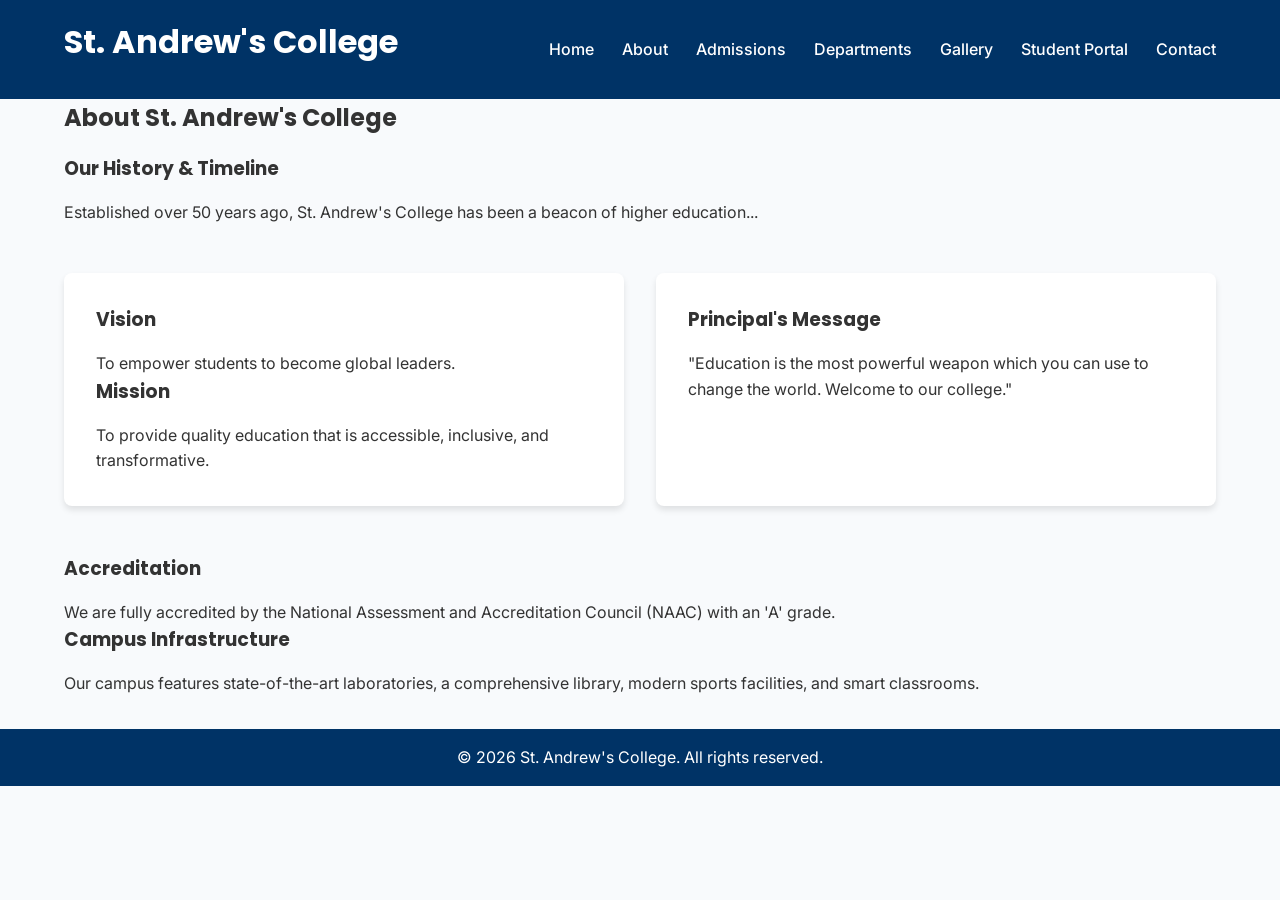
==== about.html @ c209819b "Commit 2: Build about, admissions and departments pages" ====
<!DOCTYPE html>
<html lang="en">
<head>
    <meta charset="UTF-8">
    <meta name="viewport" content="width=device-width, initial-scale=1.0">
    <title>St. Andrew's College | About</title>
    <link rel="stylesheet" href="css/style.css">
    <link href="https://fonts.googleapis.com/css2?family=Poppins:wght@400;600;700&family=Inter:wght@400;500&display=swap" rel="stylesheet">
</head>
<body>
    <header class="navbar">
        <div class="container">
            <h1 class="logo">St. Andrew's College</h1>
            <nav class="nav-links">
                <a href="index.html">Home</a>
                <a href="about.html">About</a>
                <a href="admissions.html">Admissions</a>
                <a href="departments.html">Departments</a>
                <a href="gallery.html">Gallery</a>
                <a href="student-portal.html">Student Portal</a>
                <a href="contact.html">Contact</a>
            </nav>
            <button class="hamburger" aria-label="Menu">☰</button>
        </div>
    </header>

    <main class="container page-content">
        <h2 class="page-title">About St. Andrew's College</h2>
        
        <section class="about-section">
            <h3>Our History & Timeline</h3>
            <p>Established over 50 years ago, St. Andrew's College has been a beacon of higher education...</p>
        </section>

        <section class="about-section split-layout">
            <div class="vision-mission">
                <h3>Vision</h3>
                <p>To empower students to become global leaders.</p>
                
                <h3>Mission</h3>
                <p>To provide quality education that is accessible, inclusive, and transformative.</p>
            </div>
            <div class="principal-message">
                <h3>Principal's Message</h3>
                <p>"Education is the most powerful weapon which you can use to change the world. Welcome to our college."</p>
            </div>
        </section>

        <section class="about-section">
            <h3>Accreditation</h3>
            <p>We are fully accredited by the National Assessment and Accreditation Council (NAAC) with an 'A' grade.</p>
            
            <h3>Campus Infrastructure</h3>
            <p>Our campus features state-of-the-art laboratories, a comprehensive library, modern sports facilities, and smart classrooms.</p>
        </section>
    </main>

    <footer class="footer">
        <div class="container">
            <p>&copy; 2026 St. Andrew's College. All rights reserved.</p>
        </div>
    </footer>
    <script src="js/script.js"></script>
</body>
</html>
---- css/style.css ----
:root {
    --primary: #003366;
    --accent: #FDB913;
    --bg-color: #F8FAFC;
    --card-bg: #FFFFFF;
    --text-main: #333333;
    --font-heading: 'Poppins', sans-serif;
    --font-body: 'Inter', sans-serif;
}

body.dark-mode {
    --bg-color: #111827;
    --card-bg: #1F2937;
    --text-main: #F9FAFB;
}

* {
    margin: 0;
    padding: 0;
    box-sizing: border-box;
}

body {
    font-family: var(--font-body);
    background-color: var(--bg-color);
    color: var(--text-main);
    line-height: 1.6;
}

h1, h2, h3, h4, h5, h6 {
    font-family: var(--font-heading);
    margin-bottom: 1rem;
}

.container {
    width: 90%;
    max-width: 1200px;
    margin: 0 auto;
}

.navbar {
    background-color: var(--primary);
    color: white;
    padding: 1rem 0;
    position: sticky;
    top: 0;
    z-index: 1000;
}

.navbar .container {
    display: flex;
    justify-content: space-between;
    align-items: center;
}

.nav-links a {
    color: white;
    text-decoration: none;
    margin-left: 1.5rem;
    font-weight: 500;
}

.nav-links a:hover {
    color: var(--accent);
}

.hamburger {
    display: none;
    background: none;
    border: none;
    color: white;
    font-size: 1.5rem;
    cursor: pointer;
}

.btn {
    display: inline-block;
    padding: 0.5rem 1.5rem;
    text-decoration: none;
    font-weight: 600;
    border-radius: 4px;
    margin-right: 1rem;
}

.btn-primary {
    background-color: var(--primary);
    color: white;
}

.btn-accent {
    background-color: var(--accent);
    color: var(--primary);
}

.btn-outline {
    background-color: transparent;
    border: 2px solid white;
    color: white;
}

.hero {
    background-color: var(--primary);
    color: white;
    text-align: center;
    padding: 4rem 0;
}

.hero h2 {
    font-size: 2.5rem;
}

.quick-links {
    margin-top: 2rem;
}

.college-stats {
    display: flex;
    justify-content: space-around;
    padding: 3rem 0;
    text-align: center;
}

.stat-card h3 {
    font-size: 2rem;
    color: var(--primary);
}

.split-layout {
    display: flex;
    gap: 2rem;
    padding: 3rem 0;
}

.split-layout > div {
    flex: 1;
    background: var(--card-bg);
    padding: 2rem;
    border-radius: 8px;
    box-shadow: 0 4px 6px rgba(0,0,0,0.1);
}

.notices ul, .events ul {
    list-style: none;
}

.notices li, .events li {
    padding: 0.5rem 0;
    border-bottom: 1px solid #ddd;
}

.testimonials {
    padding: 3rem 0;
    text-align: center;
}

.testimonial-grid {
    display: flex;
    gap: 2rem;
    justify-content: center;
}

.card {
    background: var(--card-bg);
    padding: 2rem;
    border-radius: 8px;
    box-shadow: 0 4px 6px rgba(0,0,0,0.1);
    flex: 1;
}

.footer {
    background-color: var(--primary);
    color: white;
    text-align: center;
    padding: 1rem 0;
    margin-top: 2rem;
}

@media (max-width: 768px) {
    .nav-links {
        display: none;
    }
    .hamburger {
        display: block;
    }
    .split-layout, .testimonial-grid, .college-stats {
        flex-direction: column;
    }
}
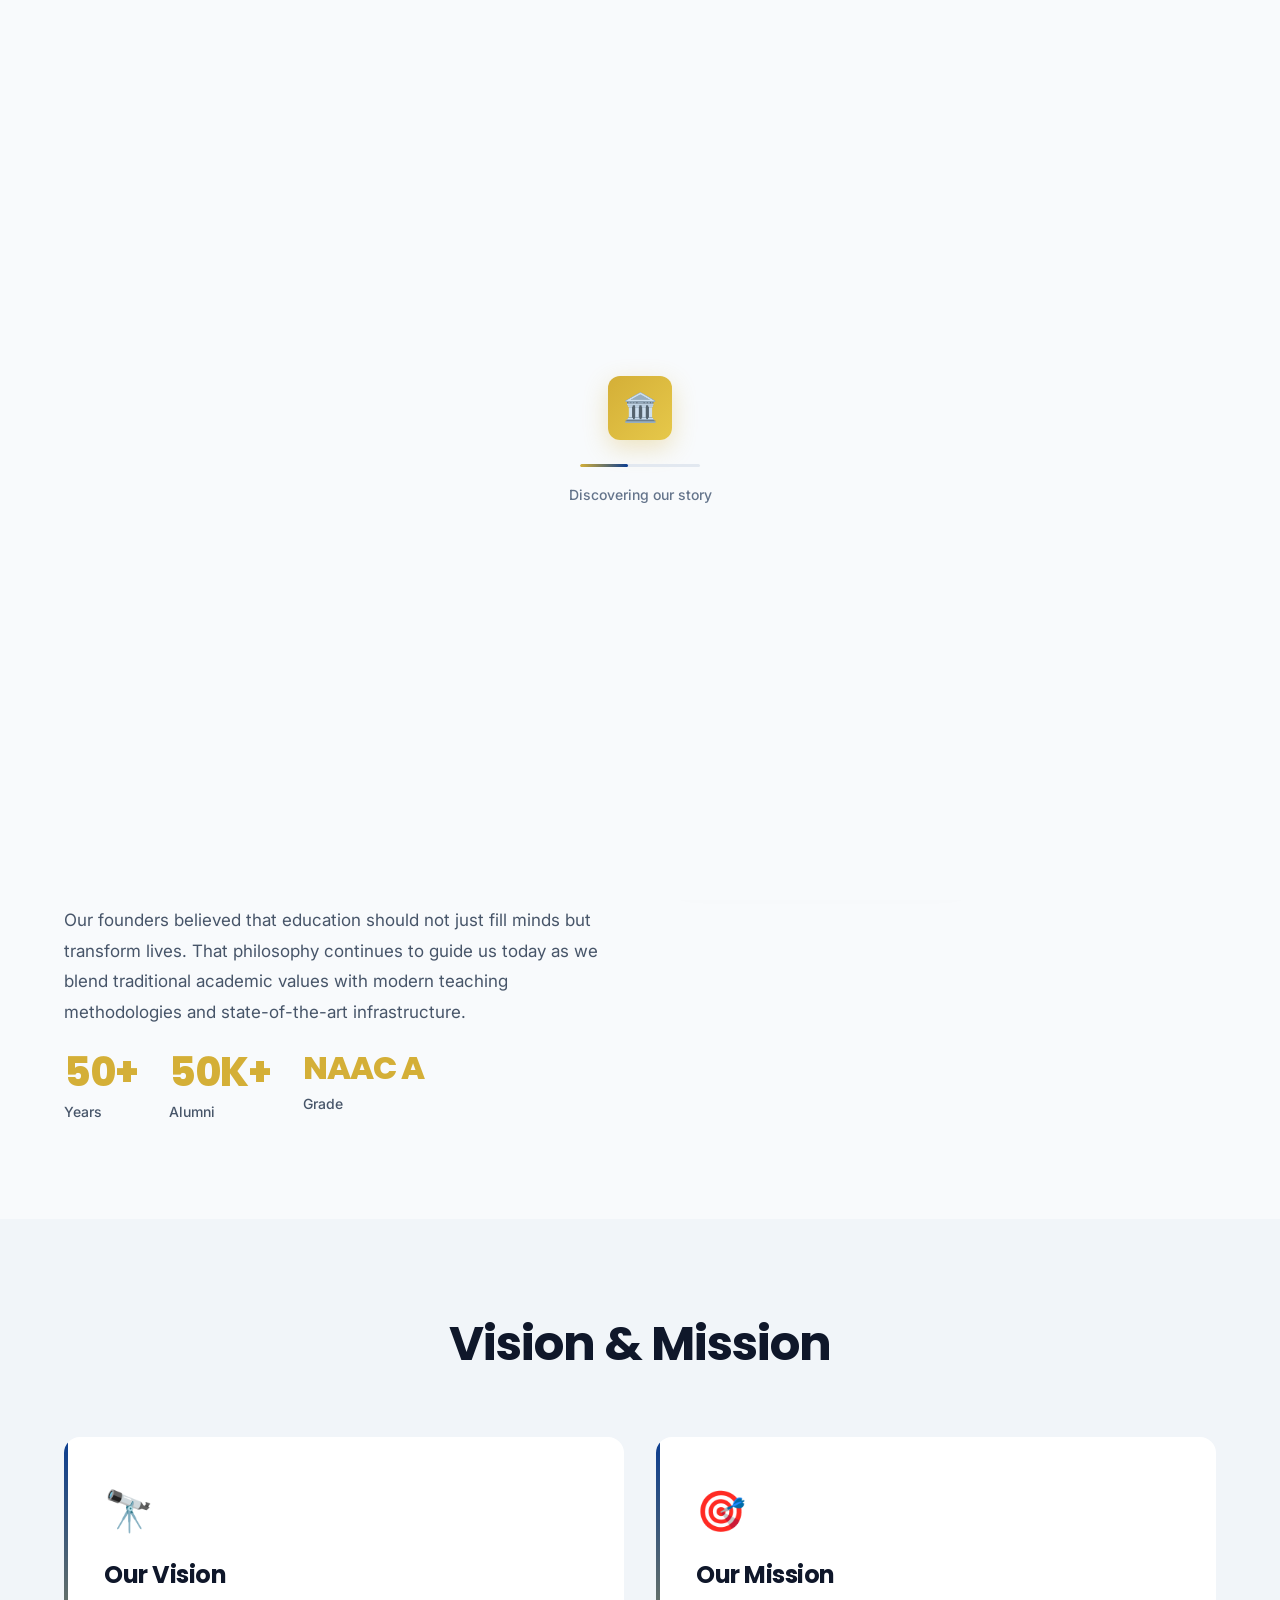
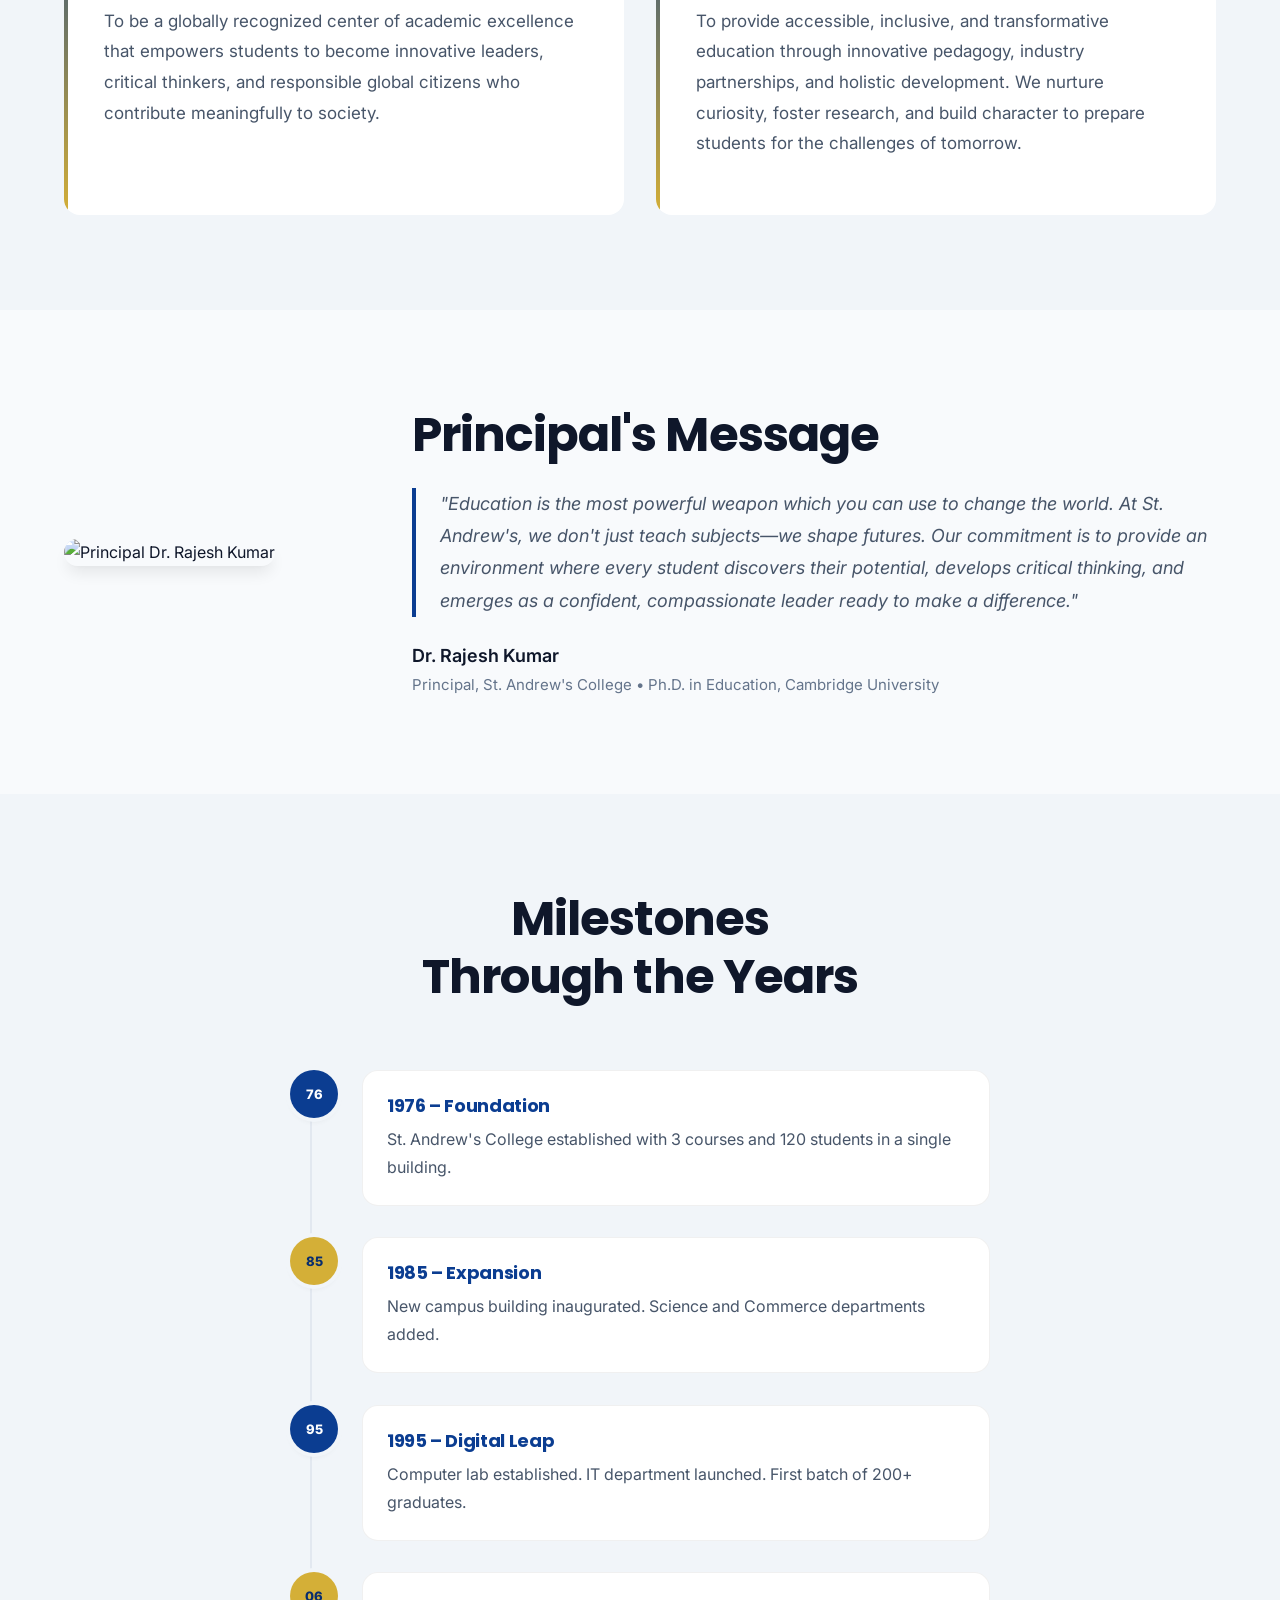
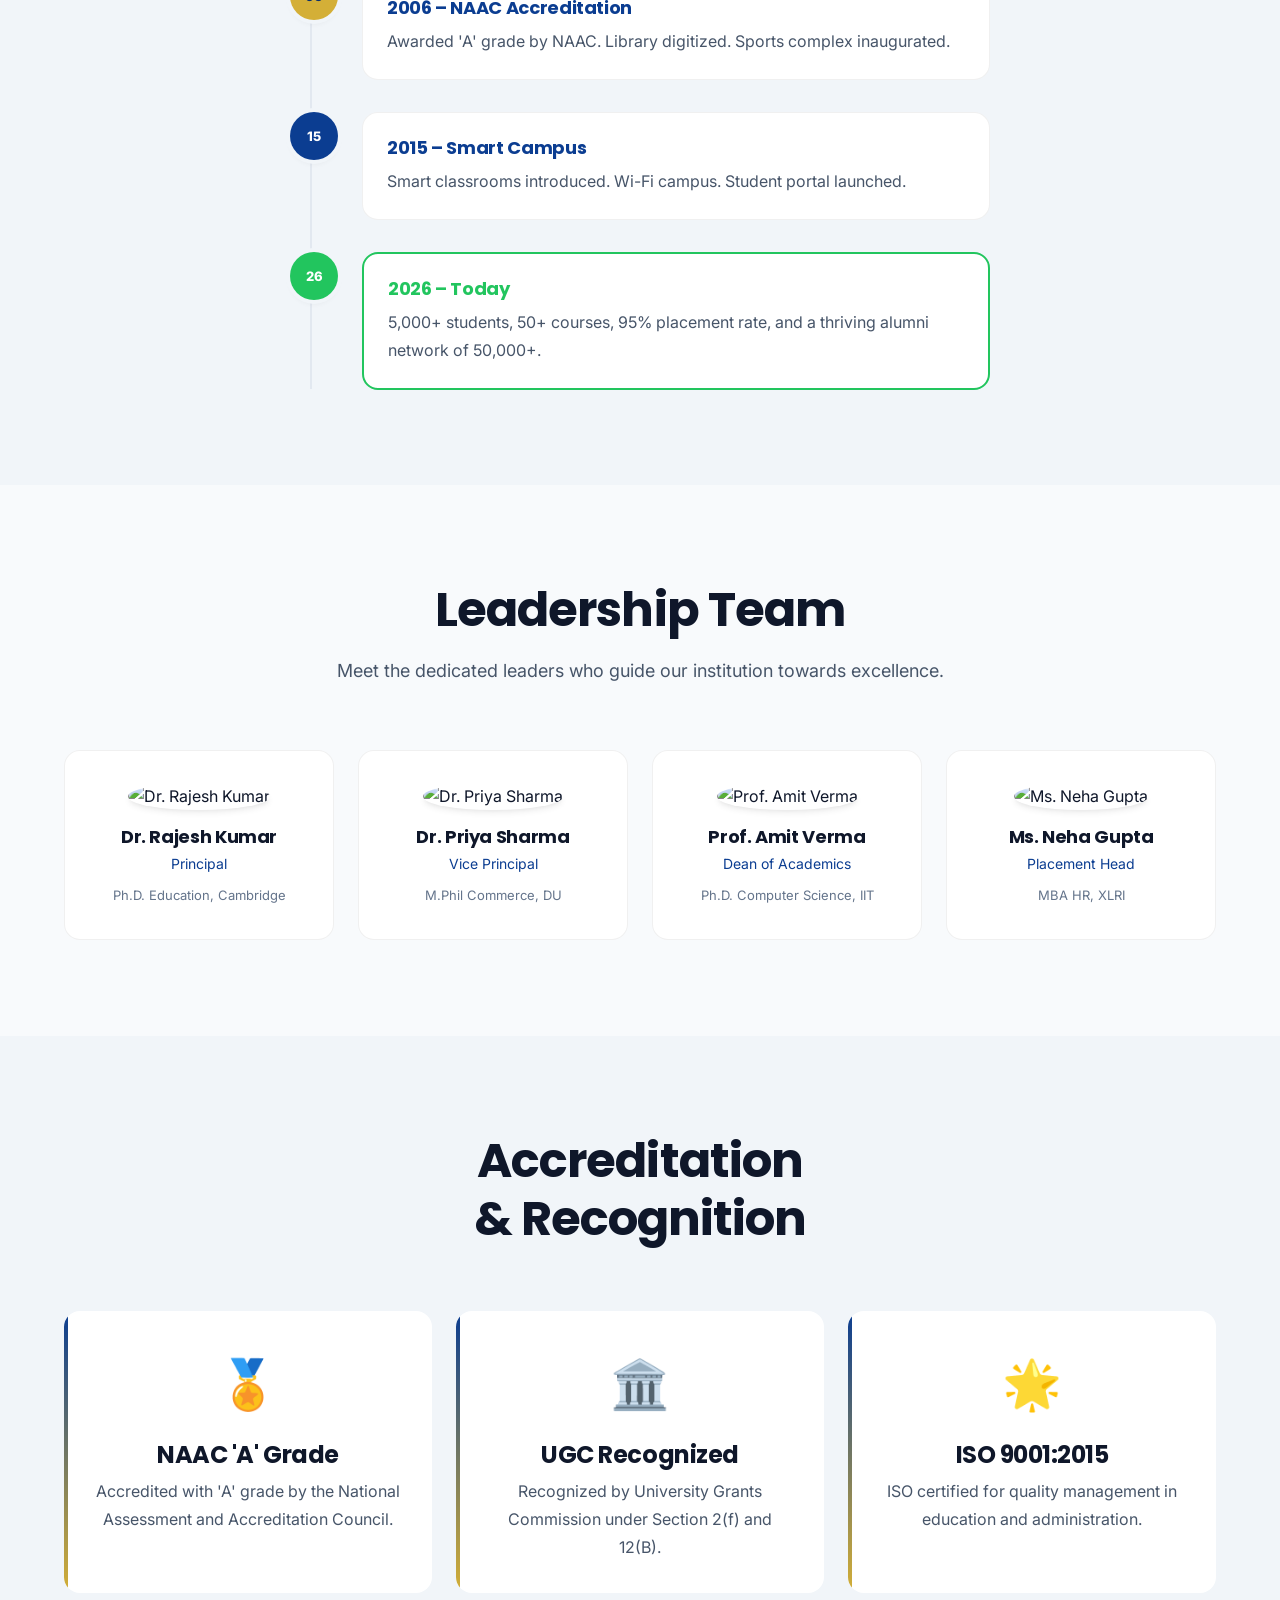
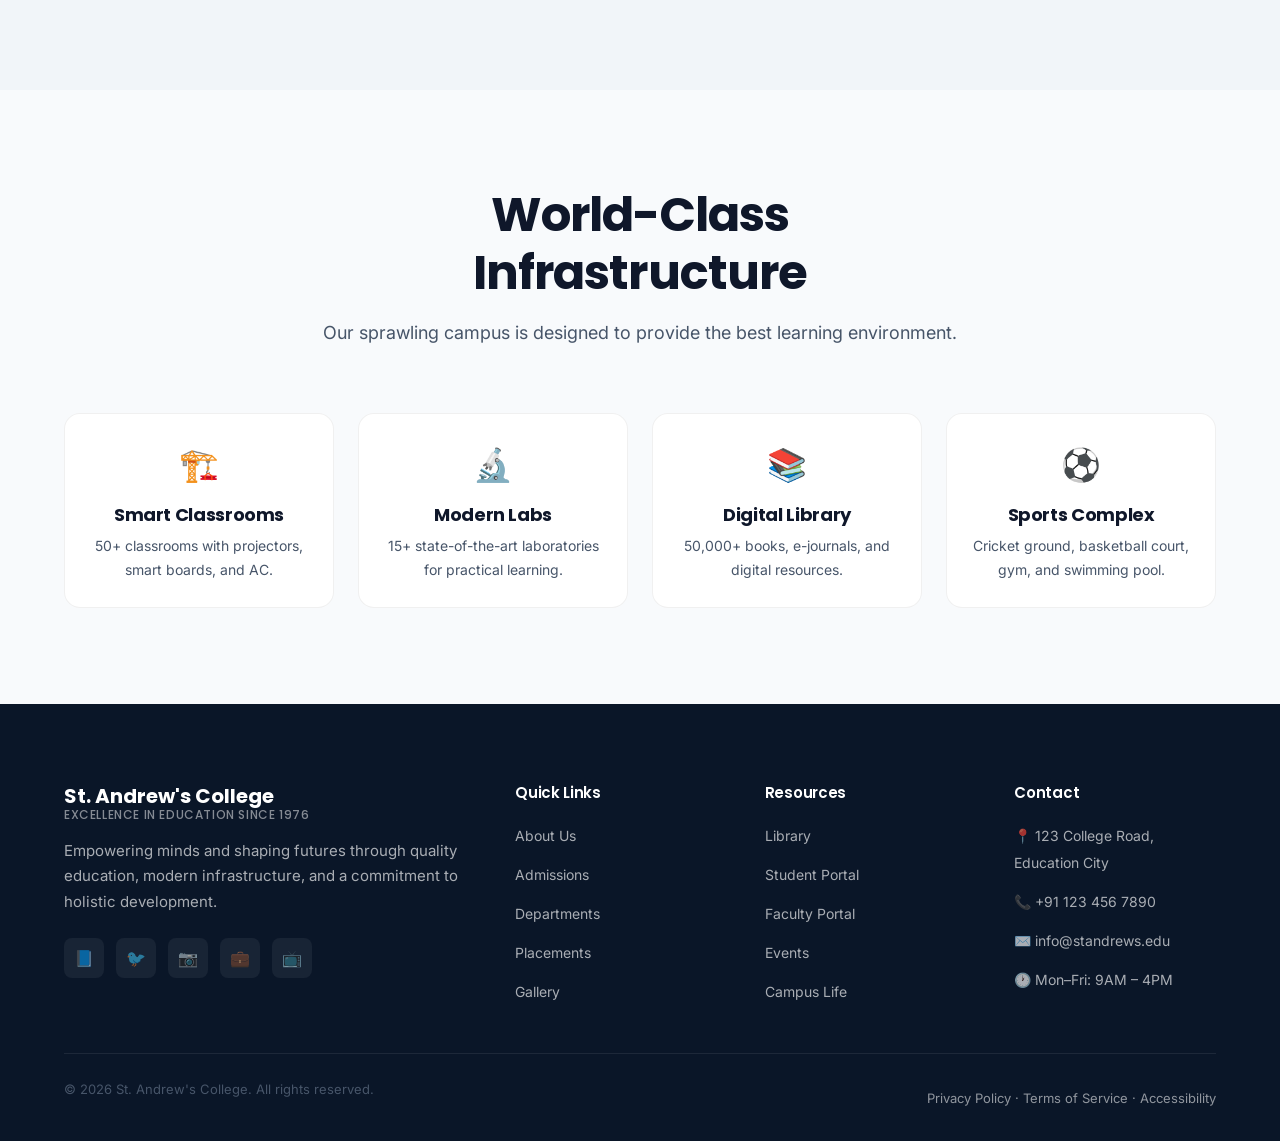
==== commit eca86583: "feat: premium UI redesign with bolder treatments and loading screens Design Improvements: - Impeccab" ====
--- a/about.html
+++ b/about.html
@@ -3,63 +3,374 @@
 <head>
     <meta charset="UTF-8">
     <meta name="viewport" content="width=device-width, initial-scale=1.0">
-    <title>St. Andrew's College | About</title>
+    <meta name="description" content="Learn about St. Andrew's College – our 50-year legacy of academic excellence, vision, mission, and world-class campus.">
+    <title>About Us | St. Andrew's College</title>
+    <link rel="preconnect" href="https://fonts.googleapis.com">
+    <link rel="preconnect" href="https://fonts.gstatic.com" crossorigin>
+    <link href="https://fonts.googleapis.com/css2?family=Poppins:wght@400;500;600;700;800&family=Inter:wght@400;500;600&display=swap" rel="stylesheet">
     <link rel="stylesheet" href="css/style.css">
-    <link href="https://fonts.googleapis.com/css2?family=Poppins:wght@400;600;700&family=Inter:wght@400;500&display=swap" rel="stylesheet">
+    <link rel="stylesheet" href="css/responsive.css">
+    <link rel="stylesheet" href="css/animations.css">
+    <link rel="stylesheet" href="css/darkmode.css">
 </head>
 <body>
-    <header class="navbar">
+    <!-- Page Loading Screen -->
+    <div class="page-loader" id="pageLoader">
+        <div class="loader-logo"><span class="loader-logo-text">SA</span></div>
+        <div class="loader-bar"><div class="loader-bar-inner"></div></div>
+        <p class="loader-text">Loading...</p>
+    </div>
+    <div class="page-transition" id="pageTransition"></div>
+    <a href="#main-content" class="skip-nav">Skip to main content</a>
+
+    <!-- Navigation -->
+    <header class="navbar scrolled" role="banner">
         <div class="container">
-            <h1 class="logo">St. Andrew's College</h1>
-            <nav class="nav-links">
+            <a href="index.html" class="logo" aria-label="St. Andrew's College Home">
+                <div class="logo-icon">SA</div>
+                <div class="logo-text">
+                    St. Andrew's College
+                    <small>Excellence in Education</small>
+                </div>
+            </a>
+            <nav class="nav-links" role="navigation" aria-label="Main navigation">
                 <a href="index.html">Home</a>
-                <a href="about.html">About</a>
+                <a href="about.html" class="active">About</a>
                 <a href="admissions.html">Admissions</a>
                 <a href="departments.html">Departments</a>
+                <a href="events.html">Events</a>
+                <a href="placements.html">Placements</a>
+                <a href="campus-life.html">Campus Life</a>
                 <a href="gallery.html">Gallery</a>
-                <a href="student-portal.html">Student Portal</a>
+                <a href="library.html">Library</a>
                 <a href="contact.html">Contact</a>
             </nav>
-            <button class="hamburger" aria-label="Menu">☰</button>
+            <div class="nav-actions">
+                <button class="nav-btn dark-mode-toggle" aria-label="Toggle dark mode"><span class="icon-moon">🌙</span><span class="icon-sun">☀️</span></button>
+                <a href="student-portal.html" class="nav-cta">Student Portal</a>
+                <button class="hamburger" aria-label="Open menu" aria-controls="mobile-nav" aria-expanded="false"><span></span><span></span><span></span></button>
+            </div>
         </div>
     </header>
-
-    <main class="container page-content">
-        <h2 class="page-title">About St. Andrew's College</h2>
-        
-        <section class="about-section">
-            <h3>Our History & Timeline</h3>
-            <p>Established over 50 years ago, St. Andrew's College has been a beacon of higher education...</p>
-        </section>
-
-        <section class="about-section split-layout">
-            <div class="vision-mission">
-                <h3>Vision</h3>
-                <p>To empower students to become global leaders.</p>
-                
-                <h3>Mission</h3>
-                <p>To provide quality education that is accessible, inclusive, and transformative.</p>
-            </div>
-            <div class="principal-message">
-                <h3>Principal's Message</h3>
-                <p>"Education is the most powerful weapon which you can use to change the world. Welcome to our college."</p>
-            </div>
-        </section>
-
-        <section class="about-section">
-            <h3>Accreditation</h3>
-            <p>We are fully accredited by the National Assessment and Accreditation Council (NAAC) with an 'A' grade.</p>
-            
-            <h3>Campus Infrastructure</h3>
-            <p>Our campus features state-of-the-art laboratories, a comprehensive library, modern sports facilities, and smart classrooms.</p>
+    <div class="mobile-nav" id="mobile-nav">
+        <ul class="mobile-nav-links">
+            <li><a href="index.html"><span class="nav-icon">🏠</span> Home</a></li>
+            <li><a href="about.html" class="active"><span class="nav-icon">ℹ️</span> About</a></li>
+            <li><a href="admissions.html"><span class="nav-icon">📝</span> Admissions</a></li>
+            <li><a href="departments.html"><span class="nav-icon">📚</span> Departments</a></li>
+            <li><a href="events.html"><span class="nav-icon">🎉</span> Events</a></li>
+            <li><a href="placements.html"><span class="nav-icon">💼</span> Placements</a></li>
+            <li><a href="campus-life.html"><span class="nav-icon">🏫</span> Campus Life</a></li>
+            <li><a href="gallery.html"><span class="nav-icon">📷</span> Gallery</a></li>
+            <li><a href="library.html"><span class="nav-icon">📖</span> Library</a></li>
+            <li><a href="contact.html"><span class="nav-icon">📞</span> Contact</a></li>
+        </ul>
+        <div class="mobile-nav-divider"></div>
+        <a href="student-portal.html" class="mobile-nav-cta">🎓 Student Portal</a>
+    </div>
+
+    <main id="main-content">
+        <!-- Page Hero -->
+        <section class="page-hero">
+            <div class="container">
+                <nav class="breadcrumb" aria-label="Breadcrumb">
+                    <a href="index.html">Home</a>
+                    <span class="separator" aria-hidden="true">›</span>
+                    <span aria-current="page">About Us</span>
+                </nav>
+                <h1>About St. Andrew's College</h1>
+                <p>Five decades of academic excellence, innovation, and community building. Discover our journey from a small institution to a premier educational establishment.</p>
+            </div>
+        </section>
+
+        <!-- History -->
+        <section class="section" aria-labelledby="history-heading">
+            <div class="container">
+                <div style="display: grid; grid-template-columns: 1fr 1fr; gap: var(--space-16); align-items: center;">
+                    <div class="animate-slide-left">
+                        <h2 id="history-heading" style="margin-bottom: var(--space-6);">A Legacy of Excellence Since 1976</h2>
+                        <p style="font-size: 1.0625rem; line-height: 1.8; margin-bottom: var(--space-6);">
+                            Founded in 1976, St. Andrew's College began with a vision to provide quality education that is accessible to all. What started as a small institution with just 3 courses and 120 students has grown into a premier educational establishment offering 50+ courses to over 5,000 students.
+                        </p>
+                        <p style="font-size: 1.0625rem; line-height: 1.8; margin-bottom: var(--space-6);">
+                            Our founders believed that education should not just fill minds but transform lives. That philosophy continues to guide us today as we blend traditional academic values with modern teaching methodologies and state-of-the-art infrastructure.
+                        </p>
+                        <div style="display: flex; gap: var(--space-8);">
+                            <div>
+                                <div class="stat-number" style="color: var(--secondary); font-size: 2.5rem; letter-spacing: -0.03em;">50+</div>
+                                <div class="stat-label">Years</div>
+                            </div>
+                            <div>
+                                <div class="stat-number" style="color: var(--secondary); font-size: 2.5rem; letter-spacing: -0.03em;">50K+</div>
+                                <div class="stat-label">Alumni</div>
+                            </div>
+                            <div>
+                                <div class="stat-number" style="color: var(--secondary); font-size: 2rem; letter-spacing: -0.03em;">NAAC A</div>
+                                <div class="stat-label">Grade</div>
+                            </div>
+                        </div>
+                    </div>
+                    <div class="animate-slide-right">
+                        <img src="https://images.unsplash.com/photo-1541339907198-e08756dedf3f?w=600&h=500&fit=crop" alt="Historic St. Andrew's College building" style="width: 100%; border-radius: var(--radius-2xl); box-shadow: var(--shadow-xl);" loading="lazy">
+                    </div>
+                </div>
+            </div>
+        </section>
+
+        <!-- Vision & Mission -->
+        <section class="section" style="background: var(--bg-subtle);" aria-labelledby="vm-heading">
+            <div class="container">
+                <div class="section-header animate-on-scroll">
+                    
+                    <h2 id="vm-heading">Vision & Mission</h2>
+                </div>
+                <div style="display: grid; grid-template-columns: 1fr 1fr; gap: var(--space-8);">
+                    <div class="card-feature animate-slide-left" style="padding: var(--space-10);">
+                        <div style="font-size: 2.5rem; margin-bottom: var(--space-4);">🔭</div>
+                        <h3 style="margin-bottom: var(--space-4);">Our Vision</h3>
+                        <p style="font-size: 1.0625rem; line-height: 1.8;">
+                            To be a globally recognized center of academic excellence that empowers students to become innovative leaders, critical thinkers, and responsible global citizens who contribute meaningfully to society.
+                        </p>
+                    </div>
+                    <div class="card-feature animate-slide-right" style="padding: var(--space-10);">
+                        <div style="font-size: 2.5rem; margin-bottom: var(--space-4);">🎯</div>
+                        <h3 style="margin-bottom: var(--space-4);">Our Mission</h3>
+                        <p style="font-size: 1.0625rem; line-height: 1.8;">
+                            To provide accessible, inclusive, and transformative education through innovative pedagogy, industry partnerships, and holistic development. We nurture curiosity, foster research, and build character to prepare students for the challenges of tomorrow.
+                        </p>
+                    </div>
+                </div>
+            </div>
+        </section>
+
+        <!-- Principal's Message -->
+        <section class="section" aria-labelledby="principal-heading">
+            <div class="container">
+                <div style="display: grid; grid-template-columns: 300px 1fr; gap: var(--space-12); align-items: center;">
+                    <div class="animate-slide-left">
+                        <img src="https://images.unsplash.com/photo-1560250097-0b93528c311a?w=300&h=350&fit=crop" alt="Principal Dr. Rajesh Kumar" style="width: 100%; border-radius: var(--radius-2xl); box-shadow: var(--shadow-lg);" loading="lazy">
+                    </div>
+                    <div class="animate-slide-right">
+                        <h2 id="principal-heading" style="margin-bottom: var(--space-6);">Principal's Message</h2>
+                        <blockquote style="font-size: 1.125rem; line-height: 1.8; color: var(--text-secondary); font-style: italic; border-left: 4px solid var(--primary); padding-left: var(--space-6); margin-bottom: var(--space-6);">
+                            "Education is the most powerful weapon which you can use to change the world. At St. Andrew's, we don't just teach subjects—we shape futures. Our commitment is to provide an environment where every student discovers their potential, develops critical thinking, and emerges as a confident, compassionate leader ready to make a difference."
+                        </blockquote>
+                        <div>
+                            <strong style="font-size: 1.125rem;">Dr. Rajesh Kumar</strong>
+                            <p style="margin: 0; color: var(--text-muted); font-size: 0.9375rem;">Principal, St. Andrew's College • Ph.D. in Education, Cambridge University</p>
+                        </div>
+                    </div>
+                </div>
+            </div>
+        </section>
+
+        <!-- Timeline -->
+        <section class="section" style="background: var(--bg-subtle);" aria-labelledby="timeline-heading">
+            <div class="container">
+                <div class="section-header animate-on-scroll">
+                    
+                    <h2 id="timeline-heading">Milestones Through the Years</h2>
+                </div>
+                <div style="position: relative; max-width: 700px; margin: 0 auto;">
+                    <div style="position: absolute; left: 20px; top: 0; bottom: 0; width: 2px; background: var(--border);"></div>
+                    <div class="animate-on-scroll" style="display: flex; gap: var(--space-6); margin-bottom: var(--space-8); position: relative;">
+                        <div class="timeline-marker primary">76</div>
+                        <div class="card" style="flex: 1; padding: var(--space-6);">
+                            <h4 style="color: var(--primary); margin-bottom: var(--space-2);">1976 – Foundation</h4>
+                            <p style="margin: 0;">St. Andrew's College established with 3 courses and 120 students in a single building.</p>
+                        </div>
+                    </div>
+                    <div class="animate-on-scroll" style="display: flex; gap: var(--space-6); margin-bottom: var(--space-8); position: relative;">
+                        <div class="timeline-marker secondary">85</div>
+                        <div class="card" style="flex: 1; padding: var(--space-6);">
+                            <h4 style="color: var(--primary); margin-bottom: var(--space-2);">1985 – Expansion</h4>
+                            <p style="margin: 0;">New campus building inaugurated. Science and Commerce departments added.</p>
+                        </div>
+                    </div>
+                    <div class="animate-on-scroll" style="display: flex; gap: var(--space-6); margin-bottom: var(--space-8); position: relative;">
+                        <div class="timeline-marker primary">95</div>
+                        <div class="card" style="flex: 1; padding: var(--space-6);">
+                            <h4 style="color: var(--primary); margin-bottom: var(--space-2);">1995 – Digital Leap</h4>
+                            <p style="margin: 0;">Computer lab established. IT department launched. First batch of 200+ graduates.</p>
+                        </div>
+                    </div>
+                    <div class="animate-on-scroll" style="display: flex; gap: var(--space-6); margin-bottom: var(--space-8); position: relative;">
+                        <div class="timeline-marker secondary">06</div>
+                        <div class="card" style="flex: 1; padding: var(--space-6);">
+                            <h4 style="color: var(--primary); margin-bottom: var(--space-2);">2006 – NAAC Accreditation</h4>
+                            <p style="margin: 0;">Awarded 'A' grade by NAAC. Library digitized. Sports complex inaugurated.</p>
+                        </div>
+                    </div>
+                    <div class="animate-on-scroll" style="display: flex; gap: var(--space-6); margin-bottom: var(--space-8); position: relative;">
+                        <div class="timeline-marker primary">15</div>
+                        <div class="card" style="flex: 1; padding: var(--space-6);">
+                            <h4 style="color: var(--primary); margin-bottom: var(--space-2);">2015 – Smart Campus</h4>
+                            <p style="margin: 0;">Smart classrooms introduced. Wi-Fi campus. Student portal launched.</p>
+                        </div>
+                    </div>
+                    <div class="animate-on-scroll" style="display: flex; gap: var(--space-6); position: relative;">
+                        <div class="timeline-marker success">26</div>
+                        <div class="card" style="flex: 1; padding: var(--space-6); border: 2px solid var(--success);">
+                            <h4 style="color: var(--success); margin-bottom: var(--space-2);">2026 – Today</h4>
+                            <p style="margin: 0;">5,000+ students, 50+ courses, 95% placement rate, and a thriving alumni network of 50,000+.</p>
+                        </div>
+                    </div>
+                </div>
+            </div>
+        </section>
+
+        <!-- Leadership Team -->
+        <section class="section" aria-labelledby="leadership-heading">
+            <div class="container">
+                <div class="section-header animate-on-scroll">
+                    
+                    <h2 id="leadership-heading">Leadership Team</h2>
+                    <p>Meet the dedicated leaders who guide our institution towards excellence.</p>
+                </div>
+                <div style="display: grid; grid-template-columns: repeat(4, 1fr); gap: var(--space-6);">                        <div class="card leadership-card animate-on-scroll" style="text-align: center; padding: var(--space-8);">
+                        <img src="https://images.unsplash.com/photo-1560250097-0b93528c311a?w=200&h=200&fit=crop&crop=face" alt="Dr. Rajesh Kumar" style="width: 100px; height: 100px; border-radius: 50%; object-fit: cover; margin: 0 auto var(--space-4); box-shadow: var(--shadow-md);" loading="lazy">
+                        <h4 style="margin-bottom: var(--space-1);">Dr. Rajesh Kumar</h4>
+                        <p style="color: var(--primary); font-size: 0.875rem; margin-bottom: var(--space-2);">Principal</p>
+                        <p style="font-size: 0.8125rem; color: var(--text-muted); margin: 0;">Ph.D. Education, Cambridge</p>
+                    </div>                        <div class="card leadership-card animate-on-scroll" style="text-align: center; padding: var(--space-8);">
+                        <img src="https://images.unsplash.com/photo-1573496359142-b8d87734a5a2?w=200&h=200&fit=crop&crop=face" alt="Dr. Priya Sharma" style="width: 100px; height: 100px; border-radius: 50%; object-fit: cover; margin: 0 auto var(--space-4); box-shadow: var(--shadow-md);" loading="lazy">
+                        <h4 style="margin-bottom: var(--space-1);">Dr. Priya Sharma</h4>
+                        <p style="color: var(--primary); font-size: 0.875rem; margin-bottom: var(--space-2);">Vice Principal</p>
+                        <p style="font-size: 0.8125rem; color: var(--text-muted); margin: 0;">M.Phil Commerce, DU</p>
+                    </div>                        <div class="card leadership-card animate-on-scroll" style="text-align: center; padding: var(--space-8);">
+                        <img src="https://images.unsplash.com/photo-1472099645785-5658abf4ff4e?w=200&h=200&fit=crop&crop=face" alt="Prof. Amit Verma" style="width: 100px; height: 100px; border-radius: 50%; object-fit: cover; margin: 0 auto var(--space-4); box-shadow: var(--shadow-md);" loading="lazy">
+                        <h4 style="margin-bottom: var(--space-1);">Prof. Amit Verma</h4>
+                        <p style="color: var(--primary); font-size: 0.875rem; margin-bottom: var(--space-2);">Dean of Academics</p>
+                        <p style="font-size: 0.8125rem; color: var(--text-muted); margin: 0;">Ph.D. Computer Science, IIT</p>
+                    </div>                        <div class="card leadership-card animate-on-scroll" style="text-align: center; padding: var(--space-8);">
+                        <img src="https://images.unsplash.com/photo-1580489944761-15a19d654956?w=200&h=200&fit=crop&crop=face" alt="Ms. Neha Gupta" style="width: 100px; height: 100px; border-radius: 50%; object-fit: cover; margin: 0 auto var(--space-4); box-shadow: var(--shadow-md);" loading="lazy">
+                        <h4 style="margin-bottom: var(--space-1);">Ms. Neha Gupta</h4>
+                        <p style="color: var(--primary); font-size: 0.875rem; margin-bottom: var(--space-2);">Placement Head</p>
+                        <p style="font-size: 0.8125rem; color: var(--text-muted); margin: 0;">MBA HR, XLRI</p>
+                    </div>
+                </div>
+            </div>
+        </section>
+
+        <!-- Accreditation -->
+        <section class="section" style="background: var(--bg-subtle);" aria-labelledby="accreditation-heading">
+            <div class="container">
+                <div class="section-header animate-on-scroll">
+                    
+                    <h2 id="accreditation-heading">Accreditation & Recognition</h2>
+                </div>
+                <div style="display: grid; grid-template-columns: repeat(3, 1fr); gap: var(--space-6);">
+                    <div class="card-feature animate-on-scroll" style="text-align: center; padding: var(--space-8);">
+                        <div style="font-size: 3rem; margin-bottom: var(--space-4);">🏅</div>
+                        <h3 style="margin-bottom: var(--space-2);">NAAC 'A' Grade</h3>
+                        <p style="margin: 0;">Accredited with 'A' grade by the National Assessment and Accreditation Council.</p>
+                    </div>
+                    <div class="card-feature animate-on-scroll" style="text-align: center; padding: var(--space-8);">
+                        <div style="font-size: 3rem; margin-bottom: var(--space-4);">🏛️</div>
+                        <h3 style="margin-bottom: var(--space-2);">UGC Recognized</h3>
+                        <p style="margin: 0;">Recognized by University Grants Commission under Section 2(f) and 12(B).</p>
+                    </div>
+                    <div class="card-feature animate-on-scroll" style="text-align: center; padding: var(--space-8);">
+                        <div style="font-size: 3rem; margin-bottom: var(--space-4);">🌟</div>
+                        <h3 style="margin-bottom: var(--space-2);">ISO 9001:2015</h3>
+                        <p style="margin: 0;">ISO certified for quality management in education and administration.</p>
+                    </div>
+                </div>
+            </div>
+        </section>
+
+        <!-- Campus Infrastructure -->
+        <section class="section" aria-labelledby="campus-heading">
+            <div class="container">
+                <div class="section-header animate-on-scroll">
+                    
+                    <h2 id="campus-heading">World-Class Infrastructure</h2>
+                    <p>Our sprawling campus is designed to provide the best learning environment.</p>
+                </div>
+                <div style="display: grid; grid-template-columns: repeat(4, 1fr); gap: var(--space-6);">
+                    <div class="card animate-on-scroll" style="text-align: center; padding: var(--space-6);">
+                        <div style="font-size: 2rem; margin-bottom: var(--space-3);">🏗️</div>
+                        <h4 style="margin-bottom: var(--space-2);">Smart Classrooms</h4>
+                        <p style="font-size: 0.875rem; margin: 0;">50+ classrooms with projectors, smart boards, and AC.</p>
+                    </div>
+                    <div class="card animate-on-scroll" style="text-align: center; padding: var(--space-6);">
+                        <div style="font-size: 2rem; margin-bottom: var(--space-3);">🔬</div>
+                        <h4 style="margin-bottom: var(--space-2);">Modern Labs</h4>
+                        <p style="font-size: 0.875rem; margin: 0;">15+ state-of-the-art laboratories for practical learning.</p>
+                    </div>
+                    <div class="card animate-on-scroll" style="text-align: center; padding: var(--space-6);">
+                        <div style="font-size: 2rem; margin-bottom: var(--space-3);">📚</div>
+                        <h4 style="margin-bottom: var(--space-2);">Digital Library</h4>
+                        <p style="font-size: 0.875rem; margin: 0;">50,000+ books, e-journals, and digital resources.</p>
+                    </div>
+                    <div class="card animate-on-scroll" style="text-align: center; padding: var(--space-6);">
+                        <div style="font-size: 2rem; margin-bottom: var(--space-3);">⚽</div>
+                        <h4 style="margin-bottom: var(--space-2);">Sports Complex</h4>
+                        <p style="font-size: 0.875rem; margin: 0;">Cricket ground, basketball court, gym, and swimming pool.</p>
+                    </div>
+                </div>
+            </div>
         </section>
     </main>
 
-    <footer class="footer">
+    <!-- Footer -->
+    <footer class="footer" role="contentinfo">
         <div class="container">
-            <p>&copy; 2026 St. Andrew's College. All rights reserved.</p>
+            <div class="footer-grid">
+                <div class="footer-brand">
+                    <div class="logo-text" style="font-size: 1.25rem; margin-bottom: var(--space-4); color: white;">
+                        St. Andrew's College
+                        <small style="display: block; font-size: 0.75rem; color: rgba(255,255,255,0.5); font-weight: 500;">Excellence in Education Since 1976</small>
+                    </div>
+                    <p>Empowering minds and shaping futures through quality education, modern infrastructure, and a commitment to holistic development.</p>
+                    <div class="footer-social">
+                        <a href="#" aria-label="Facebook"><span aria-hidden="true">📘</a>
+                        <a href="#" aria-label="Twitter"><span aria-hidden="true">🐦</a>
+                        <a href="#" aria-label="Instagram"><span aria-hidden="true">📷</a>
+                        <a href="#" aria-label="LinkedIn"><span aria-hidden="true">💼</a>
+                        <a href="#" aria-label="YouTube">📺</a>
+                    </div>
+                </div>
+                <div class="footer-column">
+                    <h4>Quick Links</h4>
+                    <ul class="footer-links">
+                        <li><a href="about.html">About Us</a></li>
+                        <li><a href="admissions.html">Admissions</a></li>
+                        <li><a href="departments.html">Departments</a></li>
+                        <li><a href="placements.html">Placements</a></li>
+                        <li><a href="gallery.html">Gallery</a></li>
+                    </ul>
+                </div>
+                <div class="footer-column">
+                    <h4>Resources</h4>
+                    <ul class="footer-links">
+                        <li><a href="library.html">Library</a></li>
+                        <li><a href="student-portal.html">Student Portal</a></li>
+                        <li><a href="faculty-portal.html">Faculty Portal</a></li>
+                        <li><a href="events.html">Events</a></li>
+                        <li><a href="campus-life.html">Campus Life</a></li>
+                    </ul>
+                </div>
+                <div class="footer-column">
+                    <h4>Contact</h4>
+                    <ul class="footer-links">
+                        <li><a href="contact.html">📍 123 College Road, Education City</a></li>
+                        <li><a href="tel:+911234567890">📞 +91 123 456 7890</a></li>
+                        <li><a href="mailto:info@standrews.edu">✉️ info@standrews.edu</a></li>
+                        <li><a href="#">🕐 Mon–Fri: 9AM – 4PM</a></li>
+                    </ul>
+                </div>
+            </div>
+            <div class="footer-bottom">
+                <p>&copy; 2026 St. Andrew's College. All rights reserved.</p>
+                <div>
+                    <a href="#">Privacy Policy</a> · <a href="#">Terms of Service</a> · <a href="#">Accessibility</a>
+                </div>
+            </div>
         </div>
     </footer>
     <script src="js/script.js"></script>
+    <script src="js/darkmode.js"></script>
+    <script src="js/scroll.js"></script>
 </body>
 </html>
--- a/css/style.css
+++ b/css/style.css
@@ -1,188 +1,1960 @@
+/* ============================================================
+   St. Andrew's College – Premium Design System
+   Apple-inspired · Minimal · Elegant · Student-focused
+   ============================================================ */
+
+/* ---- CSS Custom Properties ---- */
 :root {
-    --primary: #003366;
-    --accent: #FDB913;
-    --bg-color: #F8FAFC;
-    --card-bg: #FFFFFF;
-    --text-main: #333333;
-    --font-heading: 'Poppins', sans-serif;
-    --font-body: 'Inter', sans-serif;
-}
-
+    /* Colors */
+    --primary: #0B3D91;
+    --primary-light: #1a5bc4;
+    --primary-dark: #082d6e;
+    --secondary: #D4AF37;
+    --secondary-light: #e6c84a;
+    --secondary-dark: #b8962e;
+
+    --bg: #F8FAFC;
+    --bg-elevated: #FFFFFF;
+    --bg-subtle: #F1F5F9;
+
+    --card: #FFFFFF;
+    --card-hover: #F8FAFC;
+    --card-border: rgba(0,0,0,0.06);
+
+    --text: #0F172A;
+    --text-secondary: #475569;
+    --text-muted: #64748B;
+    --text-inverse: #FFFFFF;
+
+    --success: #22C55E;
+    --success-bg: #F0FDF4;
+    --warning: #F59E0B;
+    --warning-bg: #FFFBEB;
+    --error: #EF4444;
+    --error-bg: #FEF2F2;
+    --info: #3B82F6;
+    --info-bg: #EFF6FF;
+
+    --border: #E2E8F0;
+    --border-light: #F1F5F9;
+
+    --shadow-xs: 0 1px 2px rgba(0,0,0,0.04);
+    --shadow-sm: 0 1px 3px rgba(0,0,0,0.06), 0 1px 2px rgba(0,0,0,0.04);
+    --shadow-md: 0 4px 6px -1px rgba(0,0,0,0.07), 0 2px 4px -2px rgba(0,0,0,0.05);
+    --shadow-lg: 0 10px 15px -3px rgba(0,0,0,0.08), 0 4px 6px -4px rgba(0,0,0,0.04);
+    --shadow-xl: 0 20px 25px -5px rgba(0,0,0,0.08), 0 8px 10px -6px rgba(0,0,0,0.04);
+    --shadow-2xl: 0 25px 50px -12px rgba(0,0,0,0.15);
+    --shadow-card: 0 1px 3px rgba(0,0,0,0.04), 0 1px 2px rgba(0,0,0,0.06);
+    --shadow-card-hover: 0 10px 40px rgba(11,61,145,0.1), 0 2px 8px rgba(0,0,0,0.06);
+
+    /* Typography */
+    --font-heading: 'Poppins', -apple-system, BlinkMacSystemFont, sans-serif;
+    --font-body: 'Inter', -apple-system, BlinkMacSystemFont, sans-serif;
+    --font-mono: 'JetBrains Mono', 'Fira Code', monospace;
+
+    /* Spacing Scale (4px base) */
+    --space-1: 0.25rem;
+    --space-2: 0.5rem;
+    --space-3: 0.75rem;
+    --space-4: 1rem;
+    --space-5: 1.25rem;
+    --space-6: 1.5rem;
+    --space-8: 2rem;
+    --space-10: 2.5rem;
+    --space-12: 3rem;
+    --space-16: 4rem;
+    --space-20: 5rem;
+    --space-24: 6rem;
+    --space-32: 8rem;
+
+    /* Border Radius */
+    --radius-sm: 6px;
+    --radius-md: 8px;
+    --radius-lg: 12px;
+    --radius-xl: 16px;
+    --radius-2xl: 20px;
+    --radius-full: 9999px;
+
+    /* Transitions */
+    --ease-out: cubic-bezier(0.33, 1, 0.68, 1);
+    --ease-in-out: cubic-bezier(0.65, 0, 0.35, 1);
+    --ease-spring: cubic-bezier(0.34, 1.56, 0.64, 1);
+    --duration-fast: 150ms;
+    --duration-normal: 250ms;
+    --duration-slow: 400ms;
+
+    /* Z-Index Scale */
+    --z-dropdown: 100;
+    --z-sticky: 200;
+    --z-navbar: 500;
+    --z-overlay: 600;
+    --z-modal: 700;
+    --z-toast: 800;
+    --z-tooltip: 900;
+
+    /* Container */
+    --container-max: 1200px;
+    --container-wide: 1400px;
+    --container-narrow: 800px;
+
+    /* Navbar */
+    --navbar-height: 72px;
+}
+
+/* ---- Dark Mode ---- */
 body.dark-mode {
-    --bg-color: #111827;
-    --card-bg: #1F2937;
-    --text-main: #F9FAFB;
-}
-
-* {
+    --bg: #111827;
+    --bg-elevated: #1F2937;
+    --bg-subtle: #1a2332;
+    --card: #1F2937;
+    --card-hover: #263044;
+    --card-border: rgba(255,255,255,0.06);
+    --text: #F9FAFB;
+    --text-secondary: #D1D5DB;
+    --text-muted: #6B7280;
+    --border: #374151;
+    --border-light: #1F2937;
+    --shadow-xs: 0 1px 2px rgba(0,0,0,0.2);
+    --shadow-sm: 0 1px 3px rgba(0,0,0,0.3);
+    --shadow-md: 0 4px 6px rgba(0,0,0,0.3);
+    --shadow-lg: 0 10px 15px rgba(0,0,0,0.3);
+    --shadow-xl: 0 20px 25px rgba(0,0,0,0.4);
+    --shadow-card: 0 1px 3px rgba(0,0,0,0.2);
+    --shadow-card-hover: 0 10px 40px rgba(0,0,0,0.3);
+}
+
+/* ---- Reset & Base ---- */
+*, *::before, *::after {
     margin: 0;
     padding: 0;
     box-sizing: border-box;
 }
 
+html {
+    scroll-behavior: smooth;
+    -webkit-text-size-adjust: 100%;
+    scroll-padding-top: var(--navbar-height);
+}
+
 body {
     font-family: var(--font-body);
-    background-color: var(--bg-color);
-    color: var(--text-main);
-    line-height: 1.6;
-}
-
+    font-size: 16px;
+    line-height: 1.7;
+    color: var(--text);
+    background-color: var(--bg);
+    -webkit-font-smoothing: antialiased;
+    -moz-osx-font-smoothing: grayscale;
+    overflow-x: hidden;
+}
+
+/* ---- Typography ---- */
 h1, h2, h3, h4, h5, h6 {
     font-family: var(--font-heading);
-    margin-bottom: 1rem;
-}
-
+    font-weight: 700;
+    line-height: 1.2;
+    color: var(--text);
+    letter-spacing: -0.02em;
+}
+
+h1 { font-size: clamp(2.5rem, 6vw, 4.5rem); text-wrap: balance; font-weight: 800; letter-spacing: -0.03em; }
+h2 { font-size: clamp(2rem, 4vw, 3rem); text-wrap: balance; font-weight: 700; letter-spacing: -0.02em; }
+h3 { font-size: clamp(1.25rem, 2.5vw, 1.5rem); text-wrap: balance; }
+h4 { font-size: 1.125rem; }
+
+p {
+    color: var(--text-secondary);
+    line-height: 1.75;
+    margin-bottom: var(--space-4);
+}
+
+a {
+    color: var(--primary);
+    text-decoration: none;
+    transition: color var(--duration-fast) var(--ease-out);
+}
+
+a:hover { color: var(--primary-light); }
+
+strong { font-weight: 600; color: var(--text); }
+
+/* ---- Layout ---- */
 .container {
     width: 90%;
-    max-width: 1200px;
+    max-width: var(--container-max);
     margin: 0 auto;
-}
-
+    padding: 0;
+}
+
+.container-wide {
+    width: 90%;
+    max-width: var(--container-wide);
+    margin: 0 auto;
+}
+
+.container-narrow {
+    width: 90%;
+    max-width: var(--container-narrow);
+    margin: 0 auto;
+}
+
+.section {
+    padding: var(--space-24) 0;
+}
+
+.section-sm {
+    padding: var(--space-16) 0;
+}
+
+.section-header {
+    text-align: center;
+    max-width: 640px;
+    margin: 0 auto var(--space-16);
+}
+
+.section-label {
+    display: block;
+    font-size: 0.8125rem;
+    font-weight: 600;
+    color: var(--primary);
+    margin-bottom: var(--space-3);
+    letter-spacing: 0.02em;
+}
+
+.section-header h2 {
+    margin-bottom: var(--space-4);
+}
+
+.section-header p {
+    font-size: 1.125rem;
+    color: var(--text-secondary);
+}
+
+/* ---- Navigation ---- */
 .navbar {
-    background-color: var(--primary);
-    color: white;
-    padding: 1rem 0;
-    position: sticky;
+    position: fixed;
     top: 0;
-    z-index: 1000;
+    left: 0;
+    right: 0;
+    height: var(--navbar-height);
+    z-index: var(--z-navbar);
+    transition: all var(--duration-normal) var(--ease-out);
+    background: transparent;
+}
+
+.navbar.scrolled {
+    background: rgba(255,255,255,0.85);
+    backdrop-filter: blur(20px) saturate(180%);
+    -webkit-backdrop-filter: blur(20px) saturate(180%);
+    border-bottom: 1px solid var(--card-border);
+    box-shadow: var(--shadow-sm);
+}
+
+body.dark-mode .navbar.scrolled {
+    background: rgba(17,24,39,0.85);
 }
 
 .navbar .container {
     display: flex;
+    align-items: center;
     justify-content: space-between;
-    align-items: center;
+    height: 100%;
+}
+
+.logo {
+    display: flex;
+    align-items: center;
+    gap: var(--space-3);
+    text-decoration: none;
+    flex-shrink: 0;
+}
+
+.logo-icon {
+    width: 40px;
+    height: 40px;
+    background: linear-gradient(135deg, var(--primary), var(--primary-light));
+    border-radius: var(--radius-md);
+    display: flex;
+    align-items: center;
+    justify-content: center;
+    color: white;
+    font-weight: 700;
+    font-size: 1.125rem;
+    font-family: var(--font-heading);
+    box-shadow: 0 2px 8px rgba(11,61,145,0.3);
+}
+
+.logo-text {
+    font-family: var(--font-heading);
+    font-weight: 700;
+    font-size: 1.125rem;
+    color: var(--text);
+    line-height: 1.2;
+}
+
+.logo-text small {
+    display: block;
+    font-size: 0.6875rem;
+    font-weight: 500;
+    color: var(--text-muted);
+    letter-spacing: 0.05em;
+    text-transform: uppercase;
+}
+
+.navbar:not(.scrolled) .logo-text { color: white; }
+.navbar:not(.scrolled) .logo-text small { color: rgba(255,255,255,0.7); }
+.navbar:not(.scrolled) .logo-icon {
+    background: rgba(255,255,255,0.15);
+    backdrop-filter: blur(10px);
+}
+
+/* Nav Links */
+.nav-links {
+    display: flex;
+    align-items: center;
+    gap: var(--space-1);
+    list-style: none;
 }
 
 .nav-links a {
-    color: white;
+    display: flex;
+    align-items: center;
+    padding: var(--space-2) var(--space-3);
+    font-size: 0.9375rem;
+    font-weight: 500;
+    color: var(--text-secondary);
     text-decoration: none;
-    margin-left: 1.5rem;
-    font-weight: 500;
+    border-radius: var(--radius-md);
+    transition: all var(--duration-fast) var(--ease-out);
+    position: relative;
+    white-space: nowrap;
+}
+
+.navbar:not(.scrolled) .nav-links a {
+    color: rgba(255,255,255,0.85);
+}
+
+.navbar:not(.scrolled) .nav-links a:hover {
+    color: white;
+    background: rgba(255,255,255,0.1);
 }
 
 .nav-links a:hover {
-    color: var(--accent);
-}
-
+    color: var(--primary);
+    background: rgba(11,61,145,0.05);
+}
+
+.nav-links a.active {
+    color: var(--primary);
+    background: rgba(11,61,145,0.08);
+    font-weight: 600;
+}
+
+.navbar:not(.scrolled) .nav-links a.active {
+    color: white;
+    background: rgba(255,255,255,0.15);
+}
+
+/* Nav Actions */
+.nav-actions {
+    display: flex;
+    align-items: center;
+    gap: var(--space-2);
+}
+
+.nav-btn {
+    display: flex;
+    align-items: center;
+    justify-content: center;
+    width: 40px;
+    height: 40px;
+    border: none;
+    background: transparent;
+    border-radius: var(--radius-md);
+    cursor: pointer;
+    color: var(--text-secondary);
+    transition: all var(--duration-fast) var(--ease-out);
+    font-size: 1.125rem;
+}
+
+.navbar:not(.scrolled) .nav-btn {
+    color: rgba(255,255,255,0.85);
+}
+
+.nav-btn:hover {
+    background: rgba(11,61,145,0.08);
+    color: var(--primary);
+}
+
+.navbar:not(.scrolled) .nav-btn:hover {
+    background: rgba(255,255,255,0.15);
+    color: white;
+}
+
+.nav-cta {
+    display: inline-flex;
+    align-items: center;
+    gap: var(--space-2);
+    padding: var(--space-2) var(--space-5);
+    background: var(--primary);
+    color: white !important;
+    font-size: 0.875rem;
+    font-weight: 600;
+    border-radius: var(--radius-full);
+    text-decoration: none;
+    transition: all var(--duration-fast) var(--ease-out);
+    box-shadow: 0 2px 8px rgba(11,61,145,0.3);
+    white-space: nowrap;
+}
+
+.nav-cta:hover {
+    background: var(--primary-light);
+    transform: translateY(-1px);
+    box-shadow: 0 4px 12px rgba(11,61,145,0.4);
+    color: white !important;
+}
+
+/* Hamburger */
 .hamburger {
     display: none;
+    flex-direction: column;
+    justify-content: center;
+    gap: 5px;
+    width: 40px;
+    height: 40px;
+    padding: 8px;
     background: none;
     border: none;
-    color: white;
+    cursor: pointer;
+    border-radius: var(--radius-md);
+    transition: background var(--duration-fast);
+}
+
+.hamburger:hover {
+    background: rgba(11,61,145,0.08);
+}
+
+.navbar:not(.scrolled) .hamburger:hover {
+    background: rgba(255,255,255,0.15);
+}
+
+.hamburger span {
+    display: block;
+    width: 100%;
+    height: 2px;
+    background: var(--text);
+    border-radius: 2px;
+    transition: all var(--duration-normal) var(--ease-out);
+    transform-origin: center;
+}
+
+.navbar:not(.scrolled) .hamburger span {
+    background: white;
+}
+
+.hamburger.active span:nth-child(1) {
+    transform: rotate(45deg) translate(5px, 5px);
+}
+.hamburger.active span:nth-child(2) {
+    opacity: 0;
+    transform: scaleX(0);
+}
+.hamburger.active span:nth-child(3) {
+    transform: rotate(-45deg) translate(5px, -5px);
+}
+
+/* Mobile Navigation */
+.mobile-nav {
+    display: none;
+    position: fixed;
+    top: var(--navbar-height);
+    left: 0;
+    right: 0;
+    bottom: 0;
+    background: var(--bg-elevated);
+    z-index: var(--z-overlay);
+    padding: var(--space-6);
+    overflow-y: auto;
+    transform: translateX(100%);
+    transition: transform var(--duration-slow) var(--ease-out);
+}
+
+.mobile-nav.active {
+    transform: translateX(0);
+}
+
+.mobile-nav-links {
+    list-style: none;
+    display: flex;
+    flex-direction: column;
+    gap: var(--space-1);
+}
+
+.mobile-nav-links a {
+    display: flex;
+    align-items: center;
+    gap: var(--space-3);
+    padding: var(--space-4) var(--space-4);
+    font-size: 1.0625rem;
+    font-weight: 500;
+    color: var(--text);
+    text-decoration: none;
+    border-radius: var(--radius-lg);
+    transition: all var(--duration-fast);
+}
+
+.mobile-nav-links a:hover,
+.mobile-nav-links a.active {
+    background: rgba(11,61,145,0.06);
+    color: var(--primary);
+}
+
+.mobile-nav-links a .nav-icon {
+    width: 20px;
+    text-align: center;
+    opacity: 0.7;
+}
+
+.mobile-nav-divider {
+    height: 1px;
+    background: var(--border);
+    margin: var(--space-4) 0;
+}
+
+.mobile-nav-cta {
+    display: block;
+    text-align: center;
+    padding: var(--space-4);
+    background: var(--primary);
+    color: white !important;
+    font-weight: 600;
+    border-radius: var(--radius-lg);
+    margin-top: var(--space-4);
+}
+
+/* ---- Buttons ---- */
+.btn {
+    display: inline-flex;
+    align-items: center;
+    justify-content: center;
+    gap: var(--space-2);
+    padding: var(--space-3) var(--space-6);
+    font-family: var(--font-body);
+    font-size: 0.9375rem;
+    font-weight: 600;
+    line-height: 1.5;
+    text-decoration: none;
+    border: none;
+    border-radius: var(--radius-lg);
+    cursor: pointer;
+    transition: all var(--duration-fast) var(--ease-out);
+    white-space: nowrap;
+    position: relative;
+    overflow: hidden;
+}
+
+.btn:active {
+    transform: scale(0.98);
+}
+
+.btn-primary {
+    background: var(--primary);
+    color: white;
+    box-shadow: 0 2px 8px rgba(11,61,145,0.3);
+}
+
+.btn-primary:hover {
+    background: var(--primary-light);
+    color: white;
+    transform: translateY(-2px);
+    box-shadow: 0 6px 20px rgba(11,61,145,0.35);
+}
+
+.btn-secondary {
+    background: var(--secondary);
+    color: var(--primary-dark);
+    box-shadow: 0 2px 8px rgba(212,175,55,0.3);
+}
+
+.btn-secondary:hover {
+    background: var(--secondary-light);
+    transform: translateY(-2px);
+    box-shadow: 0 6px 20px rgba(212,175,55,0.35);
+}
+
+.btn-outline {
+    background: transparent;
+    color: var(--primary);
+    border: 2px solid var(--primary);
+}
+
+.btn-outline:hover {
+    background: var(--primary);
+    color: white;
+    transform: translateY(-2px);
+}
+
+.btn-ghost {
+    background: transparent;
+    color: var(--text-secondary);
+    border: 1px solid var(--border);
+}
+
+.btn-ghost:hover {
+    background: var(--bg-subtle);
+    color: var(--text);
+    border-color: var(--text-muted);
+}
+
+.btn-white {
+    background: white;
+    color: var(--primary);
+    box-shadow: var(--shadow-md);
+}
+
+.btn-white:hover {
+    transform: translateY(-2px);
+    box-shadow: var(--shadow-xl);
+    color: var(--primary);
+}
+
+.btn-lg {
+    padding: var(--space-4) var(--space-8);
+    font-size: 1rem;
+    border-radius: var(--radius-xl);
+}
+
+.btn-sm {
+    padding: var(--space-2) var(--space-4);
+    font-size: 0.8125rem;
+    border-radius: var(--radius-md);
+}
+
+.btn-icon {
+    width: 44px;
+    height: 44px;
+    padding: 0;
+    border-radius: var(--radius-md);
+}
+
+/* ---- Cards ---- */
+.card {
+    background: var(--card);
+    border-radius: var(--radius-xl);
+    border: 1px solid var(--card-border);
+    padding: var(--space-8);
+    transition: all var(--duration-normal) var(--ease-out);
+    position: relative;
+}
+
+.card-accent {
+    background: var(--card);
+    border-radius: var(--radius-xl);
+    border: none;
+    padding: var(--space-8);
+    transition: all var(--duration-normal) var(--ease-out);
+    position: relative;
+    overflow: hidden;
+}
+
+.card-accent::before {
+    content: '';
+    position: absolute;
+    top: 0;
+    left: 0;
+    width: 4px;
+    height: 100%;
+    background: linear-gradient(180deg, var(--primary), var(--secondary));
+}
+
+.card:hover {
+    box-shadow: var(--shadow-card-hover);
+    border-color: transparent;
+    transform: translateY(-4px);
+}
+
+.card-flat {
+    background: var(--card);
+    border-radius: var(--radius-xl);
+    border: 1px solid var(--card-border);
+    padding: var(--space-8);
+}
+
+/* ---- Hero Section ---- */
+.hero {
+    position: relative;
+    min-height: 100vh;
+    display: flex;
+    align-items: center;
+    background: linear-gradient(135deg, #0B3D91 0%, #0a2d6e 50%, #061d4a 100%);
+    color: white;
+    overflow: hidden;
+    padding-top: var(--navbar-height);
+}
+
+.hero::before {
+    content: '';
+    position: absolute;
+    inset: 0;
+    background:
+        radial-gradient(circle at 20% 50%, rgba(212,175,55,0.08) 0%, transparent 50%),
+        radial-gradient(circle at 80% 20%, rgba(59,130,246,0.1) 0%, transparent 50%),
+        radial-gradient(circle at 50% 80%, rgba(212,175,55,0.05) 0%, transparent 50%);
+    pointer-events: none;
+}
+
+.hero-grid-pattern {
+    position: absolute;
+    inset: 0;
+    background-image:
+        linear-gradient(rgba(255,255,255,0.03) 1px, transparent 1px),
+        linear-gradient(90deg, rgba(255,255,255,0.03) 1px, transparent 1px);
+    background-size: 60px 60px;
+    pointer-events: none;
+}
+
+.hero .container {
+    position: relative;
+    z-index: 1;
+    display: grid;
+    grid-template-columns: 1fr 1fr;
+    gap: var(--space-16);
+    align-items: center;
+    padding-top: var(--space-16);
+    padding-bottom: var(--space-16);
+}
+
+.hero-content {
+    max-width: 600px;
+}
+
+.hero-badge {
+    display: inline-flex;
+    align-items: center;
+    gap: var(--space-2);
+    padding: var(--space-2) var(--space-4);
+    background: rgba(255,255,255,0.1);
+    backdrop-filter: blur(10px);
+    border: 1px solid rgba(255,255,255,0.15);
+    border-radius: var(--radius-full);
+    font-size: 0.8125rem;
+    font-weight: 500;
+    color: rgba(255,255,255,0.9);
+    margin-bottom: var(--space-8);
+}
+
+.hero-badge .badge-dot {
+    width: 8px;
+    height: 8px;
+    background: var(--success);
+    border-radius: 50%;
+    animation: pulse-dot 2s ease-in-out infinite;
+}
+
+@keyframes pulse-dot {
+    0%, 100% { opacity: 1; }
+    50% { opacity: 0.4; }
+}
+
+.hero h1 {
+    font-size: clamp(3rem, 7vw, 5.5rem);
+    font-weight: 800;
+    line-height: 1.05;
+    margin-bottom: var(--space-6);
+    letter-spacing: -0.04em;
+}
+
+.hero h1 .highlight {
+    color: var(--secondary);
+    display: block;
+}
+
+.hero-description {
+    font-size: 1.1875rem;
+    color: rgba(255,255,255,0.85);
+    line-height: 1.7;
+    margin-bottom: var(--space-10);
+    max-width: 480px;
+}
+
+.hero-actions {
+    display: flex;
+    gap: var(--space-4);
+    flex-wrap: wrap;
+    margin-bottom: var(--space-12);
+}
+
+.hero-stats {
+    display: flex;
+    gap: var(--space-10);
+}
+
+.hero-stat {
+    text-align: left;
+}
+
+.hero-stat-number {
+    display: block;
+    font-family: var(--font-heading);
+    font-size: 2.5rem;
+    font-weight: 800;
+    color: var(--secondary);
+    line-height: 1;
+}
+
+.hero-stat-label {
+    font-size: 0.8125rem;
+    color: rgba(255,255,255,0.6);
+    margin-top: var(--space-1);
+}
+
+.hero-visual {
+    position: relative;
+    display: flex;
+    justify-content: center;
+    align-items: center;
+}
+
+.hero-image-wrapper {
+    position: relative;
+    width: 100%;
+    max-width: 520px;
+    aspect-ratio: 4/3;
+    border-radius: var(--radius-2xl);
+    overflow: hidden;
+    box-shadow: 0 25px 60px rgba(0,0,0,0.3);
+}
+
+.hero-image-wrapper img {
+    width: 100%;
+    height: 100%;
+    object-fit: cover;
+}
+
+.hero-floating-card {
+    position: absolute;
+    background: rgba(255,255,255,0.95);
+    backdrop-filter: blur(20px);
+    border-radius: var(--radius-xl);
+    padding: var(--space-4) var(--space-5);
+    box-shadow: var(--shadow-xl);
+    color: var(--text);
+    display: flex;
+    align-items: center;
+    gap: var(--space-3);
+    animation: float 6s ease-in-out infinite;
+    z-index: 2;
+}
+
+.hero-floating-card.card-1 {
+    top: 15%;
+    right: -10%;
+    animation-delay: 0s;
+}
+
+.hero-floating-card.card-2 {
+    bottom: 15%;
+    left: -5%;
+    animation-delay: 2s;
+}
+
+.hero-floating-card .card-icon {
+    width: 44px;
+    height: 44px;
+    border-radius: var(--radius-md);
+    display: flex;
+    align-items: center;
+    justify-content: center;
+    font-size: 1.25rem;
+    flex-shrink: 0;
+}
+
+.hero-floating-card .card-icon.gold {
+    background: rgba(212,175,55,0.1);
+}
+
+.hero-floating-card .card-icon.blue {
+    background: rgba(11,61,145,0.1);
+}
+
+.hero-floating-card .card-text strong {
+    display: block;
+    font-size: 0.875rem;
+    color: var(--text);
+}
+
+.hero-floating-card .card-text span {
+    font-size: 0.75rem;
+    color: var(--text-muted);
+}
+
+/* ---- Buttons on dark hero ---- */
+.hero .btn-outline {
+    border-color: rgba(255,255,255,0.3);
+    color: white;
+}
+
+.hero .btn-outline:hover {
+    background: rgba(255,255,255,0.1);
+    border-color: rgba(255,255,255,0.5);
+    color: white;
+}
+
+/* ---- Stats Bar ---- */
+.stats-bar {
+    position: relative;
+    margin-top: -60px;
+    z-index: 10;
+}
+
+.stats-grid {
+    display: grid;
+    grid-template-columns: repeat(4, 1fr);
+    gap: var(--space-6);
+    background: var(--card);
+    border-radius: var(--radius-2xl);
+    padding: var(--space-10) var(--space-8);
+    box-shadow: var(--shadow-xl);
+    border: 1px solid var(--card-border);
+}
+
+.stat-item {
+    text-align: center;
+    padding: var(--space-4);
+    position: relative;
+}
+
+.stat-item:not(:last-child)::after {
+    content: '';
+    position: absolute;
+    right: 0;
+    top: 20%;
+    height: 60%;
+    width: 1px;
+    background: var(--border);
+}
+
+.stat-number {
+    font-family: var(--font-heading);
+    font-size: 3rem;
+    font-weight: 800;
+    color: var(--primary);
+    line-height: 1;
+    margin-bottom: var(--space-2);
+    letter-spacing: -0.02em;
+}
+
+.stat-label {
+    font-size: 0.875rem;
+    color: var(--text-secondary);
+    font-weight: 500;
+}
+
+/* ---- Featured Courses ---- */
+.courses-grid {
+    display: grid;
+    grid-template-columns: repeat(3, 1fr);
+    gap: var(--space-6);
+}
+
+.course-card {
+    background: var(--card);
+    border: 1px solid var(--card-border);
+    border-radius: var(--radius-xl);
+    overflow: hidden;
+    transition: all var(--duration-normal) var(--ease-out);
+    position: relative;
+}
+
+.course-card::after {
+    content: '';
+    position: absolute;
+    bottom: 0;
+    left: 0;
+    right: 0;
+    height: 3px;
+    background: linear-gradient(90deg, var(--primary), var(--secondary));
+    opacity: 0;
+    transition: opacity var(--duration-normal);
+}
+
+.course-card:hover::after {
+    opacity: 1;
+}
+
+.course-card:hover {
+    transform: translateY(-6px);
+    box-shadow: var(--shadow-card-hover);
+    border-color: transparent;
+}
+
+.course-card-image {
+    position: relative;
+    height: 200px;
+    overflow: hidden;
+}
+
+.course-card-image img {
+    width: 100%;
+    height: 100%;
+    object-fit: cover;
+    transition: transform var(--duration-slow) var(--ease-out);
+}
+
+.course-card:hover .course-card-image img {
+    transform: scale(1.05);
+}
+
+.course-card-badge {
+    position: absolute;
+    top: var(--space-4);
+    left: var(--space-4);
+    padding: var(--space-1) var(--space-3);
+    background: var(--primary);
+    color: white;
+    font-size: 0.75rem;
+    font-weight: 600;
+    border-radius: var(--radius-full);
+}
+
+.course-card-body {
+    padding: var(--space-6);
+}
+
+.course-card-body h3 {
+    font-size: 1.25rem;
+    margin-bottom: var(--space-2);
+}
+
+.course-card-body p {
+    font-size: 0.9375rem;
+    color: var(--text-secondary);
+    margin-bottom: var(--space-4);
+}
+
+.course-card-meta {
+    display: flex;
+    gap: var(--space-4);
+    font-size: 0.8125rem;
+    color: var(--text-muted);
+}
+
+.course-card-meta span {
+    display: flex;
+    align-items: center;
+    gap: var(--space-1);
+}
+
+/* ---- Notices & Events ---- */
+.notices-events-grid {
+    display: grid;
+    grid-template-columns: 1fr 1fr;
+    gap: var(--space-8);
+}
+
+.notice-list, .event-list {
+    list-style: none;
+    display: flex;
+    flex-direction: column;
+    gap: var(--space-3);
+}
+
+.notice-item, .event-item {
+    display: flex;
+    align-items: flex-start;
+    gap: var(--space-4);
+    padding: var(--space-4) var(--space-5);
+    background: var(--bg-subtle);
+    border-radius: var(--radius-lg);
+    transition: all var(--duration-fast);
+}
+
+.notice-item:hover, .event-item:hover {
+    background: var(--card);
+    box-shadow: var(--shadow-sm);
+}
+
+.notice-icon, .event-icon {
+    width: 40px;
+    height: 40px;
+    border-radius: var(--radius-md);
+    display: flex;
+    align-items: center;
+    justify-content: center;
+    font-size: 1rem;
+    flex-shrink: 0;
+}
+
+.notice-icon { background: rgba(59,130,246,0.1); color: var(--info); }
+.event-icon { background: rgba(212,175,55,0.1); color: var(--secondary-dark); }
+
+.notice-item p, .event-item p {
+    margin: 0;
+    font-size: 0.9375rem;
+    color: var(--text);
+    font-weight: 500;
+}
+
+.notice-item small, .event-item small {
+    display: block;
+    font-size: 0.75rem;
+    color: var(--text-muted);
+    margin-top: var(--space-1);
+}
+
+/* ---- Testimonials ---- */
+.testimonials-grid {
+    display: grid;
+    grid-template-columns: repeat(3, 1fr);
+    gap: var(--space-6);
+}
+
+.testimonial-card {
+    background: var(--card);
+    border: 1px solid var(--card-border);
+    border-radius: var(--radius-xl);
+    padding: var(--space-8);
+    transition: all var(--duration-normal) var(--ease-out);
+    position: relative;
+}
+
+.testimonial-card::before {
+    content: '\201C';
+    position: absolute;
+    top: var(--space-4);
+    right: var(--space-6);
+    font-size: 4rem;
+    font-family: Georgia, serif;
+    color: var(--primary);
+    opacity: 0.1;
+    line-height: 1;
+}
+
+.testimonial-card:hover {
+    transform: translateY(-4px);
+    box-shadow: var(--shadow-card-hover);
+}
+
+.testimonial-stars {
+    display: flex;
+    gap: 2px;
+    margin-bottom: var(--space-4);
+    color: var(--secondary);
+    font-size: 1rem;
+}
+
+.testimonial-card blockquote {
+    font-size: 1rem;
+    line-height: 1.75;
+    color: var(--text-secondary);
+    font-style: italic;
+    margin-bottom: var(--space-6);
+}
+
+.testimonial-author {
+    display: flex;
+    align-items: center;
+    gap: var(--space-3);
+}
+
+.testimonial-avatar {
+    width: 48px;
+    height: 48px;
+    border-radius: 50%;
+    background: linear-gradient(135deg, var(--primary), var(--primary-light));
+    display: flex;
+    align-items: center;
+    justify-content: center;
+    color: white;
+    font-weight: 700;
+    font-size: 1rem;
+    flex-shrink: 0;
+}
+
+.testimonial-info strong {
+    display: block;
+    font-size: 0.9375rem;
+    color: var(--text);
+}
+
+.testimonial-info span {
+    font-size: 0.8125rem;
+    color: var(--text-muted);
+}
+
+/* ---- FAQ ---- */
+.faq-list {
+    max-width: 720px;
+    margin: 0 auto;
+    display: flex;
+    flex-direction: column;
+    gap: var(--space-3);
+}
+
+.faq-item.active {
+    background: linear-gradient(135deg, rgba(11,61,145,0.02) 0%, rgba(212,175,55,0.02) 100%);
+}
+
+.faq-item {
+    background: var(--card);
+    border: 1px solid var(--card-border);
+    border-radius: var(--radius-lg);
+    overflow: hidden;
+    transition: all var(--duration-fast);
+}
+
+.faq-item.active {
+    border-color: var(--primary);
+    box-shadow: 0 0 0 3px rgba(11,61,145,0.08);
+}
+
+.faq-question {
+    display: flex;
+    align-items: center;
+    justify-content: space-between;
+    width: 100%;
+    padding: var(--space-5) var(--space-6);
+    background: none;
+    border: none;
+    cursor: pointer;
+    font-family: var(--font-heading);
+    font-size: 1rem;
+    font-weight: 600;
+    color: var(--text);
+    text-align: left;
+    transition: color var(--duration-fast);
+}
+
+.faq-question:hover {
+    color: var(--primary);
+}
+
+.faq-chevron {
+    width: 24px;
+    height: 24px;
+    display: flex;
+    align-items: center;
+    justify-content: center;
+    transition: transform var(--duration-normal) var(--ease-out);
+    color: var(--text-muted);
+    flex-shrink: 0;
+}
+
+.faq-item.active .faq-chevron {
+    transform: rotate(180deg);
+    color: var(--primary);
+}
+
+.faq-answer {
+    max-height: 0;
+    overflow: hidden;
+    transition: max-height var(--duration-normal) var(--ease-out);
+}
+
+.faq-answer-inner {
+    padding: 0 var(--space-6) var(--space-6);
+    color: var(--text-secondary);
+    line-height: 1.75;
+}
+
+/* ---- Newsletter ---- */
+.newsletter-section {
+    background: linear-gradient(135deg, var(--primary-dark) 0%, var(--primary) 50%, #0d4a9e 100%);
+    border-radius: var(--radius-2xl);
+    padding: var(--space-20) var(--space-12);
+    text-align: center;
+    color: white;
+    position: relative;
+    overflow: hidden;
+}
+
+.newsletter-section::after {
+    content: '';
+    position: absolute;
+    top: -50%;
+    right: -20%;
+    width: 500px;
+    height: 500px;
+    background: radial-gradient(circle, rgba(212,175,55,0.15) 0%, transparent 70%);
+    pointer-events: none;
+}
+
+.newsletter-section::before {
+    content: '';
+    position: absolute;
+    inset: 0;
+    background:
+        radial-gradient(circle at 20% 50%, rgba(212,175,55,0.1) 0%, transparent 50%),
+        radial-gradient(circle at 80% 50%, rgba(255,255,255,0.05) 0%, transparent 50%);
+    pointer-events: none;
+}
+
+.newsletter-section h2 {
+    color: white;
+    position: relative;
+    margin-bottom: var(--space-4);
+}
+
+.newsletter-section p {
+    color: rgba(255,255,255,0.75);
+    font-size: 1.125rem;
+    position: relative;
+    margin-bottom: var(--space-8);
+}
+
+.newsletter-form {
+    display: flex;
+    gap: var(--space-3);
+    max-width: 480px;
+    margin: 0 auto;
+    position: relative;
+}
+
+.newsletter-form input {
+    flex: 1;
+    padding: var(--space-4) var(--space-5);
+    border: 2px solid rgba(255,255,255,0.2);
+    border-radius: var(--radius-lg);
+    background: rgba(255,255,255,0.1);
+    color: white;
+    font-family: var(--font-body);
+    font-size: 0.9375rem;
+    backdrop-filter: blur(10px);
+    transition: border-color var(--duration-fast);
+}
+
+.newsletter-form input::placeholder {
+    color: rgba(255,255,255,0.5);
+}
+
+.newsletter-form input:focus {
+    outline: none;
+    border-color: var(--secondary);
+}
+
+.newsletter-form button {
+    padding: var(--space-4) var(--space-6);
+    background: var(--secondary);
+    color: var(--primary-dark);
+    border: none;
+    border-radius: var(--radius-lg);
+    font-family: var(--font-body);
+    font-weight: 700;
+    font-size: 0.9375rem;
+    cursor: pointer;
+    transition: all var(--duration-fast);
+    white-space: nowrap;
+}
+
+.newsletter-form button:hover {
+    background: var(--secondary-light);
+    transform: translateY(-2px);
+}
+
+/* ---- Footer ---- */
+.footer {
+    background: #0a1628;
+    color: rgba(255,255,255,0.7);
+    padding-top: var(--space-20);
+}
+
+.footer-grid {
+    display: grid;
+    grid-template-columns: 2fr 1fr 1fr 1fr;
+    gap: var(--space-12);
+    padding-bottom: var(--space-12);
+    border-bottom: 1px solid rgba(255,255,255,0.08);
+}
+
+.footer-brand .logo-text {
+    color: white;
+    font-size: 1.25rem;
+    margin-bottom: var(--space-4);
+}
+
+.footer-brand .logo-text small {
+    color: rgba(255,255,255,0.5);
+}
+
+.footer-brand p {
+    color: rgba(255,255,255,0.65);
+    font-size: 0.9375rem;
+    line-height: 1.7;
+    margin-bottom: var(--space-6);
+}
+
+.footer-social {
+    display: flex;
+    gap: var(--space-3);
+}
+
+.footer-social a {
+    width: 40px;
+    height: 40px;
+    border-radius: var(--radius-md);
+    background: rgba(255,255,255,0.06);
+    display: flex;
+    align-items: center;
+    justify-content: center;
+    color: rgba(255,255,255,0.6);
+    text-decoration: none;
+    transition: all var(--duration-fast);
+    font-size: 1rem;
+}
+
+.footer-social a:hover {
+    background: var(--primary);
+    color: white;
+    transform: translateY(-2px);
+}
+
+.footer-column h4 {
+    color: white;
+    font-size: 0.9375rem;
+    font-weight: 600;
+    margin-bottom: var(--space-5);
+}
+
+.footer-links {
+    list-style: none;
+    display: flex;
+    flex-direction: column;
+    gap: var(--space-3);
+}
+
+.footer-links a {
+    color: rgba(255,255,255,0.65);
+    font-size: 0.875rem;
+    text-decoration: none;
+    transition: color var(--duration-fast);
+}
+
+.footer-links a:hover {
+    color: var(--secondary);
+}
+
+.footer-bottom {
+    display: flex;
+    align-items: center;
+    justify-content: space-between;
+    padding: var(--space-6) 0;
+    font-size: 0.8125rem;
+    color: rgba(255,255,255,0.55);
+}
+
+.footer-bottom a {
+    color: rgba(255,255,255,0.55);
+}
+
+.footer-bottom a:hover {
+    color: var(--secondary);
+}
+
+/* ---- Inner Page Bolder Treatments ---- */
+
+/* Stat numbers - gold accent for inner pages */
+.inner-stat .stat-number,
+.placement-stat .stat-number {
+    color: var(--secondary);
+    font-size: 3.5rem;
+    letter-spacing: -0.03em;
+}
+
+/* Card with gradient accent border */
+.card-feature {
+    background: var(--card);
+    border-radius: var(--radius-xl);
+    border: none;
+    padding: var(--space-8);
+    position: relative;
+    overflow: hidden;
+    transition: all var(--duration-normal) var(--ease-out);
+}
+
+.card-feature::before {
+    content: '';
+    position: absolute;
+    top: 0;
+    left: 0;
+    width: 4px;
+    height: 100%;
+    background: linear-gradient(180deg, var(--primary), var(--secondary));
+}
+
+.card-feature:hover {
+    transform: translateY(-6px) scale(1.01);
+    box-shadow: var(--shadow-card-hover);
+}
+
+/* Section with gold accent underline */
+.section-accent {
+    position: relative;
+}
+
+.section-accent::after {
+    content: '';
+    display: block;
+    width: 60px;
+    height: 3px;
+    background: linear-gradient(90deg, var(--secondary), var(--primary));
+    margin: var(--space-4) auto 0;
+    border-radius: 2px;
+}
+
+/* Timeline year markers - bolder */
+.timeline-marker {
+    width: 48px;
+    height: 48px;
+    border-radius: 50%;
+    display: flex;
+    align-items: center;
+    justify-content: center;
+    font-weight: 800;
+    font-size: 0.8125rem;
+    flex-shrink: 0;
+    z-index: 1;
+    box-shadow: 0 0 0 4px var(--bg-subtle), var(--shadow-md);
+}
+
+.timeline-marker.primary {
+    background: var(--primary);
+    color: white;
+}
+
+.timeline-marker.secondary {
+    background: var(--secondary);
+    color: var(--primary-dark);
+}
+
+.timeline-marker.success {
+    background: var(--success);
+    color: white;
+}
+
+/* Process step numbers - bolder */
+.process-step {
+    width: 56px;
+    height: 56px;
+    background: linear-gradient(135deg, var(--primary), var(--primary-light));
+    color: white;
+    border-radius: 50%;
+    display: flex;
+    align-items: center;
+    justify-content: center;
+    font-weight: 800;
     font-size: 1.5rem;
-    cursor: pointer;
-}
-
-.btn {
-    display: inline-block;
-    padding: 0.5rem 1.5rem;
+    margin: 0 auto var(--space-5);
+    box-shadow: 0 4px 12px rgba(11,61,145,0.3);
+}
+
+.process-step.success {
+    background: linear-gradient(135deg, var(--success), #34d399);
+}
+
+/* Gold glow on important stat sections */
+.stat-glow {
+    position: relative;
+}
+
+.stat-glow::before {
+    content: '';
+    position: absolute;
+    top: 50%;
+    left: 50%;
+    transform: translate(-50%, -50%);
+    width: 300px;
+    height: 300px;
+    background: radial-gradient(circle, rgba(212,175,55,0.08) 0%, transparent 70%);
+    pointer-events: none;
+    z-index: 0;
+}
+
+/* Featured event card - bolder */
+.event-featured {
+    background: linear-gradient(135deg, var(--primary) 0%, var(--primary-dark) 100%);
+    color: white;
+    position: relative;
+    overflow: hidden;
+}
+
+.event-featured::before {
+    content: '';
+    position: absolute;
+    inset: 0;
+    background:
+        radial-gradient(circle at 20% 50%, rgba(212,175,55,0.12) 0%, transparent 50%),
+        radial-gradient(circle at 80% 80%, rgba(255,255,255,0.05) 0%, transparent 50%);
+    pointer-events: none;
+}
+
+/* Countdown numbers - bolder */
+.countdown-number {
+    font-family: var(--font-heading);
+    font-size: 3rem;
+    font-weight: 800;
+    color: var(--secondary);
+    line-height: 1;
+    text-shadow: 0 0 20px rgba(212,175,55,0.3);
+}
+
+/* Leadership card hover */
+.leadership-card {
+    transition: all var(--duration-normal) var(--ease-out);
+}
+
+.leadership-card:hover {
+    transform: translateY(-8px);
+    box-shadow: var(--shadow-card-hover);
+}
+
+.leadership-card:hover img {
+    transform: scale(1.05);
+}
+
+.leadership-card img {
+    transition: transform var(--duration-normal) var(--ease-out);
+}
+
+/* Achievement card - left accent */
+.achievement-card {
+    position: relative;
+    padding-left: var(--space-8) !important;
+}
+
+.achievement-card::before {
+    content: '';
+    position: absolute;
+    left: 0;
+    top: 0;
+    bottom: 0;
+    width: 4px;
+    border-radius: 2px;
+}
+
+.achievement-card.gold::before { background: var(--secondary); }
+.achievement-card.blue::before { background: var(--primary); }
+.achievement-card.green::before { background: var(--success); }
+
+/* ---- Page Hero (Inner Pages) ---- */
+.page-hero {
+    background: linear-gradient(135deg, var(--primary-dark) 0%, var(--primary) 50%, #0d4a9e 100%);
+    padding: calc(var(--navbar-height) + var(--space-20)) 0 var(--space-20);
+    color: white;
+    position: relative;
+    overflow: hidden;
+}
+
+.page-hero::after {
+    content: '';
+    position: absolute;
+    bottom: 0;
+    left: 0;
+    right: 0;
+    height: 4px;
+    background: linear-gradient(90deg, var(--secondary), var(--primary), var(--secondary));
+}
+
+.page-hero::before {
+    content: '';
+    position: absolute;
+    inset: 0;
+    background:
+        radial-gradient(circle at 20% 50%, rgba(212,175,55,0.08) 0%, transparent 50%),
+        radial-gradient(circle at 80% 80%, rgba(255,255,255,0.03) 0%, transparent 50%);
+    pointer-events: none;
+}
+
+.page-hero .container {
+    position: relative;
+    z-index: 1;
+}
+
+.breadcrumb {
+    display: flex;
+    align-items: center;
+    gap: var(--space-2);
+    font-size: 0.875rem;
+    color: rgba(255,255,255,0.6);
+    margin-bottom: var(--space-6);
+}
+
+.breadcrumb a {
+    color: rgba(255,255,255,0.6);
     text-decoration: none;
+    transition: color var(--duration-fast);
+}
+
+.breadcrumb a:hover {
+    color: white;
+}
+
+.breadcrumb .separator {
+    font-size: 0.75rem;
+    opacity: 0.5;
+}
+
+.page-hero h1 {
+    color: white;
+    margin-bottom: var(--space-4);
+}
+
+.page-hero p {
+    color: rgba(255,255,255,0.75);
+    font-size: 1.125rem;
+    max-width: 600px;
+}
+
+/* ---- Scroll Progress ---- */
+#scroll-progress {
+    position: fixed;
+    top: 0;
+    left: 0;
+    height: 3px;
+    background: linear-gradient(90deg, var(--primary), var(--secondary));
+    width: 0%;
+    z-index: calc(var(--z-tooltip) + 1);
+    transition: width 50ms linear;
+}
+
+/* ---- Animations ---- */
+@keyframes float {
+    0%, 100% { transform: translateY(0); }
+    50% { transform: translateY(-12px); }
+}
+
+@keyframes fadeInUp {
+    from { opacity: 0; transform: translateY(30px); }
+    to { opacity: 1; transform: translateY(0); }
+}
+
+@keyframes fadeIn {
+    from { opacity: 0; }
+    to { opacity: 1; }
+}
+
+@keyframes slideInLeft {
+    from { opacity: 0; transform: translateX(-40px); }
+    to { opacity: 1; transform: translateX(0); }
+}
+
+@keyframes slideInRight {
+    from { opacity: 0; transform: translateX(40px); }
+    to { opacity: 1; transform: translateX(0); }
+}
+
+@keyframes scaleIn {
+    from { opacity: 0; transform: scale(0.95); }
+    to { opacity: 1; transform: scale(1); }
+}
+
+.animate-on-scroll {
+    opacity: 0;
+    transform: translateY(30px);
+    transition: opacity 0.6s var(--ease-out), transform 0.6s var(--ease-out);
+}
+
+.animate-on-scroll.visible {
+    opacity: 1;
+    transform: translateY(0);
+}
+
+.animate-slide-left {
+    opacity: 0;
+    transform: translateX(-40px);
+    transition: opacity 0.6s var(--ease-out), transform 0.6s var(--ease-out);
+}
+
+.animate-slide-left.visible {
+    opacity: 1;
+    transform: translateX(0);
+}
+
+.animate-slide-right {
+    opacity: 0;
+    transform: translateX(40px);
+    transition: opacity 0.6s var(--ease-out), transform 0.6s var(--ease-out);
+}
+
+.animate-slide-right.visible {
+    opacity: 1;
+    transform: translateX(0);
+}
+
+.animate-scale {
+    opacity: 0;
+    transform: scale(0.95);
+    transition: opacity 0.6s var(--ease-out), transform 0.6s var(--ease-out);
+}
+
+.animate-scale.visible {
+    opacity: 1;
+    transform: scale(1);
+}
+
+/* Stagger animation delays */
+.stagger-1 { transition-delay: 0.1s; }
+.stagger-2 { transition-delay: 0.2s; }
+.stagger-3 { transition-delay: 0.3s; }
+.stagger-4 { transition-delay: 0.4s; }
+.stagger-5 { transition-delay: 0.5s; }
+
+/* ---- Utilities ---- */
+.text-center { text-align: center; }
+.text-left { text-align: left; }
+.text-right { text-align: right; }
+.text-primary { color: var(--primary); }
+.text-secondary-color { color: var(--secondary); }
+.text-muted { color: var(--text-muted); }
+.font-heading { font-family: var(--font-heading); }
+.font-bold { font-weight: 700; }
+.mt-0 { margin-top: 0; }
+.mb-0 { margin-bottom: 0; }
+.mb-4 { margin-bottom: var(--space-4); }
+.mb-8 { margin-bottom: var(--space-8); }
+.mb-12 { margin-bottom: var(--space-12); }
+.mt-8 { margin-top: var(--space-8); }
+.mt-16 { margin-top: var(--space-16); }
+.gap-4 { gap: var(--space-4); }
+.gap-6 { gap: var(--space-6); }
+.gap-8 { gap: var(--space-8); }
+.flex { display: flex; }
+.flex-col { flex-direction: column; }
+.items-center { align-items: center; }
+.justify-center { justify-content: center; }
+.justify-between { justify-content: space-between; }
+.flex-wrap { flex-wrap: wrap; }
+.grid { display: grid; }
+
+/* ---- Forms ---- */
+.form-group {
+    margin-bottom: var(--space-5);
+}
+
+.form-label {
+    display: block;
+    font-size: 0.875rem;
     font-weight: 600;
-    border-radius: 4px;
-    margin-right: 1rem;
-}
-
-.btn-primary {
-    background-color: var(--primary);
-    color: white;
-}
-
-.btn-accent {
-    background-color: var(--accent);
+    color: var(--text);
+    margin-bottom: var(--space-2);
+}
+
+.form-input,
+.form-textarea,
+.form-select {
+    width: 100%;
+    padding: var(--space-3) var(--space-4);
+    font-family: var(--font-body);
+    font-size: 0.9375rem;
+    color: var(--text);
+    background: var(--bg);
+    border: 1.5px solid var(--border);
+    border-radius: var(--radius-lg);
+    transition: all var(--duration-fast);
+    outline: none;
+}
+
+.form-input:focus,
+.form-textarea:focus,
+.form-select:focus {
+    border-color: var(--primary);
+    box-shadow: 0 0 0 3px rgba(11,61,145,0.1);
+}
+
+.form-input::placeholder,
+.form-textarea::placeholder {
+    color: var(--text-muted);
+}
+
+.form-textarea {
+    resize: vertical;
+    min-height: 120px;
+}
+
+.form-error {
+    font-size: 0.8125rem;
+    color: var(--error);
+    margin-top: var(--space-1);
+    display: none;
+}
+
+.form-error.visible {
+    display: block;
+}
+
+/* ---- Tags / Badges ---- */
+.badge {
+    display: inline-flex;
+    align-items: center;
+    padding: var(--space-1) var(--space-3);
+    font-size: 0.75rem;
+    font-weight: 600;
+    border-radius: var(--radius-full);
+    line-height: 1.5;
+}
+
+.badge-primary {
+    background: rgba(11,61,145,0.08);
     color: var(--primary);
 }
 
-.btn-outline {
-    background-color: transparent;
-    border: 2px solid white;
-    color: white;
-}
-
-.hero {
-    background-color: var(--primary);
-    color: white;
-    text-align: center;
-    padding: 4rem 0;
-}
-
-.hero h2 {
-    font-size: 2.5rem;
-}
-
-.quick-links {
-    margin-top: 2rem;
-}
-
-.college-stats {
-    display: flex;
-    justify-content: space-around;
-    padding: 3rem 0;
-    text-align: center;
-}
-
-.stat-card h3 {
-    font-size: 2rem;
-    color: var(--primary);
-}
-
-.split-layout {
-    display: flex;
-    gap: 2rem;
-    padding: 3rem 0;
-}
-
-.split-layout > div {
-    flex: 1;
-    background: var(--card-bg);
-    padding: 2rem;
-    border-radius: 8px;
-    box-shadow: 0 4px 6px rgba(0,0,0,0.1);
-}
-
-.notices ul, .events ul {
-    list-style: none;
-}
-
-.notices li, .events li {
-    padding: 0.5rem 0;
-    border-bottom: 1px solid #ddd;
-}
-
-.testimonials {
-    padding: 3rem 0;
-    text-align: center;
-}
-
-.testimonial-grid {
-    display: flex;
-    gap: 2rem;
-    justify-content: center;
-}
-
-.card {
-    background: var(--card-bg);
-    padding: 2rem;
-    border-radius: 8px;
-    box-shadow: 0 4px 6px rgba(0,0,0,0.1);
-    flex: 1;
-}
-
-.footer {
-    background-color: var(--primary);
-    color: white;
-    text-align: center;
-    padding: 1rem 0;
-    margin-top: 2rem;
-}
-
-@media (max-width: 768px) {
-    .nav-links {
-        display: none;
-    }
-    .hamburger {
-        display: block;
-    }
-    .split-layout, .testimonial-grid, .college-stats {
-        flex-direction: column;
-    }
-}
+.badge-secondary {
+    background: rgba(212,175,55,0.12);
+    color: var(--secondary-dark);
+}
+
+.badge-success {
+    background: var(--success-bg);
+    color: #16a34a;
+}
+
+.badge-warning {
+    background: var(--warning-bg);
+    color: #d97706;
+}
+
+.badge-error {
+    background: var(--error-bg);
+    color: #dc2626;
+}
+
+/* ---- Skip Nav (Accessibility) ---- */
+.skip-nav {
+    position: absolute;
+    top: -100%;
+    left: var(--space-4);
+    padding: var(--space-3) var(--space-6);
+    background: var(--primary);
+    color: white;
+    border-radius: var(--radius-md);
+    font-weight: 600;
+    z-index: calc(var(--z-tooltip) + 10);
+    transition: top var(--duration-fast);
+}
+
+.skip-nav:focus {
+    top: var(--space-4);
+    color: white;
+}
+
+/* ---- Focus States ---- */
+:focus-visible {
+    outline: 2px solid var(--primary);
+    outline-offset: 2px;
+}
+
+button:focus-visible,
+a:focus-visible {
+    outline: 2px solid var(--primary);
+    outline-offset: 2px;
+}
+
+/* ---- Selection ---- */
+::selection {
+    background: rgba(11,61,145,0.15);
+    color: var(--text);
+}
+
+/* ---- Print ---- */
+@media print {
+    .navbar, .footer, .hamburger, .mobile-nav, #scroll-progress { display: none !important; }
+    body { background: white; color: black; }
+}
--- a/css/responsive.css
+++ b/css/responsive.css
@@ -0,0 +1,126 @@
+/* ============================================================
+   Responsive Breakpoints
+   Desktop First → Mobile
+   ============================================================ */
+
+/* Large Desktop (1400px+) */
+@media (min-width: 1400px) {
+    .container { max-width: 1320px; }
+}
+
+/* Desktop (1200px and below) */
+@media (max-width: 1200px) {
+    .hero .container { gap: var(--space-10); }
+    .hero h1 { font-size: clamp(2.25rem, 4.5vw, 3.25rem); }
+    .hero-floating-card.card-1 { right: -5%; }
+    .hero-floating-card.card-2 { left: -3%; }
+    .footer-grid { gap: var(--space-8); }
+}
+
+/* Tablet Landscape (1024px and below) */
+@media (max-width: 1024px) {
+    .hero .container {
+        grid-template-columns: 1fr;
+        text-align: center;
+        padding-top: var(--space-12);
+    }
+
+    .hero-content { max-width: 100%; }
+    .hero-description { max-width: 100%; margin-left: auto; margin-right: auto; }
+    .hero-actions { justify-content: center; }
+    .hero-stats { justify-content: center; }
+
+    .hero-visual { display: none; }
+
+    .stats-grid { grid-template-columns: repeat(2, 1fr); }
+    .stat-item:nth-child(2)::after { display: none; }
+
+    .courses-grid { grid-template-columns: repeat(2, 1fr); }
+    .testimonials-grid { grid-template-columns: repeat(2, 1fr); }
+
+    .notices-events-grid { grid-template-columns: 1fr; }
+
+    .footer-grid { grid-template-columns: 1fr 1fr; gap: var(--space-8); }
+}
+
+/* Tablet Portrait (768px and below) */
+@media (max-width: 768px) {
+    :root {
+        --navbar-height: 64px;
+    }
+
+    .section { padding: var(--space-16) 0; }
+    .section-sm { padding: var(--space-10) 0; }
+    .section-header { margin-bottom: var(--space-10); }
+
+    /* Hide desktop nav, show hamburger */
+    .nav-links, .nav-actions { display: none; }
+    .hamburger { display: flex; }
+    .mobile-nav { display: block; }
+
+    /* Hero */
+    .hero { min-height: auto; padding: calc(var(--navbar-height) + var(--space-12)) 0 var(--space-12); }
+    .hero h1 { font-size: clamp(2rem, 6vw, 2.75rem); }
+    .hero-description { font-size: 1.0625rem; }
+    .hero-actions { flex-direction: column; align-items: center; }
+    .hero-actions .btn { width: 100%; max-width: 300px; }
+    .hero-stats { flex-direction: column; gap: var(--space-4); align-items: center; }
+    .hero-stat { text-align: center; }
+
+    /* Stats */
+    .stats-grid { grid-template-columns: repeat(2, 1fr); padding: var(--space-6); gap: var(--space-4); }
+    .stat-number { font-size: 2rem; }
+    .stat-item::after { display: none !important; }
+
+    /* Grids */
+    .courses-grid { grid-template-columns: 1fr; }
+    .testimonials-grid { grid-template-columns: 1fr; }
+
+    /* Newsletter */
+    .newsletter-section { padding: var(--space-10) var(--space-6); }
+    .newsletter-form { flex-direction: column; }
+
+    /* Footer */
+    .footer-grid { grid-template-columns: 1fr; gap: var(--space-8); }
+    .footer-bottom { flex-direction: column; gap: var(--space-3); text-align: center; }
+
+    /* Page hero */
+    .page-hero { padding: calc(var(--navbar-height) + var(--space-10)) 0 var(--space-10); }
+}
+
+/* Mobile (480px and below) */
+@media (max-width: 480px) {
+    .container { width: 92%; }
+
+    h1 { font-size: 1.75rem; }
+    h2 { font-size: 1.5rem; }
+
+    .hero { padding: calc(var(--navbar-height) + var(--space-8)) 0 var(--space-8); }
+    .hero h1 { font-size: 1.75rem; }
+
+    .stats-grid { grid-template-columns: 1fr 1fr; padding: var(--space-5); }
+    .stat-number { font-size: 1.5rem; }
+    .stat-label { font-size: 0.75rem; }
+
+    .btn-lg { padding: var(--space-3) var(--space-6); font-size: 0.9375rem; }
+
+    .section { padding: var(--space-12) 0; }
+
+    .card { padding: var(--space-6); }
+
+    /* Hero floating cards */
+    .hero-floating-card { display: none; }
+}
+
+/* ---- Print ---- */
+@media print {
+    .navbar, .footer, .hamburger, .mobile-nav,
+    #scroll-progress, .hero-floating-card,
+    .newsletter-section { display: none !important; }
+
+    body { background: white; color: black; }
+    .hero { min-height: auto; background: none; color: black; padding: 1rem 0; }
+    .hero h1 { color: black; font-size: 2rem; }
+    .hero-description { color: #333; }
+    .section { padding: 1rem 0; }
+}
--- a/css/animations.css
+++ b/css/animations.css
@@ -0,0 +1,682 @@
+/* ============================================================
+   Animations & Transitions
+   60fps optimized with GPU-accelerated properties
+   ============================================================ */
+
+/* ---- Page Loading Screen ---- */
+.page-loader {
+    position: fixed;
+    inset: 0;
+    background: var(--bg);
+    z-index: 9999;
+    display: flex;
+    flex-direction: column;
+    align-items: center;
+    justify-content: center;
+    opacity: 0;
+    visibility: hidden;
+    transition: opacity 0.3s var(--ease-out), visibility 0.3s;
+}
+
+.page-loader.active {
+    opacity: 1;
+    visibility: visible;
+}
+
+.page-loader.fade-out {
+    opacity: 0;
+    transition: opacity 0.4s var(--ease-out);
+}
+
+.loader-logo {
+    width: 64px;
+    height: 64px;
+    background: linear-gradient(135deg, var(--primary), var(--primary-light));
+    border-radius: var(--radius-lg);
+    display: flex;
+    align-items: center;
+    justify-content: center;
+    color: white;
+    font-weight: 700;
+    font-size: 1.5rem;
+    font-family: var(--font-heading);
+    margin-bottom: var(--space-6);
+    animation: loaderPulse 1.5s ease-in-out infinite;
+    box-shadow: 0 8px 24px rgba(11,61,145,0.3);
+}
+
+@keyframes loaderPulse {
+    0%, 100% { transform: scale(1); box-shadow: 0 8px 24px rgba(11,61,145,0.3); }
+    50% { transform: scale(1.05); box-shadow: 0 12px 32px rgba(11,61,145,0.4); }
+}
+
+/* ---- Logo Animation Styles ---- */
+
+/* Spin - Continuous rotation */
+.anim-spin {
+    animation: loaderSpin 1.2s linear infinite !important;
+}
+
+@keyframes loaderSpin {
+    0% { transform: rotate(0deg); }
+    100% { transform: rotate(360deg); }
+}
+
+/* Bounce - Up and down bounce */
+.anim-bounce {
+    animation: loaderBounce 0.8s ease-in-out infinite !important;
+}
+
+@keyframes loaderBounce {
+    0%, 100% { transform: translateY(0); }
+    50% { transform: translateY(-12px); }
+}
+
+/* Shake - Side to side shake */
+.anim-shake {
+    animation: loaderShake 0.5s ease-in-out infinite !important;
+}
+
+@keyframes loaderShake {
+    0%, 100% { transform: translateX(0); }
+    25% { transform: translateX(-8px); }
+    75% { transform: translateX(8px); }
+}
+
+/* Rubber Band - Stretch and squish */
+.anim-rubber-band {
+    animation: loaderRubberBand 1s ease-in-out infinite !important;
+}
+
+@keyframes loaderRubberBand {
+    0%, 100% { transform: scale(1, 1); }
+    30% { transform: scale(1.15, 0.85); }
+    40% { transform: scale(0.85, 1.15); }
+    50% { transform: scale(1.05, 0.95); }
+    65% { transform: scale(0.95, 1.05); }
+    75% { transform: scale(1.02, 0.98); }
+}
+
+/* Jello - Wobble effect */
+.anim-jello {
+    animation: loaderJello 1s ease-in-out infinite !important;
+}
+
+@keyframes loaderJello {
+    0%, 100% { transform: skewX(0deg) skewY(0deg); }
+    30% { transform: skewX(-12deg) skewY(-12deg); }
+    40% { transform: skewX(8deg) skewY(8deg); }
+    50% { transform: skewX(-5deg) skewY(-5deg); }
+    65% { transform: skewX(3deg) skewY(3deg); }
+    75% { transform: skewX(-2deg) skewY(-2deg); }
+}
+
+/* Flip - Horizontal flip */
+.anim-flip {
+    animation: loaderFlip 1.2s ease-in-out infinite !important;
+}
+
+@keyframes loaderFlip {
+    0% { transform: perspective(400px) rotateY(0deg); }
+    100% { transform: perspective(400px) rotateY(360deg); }
+}
+
+/* None - No animation */
+.anim-none {
+    animation: none !important;
+}
+
+/* ---- Bar Animation Styles ---- */
+
+/* Fill - Bar fills from left to right */
+.bar-fill .loader-bar-inner {
+    animation: loaderFill 1.5s ease-in-out infinite !important;
+}
+
+@keyframes loaderFill {
+    0% { width: 0%; transform: translateX(0); }
+    50% { width: 100%; transform: translateX(0); }
+    100% { width: 0%; transform: translateX(0); }
+}
+
+/* Pulse - Bar pulses opacity */
+.bar-pulse .loader-bar-inner {
+    animation: loaderBarPulse 1s ease-in-out infinite !important;
+    width: 100% !important;
+}
+
+@keyframes loaderBarPulse {
+    0%, 100% { opacity: 1; }
+    50% { opacity: 0.3; }
+}
+
+/* Grow - Bar grows from center */
+.bar-grow .loader-bar-inner {
+    animation: loaderGrow 1.2s ease-in-out infinite !important;
+    margin: 0 auto;
+}
+
+@keyframes loaderGrow {
+    0%, 100% { width: 20%; transform: translateX(0); }
+    50% { width: 100%; transform: translateX(0); }
+}
+
+/* None - No bar animation */
+.bar-none .loader-bar-inner {
+    animation: none !important;
+    width: 100% !important;
+}
+
+.loader-bar {
+    width: 120px;
+    height: 3px;
+    background: var(--border);
+    border-radius: 2px;
+    overflow: hidden;
+    margin-bottom: var(--space-4);
+}
+
+.loader-bar-inner {
+    width: 40%;
+    height: 100%;
+    background: linear-gradient(90deg, var(--primary), var(--secondary));
+    border-radius: 2px;
+    animation: loaderSlide 1.2s ease-in-out infinite;
+}
+
+@keyframes loaderSlide {
+    0% { transform: translateX(-100%); }
+    100% { transform: translateX(350%); }
+}
+
+.loader-text {
+    font-size: 0.875rem;
+    color: var(--text-muted);
+    font-weight: 500;
+}
+
+/* Page transition overlay */
+.page-transition {
+    position: fixed;
+    inset: 0;
+    background: var(--primary);
+    z-index: 9998;
+    transform: scaleX(0);
+    transform-origin: left;
+    pointer-events: none;
+}
+
+.page-transition.transitioning {
+    animation: pageTransitionIn 0.5s var(--ease-out) forwards;
+}
+
+.page-transition.transitioning-out {
+    animation: pageTransitionOut 0.5s var(--ease-out) forwards;
+}
+
+@keyframes pageTransitionIn {
+    0% { transform: scaleX(0); transform-origin: left; }
+    50% { transform: scaleX(1); transform-origin: left; }
+    50.01% { transform-origin: right; }
+    100% { transform: scaleX(0); transform-origin: right; }
+}
+
+@keyframes pageTransitionOut {
+    0% { transform: scaleX(1); transform-origin: right; }
+    100% { transform: scaleX(0); transform-origin: right; }
+}
+
+/* Body transition states */
+body.page-entering {
+    overflow: hidden;
+}
+
+body.page-entering main {
+    animation: pageEnter 0.6s var(--ease-out) 0.3s both;
+}
+
+@keyframes pageEnter {
+    from { opacity: 0; transform: translateY(20px); }
+    to { opacity: 1; transform: translateY(0); }
+}
+
+/* ---- Page-Specific Loader Variations ---- */
+
+/* Home Page - Default Navy */
+.page-loader[data-page="home"] .loader-logo {
+    background: linear-gradient(135deg, var(--primary), var(--primary-light));
+}
+
+/* About Page - Gold Accent */
+.page-loader[data-page="about"] .loader-logo {
+    background: linear-gradient(135deg, var(--secondary), var(--secondary-light));
+    animation: loaderPulseGold 1.5s ease-in-out infinite;
+}
+
+@keyframes loaderPulseGold {
+    0%, 100% { transform: scale(1); box-shadow: 0 8px 24px rgba(212,175,55,0.3); }
+    50% { transform: scale(1.05); box-shadow: 0 12px 32px rgba(212,175,55,0.4); }
+}
+
+/* Admissions Page - Success Green */
+.page-loader[data-page="admissions"] .loader-logo {
+    background: linear-gradient(135deg, var(--success), #34d399);
+    animation: loaderPulseGreen 1.5s ease-in-out infinite;
+}
+
+@keyframes loaderPulseGreen {
+    0%, 100% { transform: scale(1); box-shadow: 0 8px 24px rgba(34,197,94,0.3); }
+    50% { transform: scale(1.05); box-shadow: 0 12px 32px rgba(34,197,94,0.4); }
+}
+
+/* Departments Page - Primary Light */
+.page-loader[data-page="departments"] .loader-logo {
+    background: linear-gradient(135deg, #3B82F6, #60A5FA);
+    animation: loaderPulseBlue 1.5s ease-in-out infinite;
+}
+
+@keyframes loaderPulseBlue {
+    0%, 100% { transform: scale(1); box-shadow: 0 8px 24px rgba(59,130,246,0.3); }
+    50% { transform: scale(1.05); box-shadow: 0 12px 32px rgba(59,130,246,0.4); }
+}
+
+/* Events Page - Warning Orange */
+.page-loader[data-page="events"] .loader-logo {
+    background: linear-gradient(135deg, var(--warning), #FBBF24);
+    animation: loaderPulseOrange 1.5s ease-in-out infinite;
+}
+
+@keyframes loaderPulseOrange {
+    0%, 100% { transform: scale(1); box-shadow: 0 8px 24px rgba(245,158,11,0.3); }
+    50% { transform: scale(1.05); box-shadow: 0 12px 32px rgba(245,158,11,0.4); }
+}
+
+/* Placements Page - Primary Dark */
+.page-loader[data-page="placements"] .loader-logo {
+    background: linear-gradient(135deg, var(--primary-dark), var(--primary));
+    animation: loaderPulseDark 1.5s ease-in-out infinite;
+}
+
+@keyframes loaderPulseDark {
+    0%, 100% { transform: scale(1); box-shadow: 0 8px 24px rgba(8,45,110,0.4); }
+    50% { transform: scale(1.05); box-shadow: 0 12px 32px rgba(8,45,110,0.5); }
+}
+
+/* Campus Life - Rose Pink */
+.page-loader[data-page="campus-life"] .loader-logo {
+    background: linear-gradient(135deg, #F43F5E, #FB7185);
+    animation: loaderPulseRose 1.5s ease-in-out infinite;
+}
+
+@keyframes loaderPulseRose {
+    0%, 100% { transform: scale(1); box-shadow: 0 8px 24px rgba(244,63,94,0.3); }
+    50% { transform: scale(1.05); box-shadow: 0 12px 32px rgba(244,63,94,0.4); }
+}
+
+/* Gallery Page - Purple */
+.page-loader[data-page="gallery"] .loader-logo {
+    background: linear-gradient(135deg, #8B5CF6, #A78BFA);
+    animation: loaderPulsePurple 1.5s ease-in-out infinite;
+}
+
+@keyframes loaderPulsePurple {
+    0%, 100% { transform: scale(1); box-shadow: 0 8px 24px rgba(139,92,246,0.3); }
+    50% { transform: scale(1.05); box-shadow: 0 12px 32px rgba(139,92,246,0.4); }
+}
+
+/* Library Page - Teal */
+.page-loader[data-page="library"] .loader-logo {
+    background: linear-gradient(135deg, #14B8A6, #2DD4BF);
+    animation: loaderPulseTeal 1.5s ease-in-out infinite;
+}
+
+@keyframes loaderPulseTeal {
+    0%, 100% { transform: scale(1); box-shadow: 0 8px 24px rgba(20,184,166,0.3); }
+    50% { transform: scale(1.05); box-shadow: 0 12px 32px rgba(20,184,166,0.4); }
+}
+
+/* Contact Page - Indigo */
+.page-loader[data-page="contact"] .loader-logo {
+    background: linear-gradient(135deg, #6366F1, #818CF8);
+    animation: loaderPulseIndigo 1.5s ease-in-out infinite;
+}
+
+@keyframes loaderPulseIndigo {
+    0%, 100% { transform: scale(1); box-shadow: 0 8px 24px rgba(99,102,241,0.3); }
+    50% { transform: scale(1.05); box-shadow: 0 12px 32px rgba(99,102,241,0.4); }
+}
+
+/* Student Portal - Navy Gradient */
+.page-loader[data-page="student-portal"] .loader-logo {
+    background: linear-gradient(135deg, var(--primary), var(--secondary));
+    animation: loaderPulsePortal 1.5s ease-in-out infinite;
+}
+
+@keyframes loaderPulsePortal {
+    0%, 100% { transform: scale(1); box-shadow: 0 8px 24px rgba(11,61,145,0.4); }
+    50% { transform: scale(1.08); box-shadow: 0 16px 40px rgba(11,61,145,0.5); }
+}
+
+/* Faculty Portal - Slate */
+.page-loader[data-page="faculty-portal"] .loader-logo {
+    background: linear-gradient(135deg, #475569, #64748B);
+    animation: loaderPulseSlate 1.5s ease-in-out infinite;
+}
+
+@keyframes loaderPulseSlate {
+    0%, 100% { transform: scale(1); box-shadow: 0 8px 24px rgba(71,85,105,0.3); }
+    50% { transform: scale(1.05); box-shadow: 0 12px 32px rgba(71,85,105,0.4); }
+}
+
+/* Page-specific loader icons */
+.page-loader[data-page="home"] .loader-logo::after { content: '🏠'; }
+.page-loader[data-page="about"] .loader-logo::after { content: '🏛️'; }
+.page-loader[data-page="admissions"] .loader-logo::after { content: '📝'; }
+.page-loader[data-page="departments"] .loader-logo::after { content: '📚'; }
+.page-loader[data-page="events"] .loader-logo::after { content: '🎉'; }
+.page-loader[data-page="placements"] .loader-logo::after { content: '💼'; }
+.page-loader[data-page="campus-life"] .loader-logo::after { content: '🏫'; }
+.page-loader[data-page="gallery"] .loader-logo::after { content: '📷'; }
+.page-loader[data-page="library"] .loader-logo::after { content: '📖'; }
+.page-loader[data-page="contact"] .loader-logo::after { content: '📞'; }
+.page-loader[data-page="student-portal"] .loader-logo::after { content: '🎓'; }
+.page-loader[data-page="faculty-portal"] .loader-logo::after { content: '👨‍🏫'; }
+
+/* Hide text when icon is shown */
+.page-loader[data-page] .loader-logo-text {
+    display: none;
+}
+
+.page-loader[data-page] .loader-logo::after {
+    font-size: 1.75rem;
+    line-height: 1;
+}
+
+/* Page-specific loader text */
+.page-loader[data-page="home"] .loader-text::after { content: 'Welcome to St. Andrew\'s'; }
+.page-loader[data-page="about"] .loader-text::after { content: 'Discovering our story'; }
+.page-loader[data-page="admissions"] .loader-text::after { content: 'Starting your journey'; }
+.page-loader[data-page="departments"] .loader-text::after { content: 'Exploring programs'; }
+.page-loader[data-page="events"] .loader-text::after { content: 'Finding events'; }
+.page-loader[data-page="placements"] .loader-text::after { content: 'Loading opportunities'; }
+.page-loader[data-page="campus-life"] .loader-text::after { content: 'Exploring campus'; }
+.page-loader[data-page="gallery"] .loader-text::after { content: 'Loading gallery'; }
+.page-loader[data-page="library"] .loader-text::after { content: 'Accessing library'; }
+.page-loader[data-page="contact"] .loader-text::after { content: 'Connecting you'; }
+.page-loader[data-page="student-portal"] .loader-text::after { content: 'Loading dashboard'; }
+.page-loader[data-page="faculty-portal"] .loader-text::after { content: 'Loading portal'; }
+
+/* Hide default text when page-specific text is shown */
+.page-loader[data-page] .loader-text {
+    font-size: 0;
+}
+
+.page-loader[data-page] .loader-text::after {
+    font-size: 0.875rem;
+    color: var(--text-muted);
+    font-weight: 500;
+}
+
+/* Page-specific bar colors */
+.page-loader[data-page="about"] .loader-bar-inner { background: linear-gradient(90deg, var(--secondary), var(--primary)); }
+.page-loader[data-page="admissions"] .loader-bar-inner { background: linear-gradient(90deg, var(--success), #34d399); }
+.page-loader[data-page="departments"] .loader-bar-inner { background: linear-gradient(90deg, #3B82F6, #60A5FA); }
+.page-loader[data-page="events"] .loader-bar-inner { background: linear-gradient(90deg, var(--warning), #FBBF24); }
+.page-loader[data-page="placements"] .loader-bar-inner { background: linear-gradient(90deg, var(--primary-dark), var(--primary)); }
+.page-loader[data-page="campus-life"] .loader-bar-inner { background: linear-gradient(90deg, #F43F5E, #FB7185); }
+.page-loader[data-page="gallery"] .loader-bar-inner { background: linear-gradient(90deg, #8B5CF6, #A78BFA); }
+.page-loader[data-page="library"] .loader-bar-inner { background: linear-gradient(90deg, #14B8A6, #2DD4BF); }
+.page-loader[data-page="contact"] .loader-bar-inner { background: linear-gradient(90deg, #6366F1, #818CF8); }
+.page-loader[data-page="student-portal"] .loader-bar-inner { background: linear-gradient(90deg, var(--primary), var(--secondary)); }
+.page-loader[data-page="faculty-portal"] .loader-bar-inner { background: linear-gradient(90deg, #475569, #64748B); }
+
+/* Reduced motion for loader */
+@media (prefers-reduced-motion: reduce) {
+    .page-loader {
+        transition: none;
+    }
+    .page-loader.active {
+        opacity: 1;
+    }
+    .loader-logo {
+        animation: none;
+    }
+    .loader-bar-inner {
+        animation: none;
+        width: 100%;
+    }
+    .page-transition {
+        display: none;
+    }
+    body.page-entering main {
+        animation: none;
+    }
+}
+
+/* Force GPU compositing */
+.animate-on-scroll,
+.animate-slide-left,
+.animate-slide-right,
+.animate-scale {
+    -webkit-backface-visibility: hidden;
+    backface-visibility: hidden;
+    will-change: transform, opacity;
+}
+
+/* Hero entrance animations */
+.hero-content {
+    animation: fadeInUp 0.8s var(--ease-out) both;
+}
+
+.hero-visual {
+    animation: fadeInUp 0.8s var(--ease-out) 0.2s both;
+}
+
+.hero-badge {
+    animation: fadeInUp 0.6s var(--ease-out) 0.1s both;
+}
+
+/* Counter animation */
+@keyframes countUp {
+    from { opacity: 0; transform: translateY(10px); }
+    to { opacity: 1; transform: translateY(0); }
+}
+
+.counter-animated {
+    animation: countUp 0.5s var(--ease-out) both;
+}
+
+/* Card hover micro-interactions */
+.card,
+.course-card,
+.testimonial-card,
+.faq-item {
+    transition: transform var(--duration-normal) var(--ease-out),
+                box-shadow var(--duration-normal) var(--ease-out),
+                border-color var(--duration-normal) var(--ease-out);
+}
+
+/* Button ripple effect */
+.btn {
+    position: relative;
+    overflow: hidden;
+}
+
+.btn::after {
+    content: '';
+    position: absolute;
+    inset: 0;
+    background: radial-gradient(circle, rgba(255,255,255,0.3) 0%, transparent 70%);
+    transform: scale(0);
+    opacity: 0;
+    transition: transform 0.5s, opacity 0.5s;
+    pointer-events: none;
+}
+
+.btn:active::after {
+    transform: scale(2.5);
+    opacity: 1;
+    transition: 0s;
+}
+
+/* Image hover zoom */
+.course-card-image img,
+.gallery-item img {
+    transition: transform var(--duration-slow) var(--ease-out);
+}
+
+/* Smooth page transitions */
+.page-content {
+    animation: fadeIn 0.4s var(--ease-out);
+}
+
+/* Skeleton loading */
+@keyframes shimmer {
+    0% { background-position: -200% 0; }
+    100% { background-position: 200% 0; }
+}
+
+.skeleton {
+    background: linear-gradient(90deg,
+        var(--bg-subtle) 25%,
+        var(--border-light) 50%,
+        var(--bg-subtle) 75%
+    );
+    background-size: 200% 100%;
+    animation: shimmer 1.5s infinite;
+    border-radius: var(--radius-md);
+}
+
+/* Toast notification slide */
+@keyframes slideInFromRight {
+    from { transform: translateX(100%); opacity: 0; }
+    to { transform: translateX(0); opacity: 1; }
+}
+
+@keyframes slideOutToRight {
+    from { transform: translateX(0); opacity: 1; }
+    to { transform: translateX(100%); opacity: 0;
+}
+
+.toast-enter {
+    animation: slideInFromRight 0.4s var(--ease-spring) both;
+}
+
+.toast-exit {
+    animation: slideOutToRight 0.3s var(--ease-out) both;
+}
+
+/* Parallax subtle effect */
+@media (prefers-reduced-motion: no-preference) {
+    .parallax-slow {
+        transition: transform 0.1s linear;
+    }
+}
+
+/* Reduced motion */
+@media (prefers-reduced-motion: reduce) {
+    *, *::before, *::after {
+        animation-duration: 0.01ms !important;
+        animation-iteration-count: 1 !important;
+        transition-duration: 0.01ms !important;
+        scroll-behavior: auto !important;
+    }
+
+    .animate-on-scroll,
+    .animate-slide-left,
+    .animate-slide-right,
+    .animate-scale {
+        opacity: 1;
+        transform: none;
+    }
+
+    .hero-floating-card {
+        animation: none;
+    }
+
+    .stagger-children > * {
+        opacity: 1;
+        transform: none;
+    }
+
+    .course-card:hover,
+    .card:hover,
+    .testimonial-card:hover {
+        transform: none;
+    }
+
+    .btn:hover {
+        transform: none;
+    }
+}
+
+/* Scroll-triggered stagger children */
+.stagger-children > * {
+    opacity: 0;
+    transform: translateY(20px);
+    transition: opacity 0.5s var(--ease-out), transform 0.5s var(--ease-out);
+}
+
+.stagger-children.visible > *:nth-child(1) { transition-delay: 0.05s; }
+.stagger-children.visible > *:nth-child(2) { transition-delay: 0.1s; }
+.stagger-children.visible > *:nth-child(3) { transition-delay: 0.15s; }
+.stagger-children.visible > *:nth-child(4) { transition-delay: 0.2s; }
+.stagger-children.visible > *:nth-child(5) { transition-delay: 0.25s; }
+.stagger-children.visible > *:nth-child(6) { transition-delay: 0.3s; }
+
+.stagger-children.visible > * {
+    opacity: 1;
+    transform: translateY(0);
+}
+
+/* ---- Distinctive Hover Effects ---- */
+.card:hover {
+    transform: translateY(-6px) scale(1.01);
+}
+
+.course-card:hover {
+    transform: translateY(-8px);
+}
+
+.btn-primary:hover {
+    transform: translateY(-3px) scale(1.02);
+}
+
+.btn-secondary:hover {
+    transform: translateY(-3px) scale(1.02);
+}
+
+/* Gold accent glow on hover */
+.hero-stat:hover .hero-stat-number {
+    text-shadow: 0 0 20px rgba(212,175,55,0.5);
+}
+
+/* Smooth scale on focus */
+.btn:focus-visible {
+    transform: scale(1.05);
+    outline: 3px solid var(--secondary);
+    outline-offset: 2px;
+}
+
+/* Nav link underline effect */
+.nav-links a::after {
+    content: '';
+    position: absolute;
+    bottom: 0;
+    left: 50%;
+    width: 0;
+    height: 2px;
+    background: var(--secondary);
+    transition: width var(--duration-normal) var(--ease-out), left var(--duration-normal) var(--ease-out);
+}
+
+.nav-links a:hover::after,
+.nav-links a.active::after {
+    width: 60%;
+    left: 20%;
+}
+
+/* Footer social icon lift */
+.footer-social a:hover {
+    transform: translateY(-3px) scale(1.1);
+}
--- a/css/darkmode.css
+++ b/css/darkmode.css
@@ -0,0 +1,105 @@
+/* ============================================================
+   Dark Mode Styles
+   ============================================================ */
+
+/* Dark mode toggle button */
+.dark-mode-toggle {
+    display: flex;
+    align-items: center;
+    justify-content: center;
+    width: 40px;
+    height: 40px;
+    background: transparent;
+    border: none;
+    border-radius: var(--radius-md);
+    cursor: pointer;
+    color: var(--text-secondary);
+    font-size: 1.125rem;
+    transition: all var(--duration-fast);
+    position: relative;
+}
+
+.dark-mode-toggle:hover {
+    background: rgba(11,61,145,0.08);
+    color: var(--primary);
+}
+
+.navbar:not(.scrolled) .dark-mode-toggle {
+    color: rgba(255,255,255,0.85);
+}
+
+.navbar:not(.scrolled) .dark-mode-toggle:hover {
+    background: rgba(255,255,255,0.15);
+    color: white;
+}
+
+/* Sun/Moon icon transitions */
+.dark-mode-toggle .icon-sun,
+.dark-mode-toggle .icon-moon {
+    transition: all var(--duration-normal) var(--ease-out);
+    position: absolute;
+}
+
+.dark-mode-toggle .icon-sun {
+    opacity: 0;
+    transform: rotate(-90deg) scale(0.5);
+}
+
+.dark-mode-toggle .icon-moon {
+    opacity: 1;
+    transform: rotate(0deg) scale(1);
+}
+
+body.dark-mode .dark-mode-toggle .icon-sun {
+    opacity: 1;
+    transform: rotate(0deg) scale(1);
+}
+
+body.dark-mode .dark-mode-toggle .icon-moon {
+    opacity: 0;
+    transform: rotate(90deg) scale(0.5);
+}
+
+/* Dark mode specific overrides */
+body.dark-mode .course-card { background: var(--card); }
+body.dark-mode .testimonial-card { background: var(--card); }
+body.dark-mode .faq-item { background: var(--card); }
+body.dark-mode .notice-item,
+body.dark-mode .event-item { background: var(--bg-subtle); }
+
+body.dark-mode .hero-floating-card {
+    background: rgba(31,41,55,0.95);
+    color: var(--text);
+}
+
+body.dark-mode .hero-floating-card .card-text strong { color: var(--text); }
+body.dark-mode .hero-floating-card .card-text span { color: var(--text-muted); }
+
+body.dark-mode .newsletter-form input {
+    background: rgba(255,255,255,0.05);
+    border-color: rgba(255,255,255,0.1);
+}
+
+body.dark-mode .form-input,
+body.dark-mode .form-textarea,
+body.dark-mode .form-select {
+    background: var(--bg-subtle);
+    border-color: var(--border);
+    color: var(--text);
+}
+
+body.dark-mode ::selection {
+    background: rgba(212,175,55,0.2);
+}
+
+/* Smooth transition for dark mode */
+body,
+body.dark-mode .navbar.scrolled,
+body.dark-mode .card,
+body.dark-mode .faq-item,
+body.dark-mode .notice-item,
+body.dark-mode .event-item {
+    transition: background-color var(--duration-normal) var(--ease-out),
+                color var(--duration-normal) var(--ease-out),
+                border-color var(--duration-normal) var(--ease-out);
+}
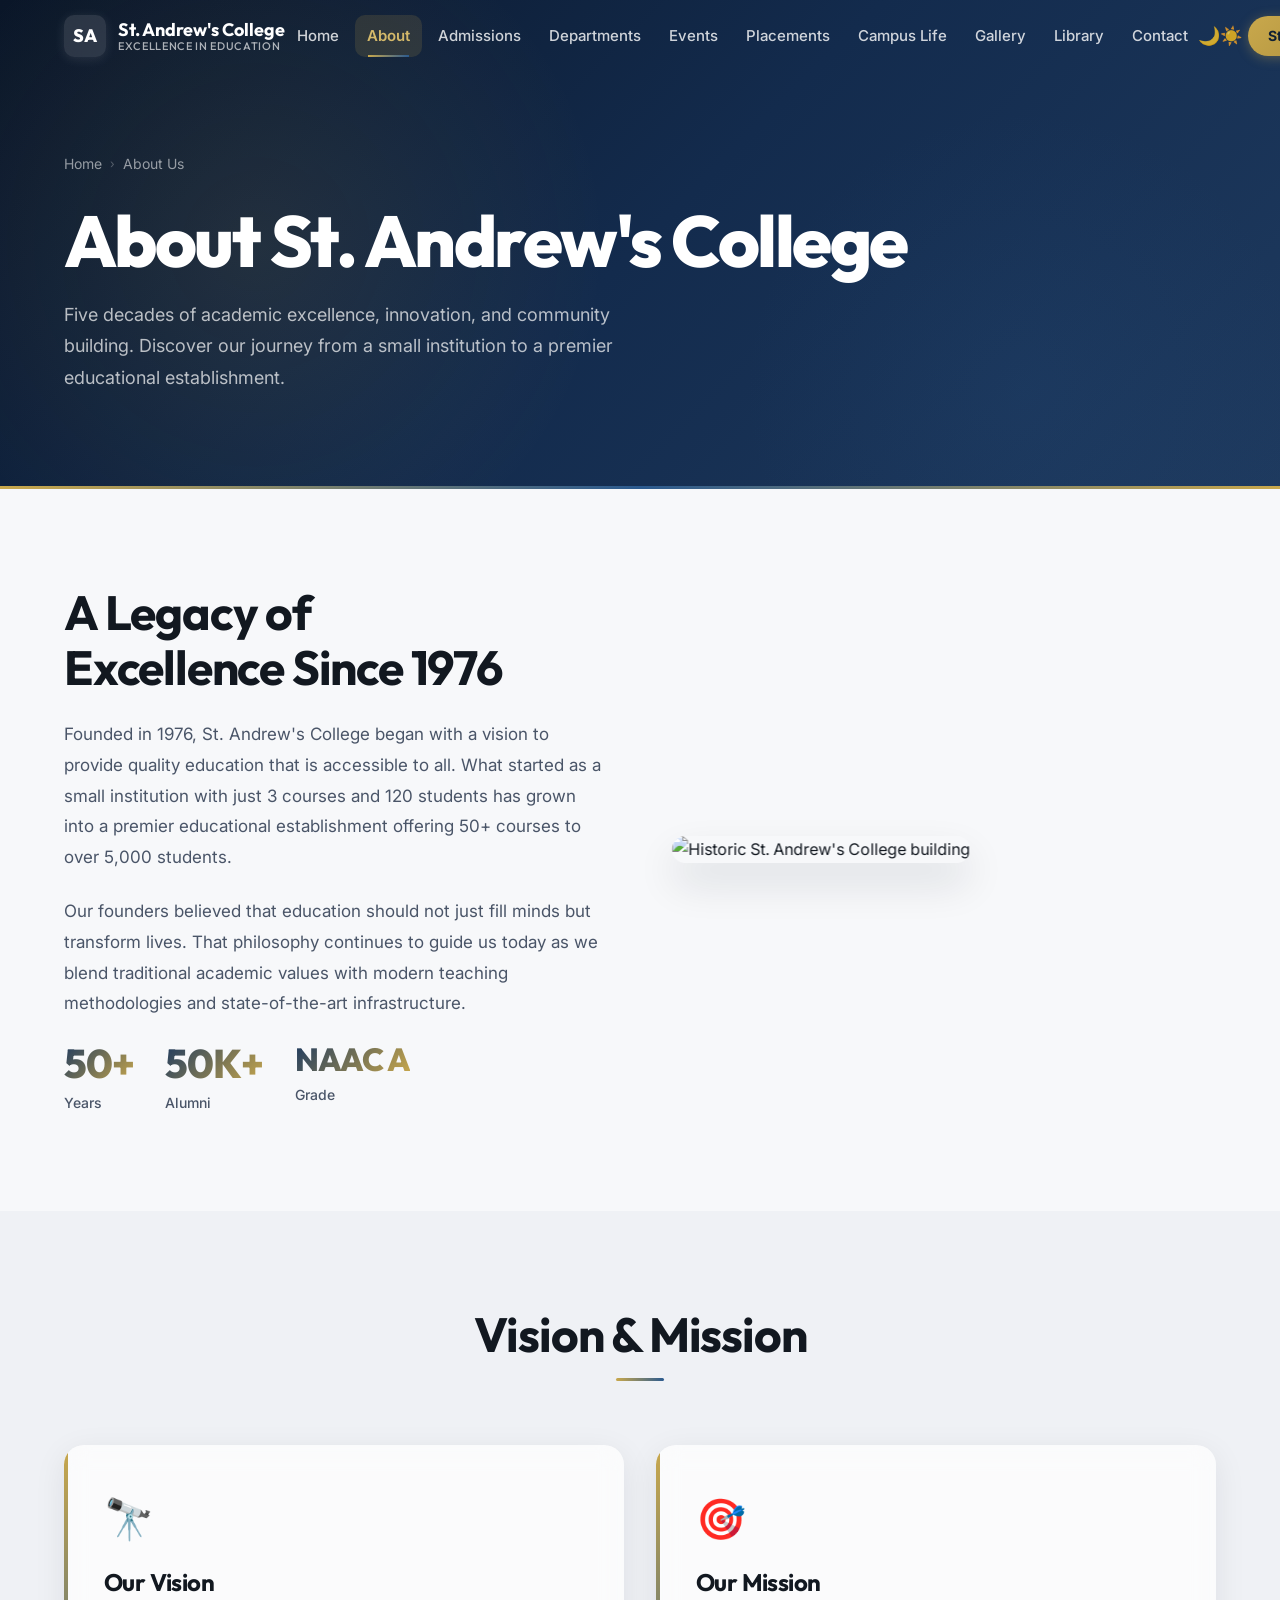
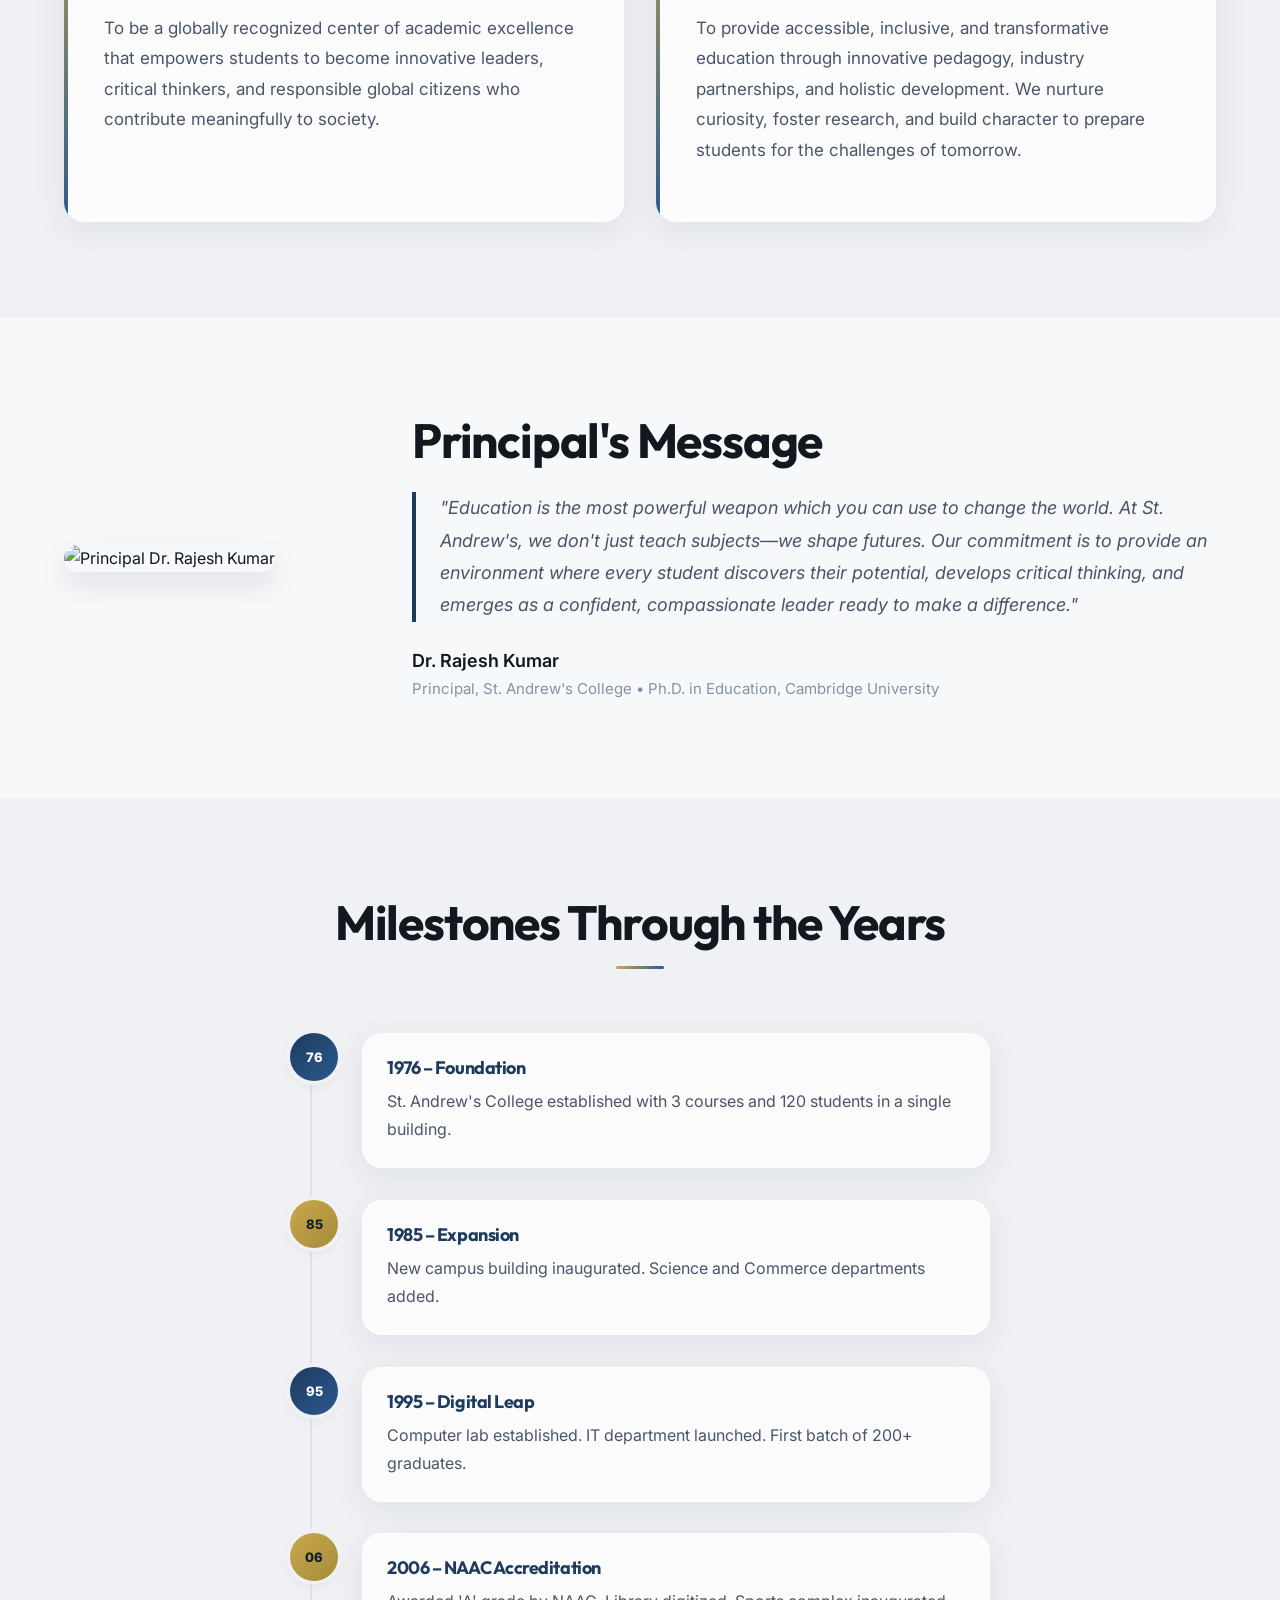
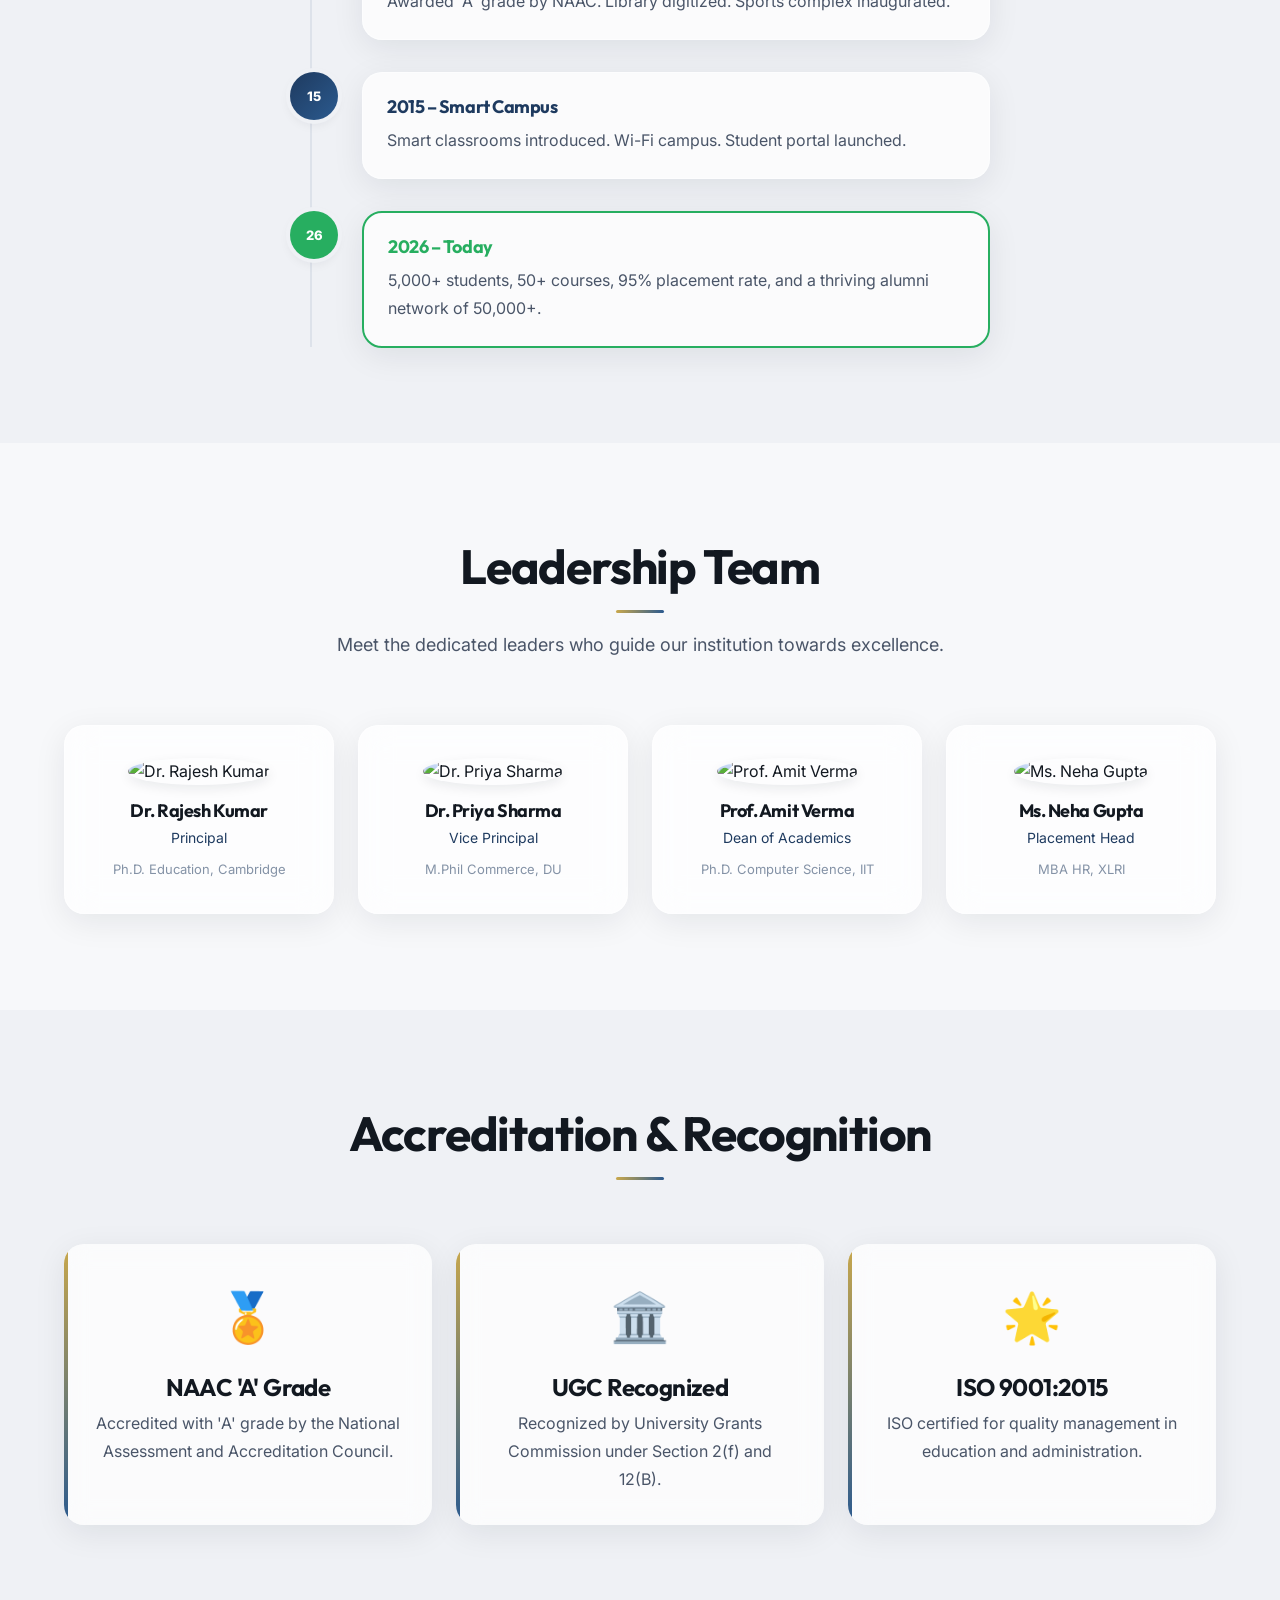
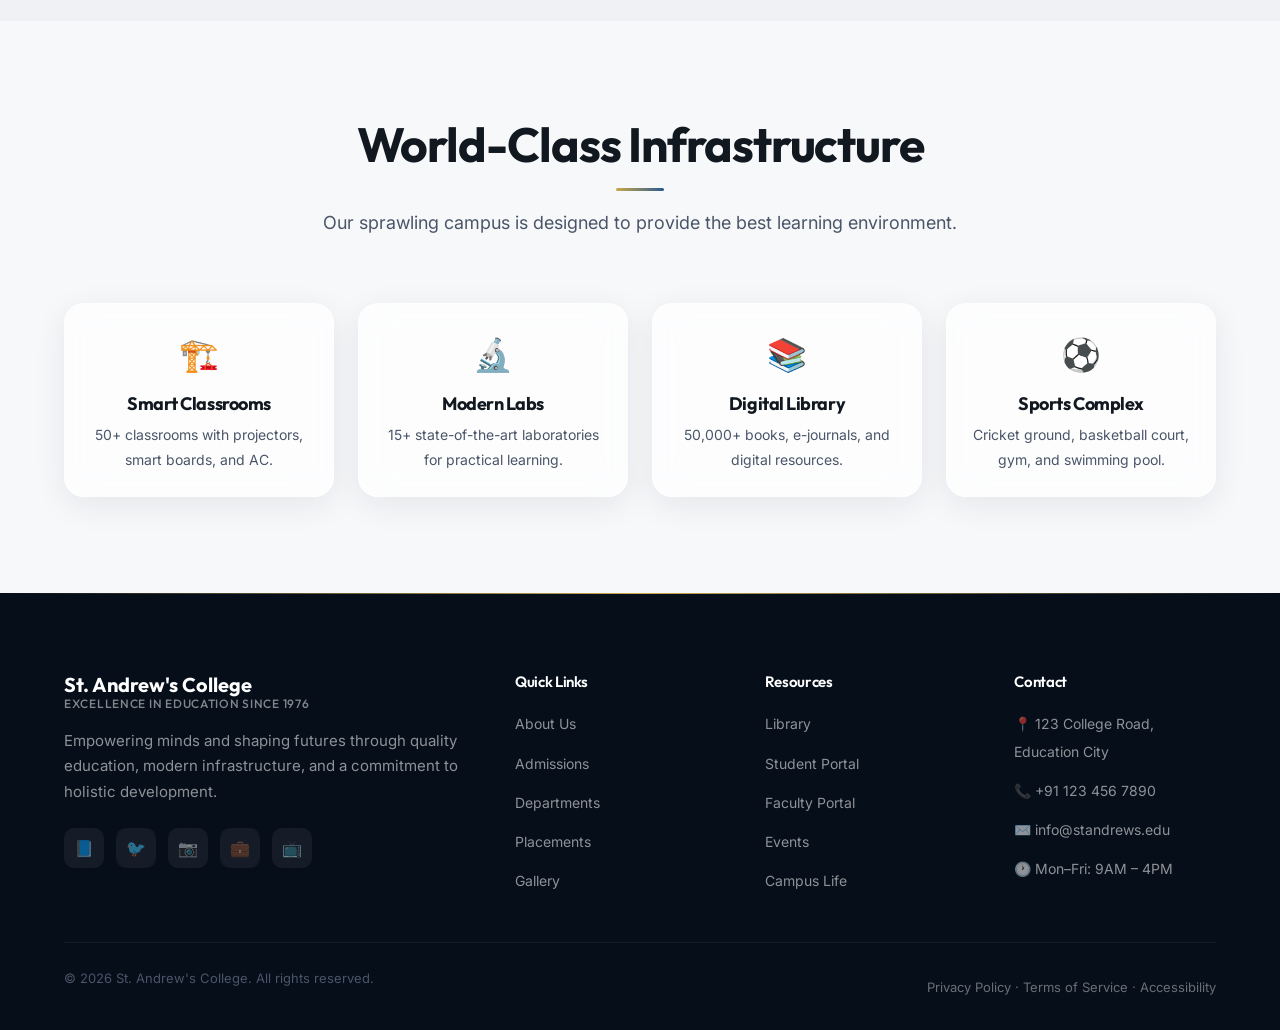
==== commit b393ae49: "feat: complete website redesign with premium dark luxe theme and instant CSS loader" ====
--- a/about.html
+++ b/about.html
@@ -7,20 +7,21 @@
     <title>About Us | St. Andrew's College</title>
     <link rel="preconnect" href="https://fonts.googleapis.com">
     <link rel="preconnect" href="https://fonts.gstatic.com" crossorigin>
-    <link href="https://fonts.googleapis.com/css2?family=Poppins:wght@400;500;600;700;800&family=Inter:wght@400;500;600&display=swap" rel="stylesheet">
+    <link href="https://fonts.googleapis.com/css2?family=Outfit:wght@400;600;700;800&family=Inter:wght@400;500;600&display=swap" rel="stylesheet">
     <link rel="stylesheet" href="css/style.css">
     <link rel="stylesheet" href="css/responsive.css">
     <link rel="stylesheet" href="css/animations.css">
     <link rel="stylesheet" href="css/darkmode.css">
 </head>
 <body>
-    <!-- Page Loading Screen -->
-    <div class="page-loader" id="pageLoader">
-        <div class="loader-logo"><span class="loader-logo-text">SA</span></div>
-        <div class="loader-bar"><div class="loader-bar-inner"></div></div>
-        <p class="loader-text">Loading...</p>
+    <!-- Fast Page Loader -->
+    <div class="page-loader" id="page-loader">
+        <div class="loader-logo">SA</div>
+        <div class="loader-dots">
+            <span></span><span></span><span></span>
+        </div>
+        <div class="loader-text">Loading</div>
     </div>
-    <div class="page-transition" id="pageTransition"></div>
     <a href="#main-content" class="skip-nav">Skip to main content</a>
 
     <!-- Navigation -->
--- a/css/style.css
+++ b/css/style.css
@@ -1,58 +1,65 @@
 /* ============================================================
-   St. Andrew's College – Premium Design System
-   Apple-inspired · Minimal · Elegant · Student-focused
+   St. Andrew's College – Dark Luxe Academic Design System
+   Glassmorphism · Gradient Mesh · Premium Typography
    ============================================================ */
 
 /* ---- CSS Custom Properties ---- */
 :root {
-    /* Colors */
-    --primary: #0B3D91;
-    --primary-light: #1a5bc4;
-    --primary-dark: #082d6e;
-    --secondary: #D4AF37;
-    --secondary-light: #e6c84a;
-    --secondary-dark: #b8962e;
-
-    --bg: #F8FAFC;
+    /* Core Palette */
+    --primary: #1E3A5F;
+    --primary-light: #2B5A8F;
+    --primary-dark: #0F1F33;
+    --accent: #C9A84C;
+    --accent-light: #D4B96A;
+    --accent-dark: #A68B3A;
+
+    /* Backgrounds */
+    --bg: #F7F8FA;
     --bg-elevated: #FFFFFF;
-    --bg-subtle: #F1F5F9;
-
-    --card: #FFFFFF;
-    --card-hover: #F8FAFC;
-    --card-border: rgba(0,0,0,0.06);
-
-    --text: #0F172A;
-    --text-secondary: #475569;
-    --text-muted: #64748B;
-    --text-inverse: #FFFFFF;
-
-    --success: #22C55E;
-    --success-bg: #F0FDF4;
-    --warning: #F59E0B;
-    --warning-bg: #FFFBEB;
-    --error: #EF4444;
-    --error-bg: #FEF2F2;
-    --info: #3B82F6;
-    --info-bg: #EFF6FF;
-
-    --border: #E2E8F0;
-    --border-light: #F1F5F9;
-
+    --bg-subtle: #EFF1F5;
+    --bg-dark: #0A1628;
+
+    /* Cards – glassmorphism base */
+    --card: rgba(255, 255, 255, 0.72);
+    --card-hover: rgba(255, 255, 255, 0.88);
+    --card-border: rgba(255, 255, 255, 0.45);
+    --card-shadow: 0 8px 32px rgba(10, 22, 40, 0.08);
+    --card-shadow-hover: 0 16px 48px rgba(30, 58, 95, 0.14);
+
+    /* Text */
+    --text: #121820;
+    --text-secondary: #4A5568;
+    --text-muted: #8492A6;
+    --text-inverse: #F7F8FA;
+
+    /* Status */
+    --success: #27AE60;
+    --success-bg: #EAFAF1;
+    --warning: #E2A300;
+    --warning-bg: #FFF9E6;
+    --error: #E74C3C;
+    --error-bg: #FDEDEC;
+    --info: #3498DB;
+    --info-bg: #EBF5FB;
+
+    /* Borders */
+    --border: #DDE2EA;
+    --border-light: #EEF0F4;
+
+    /* Shadows */
     --shadow-xs: 0 1px 2px rgba(0,0,0,0.04);
-    --shadow-sm: 0 1px 3px rgba(0,0,0,0.06), 0 1px 2px rgba(0,0,0,0.04);
-    --shadow-md: 0 4px 6px -1px rgba(0,0,0,0.07), 0 2px 4px -2px rgba(0,0,0,0.05);
-    --shadow-lg: 0 10px 15px -3px rgba(0,0,0,0.08), 0 4px 6px -4px rgba(0,0,0,0.04);
-    --shadow-xl: 0 20px 25px -5px rgba(0,0,0,0.08), 0 8px 10px -6px rgba(0,0,0,0.04);
-    --shadow-2xl: 0 25px 50px -12px rgba(0,0,0,0.15);
-    --shadow-card: 0 1px 3px rgba(0,0,0,0.04), 0 1px 2px rgba(0,0,0,0.06);
-    --shadow-card-hover: 0 10px 40px rgba(11,61,145,0.1), 0 2px 8px rgba(0,0,0,0.06);
+    --shadow-sm: 0 2px 6px rgba(0,0,0,0.05);
+    --shadow-md: 0 4px 12px rgba(10,22,40,0.08);
+    --shadow-lg: 0 12px 28px rgba(10,22,40,0.10);
+    --shadow-xl: 0 20px 40px rgba(10,22,40,0.12);
+    --shadow-2xl: 0 32px 64px rgba(10,22,40,0.16);
+    --shadow-glow: 0 0 24px rgba(201,168,76,0.20);
 
     /* Typography */
-    --font-heading: 'Poppins', -apple-system, BlinkMacSystemFont, sans-serif;
+    --font-heading: 'Outfit', -apple-system, BlinkMacSystemFont, sans-serif;
     --font-body: 'Inter', -apple-system, BlinkMacSystemFont, sans-serif;
-    --font-mono: 'JetBrains Mono', 'Fira Code', monospace;
-
-    /* Spacing Scale (4px base) */
+
+    /* Spacing Scale */
     --space-1: 0.25rem;
     --space-2: 0.5rem;
     --space-3: 0.75rem;
@@ -67,12 +74,12 @@
     --space-24: 6rem;
     --space-32: 8rem;
 
-    /* Border Radius */
+    /* Radii */
     --radius-sm: 6px;
-    --radius-md: 8px;
-    --radius-lg: 12px;
-    --radius-xl: 16px;
-    --radius-2xl: 20px;
+    --radius-md: 10px;
+    --radius-lg: 14px;
+    --radius-xl: 20px;
+    --radius-2xl: 28px;
     --radius-full: 9999px;
 
     /* Transitions */
@@ -83,7 +90,7 @@
     --duration-normal: 250ms;
     --duration-slow: 400ms;
 
-    /* Z-Index Scale */
+    /* Z-Index */
     --z-dropdown: 100;
     --z-sticky: 200;
     --z-navbar: 500;
@@ -99,28 +106,6 @@
 
     /* Navbar */
     --navbar-height: 72px;
-}
-
-/* ---- Dark Mode ---- */
-body.dark-mode {
-    --bg: #111827;
-    --bg-elevated: #1F2937;
-    --bg-subtle: #1a2332;
-    --card: #1F2937;
-    --card-hover: #263044;
-    --card-border: rgba(255,255,255,0.06);
-    --text: #F9FAFB;
-    --text-secondary: #D1D5DB;
-    --text-muted: #6B7280;
-    --border: #374151;
-    --border-light: #1F2937;
-    --shadow-xs: 0 1px 2px rgba(0,0,0,0.2);
-    --shadow-sm: 0 1px 3px rgba(0,0,0,0.3);
-    --shadow-md: 0 4px 6px rgba(0,0,0,0.3);
-    --shadow-lg: 0 10px 15px rgba(0,0,0,0.3);
-    --shadow-xl: 0 20px 25px rgba(0,0,0,0.4);
-    --shadow-card: 0 1px 3px rgba(0,0,0,0.2);
-    --shadow-card-hover: 0 10px 40px rgba(0,0,0,0.3);
 }
 
 /* ---- Reset & Base ---- */
@@ -151,13 +136,13 @@
 h1, h2, h3, h4, h5, h6 {
     font-family: var(--font-heading);
     font-weight: 700;
-    line-height: 1.2;
+    line-height: 1.15;
     color: var(--text);
-    letter-spacing: -0.02em;
-}
-
-h1 { font-size: clamp(2.5rem, 6vw, 4.5rem); text-wrap: balance; font-weight: 800; letter-spacing: -0.03em; }
-h2 { font-size: clamp(2rem, 4vw, 3rem); text-wrap: balance; font-weight: 700; letter-spacing: -0.02em; }
+    letter-spacing: -0.025em;
+}
+
+h1 { font-size: clamp(2.5rem, 6vw, 4.5rem); text-wrap: balance; font-weight: 800; letter-spacing: -0.035em; }
+h2 { font-size: clamp(2rem, 4vw, 3rem); text-wrap: balance; font-weight: 700; }
 h3 { font-size: clamp(1.25rem, 2.5vw, 1.5rem); text-wrap: balance; }
 h4 { font-size: 1.125rem; }
 
@@ -174,7 +159,6 @@
 }
 
 a:hover { color: var(--primary-light); }
-
 strong { font-weight: 600; color: var(--text); }
 
 /* ---- Layout ---- */
@@ -212,16 +196,27 @@
 }
 
 .section-label {
-    display: block;
+    display: inline-block;
     font-size: 0.8125rem;
     font-weight: 600;
-    color: var(--primary);
+    color: var(--accent);
     margin-bottom: var(--space-3);
-    letter-spacing: 0.02em;
+    letter-spacing: 0.08em;
+    text-transform: uppercase;
 }
 
 .section-header h2 {
     margin-bottom: var(--space-4);
+}
+
+.section-header h2::after {
+    content: '';
+    display: block;
+    width: 48px;
+    height: 3px;
+    background: linear-gradient(90deg, var(--accent), var(--primary-light));
+    margin: var(--space-4) auto 0;
+    border-radius: 2px;
 }
 
 .section-header p {
@@ -242,15 +237,16 @@
 }
 
 .navbar.scrolled {
-    background: rgba(255,255,255,0.85);
+    background: rgba(247, 248, 250, 0.80);
     backdrop-filter: blur(20px) saturate(180%);
     -webkit-backdrop-filter: blur(20px) saturate(180%);
-    border-bottom: 1px solid var(--card-border);
-    box-shadow: var(--shadow-sm);
+    border-bottom: 1px solid rgba(0,0,0,0.06);
+    box-shadow: 0 1px 12px rgba(0,0,0,0.06);
 }
 
 body.dark-mode .navbar.scrolled {
-    background: rgba(17,24,39,0.85);
+    background: rgba(10, 22, 40, 0.80);
+    border-bottom: 1px solid rgba(255,255,255,0.06);
 }
 
 .navbar .container {
@@ -260,6 +256,7 @@
     height: 100%;
 }
 
+/* Logo */
 .logo {
     display: flex;
     align-items: center;
@@ -269,18 +266,23 @@
 }
 
 .logo-icon {
-    width: 40px;
-    height: 40px;
-    background: linear-gradient(135deg, var(--primary), var(--primary-light));
+    width: 42px;
+    height: 42px;
+    background: linear-gradient(135deg, var(--accent), var(--accent-dark));
     border-radius: var(--radius-md);
     display: flex;
     align-items: center;
     justify-content: center;
-    color: white;
-    font-weight: 700;
+    color: var(--primary-dark);
+    font-weight: 800;
     font-size: 1.125rem;
     font-family: var(--font-heading);
-    box-shadow: 0 2px 8px rgba(11,61,145,0.3);
+    box-shadow: 0 2px 12px rgba(201,168,76,0.35);
+    transition: transform var(--duration-fast) var(--ease-spring);
+}
+
+.logo:hover .logo-icon {
+    transform: scale(1.05);
 }
 
 .logo-text {
@@ -296,15 +298,17 @@
     font-size: 0.6875rem;
     font-weight: 500;
     color: var(--text-muted);
-    letter-spacing: 0.05em;
+    letter-spacing: 0.06em;
     text-transform: uppercase;
 }
 
 .navbar:not(.scrolled) .logo-text { color: white; }
-.navbar:not(.scrolled) .logo-text small { color: rgba(255,255,255,0.7); }
+.navbar:not(.scrolled) .logo-text small { color: rgba(255,255,255,0.65); }
 .navbar:not(.scrolled) .logo-icon {
-    background: rgba(255,255,255,0.15);
+    background: rgba(255,255,255,0.12);
     backdrop-filter: blur(10px);
+    color: white;
+    box-shadow: 0 2px 12px rgba(255,255,255,0.1);
 }
 
 /* Nav Links */
@@ -330,28 +334,28 @@
 }
 
 .navbar:not(.scrolled) .nav-links a {
-    color: rgba(255,255,255,0.85);
+    color: rgba(255,255,255,0.80);
 }
 
 .navbar:not(.scrolled) .nav-links a:hover {
     color: white;
-    background: rgba(255,255,255,0.1);
+    background: rgba(255,255,255,0.10);
 }
 
 .nav-links a:hover {
     color: var(--primary);
-    background: rgba(11,61,145,0.05);
+    background: rgba(30,58,95,0.06);
 }
 
 .nav-links a.active {
-    color: var(--primary);
-    background: rgba(11,61,145,0.08);
+    color: var(--accent-dark);
+    background: rgba(201,168,76,0.10);
     font-weight: 600;
 }
 
 .navbar:not(.scrolled) .nav-links a.active {
-    color: white;
-    background: rgba(255,255,255,0.15);
+    color: var(--accent-light);
+    background: rgba(201,168,76,0.15);
 }
 
 /* Nav Actions */
@@ -377,16 +381,16 @@
 }
 
 .navbar:not(.scrolled) .nav-btn {
-    color: rgba(255,255,255,0.85);
+    color: rgba(255,255,255,0.80);
 }
 
 .nav-btn:hover {
-    background: rgba(11,61,145,0.08);
+    background: rgba(30,58,95,0.08);
     color: var(--primary);
 }
 
 .navbar:not(.scrolled) .nav-btn:hover {
-    background: rgba(255,255,255,0.15);
+    background: rgba(255,255,255,0.12);
     color: white;
 }
 
@@ -395,22 +399,22 @@
     align-items: center;
     gap: var(--space-2);
     padding: var(--space-2) var(--space-5);
-    background: var(--primary);
-    color: white !important;
+    background: linear-gradient(135deg, var(--accent), var(--accent-dark));
+    color: var(--primary-dark) !important;
     font-size: 0.875rem;
-    font-weight: 600;
+    font-weight: 700;
     border-radius: var(--radius-full);
     text-decoration: none;
     transition: all var(--duration-fast) var(--ease-out);
-    box-shadow: 0 2px 8px rgba(11,61,145,0.3);
+    box-shadow: 0 2px 12px rgba(201,168,76,0.35);
     white-space: nowrap;
 }
 
 .nav-cta:hover {
-    background: var(--primary-light);
+    background: linear-gradient(135deg, var(--accent-light), var(--accent));
     transform: translateY(-1px);
-    box-shadow: 0 4px 12px rgba(11,61,145,0.4);
-    color: white !important;
+    box-shadow: 0 6px 20px rgba(201,168,76,0.45);
+    color: var(--primary-dark) !important;
 }
 
 /* Hamburger */
@@ -430,11 +434,11 @@
 }
 
 .hamburger:hover {
-    background: rgba(11,61,145,0.08);
+    background: rgba(30,58,95,0.08);
 }
 
 .navbar:not(.scrolled) .hamburger:hover {
-    background: rgba(255,255,255,0.15);
+    background: rgba(255,255,255,0.12);
 }
 
 .hamburger span {
@@ -504,8 +508,8 @@
 
 .mobile-nav-links a:hover,
 .mobile-nav-links a.active {
-    background: rgba(11,61,145,0.06);
-    color: var(--primary);
+    background: rgba(201,168,76,0.08);
+    color: var(--accent-dark);
 }
 
 .mobile-nav-links a .nav-icon {
@@ -524,9 +528,9 @@
     display: block;
     text-align: center;
     padding: var(--space-4);
-    background: var(--primary);
-    color: white !important;
-    font-weight: 600;
+    background: linear-gradient(135deg, var(--accent), var(--accent-dark));
+    color: var(--primary-dark) !important;
+    font-weight: 700;
     border-radius: var(--radius-lg);
     margin-top: var(--space-4);
 }
@@ -544,7 +548,7 @@
     line-height: 1.5;
     text-decoration: none;
     border: none;
-    border-radius: var(--radius-lg);
+    border-radius: var(--radius-full);
     cursor: pointer;
     transition: all var(--duration-fast) var(--ease-out);
     white-space: nowrap;
@@ -553,32 +557,32 @@
 }
 
 .btn:active {
-    transform: scale(0.98);
+    transform: scale(0.97);
 }
 
 .btn-primary {
-    background: var(--primary);
-    color: white;
-    box-shadow: 0 2px 8px rgba(11,61,145,0.3);
+    background: linear-gradient(135deg, var(--primary), var(--primary-light));
+    color: white;
+    box-shadow: 0 4px 16px rgba(30,58,95,0.30);
 }
 
 .btn-primary:hover {
-    background: var(--primary-light);
+    background: linear-gradient(135deg, var(--primary-light), var(--primary));
     color: white;
     transform: translateY(-2px);
-    box-shadow: 0 6px 20px rgba(11,61,145,0.35);
+    box-shadow: 0 8px 24px rgba(30,58,95,0.35);
 }
 
 .btn-secondary {
-    background: var(--secondary);
+    background: linear-gradient(135deg, var(--accent), var(--accent-dark));
     color: var(--primary-dark);
-    box-shadow: 0 2px 8px rgba(212,175,55,0.3);
+    box-shadow: 0 4px 16px rgba(201,168,76,0.30);
 }
 
 .btn-secondary:hover {
-    background: var(--secondary-light);
+    background: linear-gradient(135deg, var(--accent-light), var(--accent));
     transform: translateY(-2px);
-    box-shadow: 0 6px 20px rgba(212,175,55,0.35);
+    box-shadow: 0 8px 24px rgba(201,168,76,0.40);
 }
 
 .btn-outline {
@@ -591,6 +595,7 @@
     background: var(--primary);
     color: white;
     transform: translateY(-2px);
+    box-shadow: 0 8px 24px rgba(30,58,95,0.25);
 }
 
 .btn-ghost {
@@ -618,15 +623,14 @@
 }
 
 .btn-lg {
-    padding: var(--space-4) var(--space-8);
+    padding: var(--space-4) var(--space-10);
     font-size: 1rem;
-    border-radius: var(--radius-xl);
+    border-radius: var(--radius-full);
 }
 
 .btn-sm {
     padding: var(--space-2) var(--space-4);
     font-size: 0.8125rem;
-    border-radius: var(--radius-md);
 }
 
 .btn-icon {
@@ -636,18 +640,28 @@
     border-radius: var(--radius-md);
 }
 
-/* ---- Cards ---- */
+/* ---- Cards (Glassmorphism) ---- */
 .card {
     background: var(--card);
+    backdrop-filter: blur(16px) saturate(180%);
+    -webkit-backdrop-filter: blur(16px) saturate(180%);
     border-radius: var(--radius-xl);
     border: 1px solid var(--card-border);
     padding: var(--space-8);
     transition: all var(--duration-normal) var(--ease-out);
     position: relative;
+    box-shadow: var(--card-shadow);
+}
+
+.card:hover {
+    box-shadow: var(--card-shadow-hover);
+    border-color: rgba(201,168,76,0.20);
+    transform: translateY(-4px);
 }
 
 .card-accent {
     background: var(--card);
+    backdrop-filter: blur(16px);
     border-radius: var(--radius-xl);
     border: none;
     padding: var(--space-8);
@@ -663,13 +677,7 @@
     left: 0;
     width: 4px;
     height: 100%;
-    background: linear-gradient(180deg, var(--primary), var(--secondary));
-}
-
-.card:hover {
-    box-shadow: var(--shadow-card-hover);
-    border-color: transparent;
-    transform: translateY(-4px);
+    background: linear-gradient(180deg, var(--accent), var(--primary-light));
 }
 
 .card-flat {
@@ -685,20 +693,22 @@
     min-height: 100vh;
     display: flex;
     align-items: center;
-    background: linear-gradient(135deg, #0B3D91 0%, #0a2d6e 50%, #061d4a 100%);
+    background: linear-gradient(135deg, #0A1628 0%, #132B4D 40%, #1E3A5F 70%, #0F2440 100%);
     color: white;
     overflow: hidden;
     padding-top: var(--navbar-height);
 }
 
+/* Gradient mesh orbs */
 .hero::before {
     content: '';
     position: absolute;
     inset: 0;
     background:
-        radial-gradient(circle at 20% 50%, rgba(212,175,55,0.08) 0%, transparent 50%),
-        radial-gradient(circle at 80% 20%, rgba(59,130,246,0.1) 0%, transparent 50%),
-        radial-gradient(circle at 50% 80%, rgba(212,175,55,0.05) 0%, transparent 50%);
+        radial-gradient(ellipse 600px 600px at 15% 50%, rgba(201,168,76,0.12) 0%, transparent 70%),
+        radial-gradient(ellipse 500px 500px at 75% 20%, rgba(43,90,143,0.20) 0%, transparent 70%),
+        radial-gradient(ellipse 400px 400px at 60% 85%, rgba(201,168,76,0.08) 0%, transparent 70%),
+        radial-gradient(ellipse 300px 300px at 90% 60%, rgba(52,152,219,0.10) 0%, transparent 70%);
     pointer-events: none;
 }
 
@@ -706,10 +716,12 @@
     position: absolute;
     inset: 0;
     background-image:
-        linear-gradient(rgba(255,255,255,0.03) 1px, transparent 1px),
-        linear-gradient(90deg, rgba(255,255,255,0.03) 1px, transparent 1px);
-    background-size: 60px 60px;
+        linear-gradient(rgba(255,255,255,0.025) 1px, transparent 1px),
+        linear-gradient(90deg, rgba(255,255,255,0.025) 1px, transparent 1px);
+    background-size: 72px 72px;
     pointer-events: none;
+    mask-image: radial-gradient(ellipse 80% 80% at 50% 50%, black 20%, transparent 70%);
+    -webkit-mask-image: radial-gradient(ellipse 80% 80% at 50% 50%, black 20%, transparent 70%);
 }
 
 .hero .container {
@@ -732,13 +744,13 @@
     align-items: center;
     gap: var(--space-2);
     padding: var(--space-2) var(--space-4);
-    background: rgba(255,255,255,0.1);
-    backdrop-filter: blur(10px);
-    border: 1px solid rgba(255,255,255,0.15);
+    background: rgba(201,168,76,0.12);
+    backdrop-filter: blur(12px);
+    border: 1px solid rgba(201,168,76,0.25);
     border-radius: var(--radius-full);
     font-size: 0.8125rem;
-    font-weight: 500;
-    color: rgba(255,255,255,0.9);
+    font-weight: 600;
+    color: var(--accent-light);
     margin-bottom: var(--space-8);
 }
 
@@ -752,7 +764,7 @@
 
 @keyframes pulse-dot {
     0%, 100% { opacity: 1; }
-    50% { opacity: 0.4; }
+    50% { opacity: 0.3; }
 }
 
 .hero h1 {
@@ -764,14 +776,17 @@
 }
 
 .hero h1 .highlight {
-    color: var(--secondary);
+    background: linear-gradient(135deg, var(--accent-light), var(--accent));
+    -webkit-background-clip: text;
+    -webkit-text-fill-color: transparent;
+    background-clip: text;
     display: block;
 }
 
 .hero-description {
-    font-size: 1.1875rem;
-    color: rgba(255,255,255,0.85);
-    line-height: 1.7;
+    font-size: 1.125rem;
+    color: rgba(255,255,255,0.75);
+    line-height: 1.75;
     margin-bottom: var(--space-10);
     max-width: 480px;
 }
@@ -797,14 +812,18 @@
     font-family: var(--font-heading);
     font-size: 2.5rem;
     font-weight: 800;
-    color: var(--secondary);
+    background: linear-gradient(135deg, var(--accent-light), var(--accent));
+    -webkit-background-clip: text;
+    -webkit-text-fill-color: transparent;
+    background-clip: text;
     line-height: 1;
 }
 
 .hero-stat-label {
     font-size: 0.8125rem;
-    color: rgba(255,255,255,0.6);
+    color: rgba(255,255,255,0.55);
     margin-top: var(--space-1);
+    font-weight: 500;
 }
 
 .hero-visual {
@@ -821,7 +840,8 @@
     aspect-ratio: 4/3;
     border-radius: var(--radius-2xl);
     overflow: hidden;
-    box-shadow: 0 25px 60px rgba(0,0,0,0.3);
+    box-shadow: 0 32px 64px rgba(0,0,0,0.35);
+    border: 1px solid rgba(255,255,255,0.08);
 }
 
 .hero-image-wrapper img {
@@ -832,12 +852,14 @@
 
 .hero-floating-card {
     position: absolute;
-    background: rgba(255,255,255,0.95);
-    backdrop-filter: blur(20px);
+    background: rgba(255,255,255,0.10);
+    backdrop-filter: blur(20px) saturate(180%);
+    -webkit-backdrop-filter: blur(20px) saturate(180%);
     border-radius: var(--radius-xl);
     padding: var(--space-4) var(--space-5);
-    box-shadow: var(--shadow-xl);
-    color: var(--text);
+    box-shadow: 0 8px 32px rgba(0,0,0,0.20);
+    border: 1px solid rgba(255,255,255,0.12);
+    color: white;
     display: flex;
     align-items: center;
     gap: var(--space-3);
@@ -869,34 +891,35 @@
 }
 
 .hero-floating-card .card-icon.gold {
-    background: rgba(212,175,55,0.1);
+    background: rgba(201,168,76,0.20);
 }
 
 .hero-floating-card .card-icon.blue {
-    background: rgba(11,61,145,0.1);
+    background: rgba(43,90,143,0.20);
 }
 
 .hero-floating-card .card-text strong {
     display: block;
     font-size: 0.875rem;
-    color: var(--text);
+    color: white;
 }
 
 .hero-floating-card .card-text span {
     font-size: 0.75rem;
-    color: var(--text-muted);
-}
-
-/* ---- Buttons on dark hero ---- */
+    color: rgba(255,255,255,0.60);
+}
+
+/* Hero Buttons */
 .hero .btn-outline {
-    border-color: rgba(255,255,255,0.3);
+    border-color: rgba(255,255,255,0.25);
     color: white;
 }
 
 .hero .btn-outline:hover {
-    background: rgba(255,255,255,0.1);
-    border-color: rgba(255,255,255,0.5);
-    color: white;
+    background: rgba(255,255,255,0.10);
+    border-color: rgba(255,255,255,0.45);
+    color: white;
+    box-shadow: 0 4px 16px rgba(255,255,255,0.08);
 }
 
 /* ---- Stats Bar ---- */
@@ -911,6 +934,8 @@
     grid-template-columns: repeat(4, 1fr);
     gap: var(--space-6);
     background: var(--card);
+    backdrop-filter: blur(16px);
+    -webkit-backdrop-filter: blur(16px);
     border-radius: var(--radius-2xl);
     padding: var(--space-10) var(--space-8);
     box-shadow: var(--shadow-xl);
@@ -937,10 +962,12 @@
     font-family: var(--font-heading);
     font-size: 3rem;
     font-weight: 800;
-    color: var(--primary);
+    background: linear-gradient(135deg, var(--primary), var(--accent));
+    -webkit-background-clip: text;
+    -webkit-text-fill-color: transparent;
+    background-clip: text;
     line-height: 1;
     margin-bottom: var(--space-2);
-    letter-spacing: -0.02em;
 }
 
 .stat-label {
@@ -958,11 +985,14 @@
 
 .course-card {
     background: var(--card);
+    backdrop-filter: blur(12px);
+    -webkit-backdrop-filter: blur(12px);
     border: 1px solid var(--card-border);
     border-radius: var(--radius-xl);
     overflow: hidden;
     transition: all var(--duration-normal) var(--ease-out);
     position: relative;
+    box-shadow: var(--card-shadow);
 }
 
 .course-card::after {
@@ -972,7 +1002,7 @@
     left: 0;
     right: 0;
     height: 3px;
-    background: linear-gradient(90deg, var(--primary), var(--secondary));
+    background: linear-gradient(90deg, var(--accent), var(--primary-light));
     opacity: 0;
     transition: opacity var(--duration-normal);
 }
@@ -983,8 +1013,8 @@
 
 .course-card:hover {
     transform: translateY(-6px);
-    box-shadow: var(--shadow-card-hover);
-    border-color: transparent;
+    box-shadow: var(--card-shadow-hover);
+    border-color: rgba(201,168,76,0.15);
 }
 
 .course-card-image {
@@ -1001,7 +1031,7 @@
 }
 
 .course-card:hover .course-card-image img {
-    transform: scale(1.05);
+    transform: scale(1.06);
 }
 
 .course-card-badge {
@@ -1009,11 +1039,12 @@
     top: var(--space-4);
     left: var(--space-4);
     padding: var(--space-1) var(--space-3);
-    background: var(--primary);
-    color: white;
+    background: linear-gradient(135deg, var(--accent), var(--accent-dark));
+    color: var(--primary-dark);
     font-size: 0.75rem;
-    font-weight: 600;
+    font-weight: 700;
     border-radius: var(--radius-full);
+    box-shadow: 0 2px 8px rgba(201,168,76,0.30);
 }
 
 .course-card-body {
@@ -1063,14 +1094,17 @@
     align-items: flex-start;
     gap: var(--space-4);
     padding: var(--space-4) var(--space-5);
-    background: var(--bg-subtle);
+    background: rgba(255,255,255,0.50);
+    backdrop-filter: blur(8px);
+    border: 1px solid rgba(255,255,255,0.40);
     border-radius: var(--radius-lg);
     transition: all var(--duration-fast);
 }
 
 .notice-item:hover, .event-item:hover {
-    background: var(--card);
+    background: rgba(255,255,255,0.75);
     box-shadow: var(--shadow-sm);
+    transform: translateX(4px);
 }
 
 .notice-icon, .event-icon {
@@ -1084,8 +1118,8 @@
     flex-shrink: 0;
 }
 
-.notice-icon { background: rgba(59,130,246,0.1); color: var(--info); }
-.event-icon { background: rgba(212,175,55,0.1); color: var(--secondary-dark); }
+.notice-icon { background: rgba(52,152,219,0.10); color: var(--info); }
+.event-icon { background: rgba(201,168,76,0.12); color: var(--accent-dark); }
 
 .notice-item p, .event-item p {
     margin: 0;
@@ -1110,11 +1144,14 @@
 
 .testimonial-card {
     background: var(--card);
+    backdrop-filter: blur(12px);
+    -webkit-backdrop-filter: blur(12px);
     border: 1px solid var(--card-border);
     border-radius: var(--radius-xl);
     padding: var(--space-8);
     transition: all var(--duration-normal) var(--ease-out);
     position: relative;
+    box-shadow: var(--card-shadow);
 }
 
 .testimonial-card::before {
@@ -1122,23 +1159,27 @@
     position: absolute;
     top: var(--space-4);
     right: var(--space-6);
-    font-size: 4rem;
+    font-size: 5rem;
     font-family: Georgia, serif;
-    color: var(--primary);
-    opacity: 0.1;
+    background: linear-gradient(135deg, var(--accent), var(--primary-light));
+    -webkit-background-clip: text;
+    -webkit-text-fill-color: transparent;
+    background-clip: text;
+    opacity: 0.15;
     line-height: 1;
 }
 
 .testimonial-card:hover {
     transform: translateY(-4px);
-    box-shadow: var(--shadow-card-hover);
+    box-shadow: var(--card-shadow-hover);
+    border-color: rgba(201,168,76,0.15);
 }
 
 .testimonial-stars {
     display: flex;
     gap: 2px;
     margin-bottom: var(--space-4);
-    color: var(--secondary);
+    color: var(--accent);
     font-size: 1rem;
 }
 
@@ -1160,7 +1201,7 @@
     width: 48px;
     height: 48px;
     border-radius: 50%;
-    background: linear-gradient(135deg, var(--primary), var(--primary-light));
+    background: linear-gradient(135deg, var(--accent), var(--primary-light));
     display: flex;
     align-items: center;
     justify-content: center;
@@ -1168,6 +1209,7 @@
     font-weight: 700;
     font-size: 1rem;
     flex-shrink: 0;
+    box-shadow: 0 0 0 3px rgba(201,168,76,0.20);
 }
 
 .testimonial-info strong {
@@ -1190,21 +1232,20 @@
     gap: var(--space-3);
 }
 
-.faq-item.active {
-    background: linear-gradient(135deg, rgba(11,61,145,0.02) 0%, rgba(212,175,55,0.02) 100%);
-}
-
 .faq-item {
     background: var(--card);
+    backdrop-filter: blur(12px);
     border: 1px solid var(--card-border);
     border-radius: var(--radius-lg);
     overflow: hidden;
     transition: all var(--duration-fast);
+    box-shadow: var(--shadow-xs);
 }
 
 .faq-item.active {
-    border-color: var(--primary);
-    box-shadow: 0 0 0 3px rgba(11,61,145,0.08);
+    background: rgba(201,168,76,0.04);
+    border-color: var(--accent);
+    box-shadow: 0 0 0 3px rgba(201,168,76,0.10);
 }
 
 .faq-question {
@@ -1225,7 +1266,7 @@
 }
 
 .faq-question:hover {
-    color: var(--primary);
+    color: var(--accent-dark);
 }
 
 .faq-chevron {
@@ -1241,7 +1282,7 @@
 
 .faq-item.active .faq-chevron {
     transform: rotate(180deg);
-    color: var(--primary);
+    color: var(--accent);
 }
 
 .faq-answer {
@@ -1258,7 +1299,7 @@
 
 /* ---- Newsletter ---- */
 .newsletter-section {
-    background: linear-gradient(135deg, var(--primary-dark) 0%, var(--primary) 50%, #0d4a9e 100%);
+    background: linear-gradient(135deg, #0A1628 0%, #132B4D 50%, #1E3A5F 100%);
     border-radius: var(--radius-2xl);
     padding: var(--space-20) var(--space-12);
     text-align: center;
@@ -1270,21 +1311,22 @@
 .newsletter-section::after {
     content: '';
     position: absolute;
-    top: -50%;
-    right: -20%;
-    width: 500px;
-    height: 500px;
-    background: radial-gradient(circle, rgba(212,175,55,0.15) 0%, transparent 70%);
+    top: -30%;
+    right: -15%;
+    width: 400px;
+    height: 400px;
+    background: radial-gradient(circle, rgba(201,168,76,0.18) 0%, transparent 70%);
     pointer-events: none;
 }
 
 .newsletter-section::before {
     content: '';
     position: absolute;
-    inset: 0;
-    background:
-        radial-gradient(circle at 20% 50%, rgba(212,175,55,0.1) 0%, transparent 50%),
-        radial-gradient(circle at 80% 50%, rgba(255,255,255,0.05) 0%, transparent 50%);
+    bottom: -20%;
+    left: -10%;
+    width: 350px;
+    height: 350px;
+    background: radial-gradient(circle, rgba(43,90,143,0.15) 0%, transparent 70%);
     pointer-events: none;
 }
 
@@ -1294,8 +1336,12 @@
     margin-bottom: var(--space-4);
 }
 
+.newsletter-section h2::after {
+    background: linear-gradient(90deg, var(--accent-light), var(--accent));
+}
+
 .newsletter-section p {
-    color: rgba(255,255,255,0.75);
+    color: rgba(255,255,255,0.70);
     font-size: 1.125rem;
     position: relative;
     margin-bottom: var(--space-8);
@@ -1312,9 +1358,9 @@
 .newsletter-form input {
     flex: 1;
     padding: var(--space-4) var(--space-5);
-    border: 2px solid rgba(255,255,255,0.2);
-    border-radius: var(--radius-lg);
-    background: rgba(255,255,255,0.1);
+    border: 1px solid rgba(255,255,255,0.15);
+    border-radius: var(--radius-full);
+    background: rgba(255,255,255,0.08);
     color: white;
     font-family: var(--font-body);
     font-size: 0.9375rem;
@@ -1323,20 +1369,21 @@
 }
 
 .newsletter-form input::placeholder {
-    color: rgba(255,255,255,0.5);
+    color: rgba(255,255,255,0.45);
 }
 
 .newsletter-form input:focus {
     outline: none;
-    border-color: var(--secondary);
+    border-color: var(--accent);
+    box-shadow: 0 0 0 3px rgba(201,168,76,0.15);
 }
 
 .newsletter-form button {
-    padding: var(--space-4) var(--space-6);
-    background: var(--secondary);
+    padding: var(--space-4) var(--space-8);
+    background: linear-gradient(135deg, var(--accent), var(--accent-dark));
     color: var(--primary-dark);
     border: none;
-    border-radius: var(--radius-lg);
+    border-radius: var(--radius-full);
     font-family: var(--font-body);
     font-weight: 700;
     font-size: 0.9375rem;
@@ -1346,15 +1393,27 @@
 }
 
 .newsletter-form button:hover {
-    background: var(--secondary-light);
+    background: linear-gradient(135deg, var(--accent-light), var(--accent));
     transform: translateY(-2px);
+    box-shadow: 0 4px 16px rgba(201,168,76,0.35);
 }
 
 /* ---- Footer ---- */
 .footer {
-    background: #0a1628;
-    color: rgba(255,255,255,0.7);
+    background: #060E1A;
+    color: rgba(255,255,255,0.65);
     padding-top: var(--space-20);
+    position: relative;
+}
+
+.footer::before {
+    content: '';
+    position: absolute;
+    top: 0;
+    left: 0;
+    right: 0;
+    height: 1px;
+    background: linear-gradient(90deg, transparent, var(--accent), transparent);
 }
 
 .footer-grid {
@@ -1362,7 +1421,7 @@
     grid-template-columns: 2fr 1fr 1fr 1fr;
     gap: var(--space-12);
     padding-bottom: var(--space-12);
-    border-bottom: 1px solid rgba(255,255,255,0.08);
+    border-bottom: 1px solid rgba(255,255,255,0.06);
 }
 
 .footer-brand .logo-text {
@@ -1372,11 +1431,11 @@
 }
 
 .footer-brand .logo-text small {
-    color: rgba(255,255,255,0.5);
+    color: rgba(255,255,255,0.45);
 }
 
 .footer-brand p {
-    color: rgba(255,255,255,0.65);
+    color: rgba(255,255,255,0.55);
     font-size: 0.9375rem;
     line-height: 1.7;
     margin-bottom: var(--space-6);
@@ -1395,16 +1454,17 @@
     display: flex;
     align-items: center;
     justify-content: center;
-    color: rgba(255,255,255,0.6);
+    color: rgba(255,255,255,0.55);
     text-decoration: none;
     transition: all var(--duration-fast);
     font-size: 1rem;
 }
 
 .footer-social a:hover {
-    background: var(--primary);
-    color: white;
+    background: var(--accent);
+    color: var(--primary-dark);
     transform: translateY(-2px);
+    box-shadow: 0 4px 12px rgba(201,168,76,0.30);
 }
 
 .footer-column h4 {
@@ -1422,14 +1482,15 @@
 }
 
 .footer-links a {
-    color: rgba(255,255,255,0.65);
+    color: rgba(255,255,255,0.55);
     font-size: 0.875rem;
     text-decoration: none;
-    transition: color var(--duration-fast);
+    transition: all var(--duration-fast);
 }
 
 .footer-links a:hover {
-    color: var(--secondary);
+    color: var(--accent);
+    padding-left: 4px;
 }
 
 .footer-bottom {
@@ -1438,36 +1499,103 @@
     justify-content: space-between;
     padding: var(--space-6) 0;
     font-size: 0.8125rem;
+    color: rgba(255,255,255,0.40);
+}
+
+.footer-bottom a {
+    color: rgba(255,255,255,0.40);
+}
+
+.footer-bottom a:hover {
+    color: var(--accent);
+}
+
+/* ---- Inner Page Hero ---- */
+.page-hero {
+    background: linear-gradient(135deg, #0A1628 0%, #132B4D 50%, #1E3A5F 100%);
+    padding: calc(var(--navbar-height) + var(--space-20)) 0 var(--space-20);
+    color: white;
+    position: relative;
+    overflow: hidden;
+}
+
+.page-hero::after {
+    content: '';
+    position: absolute;
+    bottom: 0;
+    left: 0;
+    right: 0;
+    height: 3px;
+    background: linear-gradient(90deg, var(--accent), var(--primary-light), var(--accent));
+}
+
+.page-hero::before {
+    content: '';
+    position: absolute;
+    inset: 0;
+    background:
+        radial-gradient(ellipse 500px 500px at 20% 50%, rgba(201,168,76,0.10) 0%, transparent 70%),
+        radial-gradient(ellipse 400px 400px at 80% 80%, rgba(43,90,143,0.12) 0%, transparent 70%);
+    pointer-events: none;
+}
+
+.page-hero .container {
+    position: relative;
+    z-index: 1;
+}
+
+.breadcrumb {
+    display: flex;
+    align-items: center;
+    gap: var(--space-2);
+    font-size: 0.875rem;
     color: rgba(255,255,255,0.55);
-}
-
-.footer-bottom a {
+    margin-bottom: var(--space-6);
+}
+
+.breadcrumb a {
     color: rgba(255,255,255,0.55);
-}
-
-.footer-bottom a:hover {
-    color: var(--secondary);
-}
-
-/* ---- Inner Page Bolder Treatments ---- */
-
-/* Stat numbers - gold accent for inner pages */
+    text-decoration: none;
+    transition: color var(--duration-fast);
+}
+
+.breadcrumb a:hover {
+    color: var(--accent-light);
+}
+
+.breadcrumb .separator {
+    font-size: 0.75rem;
+    opacity: 0.5;
+}
+
+.page-hero h1 {
+    color: white;
+    margin-bottom: var(--space-4);
+}
+
+.page-hero p {
+    color: rgba(255,255,255,0.70);
+    font-size: 1.125rem;
+    max-width: 600px;
+}
+
+/* ---- Inner Page Components ---- */
 .inner-stat .stat-number,
 .placement-stat .stat-number {
-    color: var(--secondary);
     font-size: 3.5rem;
     letter-spacing: -0.03em;
 }
 
-/* Card with gradient accent border */
 .card-feature {
     background: var(--card);
+    backdrop-filter: blur(12px);
     border-radius: var(--radius-xl);
     border: none;
     padding: var(--space-8);
     position: relative;
     overflow: hidden;
     transition: all var(--duration-normal) var(--ease-out);
+    box-shadow: var(--card-shadow);
 }
 
 .card-feature::before {
@@ -1477,15 +1605,14 @@
     left: 0;
     width: 4px;
     height: 100%;
-    background: linear-gradient(180deg, var(--primary), var(--secondary));
+    background: linear-gradient(180deg, var(--accent), var(--primary-light));
 }
 
 .card-feature:hover {
     transform: translateY(-6px) scale(1.01);
-    box-shadow: var(--shadow-card-hover);
-}
-
-/* Section with gold accent underline */
+    box-shadow: var(--card-shadow-hover);
+}
+
 .section-accent {
     position: relative;
 }
@@ -1495,12 +1622,11 @@
     display: block;
     width: 60px;
     height: 3px;
-    background: linear-gradient(90deg, var(--secondary), var(--primary));
+    background: linear-gradient(90deg, var(--accent), var(--primary-light));
     margin: var(--space-4) auto 0;
     border-radius: 2px;
 }
 
-/* Timeline year markers - bolder */
 .timeline-marker {
     width: 48px;
     height: 48px;
@@ -1516,12 +1642,12 @@
 }
 
 .timeline-marker.primary {
-    background: var(--primary);
+    background: linear-gradient(135deg, var(--primary), var(--primary-light));
     color: white;
 }
 
 .timeline-marker.secondary {
-    background: var(--secondary);
+    background: linear-gradient(135deg, var(--accent), var(--accent-dark));
     color: var(--primary-dark);
 }
 
@@ -1530,7 +1656,6 @@
     color: white;
 }
 
-/* Process step numbers - bolder */
 .process-step {
     width: 56px;
     height: 56px;
@@ -1543,14 +1668,13 @@
     font-weight: 800;
     font-size: 1.5rem;
     margin: 0 auto var(--space-5);
-    box-shadow: 0 4px 12px rgba(11,61,145,0.3);
+    box-shadow: 0 4px 16px rgba(30,58,95,0.30);
 }
 
 .process-step.success {
-    background: linear-gradient(135deg, var(--success), #34d399);
-}
-
-/* Gold glow on important stat sections */
+    background: linear-gradient(135deg, var(--success), #2ecc71);
+}
+
 .stat-glow {
     position: relative;
 }
@@ -1563,12 +1687,11 @@
     transform: translate(-50%, -50%);
     width: 300px;
     height: 300px;
-    background: radial-gradient(circle, rgba(212,175,55,0.08) 0%, transparent 70%);
+    background: radial-gradient(circle, rgba(201,168,76,0.06) 0%, transparent 70%);
     pointer-events: none;
     z-index: 0;
 }
 
-/* Featured event card - bolder */
 .event-featured {
     background: linear-gradient(135deg, var(--primary) 0%, var(--primary-dark) 100%);
     color: white;
@@ -1581,29 +1704,29 @@
     position: absolute;
     inset: 0;
     background:
-        radial-gradient(circle at 20% 50%, rgba(212,175,55,0.12) 0%, transparent 50%),
-        radial-gradient(circle at 80% 80%, rgba(255,255,255,0.05) 0%, transparent 50%);
+        radial-gradient(circle at 20% 50%, rgba(201,168,76,0.12) 0%, transparent 50%),
+        radial-gradient(circle at 80% 80%, rgba(255,255,255,0.04) 0%, transparent 50%);
     pointer-events: none;
 }
 
-/* Countdown numbers - bolder */
 .countdown-number {
     font-family: var(--font-heading);
     font-size: 3rem;
     font-weight: 800;
-    color: var(--secondary);
+    background: linear-gradient(135deg, var(--accent-light), var(--accent));
+    -webkit-background-clip: text;
+    -webkit-text-fill-color: transparent;
+    background-clip: text;
     line-height: 1;
-    text-shadow: 0 0 20px rgba(212,175,55,0.3);
-}
-
-/* Leadership card hover */
+}
+
 .leadership-card {
     transition: all var(--duration-normal) var(--ease-out);
 }
 
 .leadership-card:hover {
     transform: translateY(-8px);
-    box-shadow: var(--shadow-card-hover);
+    box-shadow: var(--card-shadow-hover);
 }
 
 .leadership-card:hover img {
@@ -1614,7 +1737,6 @@
     transition: transform var(--duration-normal) var(--ease-out);
 }
 
-/* Achievement card - left accent */
 .achievement-card {
     position: relative;
     padding-left: var(--space-8) !important;
@@ -1630,78 +1752,9 @@
     border-radius: 2px;
 }
 
-.achievement-card.gold::before { background: var(--secondary); }
+.achievement-card.gold::before { background: var(--accent); }
 .achievement-card.blue::before { background: var(--primary); }
 .achievement-card.green::before { background: var(--success); }
-
-/* ---- Page Hero (Inner Pages) ---- */
-.page-hero {
-    background: linear-gradient(135deg, var(--primary-dark) 0%, var(--primary) 50%, #0d4a9e 100%);
-    padding: calc(var(--navbar-height) + var(--space-20)) 0 var(--space-20);
-    color: white;
-    position: relative;
-    overflow: hidden;
-}
-
-.page-hero::after {
-    content: '';
-    position: absolute;
-    bottom: 0;
-    left: 0;
-    right: 0;
-    height: 4px;
-    background: linear-gradient(90deg, var(--secondary), var(--primary), var(--secondary));
-}
-
-.page-hero::before {
-    content: '';
-    position: absolute;
-    inset: 0;
-    background:
-        radial-gradient(circle at 20% 50%, rgba(212,175,55,0.08) 0%, transparent 50%),
-        radial-gradient(circle at 80% 80%, rgba(255,255,255,0.03) 0%, transparent 50%);
-    pointer-events: none;
-}
-
-.page-hero .container {
-    position: relative;
-    z-index: 1;
-}
-
-.breadcrumb {
-    display: flex;
-    align-items: center;
-    gap: var(--space-2);
-    font-size: 0.875rem;
-    color: rgba(255,255,255,0.6);
-    margin-bottom: var(--space-6);
-}
-
-.breadcrumb a {
-    color: rgba(255,255,255,0.6);
-    text-decoration: none;
-    transition: color var(--duration-fast);
-}
-
-.breadcrumb a:hover {
-    color: white;
-}
-
-.breadcrumb .separator {
-    font-size: 0.75rem;
-    opacity: 0.5;
-}
-
-.page-hero h1 {
-    color: white;
-    margin-bottom: var(--space-4);
-}
-
-.page-hero p {
-    color: rgba(255,255,255,0.75);
-    font-size: 1.125rem;
-    max-width: 600px;
-}
 
 /* ---- Scroll Progress ---- */
 #scroll-progress {
@@ -1709,7 +1762,7 @@
     top: 0;
     left: 0;
     height: 3px;
-    background: linear-gradient(90deg, var(--primary), var(--secondary));
+    background: linear-gradient(90deg, var(--accent), var(--primary-light));
     width: 0%;
     z-index: calc(var(--z-tooltip) + 1);
     transition: width 50ms linear;
@@ -1790,7 +1843,6 @@
     transform: scale(1);
 }
 
-/* Stagger animation delays */
 .stagger-1 { transition-delay: 0.1s; }
 .stagger-2 { transition-delay: 0.2s; }
 .stagger-3 { transition-delay: 0.3s; }
@@ -1802,7 +1854,7 @@
 .text-left { text-align: left; }
 .text-right { text-align: right; }
 .text-primary { color: var(--primary); }
-.text-secondary-color { color: var(--secondary); }
+.text-secondary-color { color: var(--accent); }
 .text-muted { color: var(--text-muted); }
 .font-heading { font-family: var(--font-heading); }
 .font-bold { font-weight: 700; }
@@ -1855,8 +1907,8 @@
 .form-input:focus,
 .form-textarea:focus,
 .form-select:focus {
-    border-color: var(--primary);
-    box-shadow: 0 0 0 3px rgba(11,61,145,0.1);
+    border-color: var(--accent);
+    box-shadow: 0 0 0 3px rgba(201,168,76,0.12);
 }
 
 .form-input::placeholder,
@@ -1880,7 +1932,7 @@
     display: block;
 }
 
-/* ---- Tags / Badges ---- */
+/* ---- Badges ---- */
 .badge {
     display: inline-flex;
     align-items: center;
@@ -1892,68 +1944,68 @@
 }
 
 .badge-primary {
-    background: rgba(11,61,145,0.08);
+    background: rgba(30,58,95,0.08);
     color: var(--primary);
 }
 
 .badge-secondary {
-    background: rgba(212,175,55,0.12);
-    color: var(--secondary-dark);
+    background: rgba(201,168,76,0.12);
+    color: var(--accent-dark);
 }
 
 .badge-success {
     background: var(--success-bg);
-    color: #16a34a;
+    color: #1e8449;
 }
 
 .badge-warning {
     background: var(--warning-bg);
-    color: #d97706;
+    color: #b7950b;
 }
 
 .badge-error {
     background: var(--error-bg);
-    color: #dc2626;
-}
-
-/* ---- Skip Nav (Accessibility) ---- */
+    color: #c0392b;
+}
+
+/* ---- Accessibility ---- */
 .skip-nav {
     position: absolute;
     top: -100%;
     left: var(--space-4);
     padding: var(--space-3) var(--space-6);
-    background: var(--primary);
-    color: white;
+    background: var(--accent);
+    color: var(--primary-dark);
     border-radius: var(--radius-md);
-    font-weight: 600;
+    font-weight: 700;
     z-index: calc(var(--z-tooltip) + 10);
     transition: top var(--duration-fast);
 }
 
 .skip-nav:focus {
     top: var(--space-4);
-    color: white;
-}
-
-/* ---- Focus States ---- */
+    color: var(--primary-dark);
+}
+
+/* Focus States */
 :focus-visible {
-    outline: 2px solid var(--primary);
+    outline: 2px solid var(--accent);
     outline-offset: 2px;
 }
 
 button:focus-visible,
 a:focus-visible {
-    outline: 2px solid var(--primary);
+    outline: 2px solid var(--accent);
     outline-offset: 2px;
 }
 
-/* ---- Selection ---- */
+/* Selection */
 ::selection {
-    background: rgba(11,61,145,0.15);
+    background: rgba(201,168,76,0.20);
     color: var(--text);
 }
 
-/* ---- Print ---- */
+/* Print */
 @media print {
     .navbar, .footer, .hamburger, .mobile-nav, #scroll-progress { display: none !important; }
     body { background: white; color: black; }
--- a/css/responsive.css
+++ b/css/responsive.css
@@ -11,10 +11,11 @@
 /* Desktop (1200px and below) */
 @media (max-width: 1200px) {
     .hero .container { gap: var(--space-10); }
-    .hero h1 { font-size: clamp(2.25rem, 4.5vw, 3.25rem); }
+    .hero h1 { font-size: clamp(2.5rem, 5vw, 3.75rem); }
     .hero-floating-card.card-1 { right: -5%; }
     .hero-floating-card.card-2 { left: -3%; }
     .footer-grid { gap: var(--space-8); }
+    .courses-grid, .testimonials-grid { gap: var(--space-4); }
 }
 
 /* Tablet Landscape (1024px and below) */
@@ -22,25 +23,44 @@
     .hero .container {
         grid-template-columns: 1fr;
         text-align: center;
-        padding-top: var(--space-12);
+        padding-top: var(--space-20);
     }
 
-    .hero-content { max-width: 100%; }
-    .hero-description { max-width: 100%; margin-left: auto; margin-right: auto; }
+    .hero-content { 
+        max-width: 800px;
+        margin: 0 auto;
+    }
+
+    .hero-description { margin-left: auto; margin-right: auto; }
     .hero-actions { justify-content: center; }
-    .hero-stats { justify-content: center; }
+    .hero-stats { justify-content: center; margin-bottom: var(--space-12); }
+    .hero-badge { margin: 0 auto var(--space-8); }
 
-    .hero-visual { display: none; }
+    .hero-visual {
+        max-width: 700px;
+        margin: 0 auto;
+    }
+    
+    .hero-floating-card.card-1 { top: -20px; right: 10%; }
+    .hero-floating-card.card-2 { bottom: -20px; left: 10%; }
 
-    .stats-grid { grid-template-columns: repeat(2, 1fr); }
+    .stats-bar {
+        margin-top: -30px;
+        padding: 0 var(--space-4);
+    }
+    
+    .stats-grid { 
+        grid-template-columns: repeat(2, 1fr); 
+        gap: var(--space-6) var(--space-4);
+    }
     .stat-item:nth-child(2)::after { display: none; }
 
     .courses-grid { grid-template-columns: repeat(2, 1fr); }
     .testimonials-grid { grid-template-columns: repeat(2, 1fr); }
-
     .notices-events-grid { grid-template-columns: 1fr; }
 
-    .footer-grid { grid-template-columns: 1fr 1fr; gap: var(--space-8); }
+    .footer-grid { grid-template-columns: 1fr 1fr; gap: var(--space-10); }
+    .newsletter-section { padding: var(--space-16) var(--space-8); }
 }
 
 /* Tablet Portrait (768px and below) */
@@ -54,22 +74,31 @@
     .section-header { margin-bottom: var(--space-10); }
 
     /* Hide desktop nav, show hamburger */
-    .nav-links, .nav-actions { display: none; }
+    .nav-links, .nav-actions:not(.hamburger-wrapper) { display: none; }
+    
+    .nav-actions {
+        /* Keep theme toggle visible on mobile if it exists inside .nav-actions */
+    }
+    
+    .nav-actions .btn:not(#theme-toggle) { display: none; }
+    
     .hamburger { display: flex; }
     .mobile-nav { display: block; }
 
     /* Hero */
-    .hero { min-height: auto; padding: calc(var(--navbar-height) + var(--space-12)) 0 var(--space-12); }
-    .hero h1 { font-size: clamp(2rem, 6vw, 2.75rem); }
-    .hero-description { font-size: 1.0625rem; }
-    .hero-actions { flex-direction: column; align-items: center; }
-    .hero-actions .btn { width: 100%; max-width: 300px; }
-    .hero-stats { flex-direction: column; gap: var(--space-4); align-items: center; }
-    .hero-stat { text-align: center; }
-
-    /* Stats */
-    .stats-grid { grid-template-columns: repeat(2, 1fr); padding: var(--space-6); gap: var(--space-4); }
-    .stat-number { font-size: 2rem; }
+    .hero { min-height: auto; padding: calc(var(--navbar-height) + var(--space-10)) 0 var(--space-16); }
+    .hero-floating-card { display: none; } /* Hide floating cards on mobile to reduce clutter */
+    .hero-actions { flex-direction: column; align-items: stretch; max-width: 320px; margin-left: auto; margin-right: auto; }
+    .hero-stats { flex-direction: column; gap: var(--space-6); align-items: center; }
+    
+    /* Stats Bar */
+    .stats-bar { margin-top: 0; padding: 0; }
+    .stats-grid { 
+        border-radius: 0; 
+        border-left: none; 
+        border-right: none;
+        padding: var(--space-8) var(--space-4); 
+    }
     .stat-item::after { display: none !important; }
 
     /* Grids */
@@ -77,12 +106,14 @@
     .testimonials-grid { grid-template-columns: 1fr; }
 
     /* Newsletter */
-    .newsletter-section { padding: var(--space-10) var(--space-6); }
+    .newsletter-section { padding: var(--space-12) var(--space-6); }
     .newsletter-form { flex-direction: column; }
+    .newsletter-form button { width: 100%; }
 
     /* Footer */
     .footer-grid { grid-template-columns: 1fr; gap: var(--space-8); }
-    .footer-bottom { flex-direction: column; gap: var(--space-3); text-align: center; }
+    .footer-bottom { flex-direction: column; gap: var(--space-4); text-align: center; }
+    .footer-links { align-items: flex-start; }
 
     /* Page hero */
     .page-hero { padding: calc(var(--navbar-height) + var(--space-10)) 0 var(--space-10); }
@@ -92,35 +123,36 @@
 @media (max-width: 480px) {
     .container { width: 92%; }
 
-    h1 { font-size: 1.75rem; }
-    h2 { font-size: 1.5rem; }
-
-    .hero { padding: calc(var(--navbar-height) + var(--space-8)) 0 var(--space-8); }
-    .hero h1 { font-size: 1.75rem; }
-
-    .stats-grid { grid-template-columns: 1fr 1fr; padding: var(--space-5); }
-    .stat-number { font-size: 1.5rem; }
-    .stat-label { font-size: 0.75rem; }
-
-    .btn-lg { padding: var(--space-3) var(--space-6); font-size: 0.9375rem; }
+    .hero { padding: calc(var(--navbar-height) + var(--space-8)) 0 var(--space-12); }
+    
+    .stats-grid { grid-template-columns: 1fr; gap: var(--space-8); }
+    .stat-number { font-size: 2.5rem; }
 
     .section { padding: var(--space-12) 0; }
+    .card, .course-card-body, .testimonial-card { padding: var(--space-6); }
 
-    .card { padding: var(--space-6); }
-
-    /* Hero floating cards */
-    .hero-floating-card { display: none; }
+    .newsletter-section::before, 
+    .newsletter-section::after { 
+        display: none; 
+    }
 }
 
 /* ---- Print ---- */
 @media print {
     .navbar, .footer, .hamburger, .mobile-nav,
     #scroll-progress, .hero-floating-card,
-    .newsletter-section { display: none !important; }
+    .newsletter-section, .page-loader { display: none !important; }
 
     body { background: white; color: black; }
-    .hero { min-height: auto; background: none; color: black; padding: 1rem 0; }
-    .hero h1 { color: black; font-size: 2rem; }
-    .hero-description { color: #333; }
+    .hero, .page-hero { min-height: auto; background: none; color: black; padding: 1rem 0; }
+    .hero h1, .page-hero h1 { color: black; font-size: 2rem; }
+    .hero-description, .page-hero p { color: #333; }
     .section { padding: 1rem 0; }
+    
+    .card, .course-card, .testimonial-card {
+        border: 1px solid #ddd;
+        background: white;
+        box-shadow: none;
+        break-inside: avoid;
+    }
 }
--- a/css/animations.css
+++ b/css/animations.css
@@ -1,469 +1,82 @@
 /* ============================================================
    Animations & Transitions
-   60fps optimized with GPU-accelerated properties
+   Simplified loader · GPU-accelerated · 60fps
    ============================================================ */
 
-/* ---- Page Loading Screen ---- */
+/* ---- Page Loading Screen (Pure CSS, no JS config needed) ---- */
 .page-loader {
     position: fixed;
     inset: 0;
-    background: var(--bg);
+    background: linear-gradient(135deg, #0A1628 0%, #132B4D 60%, #1E3A5F 100%);
     z-index: 9999;
     display: flex;
     flex-direction: column;
     align-items: center;
     justify-content: center;
+    gap: var(--space-6);
+    transition: opacity 0.35s var(--ease-out), visibility 0.35s;
+}
+
+.page-loader.hidden {
     opacity: 0;
     visibility: hidden;
-    transition: opacity 0.3s var(--ease-out), visibility 0.3s;
-}
-
-.page-loader.active {
-    opacity: 1;
-    visibility: visible;
-}
-
-.page-loader.fade-out {
-    opacity: 0;
-    transition: opacity 0.4s var(--ease-out);
-}
-
+    pointer-events: none;
+}
+
+/* Logo mark */
 .loader-logo {
     width: 64px;
     height: 64px;
-    background: linear-gradient(135deg, var(--primary), var(--primary-light));
-    border-radius: var(--radius-lg);
+    background: linear-gradient(135deg, var(--accent, #C9A84C), #A68B3A);
+    border-radius: 14px;
     display: flex;
     align-items: center;
     justify-content: center;
-    color: white;
-    font-weight: 700;
+    color: #0A1628;
+    font-weight: 800;
     font-size: 1.5rem;
-    font-family: var(--font-heading);
-    margin-bottom: var(--space-6);
-    animation: loaderPulse 1.5s ease-in-out infinite;
-    box-shadow: 0 8px 24px rgba(11,61,145,0.3);
-}
-
-@keyframes loaderPulse {
-    0%, 100% { transform: scale(1); box-shadow: 0 8px 24px rgba(11,61,145,0.3); }
-    50% { transform: scale(1.05); box-shadow: 0 12px 32px rgba(11,61,145,0.4); }
-}
-
-/* ---- Logo Animation Styles ---- */
-
-/* Spin - Continuous rotation */
-.anim-spin {
-    animation: loaderSpin 1.2s linear infinite !important;
-}
-
-@keyframes loaderSpin {
-    0% { transform: rotate(0deg); }
-    100% { transform: rotate(360deg); }
-}
-
-/* Bounce - Up and down bounce */
-.anim-bounce {
-    animation: loaderBounce 0.8s ease-in-out infinite !important;
-}
-
-@keyframes loaderBounce {
-    0%, 100% { transform: translateY(0); }
-    50% { transform: translateY(-12px); }
-}
-
-/* Shake - Side to side shake */
-.anim-shake {
-    animation: loaderShake 0.5s ease-in-out infinite !important;
-}
-
-@keyframes loaderShake {
-    0%, 100% { transform: translateX(0); }
-    25% { transform: translateX(-8px); }
-    75% { transform: translateX(8px); }
-}
-
-/* Rubber Band - Stretch and squish */
-.anim-rubber-band {
-    animation: loaderRubberBand 1s ease-in-out infinite !important;
-}
-
-@keyframes loaderRubberBand {
-    0%, 100% { transform: scale(1, 1); }
-    30% { transform: scale(1.15, 0.85); }
-    40% { transform: scale(0.85, 1.15); }
-    50% { transform: scale(1.05, 0.95); }
-    65% { transform: scale(0.95, 1.05); }
-    75% { transform: scale(1.02, 0.98); }
-}
-
-/* Jello - Wobble effect */
-.anim-jello {
-    animation: loaderJello 1s ease-in-out infinite !important;
-}
-
-@keyframes loaderJello {
-    0%, 100% { transform: skewX(0deg) skewY(0deg); }
-    30% { transform: skewX(-12deg) skewY(-12deg); }
-    40% { transform: skewX(8deg) skewY(8deg); }
-    50% { transform: skewX(-5deg) skewY(-5deg); }
-    65% { transform: skewX(3deg) skewY(3deg); }
-    75% { transform: skewX(-2deg) skewY(-2deg); }
-}
-
-/* Flip - Horizontal flip */
-.anim-flip {
-    animation: loaderFlip 1.2s ease-in-out infinite !important;
-}
-
-@keyframes loaderFlip {
-    0% { transform: perspective(400px) rotateY(0deg); }
-    100% { transform: perspective(400px) rotateY(360deg); }
-}
-
-/* None - No animation */
-.anim-none {
-    animation: none !important;
-}
-
-/* ---- Bar Animation Styles ---- */
-
-/* Fill - Bar fills from left to right */
-.bar-fill .loader-bar-inner {
-    animation: loaderFill 1.5s ease-in-out infinite !important;
-}
-
-@keyframes loaderFill {
-    0% { width: 0%; transform: translateX(0); }
-    50% { width: 100%; transform: translateX(0); }
-    100% { width: 0%; transform: translateX(0); }
-}
-
-/* Pulse - Bar pulses opacity */
-.bar-pulse .loader-bar-inner {
-    animation: loaderBarPulse 1s ease-in-out infinite !important;
-    width: 100% !important;
-}
-
-@keyframes loaderBarPulse {
-    0%, 100% { opacity: 1; }
-    50% { opacity: 0.3; }
-}
-
-/* Grow - Bar grows from center */
-.bar-grow .loader-bar-inner {
-    animation: loaderGrow 1.2s ease-in-out infinite !important;
-    margin: 0 auto;
-}
-
-@keyframes loaderGrow {
-    0%, 100% { width: 20%; transform: translateX(0); }
-    50% { width: 100%; transform: translateX(0); }
-}
-
-/* None - No bar animation */
-.bar-none .loader-bar-inner {
-    animation: none !important;
-    width: 100% !important;
-}
-
-.loader-bar {
-    width: 120px;
-    height: 3px;
-    background: var(--border);
-    border-radius: 2px;
-    overflow: hidden;
-    margin-bottom: var(--space-4);
-}
-
-.loader-bar-inner {
-    width: 40%;
-    height: 100%;
-    background: linear-gradient(90deg, var(--primary), var(--secondary));
-    border-radius: 2px;
-    animation: loaderSlide 1.2s ease-in-out infinite;
-}
-
-@keyframes loaderSlide {
-    0% { transform: translateX(-100%); }
-    100% { transform: translateX(350%); }
-}
-
+    font-family: 'Outfit', sans-serif;
+    box-shadow: 0 8px 32px rgba(201,168,76,0.35);
+    animation: loaderBreath 1.8s ease-in-out infinite;
+}
+
+@keyframes loaderBreath {
+    0%, 100% { transform: scale(1); box-shadow: 0 8px 32px rgba(201,168,76,0.35); }
+    50% { transform: scale(1.06); box-shadow: 0 12px 40px rgba(201,168,76,0.50); }
+}
+
+/* Three-dot pulse */
+.loader-dots {
+    display: flex;
+    gap: 8px;
+}
+
+.loader-dots span {
+    width: 8px;
+    height: 8px;
+    border-radius: 50%;
+    background: rgba(201,168,76,0.7);
+    animation: dotPulse 1.2s ease-in-out infinite;
+}
+
+.loader-dots span:nth-child(2) { animation-delay: 0.15s; }
+.loader-dots span:nth-child(3) { animation-delay: 0.30s; }
+
+@keyframes dotPulse {
+    0%, 80%, 100% { transform: scale(0.6); opacity: 0.4; }
+    40% { transform: scale(1); opacity: 1; }
+}
+
+/* Loader text */
 .loader-text {
-    font-size: 0.875rem;
-    color: var(--text-muted);
+    font-size: 0.8125rem;
+    color: rgba(255,255,255,0.45);
     font-weight: 500;
-}
-
-/* Page transition overlay */
-.page-transition {
-    position: fixed;
-    inset: 0;
-    background: var(--primary);
-    z-index: 9998;
-    transform: scaleX(0);
-    transform-origin: left;
-    pointer-events: none;
-}
-
-.page-transition.transitioning {
-    animation: pageTransitionIn 0.5s var(--ease-out) forwards;
-}
-
-.page-transition.transitioning-out {
-    animation: pageTransitionOut 0.5s var(--ease-out) forwards;
-}
-
-@keyframes pageTransitionIn {
-    0% { transform: scaleX(0); transform-origin: left; }
-    50% { transform: scaleX(1); transform-origin: left; }
-    50.01% { transform-origin: right; }
-    100% { transform: scaleX(0); transform-origin: right; }
-}
-
-@keyframes pageTransitionOut {
-    0% { transform: scaleX(1); transform-origin: right; }
-    100% { transform: scaleX(0); transform-origin: right; }
-}
-
-/* Body transition states */
-body.page-entering {
-    overflow: hidden;
-}
-
-body.page-entering main {
-    animation: pageEnter 0.6s var(--ease-out) 0.3s both;
-}
-
-@keyframes pageEnter {
-    from { opacity: 0; transform: translateY(20px); }
-    to { opacity: 1; transform: translateY(0); }
-}
-
-/* ---- Page-Specific Loader Variations ---- */
-
-/* Home Page - Default Navy */
-.page-loader[data-page="home"] .loader-logo {
-    background: linear-gradient(135deg, var(--primary), var(--primary-light));
-}
-
-/* About Page - Gold Accent */
-.page-loader[data-page="about"] .loader-logo {
-    background: linear-gradient(135deg, var(--secondary), var(--secondary-light));
-    animation: loaderPulseGold 1.5s ease-in-out infinite;
-}
-
-@keyframes loaderPulseGold {
-    0%, 100% { transform: scale(1); box-shadow: 0 8px 24px rgba(212,175,55,0.3); }
-    50% { transform: scale(1.05); box-shadow: 0 12px 32px rgba(212,175,55,0.4); }
-}
-
-/* Admissions Page - Success Green */
-.page-loader[data-page="admissions"] .loader-logo {
-    background: linear-gradient(135deg, var(--success), #34d399);
-    animation: loaderPulseGreen 1.5s ease-in-out infinite;
-}
-
-@keyframes loaderPulseGreen {
-    0%, 100% { transform: scale(1); box-shadow: 0 8px 24px rgba(34,197,94,0.3); }
-    50% { transform: scale(1.05); box-shadow: 0 12px 32px rgba(34,197,94,0.4); }
-}
-
-/* Departments Page - Primary Light */
-.page-loader[data-page="departments"] .loader-logo {
-    background: linear-gradient(135deg, #3B82F6, #60A5FA);
-    animation: loaderPulseBlue 1.5s ease-in-out infinite;
-}
-
-@keyframes loaderPulseBlue {
-    0%, 100% { transform: scale(1); box-shadow: 0 8px 24px rgba(59,130,246,0.3); }
-    50% { transform: scale(1.05); box-shadow: 0 12px 32px rgba(59,130,246,0.4); }
-}
-
-/* Events Page - Warning Orange */
-.page-loader[data-page="events"] .loader-logo {
-    background: linear-gradient(135deg, var(--warning), #FBBF24);
-    animation: loaderPulseOrange 1.5s ease-in-out infinite;
-}
-
-@keyframes loaderPulseOrange {
-    0%, 100% { transform: scale(1); box-shadow: 0 8px 24px rgba(245,158,11,0.3); }
-    50% { transform: scale(1.05); box-shadow: 0 12px 32px rgba(245,158,11,0.4); }
-}
-
-/* Placements Page - Primary Dark */
-.page-loader[data-page="placements"] .loader-logo {
-    background: linear-gradient(135deg, var(--primary-dark), var(--primary));
-    animation: loaderPulseDark 1.5s ease-in-out infinite;
-}
-
-@keyframes loaderPulseDark {
-    0%, 100% { transform: scale(1); box-shadow: 0 8px 24px rgba(8,45,110,0.4); }
-    50% { transform: scale(1.05); box-shadow: 0 12px 32px rgba(8,45,110,0.5); }
-}
-
-/* Campus Life - Rose Pink */
-.page-loader[data-page="campus-life"] .loader-logo {
-    background: linear-gradient(135deg, #F43F5E, #FB7185);
-    animation: loaderPulseRose 1.5s ease-in-out infinite;
-}
-
-@keyframes loaderPulseRose {
-    0%, 100% { transform: scale(1); box-shadow: 0 8px 24px rgba(244,63,94,0.3); }
-    50% { transform: scale(1.05); box-shadow: 0 12px 32px rgba(244,63,94,0.4); }
-}
-
-/* Gallery Page - Purple */
-.page-loader[data-page="gallery"] .loader-logo {
-    background: linear-gradient(135deg, #8B5CF6, #A78BFA);
-    animation: loaderPulsePurple 1.5s ease-in-out infinite;
-}
-
-@keyframes loaderPulsePurple {
-    0%, 100% { transform: scale(1); box-shadow: 0 8px 24px rgba(139,92,246,0.3); }
-    50% { transform: scale(1.05); box-shadow: 0 12px 32px rgba(139,92,246,0.4); }
-}
-
-/* Library Page - Teal */
-.page-loader[data-page="library"] .loader-logo {
-    background: linear-gradient(135deg, #14B8A6, #2DD4BF);
-    animation: loaderPulseTeal 1.5s ease-in-out infinite;
-}
-
-@keyframes loaderPulseTeal {
-    0%, 100% { transform: scale(1); box-shadow: 0 8px 24px rgba(20,184,166,0.3); }
-    50% { transform: scale(1.05); box-shadow: 0 12px 32px rgba(20,184,166,0.4); }
-}
-
-/* Contact Page - Indigo */
-.page-loader[data-page="contact"] .loader-logo {
-    background: linear-gradient(135deg, #6366F1, #818CF8);
-    animation: loaderPulseIndigo 1.5s ease-in-out infinite;
-}
-
-@keyframes loaderPulseIndigo {
-    0%, 100% { transform: scale(1); box-shadow: 0 8px 24px rgba(99,102,241,0.3); }
-    50% { transform: scale(1.05); box-shadow: 0 12px 32px rgba(99,102,241,0.4); }
-}
-
-/* Student Portal - Navy Gradient */
-.page-loader[data-page="student-portal"] .loader-logo {
-    background: linear-gradient(135deg, var(--primary), var(--secondary));
-    animation: loaderPulsePortal 1.5s ease-in-out infinite;
-}
-
-@keyframes loaderPulsePortal {
-    0%, 100% { transform: scale(1); box-shadow: 0 8px 24px rgba(11,61,145,0.4); }
-    50% { transform: scale(1.08); box-shadow: 0 16px 40px rgba(11,61,145,0.5); }
-}
-
-/* Faculty Portal - Slate */
-.page-loader[data-page="faculty-portal"] .loader-logo {
-    background: linear-gradient(135deg, #475569, #64748B);
-    animation: loaderPulseSlate 1.5s ease-in-out infinite;
-}
-
-@keyframes loaderPulseSlate {
-    0%, 100% { transform: scale(1); box-shadow: 0 8px 24px rgba(71,85,105,0.3); }
-    50% { transform: scale(1.05); box-shadow: 0 12px 32px rgba(71,85,105,0.4); }
-}
-
-/* Page-specific loader icons */
-.page-loader[data-page="home"] .loader-logo::after { content: '🏠'; }
-.page-loader[data-page="about"] .loader-logo::after { content: '🏛️'; }
-.page-loader[data-page="admissions"] .loader-logo::after { content: '📝'; }
-.page-loader[data-page="departments"] .loader-logo::after { content: '📚'; }
-.page-loader[data-page="events"] .loader-logo::after { content: '🎉'; }
-.page-loader[data-page="placements"] .loader-logo::after { content: '💼'; }
-.page-loader[data-page="campus-life"] .loader-logo::after { content: '🏫'; }
-.page-loader[data-page="gallery"] .loader-logo::after { content: '📷'; }
-.page-loader[data-page="library"] .loader-logo::after { content: '📖'; }
-.page-loader[data-page="contact"] .loader-logo::after { content: '📞'; }
-.page-loader[data-page="student-portal"] .loader-logo::after { content: '🎓'; }
-.page-loader[data-page="faculty-portal"] .loader-logo::after { content: '👨‍🏫'; }
-
-/* Hide text when icon is shown */
-.page-loader[data-page] .loader-logo-text {
-    display: none;
-}
-
-.page-loader[data-page] .loader-logo::after {
-    font-size: 1.75rem;
-    line-height: 1;
-}
-
-/* Page-specific loader text */
-.page-loader[data-page="home"] .loader-text::after { content: 'Welcome to St. Andrew\'s'; }
-.page-loader[data-page="about"] .loader-text::after { content: 'Discovering our story'; }
-.page-loader[data-page="admissions"] .loader-text::after { content: 'Starting your journey'; }
-.page-loader[data-page="departments"] .loader-text::after { content: 'Exploring programs'; }
-.page-loader[data-page="events"] .loader-text::after { content: 'Finding events'; }
-.page-loader[data-page="placements"] .loader-text::after { content: 'Loading opportunities'; }
-.page-loader[data-page="campus-life"] .loader-text::after { content: 'Exploring campus'; }
-.page-loader[data-page="gallery"] .loader-text::after { content: 'Loading gallery'; }
-.page-loader[data-page="library"] .loader-text::after { content: 'Accessing library'; }
-.page-loader[data-page="contact"] .loader-text::after { content: 'Connecting you'; }
-.page-loader[data-page="student-portal"] .loader-text::after { content: 'Loading dashboard'; }
-.page-loader[data-page="faculty-portal"] .loader-text::after { content: 'Loading portal'; }
-
-/* Hide default text when page-specific text is shown */
-.page-loader[data-page] .loader-text {
-    font-size: 0;
-}
-
-.page-loader[data-page] .loader-text::after {
-    font-size: 0.875rem;
-    color: var(--text-muted);
-    font-weight: 500;
-}
-
-/* Page-specific bar colors */
-.page-loader[data-page="about"] .loader-bar-inner { background: linear-gradient(90deg, var(--secondary), var(--primary)); }
-.page-loader[data-page="admissions"] .loader-bar-inner { background: linear-gradient(90deg, var(--success), #34d399); }
-.page-loader[data-page="departments"] .loader-bar-inner { background: linear-gradient(90deg, #3B82F6, #60A5FA); }
-.page-loader[data-page="events"] .loader-bar-inner { background: linear-gradient(90deg, var(--warning), #FBBF24); }
-.page-loader[data-page="placements"] .loader-bar-inner { background: linear-gradient(90deg, var(--primary-dark), var(--primary)); }
-.page-loader[data-page="campus-life"] .loader-bar-inner { background: linear-gradient(90deg, #F43F5E, #FB7185); }
-.page-loader[data-page="gallery"] .loader-bar-inner { background: linear-gradient(90deg, #8B5CF6, #A78BFA); }
-.page-loader[data-page="library"] .loader-bar-inner { background: linear-gradient(90deg, #14B8A6, #2DD4BF); }
-.page-loader[data-page="contact"] .loader-bar-inner { background: linear-gradient(90deg, #6366F1, #818CF8); }
-.page-loader[data-page="student-portal"] .loader-bar-inner { background: linear-gradient(90deg, var(--primary), var(--secondary)); }
-.page-loader[data-page="faculty-portal"] .loader-bar-inner { background: linear-gradient(90deg, #475569, #64748B); }
-
-/* Reduced motion for loader */
-@media (prefers-reduced-motion: reduce) {
-    .page-loader {
-        transition: none;
-    }
-    .page-loader.active {
-        opacity: 1;
-    }
-    .loader-logo {
-        animation: none;
-    }
-    .loader-bar-inner {
-        animation: none;
-        width: 100%;
-    }
-    .page-transition {
-        display: none;
-    }
-    body.page-entering main {
-        animation: none;
-    }
-}
-
-/* Force GPU compositing */
-.animate-on-scroll,
-.animate-slide-left,
-.animate-slide-right,
-.animate-scale {
-    -webkit-backface-visibility: hidden;
-    backface-visibility: hidden;
-    will-change: transform, opacity;
-}
-
-/* Hero entrance animations */
+    font-family: 'Inter', sans-serif;
+    letter-spacing: 0.04em;
+}
+
+/* ---- Hero Entrance ---- */
 .hero-content {
     animation: fadeInUp 0.8s var(--ease-out) both;
 }
@@ -476,17 +89,7 @@
     animation: fadeInUp 0.6s var(--ease-out) 0.1s both;
 }
 
-/* Counter animation */
-@keyframes countUp {
-    from { opacity: 0; transform: translateY(10px); }
-    to { opacity: 1; transform: translateY(0); }
-}
-
-.counter-animated {
-    animation: countUp 0.5s var(--ease-out) both;
-}
-
-/* Card hover micro-interactions */
+/* ---- Card Hover Micro-interactions ---- */
 .card,
 .course-card,
 .testimonial-card,
@@ -496,7 +99,7 @@
                 border-color var(--duration-normal) var(--ease-out);
 }
 
-/* Button ripple effect */
+/* Button ripple */
 .btn {
     position: relative;
     overflow: hidden;
@@ -506,7 +109,7 @@
     content: '';
     position: absolute;
     inset: 0;
-    background: radial-gradient(circle, rgba(255,255,255,0.3) 0%, transparent 70%);
+    background: radial-gradient(circle, rgba(255,255,255,0.25) 0%, transparent 70%);
     transform: scale(0);
     opacity: 0;
     transition: transform 0.5s, opacity 0.5s;
@@ -525,12 +128,7 @@
     transition: transform var(--duration-slow) var(--ease-out);
 }
 
-/* Smooth page transitions */
-.page-content {
-    animation: fadeIn 0.4s var(--ease-out);
-}
-
-/* Skeleton loading */
+/* Skeleton shimmer */
 @keyframes shimmer {
     0% { background-position: -200% 0; }
     100% { background-position: 200% 0; }
@@ -547,70 +145,17 @@
     border-radius: var(--radius-md);
 }
 
-/* Toast notification slide */
-@keyframes slideInFromRight {
-    from { transform: translateX(100%); opacity: 0; }
-    to { transform: translateX(0); opacity: 1; }
-}
-
-@keyframes slideOutToRight {
-    from { transform: translateX(0); opacity: 1; }
-    to { transform: translateX(100%); opacity: 0;
-}
-
-.toast-enter {
-    animation: slideInFromRight 0.4s var(--ease-spring) both;
-}
-
-.toast-exit {
-    animation: slideOutToRight 0.3s var(--ease-out) both;
-}
-
-/* Parallax subtle effect */
-@media (prefers-reduced-motion: no-preference) {
-    .parallax-slow {
-        transition: transform 0.1s linear;
-    }
-}
-
-/* Reduced motion */
-@media (prefers-reduced-motion: reduce) {
-    *, *::before, *::after {
-        animation-duration: 0.01ms !important;
-        animation-iteration-count: 1 !important;
-        transition-duration: 0.01ms !important;
-        scroll-behavior: auto !important;
-    }
-
-    .animate-on-scroll,
-    .animate-slide-left,
-    .animate-slide-right,
-    .animate-scale {
-        opacity: 1;
-        transform: none;
-    }
-
-    .hero-floating-card {
-        animation: none;
-    }
-
-    .stagger-children > * {
-        opacity: 1;
-        transform: none;
-    }
-
-    .course-card:hover,
-    .card:hover,
-    .testimonial-card:hover {
-        transform: none;
-    }
-
-    .btn:hover {
-        transform: none;
-    }
-}
-
-/* Scroll-triggered stagger children */
+/* ---- GPU Compositing Hints ---- */
+.animate-on-scroll,
+.animate-slide-left,
+.animate-slide-right,
+.animate-scale {
+    -webkit-backface-visibility: hidden;
+    backface-visibility: hidden;
+    will-change: transform, opacity;
+}
+
+/* ---- Scroll-Triggered Stagger Children ---- */
 .stagger-children > * {
     opacity: 0;
     transform: translateY(20px);
@@ -618,18 +163,18 @@
 }
 
 .stagger-children.visible > *:nth-child(1) { transition-delay: 0.05s; }
-.stagger-children.visible > *:nth-child(2) { transition-delay: 0.1s; }
+.stagger-children.visible > *:nth-child(2) { transition-delay: 0.10s; }
 .stagger-children.visible > *:nth-child(3) { transition-delay: 0.15s; }
-.stagger-children.visible > *:nth-child(4) { transition-delay: 0.2s; }
+.stagger-children.visible > *:nth-child(4) { transition-delay: 0.20s; }
 .stagger-children.visible > *:nth-child(5) { transition-delay: 0.25s; }
-.stagger-children.visible > *:nth-child(6) { transition-delay: 0.3s; }
+.stagger-children.visible > *:nth-child(6) { transition-delay: 0.30s; }
 
 .stagger-children.visible > * {
     opacity: 1;
     transform: translateY(0);
 }
 
-/* ---- Distinctive Hover Effects ---- */
+/* ---- Hover Effects ---- */
 .card:hover {
     transform: translateY(-6px) scale(1.01);
 }
@@ -638,27 +183,24 @@
     transform: translateY(-8px);
 }
 
-.btn-primary:hover {
-    transform: translateY(-3px) scale(1.02);
-}
-
+.btn-primary:hover,
 .btn-secondary:hover {
     transform: translateY(-3px) scale(1.02);
 }
 
-/* Gold accent glow on hover */
+/* Gold glow on hover */
 .hero-stat:hover .hero-stat-number {
-    text-shadow: 0 0 20px rgba(212,175,55,0.5);
-}
-
-/* Smooth scale on focus */
+    filter: drop-shadow(0 0 12px rgba(201,168,76,0.40));
+}
+
+/* Focus scale */
 .btn:focus-visible {
     transform: scale(1.05);
-    outline: 3px solid var(--secondary);
+    outline: 3px solid var(--accent, #C9A84C);
     outline-offset: 2px;
 }
 
-/* Nav link underline effect */
+/* Nav link underline */
 .nav-links a::after {
     content: '';
     position: absolute;
@@ -666,7 +208,7 @@
     left: 50%;
     width: 0;
     height: 2px;
-    background: var(--secondary);
+    background: linear-gradient(90deg, var(--accent, #C9A84C), var(--primary-light, #2B5A8F));
     transition: width var(--duration-normal) var(--ease-out), left var(--duration-normal) var(--ease-out);
 }
 
@@ -676,7 +218,43 @@
     left: 20%;
 }
 
-/* Footer social icon lift */
+/* Footer social lift */
 .footer-social a:hover {
     transform: translateY(-3px) scale(1.1);
 }
+
+/* ---- Reduced Motion ---- */
+@media (prefers-reduced-motion: reduce) {
+    *, *::before, *::after {
+        animation-duration: 0.01ms !important;
+        animation-iteration-count: 1 !important;
+        transition-duration: 0.01ms !important;
+        scroll-behavior: auto !important;
+    }
+
+    .page-loader { transition: none; }
+    .loader-logo { animation: none; }
+    .loader-dots span { animation: none; opacity: 1; transform: none; }
+
+    .animate-on-scroll,
+    .animate-slide-left,
+    .animate-slide-right,
+    .animate-scale {
+        opacity: 1;
+        transform: none;
+    }
+
+    .hero-floating-card { animation: none; }
+
+    .stagger-children > * {
+        opacity: 1;
+        transform: none;
+    }
+
+    .course-card:hover,
+    .card:hover,
+    .testimonial-card:hover,
+    .btn:hover {
+        transform: none;
+    }
+}
--- a/css/darkmode.css
+++ b/css/darkmode.css
@@ -1,105 +1,222 @@
 /* ============================================================
    Dark Mode Styles
+   Adapts the Luxe Academic theme for low-light environments.
    ============================================================ */
 
-/* Dark mode toggle button */
-.dark-mode-toggle {
-    display: flex;
-    align-items: center;
-    justify-content: center;
-    width: 40px;
-    height: 40px;
+/* ---- Dark Mode Variables Override ---- */
+body.dark-mode {
+    --bg: #060E1A;
+    --bg-elevated: #0A1628;
+    --bg-subtle: #0F1F33;
+    --bg-dark: #040914;
+
+    --text: #F7F8FA;
+    --text-secondary: #A0B0C4;
+    --text-muted: #647B9E;
+    --text-inverse: #121820;
+
+    /* Cards in dark mode: lower opacity, more border visibility */
+    --card: rgba(15, 31, 51, 0.45);
+    --card-hover: rgba(20, 42, 69, 0.65);
+    --card-border: rgba(255, 255, 255, 0.08);
+    --card-shadow: 0 8px 32px rgba(0, 0, 0, 0.40);
+    --card-shadow-hover: 0 16px 48px rgba(0, 0, 0, 0.60);
+
+    --border: #1E3048;
+    --border-light: #2A405D;
+
+    --primary: #4A8FD9;
+    --primary-light: #70A9E3;
+    --primary-dark: #2B5A8F;
+
+    --accent: #E2C268;
+    --accent-light: #F0D58C;
+    --accent-dark: #C9A84C;
+
+    --shadow-md: 0 4px 12px rgba(0, 0, 0, 0.40);
+    --shadow-lg: 0 12px 28px rgba(0, 0, 0, 0.50);
+    --shadow-xl: 0 20px 40px rgba(0, 0, 0, 0.60);
+    --shadow-glow: 0 0 24px rgba(226, 194, 104, 0.15);
+}
+
+/* ---- Global Adjustments ---- */
+body.dark-mode {
+    background-image: 
+        radial-gradient(circle at 15% 10%, rgba(226, 194, 104, 0.03) 0%, transparent 40%),
+        radial-gradient(circle at 85% 30%, rgba(74, 143, 217, 0.04) 0%, transparent 40%);
+    background-attachment: fixed;
+}
+
+body.dark-mode .section-header h2::after {
+    background: linear-gradient(90deg, var(--accent), var(--primary));
+}
+
+body.dark-mode .section-accent::after {
+    background: linear-gradient(90deg, var(--accent), var(--primary));
+}
+
+/* ---- Navbar ---- */
+body.dark-mode .navbar {
     background: transparent;
-    border: none;
-    border-radius: var(--radius-md);
-    cursor: pointer;
+}
+
+body.dark-mode .navbar.scrolled {
+    background: rgba(10, 22, 40, 0.85);
+    border-bottom: 1px solid rgba(255,255,255,0.06);
+    box-shadow: 0 4px 24px rgba(0,0,0,0.40);
+}
+
+body.dark-mode .nav-links a {
+    color: rgba(255,255,255,0.70);
+}
+
+body.dark-mode .nav-links a:hover,
+body.dark-mode .nav-links a.active {
+    color: var(--accent);
+    background: rgba(255,255,255,0.06);
+}
+
+body.dark-mode .logo-text {
+    color: white;
+}
+
+body.dark-mode .logo-icon {
+    background: linear-gradient(135deg, var(--accent), var(--accent-dark));
+    color: var(--bg-dark);
+}
+
+body.dark-mode .hamburger span {
+    background: white;
+}
+
+body.dark-mode .mobile-nav {
+    border-left: 1px solid var(--border);
+}
+
+body.dark-mode .nav-btn {
+    color: rgba(255,255,255,0.70);
+}
+
+body.dark-mode .nav-btn:hover {
+    background: rgba(255,255,255,0.10);
+    color: white;
+}
+
+/* ---- Buttons ---- */
+body.dark-mode .btn-outline {
+    border-color: rgba(255,255,255,0.20);
+    color: var(--text);
+}
+
+body.dark-mode .btn-outline:hover {
+    background: rgba(255,255,255,0.10);
+    border-color: rgba(255,255,255,0.40);
+    color: white;
+}
+
+body.dark-mode .btn-ghost {
     color: var(--text-secondary);
-    font-size: 1.125rem;
-    transition: all var(--duration-fast);
-    position: relative;
-}
-
-.dark-mode-toggle:hover {
-    background: rgba(11,61,145,0.08);
-    color: var(--primary);
-}
-
-.navbar:not(.scrolled) .dark-mode-toggle {
-    color: rgba(255,255,255,0.85);
-}
-
-.navbar:not(.scrolled) .dark-mode-toggle:hover {
-    background: rgba(255,255,255,0.15);
-    color: white;
-}
-
-/* Sun/Moon icon transitions */
-.dark-mode-toggle .icon-sun,
-.dark-mode-toggle .icon-moon {
-    transition: all var(--duration-normal) var(--ease-out);
-    position: absolute;
-}
-
-.dark-mode-toggle .icon-sun {
-    opacity: 0;
-    transform: rotate(-90deg) scale(0.5);
-}
-
-.dark-mode-toggle .icon-moon {
-    opacity: 1;
-    transform: rotate(0deg) scale(1);
-}
-
-body.dark-mode .dark-mode-toggle .icon-sun {
-    opacity: 1;
-    transform: rotate(0deg) scale(1);
-}
-
-body.dark-mode .dark-mode-toggle .icon-moon {
-    opacity: 0;
-    transform: rotate(90deg) scale(0.5);
-}
-
-/* Dark mode specific overrides */
-body.dark-mode .course-card { background: var(--card); }
-body.dark-mode .testimonial-card { background: var(--card); }
-body.dark-mode .faq-item { background: var(--card); }
-body.dark-mode .notice-item,
-body.dark-mode .event-item { background: var(--bg-subtle); }
-
-body.dark-mode .hero-floating-card {
-    background: rgba(31,41,55,0.95);
-    color: var(--text);
-}
-
-body.dark-mode .hero-floating-card .card-text strong { color: var(--text); }
-body.dark-mode .hero-floating-card .card-text span { color: var(--text-muted); }
-
-body.dark-mode .newsletter-form input {
+    border-color: var(--border);
+}
+
+body.dark-mode .btn-ghost:hover {
     background: rgba(255,255,255,0.05);
-    border-color: rgba(255,255,255,0.1);
-}
-
+    color: white;
+    border-color: rgba(255,255,255,0.20);
+}
+
+body.dark-mode .btn-white {
+    background: rgba(255,255,255,0.10);
+    backdrop-filter: blur(8px);
+    border: 1px solid rgba(255,255,255,0.15);
+    color: white;
+}
+
+body.dark-mode .btn-white:hover {
+    background: rgba(255,255,255,0.20);
+    color: white;
+}
+
+/* ---- Cards ---- */
+body.dark-mode .card,
+body.dark-mode .card-flat,
+body.dark-mode .course-card,
+body.dark-mode .testimonial-card,
+body.dark-mode .card-feature {
+    background: var(--card);
+    border-color: var(--card-border);
+}
+
+body.dark-mode .course-card:hover,
+body.dark-mode .testimonial-card:hover,
+body.dark-mode .card:hover,
+body.dark-mode .card-feature:hover {
+    border-color: rgba(226, 194, 104, 0.25);
+    background: var(--card-hover);
+}
+
+body.dark-mode .stats-grid {
+    background: var(--card);
+    border-color: var(--card-border);
+}
+
+/* ---- Forms ---- */
 body.dark-mode .form-input,
 body.dark-mode .form-textarea,
 body.dark-mode .form-select {
-    background: var(--bg-subtle);
+    background: rgba(0,0,0,0.20);
     border-color: var(--border);
     color: var(--text);
 }
 
-body.dark-mode ::selection {
-    background: rgba(212,175,55,0.2);
-}
-
-/* Smooth transition for dark mode */
-body,
-body.dark-mode .navbar.scrolled,
-body.dark-mode .card,
-body.dark-mode .faq-item,
-body.dark-mode .notice-item,
+body.dark-mode .form-input:focus,
+body.dark-mode .form-textarea:focus,
+body.dark-mode .form-select:focus {
+    background: rgba(0,0,0,0.40);
+    border-color: var(--accent);
+}
+
+/* ---- Specific Components ---- */
+body.dark-mode .notice-item, 
 body.dark-mode .event-item {
-    transition: background-color var(--duration-normal) var(--ease-out),
-                color var(--duration-normal) var(--ease-out),
-                border-color var(--duration-normal) var(--ease-out);
-}
+    background: rgba(255,255,255,0.04);
+    border-color: rgba(255,255,255,0.08);
+}
+
+body.dark-mode .notice-item:hover, 
+body.dark-mode .event-item:hover {
+    background: rgba(255,255,255,0.08);
+}
+
+body.dark-mode .faq-item {
+    background: rgba(255,255,255,0.03);
+    border-color: var(--border);
+}
+
+body.dark-mode .faq-item.active {
+    background: rgba(226, 194, 104, 0.05);
+    border-color: var(--accent);
+}
+
+body.dark-mode .faq-question {
+    color: var(--text);
+}
+
+body.dark-mode .timeline-marker {
+    box-shadow: 0 0 0 4px var(--bg-dark);
+}
+
+/* ---- Theme Toggle Button specific styling ---- */
+#theme-toggle .moon-icon {
+    display: none;
+}
+#theme-toggle .sun-icon {
+    display: block;
+}
+
+body:not(.dark-mode) #theme-toggle .moon-icon {
+    display: block;
+}
+body:not(.dark-mode) #theme-toggle .sun-icon {
+    display: none;
+}
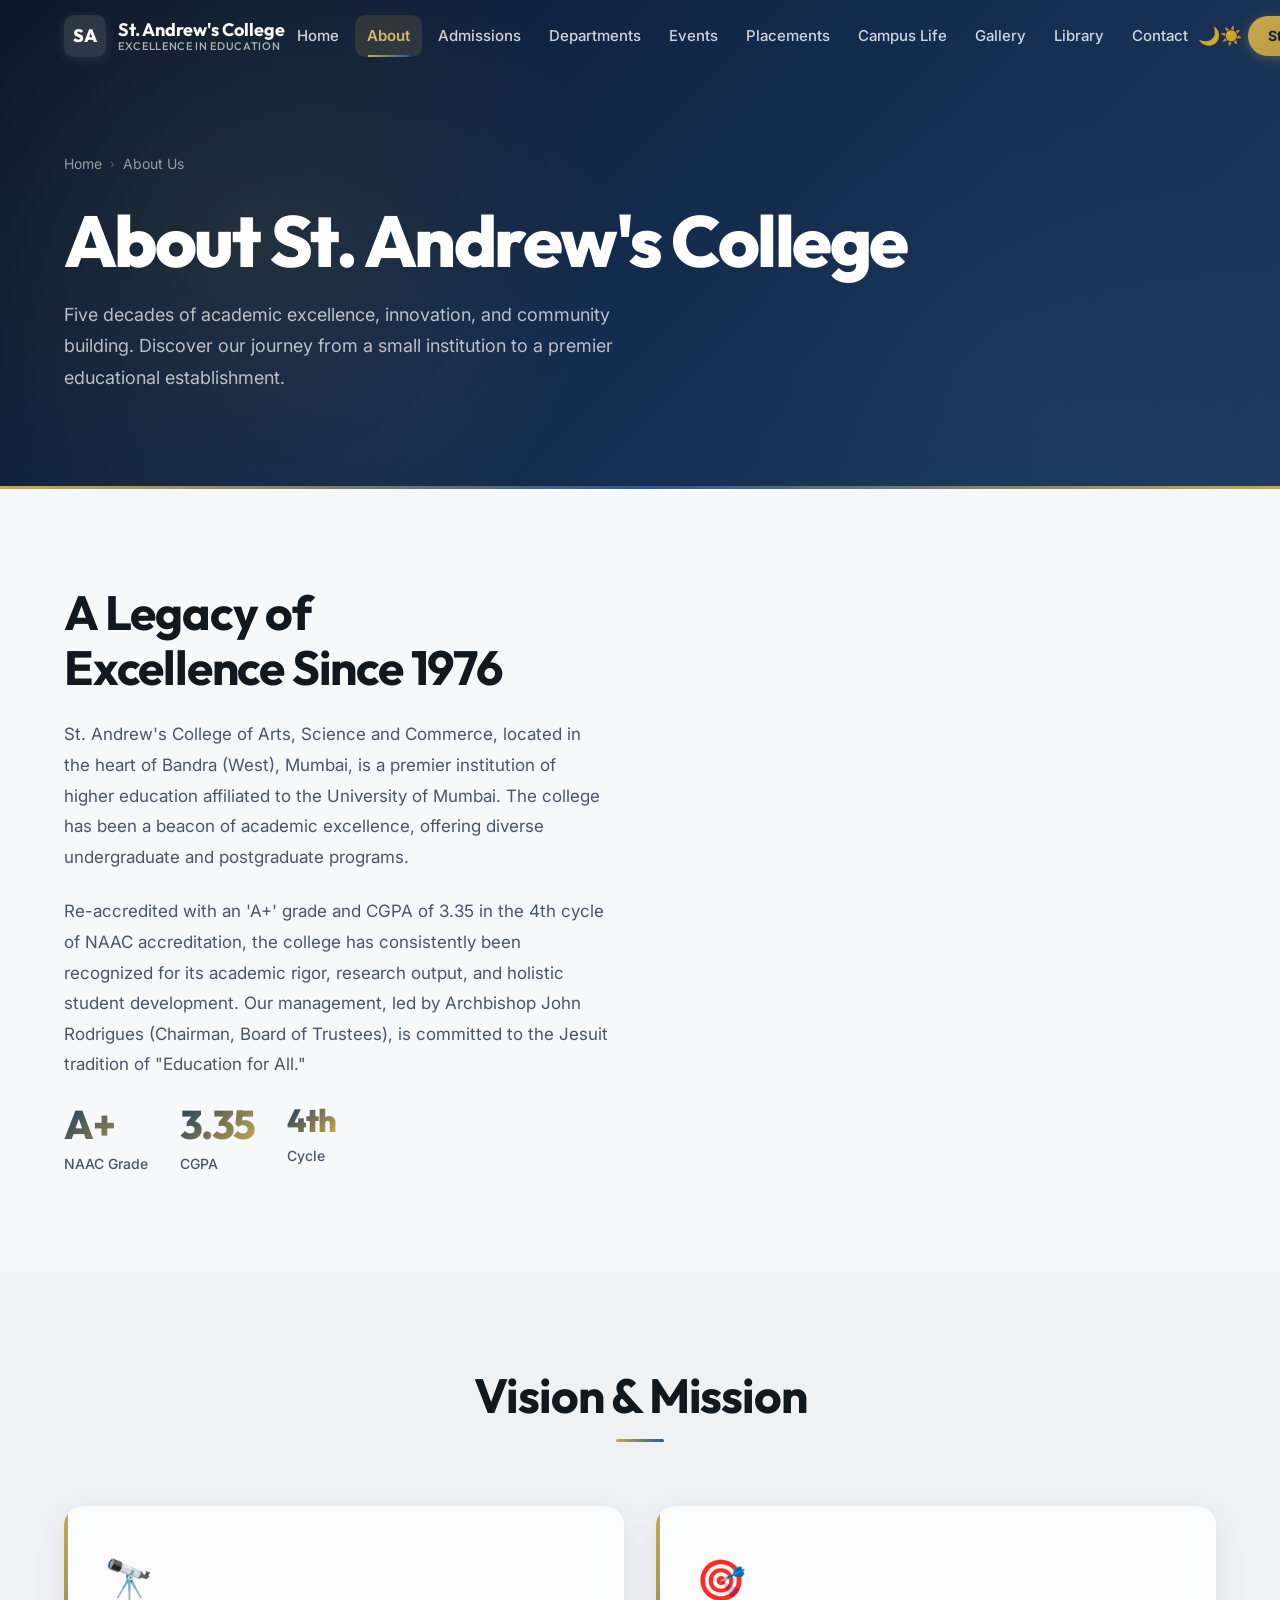
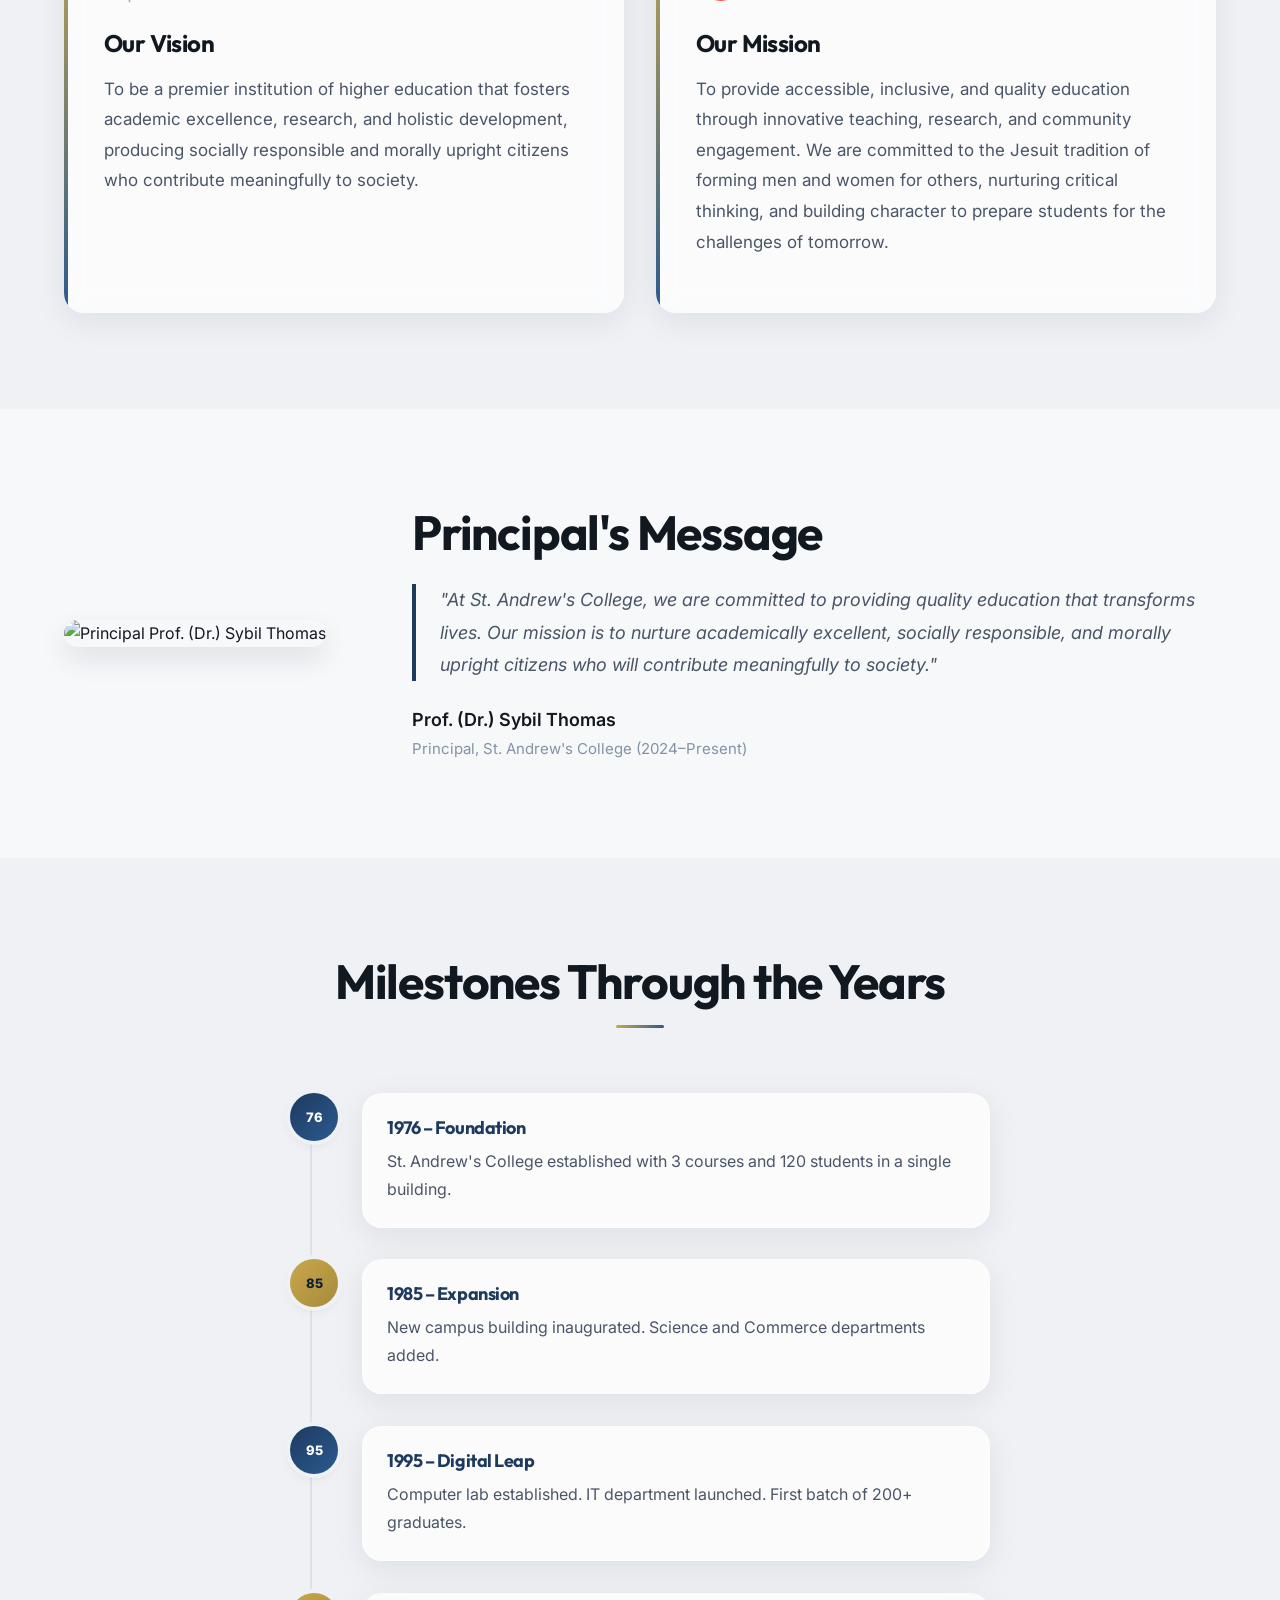
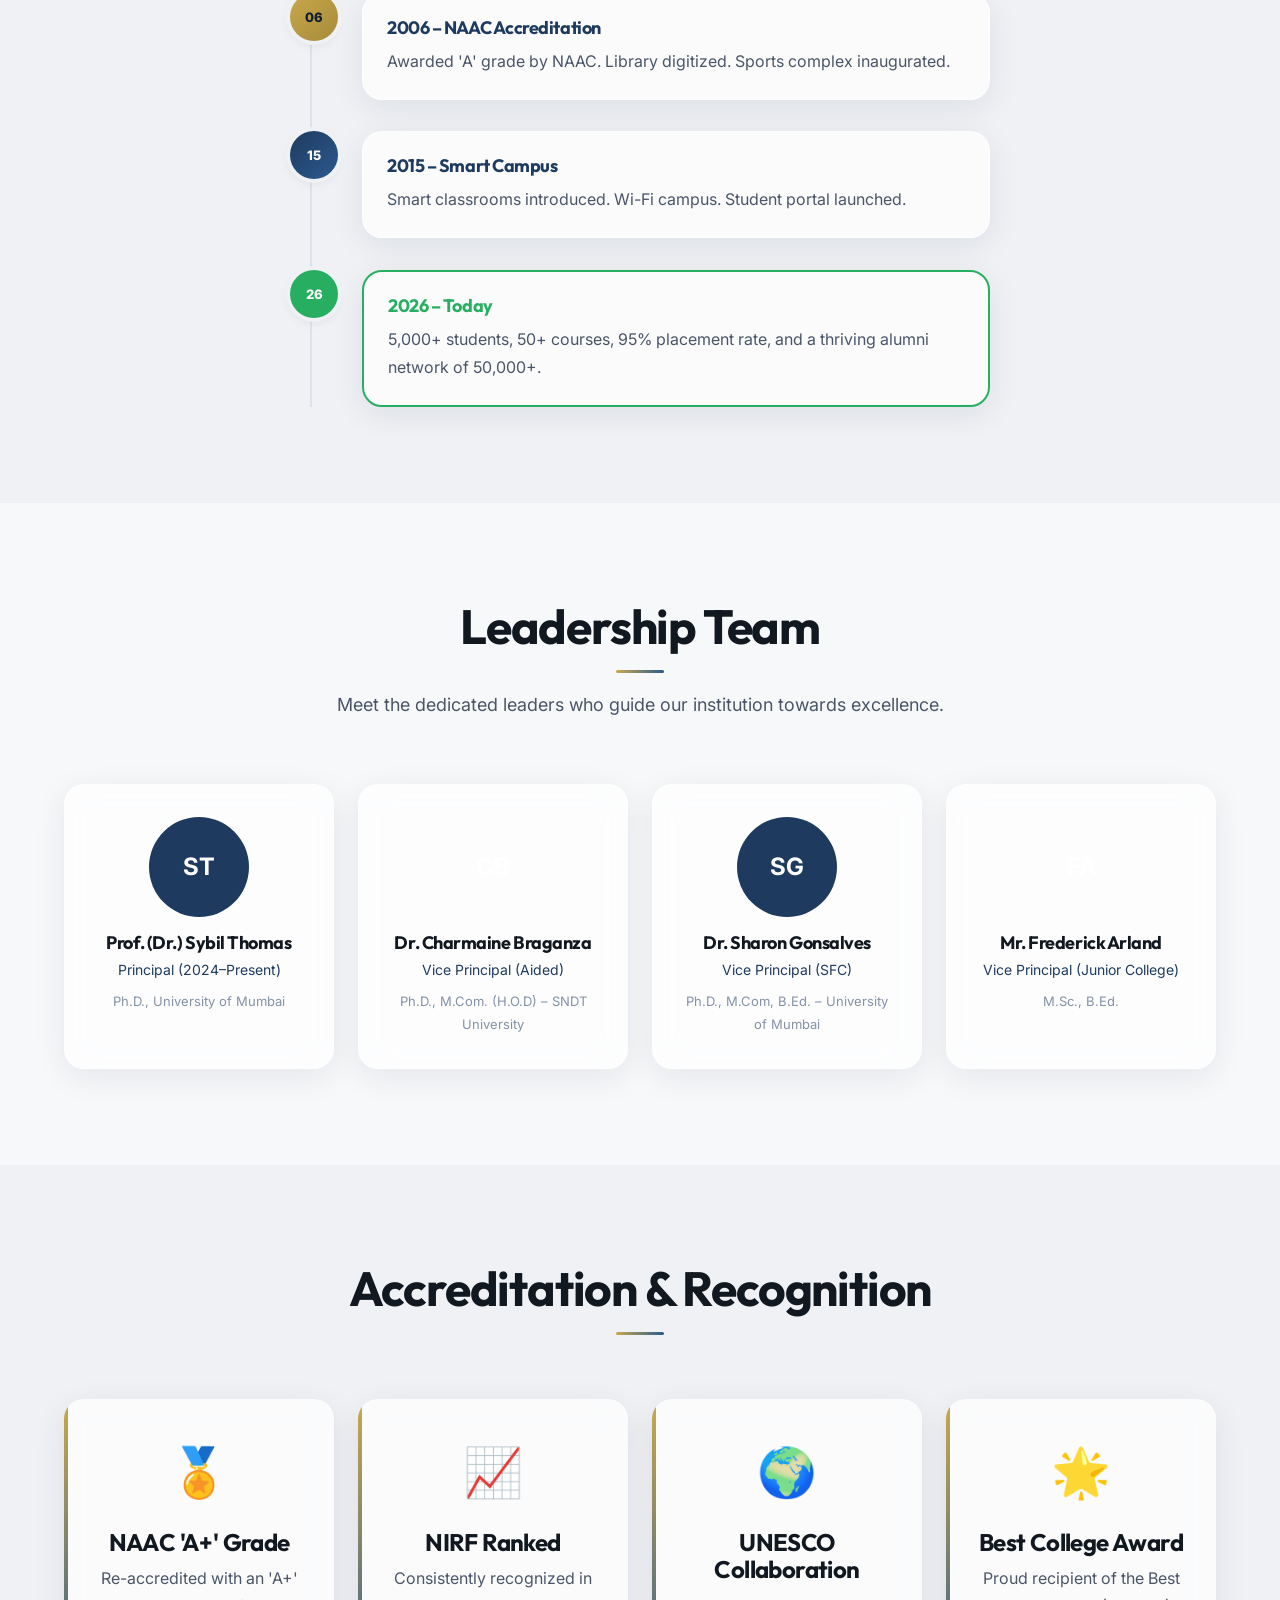
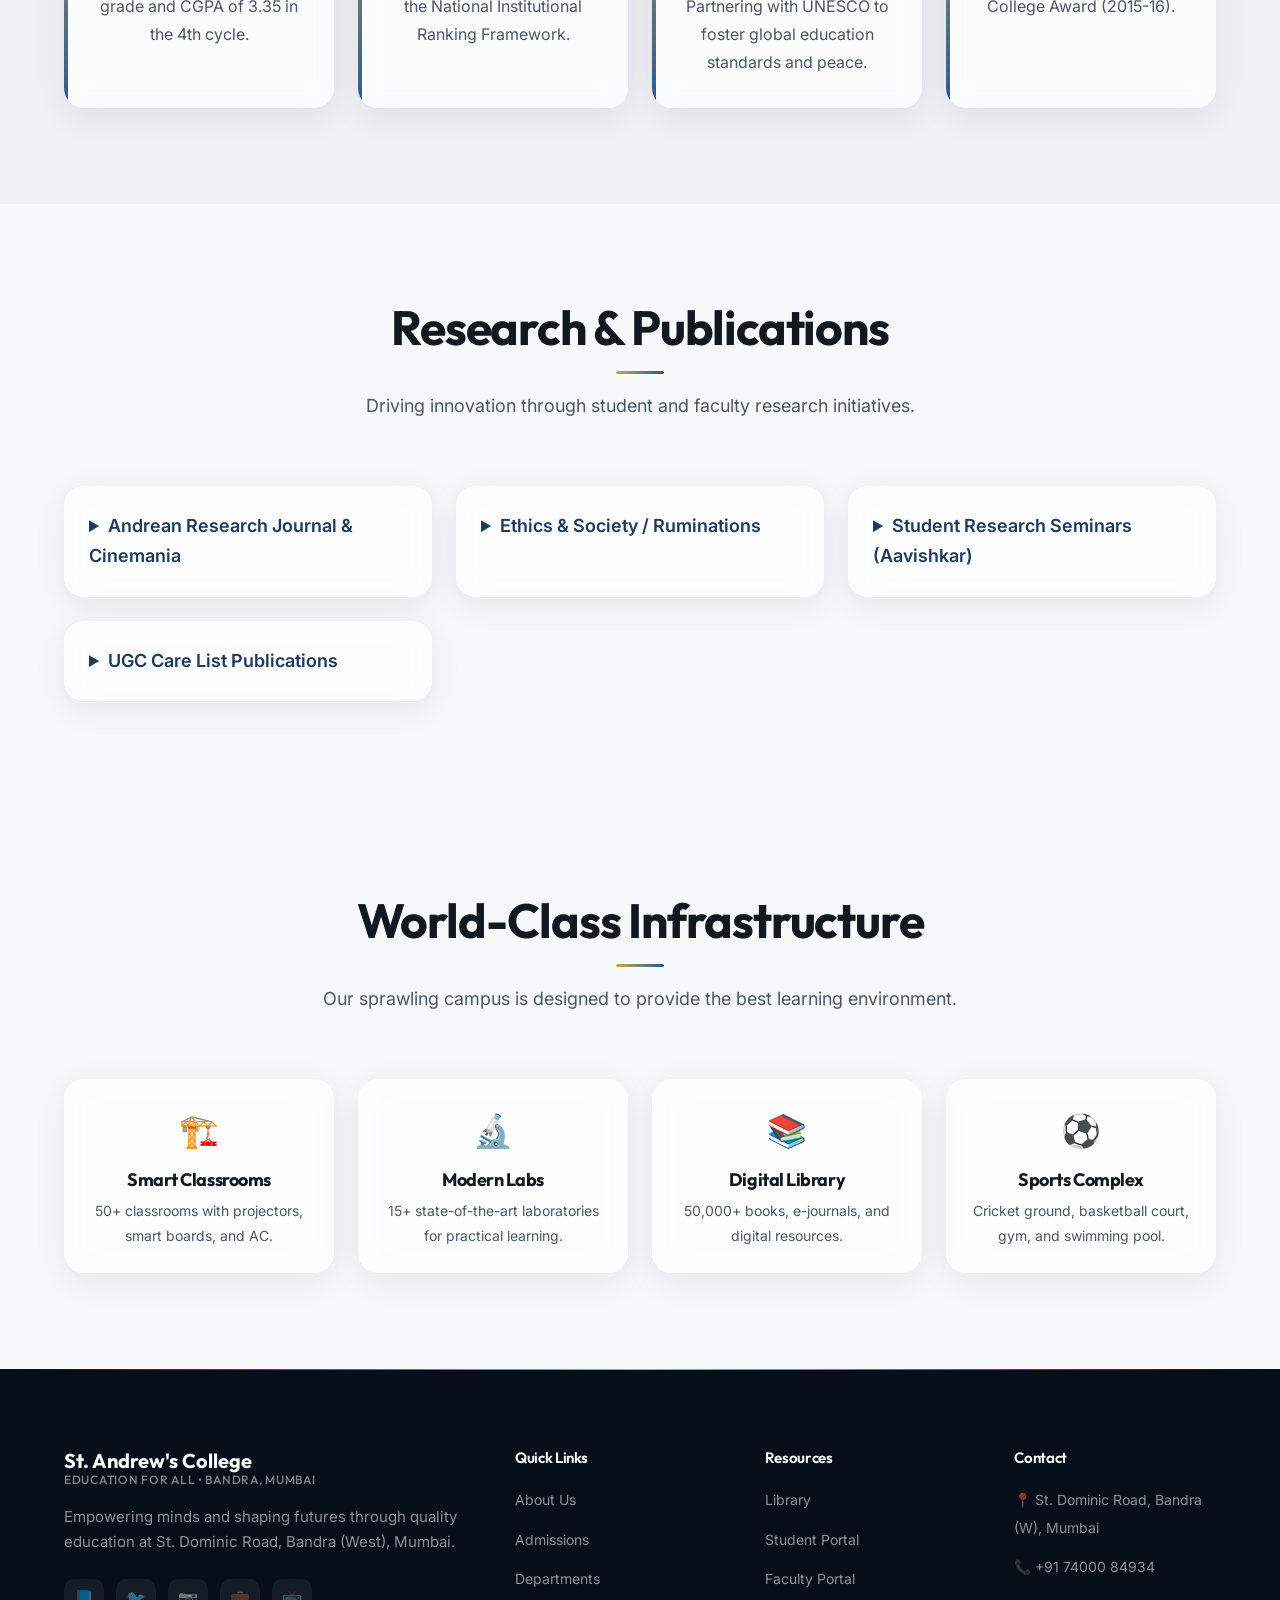
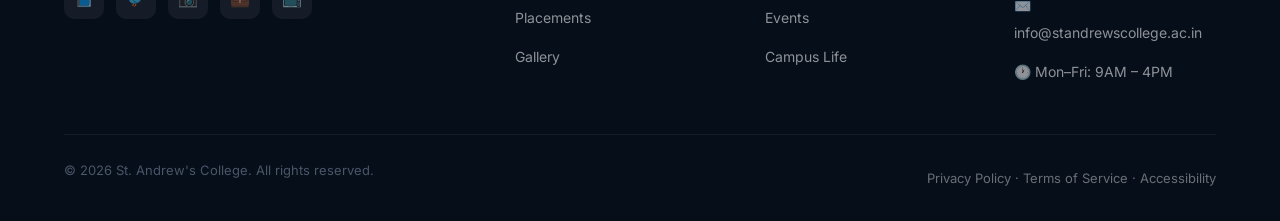
==== commit fadf8578: "feat: integrate real data from standrewscollege.ac.in - Updated contact info: real address (Bandra W" ====
--- a/about.html
+++ b/about.html
@@ -91,28 +91,28 @@
                     <div class="animate-slide-left">
                         <h2 id="history-heading" style="margin-bottom: var(--space-6);">A Legacy of Excellence Since 1976</h2>
                         <p style="font-size: 1.0625rem; line-height: 1.8; margin-bottom: var(--space-6);">
-                            Founded in 1976, St. Andrew's College began with a vision to provide quality education that is accessible to all. What started as a small institution with just 3 courses and 120 students has grown into a premier educational establishment offering 50+ courses to over 5,000 students.
+                            St. Andrew's College of Arts, Science and Commerce, located in the heart of Bandra (West), Mumbai, is a premier institution of higher education affiliated to the University of Mumbai. The college has been a beacon of academic excellence, offering diverse undergraduate and postgraduate programs.
                         </p>
                         <p style="font-size: 1.0625rem; line-height: 1.8; margin-bottom: var(--space-6);">
-                            Our founders believed that education should not just fill minds but transform lives. That philosophy continues to guide us today as we blend traditional academic values with modern teaching methodologies and state-of-the-art infrastructure.
+                            Re-accredited with an 'A+' grade and CGPA of 3.35 in the 4th cycle of NAAC accreditation, the college has consistently been recognized for its academic rigor, research output, and holistic student development. Our management, led by Archbishop John Rodrigues (Chairman, Board of Trustees), is committed to the Jesuit tradition of "Education for All."
                         </p>
                         <div style="display: flex; gap: var(--space-8);">
                             <div>
-                                <div class="stat-number" style="color: var(--secondary); font-size: 2.5rem; letter-spacing: -0.03em;">50+</div>
-                                <div class="stat-label">Years</div>
+                                <div class="stat-number" style="color: var(--secondary); font-size: 2.5rem; letter-spacing: -0.03em;">A+</div>
+                                <div class="stat-label">NAAC Grade</div>
                             </div>
                             <div>
-                                <div class="stat-number" style="color: var(--secondary); font-size: 2.5rem; letter-spacing: -0.03em;">50K+</div>
-                                <div class="stat-label">Alumni</div>
+                                <div class="stat-number" style="color: var(--secondary); font-size: 2.5rem; letter-spacing: -0.03em;">3.35</div>
+                                <div class="stat-label">CGPA</div>
                             </div>
                             <div>
-                                <div class="stat-number" style="color: var(--secondary); font-size: 2rem; letter-spacing: -0.03em;">NAAC A</div>
-                                <div class="stat-label">Grade</div>
+                                <div class="stat-number" style="color: var(--secondary); font-size: 2rem; letter-spacing: -0.03em;">4th</div>
+                                <div class="stat-label">Cycle</div>
                             </div>
                         </div>
                     </div>
                     <div class="animate-slide-right">
-                        <img src="https://images.unsplash.com/photo-1541339907198-e08756dedf3f?w=600&h=500&fit=crop" alt="Historic St. Andrew's College building" style="width: 100%; border-radius: var(--radius-2xl); box-shadow: var(--shadow-xl);" loading="lazy">
+                        <img src="https://images.unsplash.com/photo-1562774053-701939374585?w=600&h=500&fit=crop" alt="St. Andrew's College campus" style="width: 100%; border-radius: var(--radius-2xl); box-shadow: var(--shadow-xl);" loading="lazy">
                     </div>
                 </div>
             </div>
@@ -130,14 +130,14 @@
                         <div style="font-size: 2.5rem; margin-bottom: var(--space-4);">🔭</div>
                         <h3 style="margin-bottom: var(--space-4);">Our Vision</h3>
                         <p style="font-size: 1.0625rem; line-height: 1.8;">
-                            To be a globally recognized center of academic excellence that empowers students to become innovative leaders, critical thinkers, and responsible global citizens who contribute meaningfully to society.
+                            To be a premier institution of higher education that fosters academic excellence, research, and holistic development, producing socially responsible and morally upright citizens who contribute meaningfully to society.
                         </p>
                     </div>
                     <div class="card-feature animate-slide-right" style="padding: var(--space-10);">
                         <div style="font-size: 2.5rem; margin-bottom: var(--space-4);">🎯</div>
                         <h3 style="margin-bottom: var(--space-4);">Our Mission</h3>
                         <p style="font-size: 1.0625rem; line-height: 1.8;">
-                            To provide accessible, inclusive, and transformative education through innovative pedagogy, industry partnerships, and holistic development. We nurture curiosity, foster research, and build character to prepare students for the challenges of tomorrow.
+                            To provide accessible, inclusive, and quality education through innovative teaching, research, and community engagement. We are committed to the Jesuit tradition of forming men and women for others, nurturing critical thinking, and building character to prepare students for the challenges of tomorrow.
                         </p>
                     </div>
                 </div>
@@ -149,16 +149,16 @@
             <div class="container">
                 <div style="display: grid; grid-template-columns: 300px 1fr; gap: var(--space-12); align-items: center;">
                     <div class="animate-slide-left">
-                        <img src="https://images.unsplash.com/photo-1560250097-0b93528c311a?w=300&h=350&fit=crop" alt="Principal Dr. Rajesh Kumar" style="width: 100%; border-radius: var(--radius-2xl); box-shadow: var(--shadow-lg);" loading="lazy">
+                        <img src="https://images.unsplash.com/photo-1573496359142-b8d87734a5a2?w=300&h=350&fit=crop" alt="Principal Prof. (Dr.) Sybil Thomas" style="width: 100%; border-radius: var(--radius-2xl); box-shadow: var(--shadow-lg);" loading="lazy">
                     </div>
                     <div class="animate-slide-right">
                         <h2 id="principal-heading" style="margin-bottom: var(--space-6);">Principal's Message</h2>
                         <blockquote style="font-size: 1.125rem; line-height: 1.8; color: var(--text-secondary); font-style: italic; border-left: 4px solid var(--primary); padding-left: var(--space-6); margin-bottom: var(--space-6);">
-                            "Education is the most powerful weapon which you can use to change the world. At St. Andrew's, we don't just teach subjects—we shape futures. Our commitment is to provide an environment where every student discovers their potential, develops critical thinking, and emerges as a confident, compassionate leader ready to make a difference."
+                            "At St. Andrew's College, we are committed to providing quality education that transforms lives. Our mission is to nurture academically excellent, socially responsible, and morally upright citizens who will contribute meaningfully to society."
                         </blockquote>
                         <div>
-                            <strong style="font-size: 1.125rem;">Dr. Rajesh Kumar</strong>
-                            <p style="margin: 0; color: var(--text-muted); font-size: 0.9375rem;">Principal, St. Andrew's College • Ph.D. in Education, Cambridge University</p>
+                            <strong style="font-size: 1.125rem;">Prof. (Dr.) Sybil Thomas</strong>
+                            <p style="margin: 0; color: var(--text-muted); font-size: 0.9375rem;">Principal, St. Andrew's College (2024–Present)</p>
                         </div>
                     </div>
                 </div>
@@ -229,25 +229,25 @@
                     <p>Meet the dedicated leaders who guide our institution towards excellence.</p>
                 </div>
                 <div style="display: grid; grid-template-columns: repeat(4, 1fr); gap: var(--space-6);">                        <div class="card leadership-card animate-on-scroll" style="text-align: center; padding: var(--space-8);">
-                        <img src="https://images.unsplash.com/photo-1560250097-0b93528c311a?w=200&h=200&fit=crop&crop=face" alt="Dr. Rajesh Kumar" style="width: 100px; height: 100px; border-radius: 50%; object-fit: cover; margin: 0 auto var(--space-4); box-shadow: var(--shadow-md);" loading="lazy">
-                        <h4 style="margin-bottom: var(--space-1);">Dr. Rajesh Kumar</h4>
-                        <p style="color: var(--primary); font-size: 0.875rem; margin-bottom: var(--space-2);">Principal</p>
-                        <p style="font-size: 0.8125rem; color: var(--text-muted); margin: 0;">Ph.D. Education, Cambridge</p>
+                        <div style="width: 100px; height: 100px; border-radius: 50%; background: var(--primary); color: white; display: flex; align-items: center; justify-content: center; margin: 0 auto var(--space-4); font-size: 1.5rem; font-weight: 700;">ST</div>
+                        <h4 style="margin-bottom: var(--space-1);">Prof. (Dr.) Sybil Thomas</h4>
+                        <p style="color: var(--primary); font-size: 0.875rem; margin-bottom: var(--space-2);">Principal (2024–Present)</p>
+                        <p style="font-size: 0.8125rem; color: var(--text-muted); margin: 0;">Ph.D., University of Mumbai</p>
                     </div>                        <div class="card leadership-card animate-on-scroll" style="text-align: center; padding: var(--space-8);">
-                        <img src="https://images.unsplash.com/photo-1573496359142-b8d87734a5a2?w=200&h=200&fit=crop&crop=face" alt="Dr. Priya Sharma" style="width: 100px; height: 100px; border-radius: 50%; object-fit: cover; margin: 0 auto var(--space-4); box-shadow: var(--shadow-md);" loading="lazy">
-                        <h4 style="margin-bottom: var(--space-1);">Dr. Priya Sharma</h4>
-                        <p style="color: var(--primary); font-size: 0.875rem; margin-bottom: var(--space-2);">Vice Principal</p>
-                        <p style="font-size: 0.8125rem; color: var(--text-muted); margin: 0;">M.Phil Commerce, DU</p>
+                        <div style="width: 100px; height: 100px; border-radius: 50%; background: var(--secondary); color: white; display: flex; align-items: center; justify-content: center; margin: 0 auto var(--space-4); font-size: 1.5rem; font-weight: 700;">CB</div>
+                        <h4 style="margin-bottom: var(--space-1);">Dr. Charmaine Braganza</h4>
+                        <p style="color: var(--primary); font-size: 0.875rem; margin-bottom: var(--space-2);">Vice Principal (Aided)</p>
+                        <p style="font-size: 0.8125rem; color: var(--text-muted); margin: 0;">Ph.D., M.Com. (H.O.D) – SNDT University</p>
                     </div>                        <div class="card leadership-card animate-on-scroll" style="text-align: center; padding: var(--space-8);">
-                        <img src="https://images.unsplash.com/photo-1472099645785-5658abf4ff4e?w=200&h=200&fit=crop&crop=face" alt="Prof. Amit Verma" style="width: 100px; height: 100px; border-radius: 50%; object-fit: cover; margin: 0 auto var(--space-4); box-shadow: var(--shadow-md);" loading="lazy">
-                        <h4 style="margin-bottom: var(--space-1);">Prof. Amit Verma</h4>
-                        <p style="color: var(--primary); font-size: 0.875rem; margin-bottom: var(--space-2);">Dean of Academics</p>
-                        <p style="font-size: 0.8125rem; color: var(--text-muted); margin: 0;">Ph.D. Computer Science, IIT</p>
+                        <div style="width: 100px; height: 100px; border-radius: 50%; background: var(--primary); color: white; display: flex; align-items: center; justify-content: center; margin: 0 auto var(--space-4); font-size: 1.5rem; font-weight: 700;">SG</div>
+                        <h4 style="margin-bottom: var(--space-1);">Dr. Sharon Gonsalves</h4>
+                        <p style="color: var(--primary); font-size: 0.875rem; margin-bottom: var(--space-2);">Vice Principal (SFC)</p>
+                        <p style="font-size: 0.8125rem; color: var(--text-muted); margin: 0;">Ph.D., M.Com, B.Ed. – University of Mumbai</p>
                     </div>                        <div class="card leadership-card animate-on-scroll" style="text-align: center; padding: var(--space-8);">
-                        <img src="https://images.unsplash.com/photo-1580489944761-15a19d654956?w=200&h=200&fit=crop&crop=face" alt="Ms. Neha Gupta" style="width: 100px; height: 100px; border-radius: 50%; object-fit: cover; margin: 0 auto var(--space-4); box-shadow: var(--shadow-md);" loading="lazy">
-                        <h4 style="margin-bottom: var(--space-1);">Ms. Neha Gupta</h4>
-                        <p style="color: var(--primary); font-size: 0.875rem; margin-bottom: var(--space-2);">Placement Head</p>
-                        <p style="font-size: 0.8125rem; color: var(--text-muted); margin: 0;">MBA HR, XLRI</p>
+                        <div style="width: 100px; height: 100px; border-radius: 50%; background: var(--secondary); color: white; display: flex; align-items: center; justify-content: center; margin: 0 auto var(--space-4); font-size: 1.5rem; font-weight: 700;">FA</div>
+                        <h4 style="margin-bottom: var(--space-1);">Mr. Frederick Arland</h4>
+                        <p style="color: var(--primary); font-size: 0.875rem; margin-bottom: var(--space-2);">Vice Principal (Junior College)</p>
+                        <p style="font-size: 0.8125rem; color: var(--text-muted); margin: 0;">M.Sc., B.Ed.</p>
                     </div>
                 </div>
             </div>
@@ -260,22 +260,56 @@
                     
                     <h2 id="accreditation-heading">Accreditation & Recognition</h2>
                 </div>
-                <div style="display: grid; grid-template-columns: repeat(3, 1fr); gap: var(--space-6);">
+                <div style="display: grid; grid-template-columns: repeat(auto-fit, minmax(250px, 1fr)); gap: var(--space-6);">
                     <div class="card-feature animate-on-scroll" style="text-align: center; padding: var(--space-8);">
                         <div style="font-size: 3rem; margin-bottom: var(--space-4);">🏅</div>
-                        <h3 style="margin-bottom: var(--space-2);">NAAC 'A' Grade</h3>
-                        <p style="margin: 0;">Accredited with 'A' grade by the National Assessment and Accreditation Council.</p>
+                        <h3 style="margin-bottom: var(--space-2);">NAAC 'A+' Grade</h3>
+                        <p style="margin: 0;">Re-accredited with an 'A+' grade and CGPA of 3.35 in the 4th cycle.</p>
                     </div>
                     <div class="card-feature animate-on-scroll" style="text-align: center; padding: var(--space-8);">
-                        <div style="font-size: 3rem; margin-bottom: var(--space-4);">🏛️</div>
-                        <h3 style="margin-bottom: var(--space-2);">UGC Recognized</h3>
-                        <p style="margin: 0;">Recognized by University Grants Commission under Section 2(f) and 12(B).</p>
+                        <div style="font-size: 3rem; margin-bottom: var(--space-4);">📈</div>
+                        <h3 style="margin-bottom: var(--space-2);">NIRF Ranked</h3>
+                        <p style="margin: 0;">Consistently recognized in the National Institutional Ranking Framework.</p>
+                    </div>
+                    <div class="card-feature animate-on-scroll" style="text-align: center; padding: var(--space-8);">
+                        <div style="font-size: 3rem; margin-bottom: var(--space-4);">🌍</div>
+                        <h3 style="margin-bottom: var(--space-2);">UNESCO Collaboration</h3>
+                        <p style="margin: 0;">Partnering with UNESCO to foster global education standards and peace.</p>
                     </div>
                     <div class="card-feature animate-on-scroll" style="text-align: center; padding: var(--space-8);">
                         <div style="font-size: 3rem; margin-bottom: var(--space-4);">🌟</div>
-                        <h3 style="margin-bottom: var(--space-2);">ISO 9001:2015</h3>
-                        <p style="margin: 0;">ISO certified for quality management in education and administration.</p>
-                    </div>
+                        <h3 style="margin-bottom: var(--space-2);">Best College Award</h3>
+                        <p style="margin: 0;">Proud recipient of the Best College Award (2015-16).</p>
+                    </div>
+                </div>
+            </div>
+        </section>
+
+        <!-- Research Initiatives -->
+        <section class="section" aria-labelledby="research-heading">
+            <div class="container">
+                <div class="section-header animate-on-scroll">
+                    
+                    <h2 id="research-heading">Research & Publications</h2>
+                    <p>Driving innovation through student and faculty research initiatives.</p>
+                </div>
+                <div style="display: grid; grid-template-columns: repeat(auto-fit, minmax(300px, 1fr)); gap: var(--space-6);">
+                    <details class="card" style="padding: var(--space-6); cursor: pointer;">
+                        <summary style="font-weight: 600; font-size: 1.125rem; color: var(--primary);">Andrean Research Journal & Cinemania</summary>
+                        <p style="margin-top: var(--space-4); color: var(--text-secondary);">We publish the renowned Andrean Research Journal and The Cinemania, showcasing academic excellence and creative insights from our students and faculty.</p>
+                    </details>
+                    <details class="card" style="padding: var(--space-6); cursor: pointer;">
+                        <summary style="font-weight: 600; font-size: 1.125rem; color: var(--primary);">Ethics & Society / Ruminations</summary>
+                        <p style="margin-top: var(--space-4); color: var(--text-secondary);">A dedicated platform for deep philosophical and societal discussions. Ruminations is our annual publication documenting these thought-provoking seminars.</p>
+                    </details>
+                    <details class="card" style="padding: var(--space-6); cursor: pointer;">
+                        <summary style="font-weight: 600; font-size: 1.125rem; color: var(--primary);">Student Research Seminars (Aavishkar)</summary>
+                        <p style="margin-top: var(--space-4); color: var(--text-secondary);">Actively participating in Aavishkar, encouraging undergraduate and postgraduate students to present innovative research and publish their findings.</p>
+                    </details>
+                    <details class="card" style="padding: var(--space-6); cursor: pointer;">
+                        <summary style="font-weight: 600; font-size: 1.125rem; color: var(--primary);">UGC Care List Publications</summary>
+                        <p style="margin-top: var(--space-4); color: var(--text-secondary);">Our dedicated faculty consistently publishes high-impact papers in UGC Care List journals, maintaining our high academic standards.</p>
+                    </details>
                 </div>
             </div>
         </section>
@@ -321,9 +355,9 @@
                 <div class="footer-brand">
                     <div class="logo-text" style="font-size: 1.25rem; margin-bottom: var(--space-4); color: white;">
                         St. Andrew's College
-                        <small style="display: block; font-size: 0.75rem; color: rgba(255,255,255,0.5); font-weight: 500;">Excellence in Education Since 1976</small>
-                    </div>
-                    <p>Empowering minds and shaping futures through quality education, modern infrastructure, and a commitment to holistic development.</p>
+                        <small style="display: block; font-size: 0.75rem; color: rgba(255,255,255,0.5); font-weight: 500;">Education for All • Bandra, Mumbai</small>
+                    </div>
+                    <p>Empowering minds and shaping futures through quality education at St. Dominic Road, Bandra (West), Mumbai.</p>
                     <div class="footer-social">
                         <a href="#" aria-label="Facebook"><span aria-hidden="true">📘</a>
                         <a href="#" aria-label="Twitter"><span aria-hidden="true">🐦</a>
@@ -355,9 +389,9 @@
                 <div class="footer-column">
                     <h4>Contact</h4>
                     <ul class="footer-links">
-                        <li><a href="contact.html">📍 123 College Road, Education City</a></li>
-                        <li><a href="tel:+911234567890">📞 +91 123 456 7890</a></li>
-                        <li><a href="mailto:info@standrews.edu">✉️ info@standrews.edu</a></li>
+                        <li><a href="contact.html">📍 St. Dominic Road, Bandra (W), Mumbai</a></li>
+                        <li><a href="tel:+917400084934">📞 +91 74000 84934</a></li>
+                        <li><a href="mailto:info@standrewscollege.ac.in">✉️ info@standrewscollege.ac.in</a></li>
                         <li><a href="#">🕐 Mon–Fri: 9AM – 4PM</a></li>
                     </ul>
                 </div>
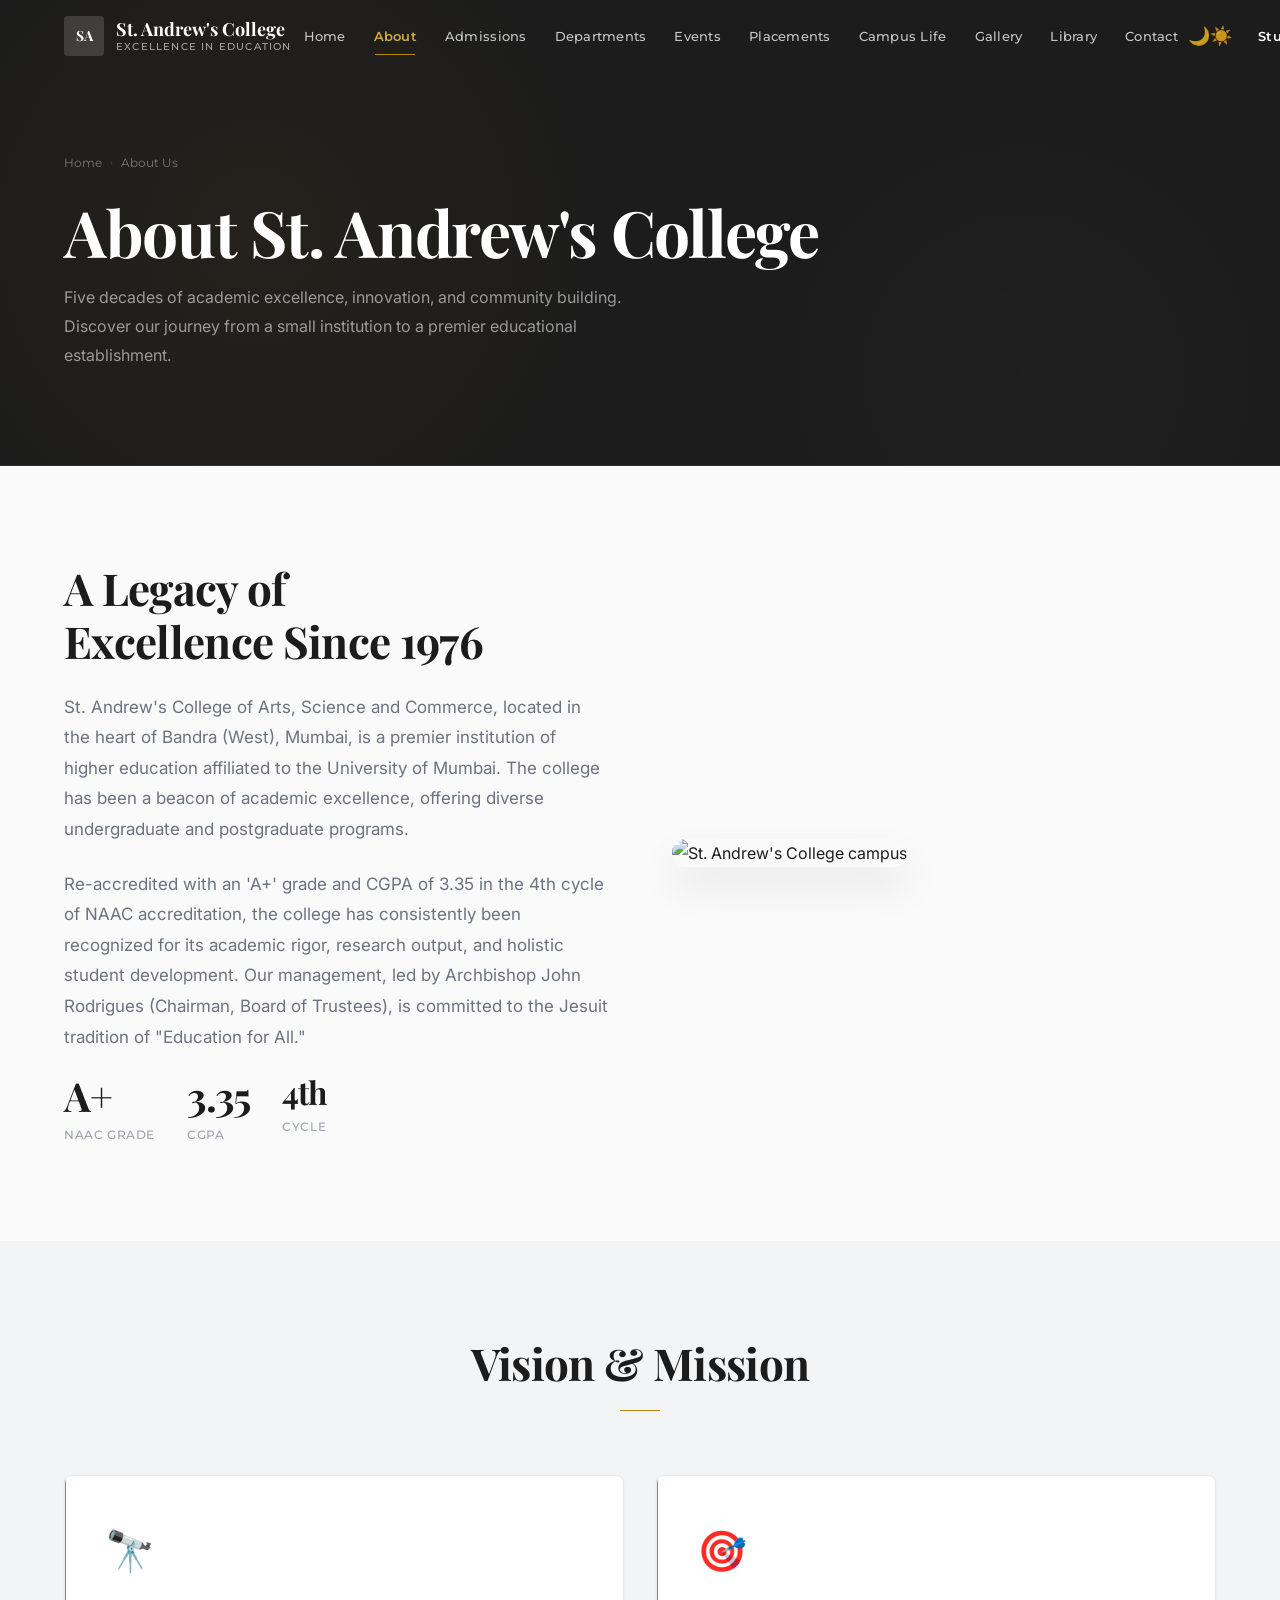
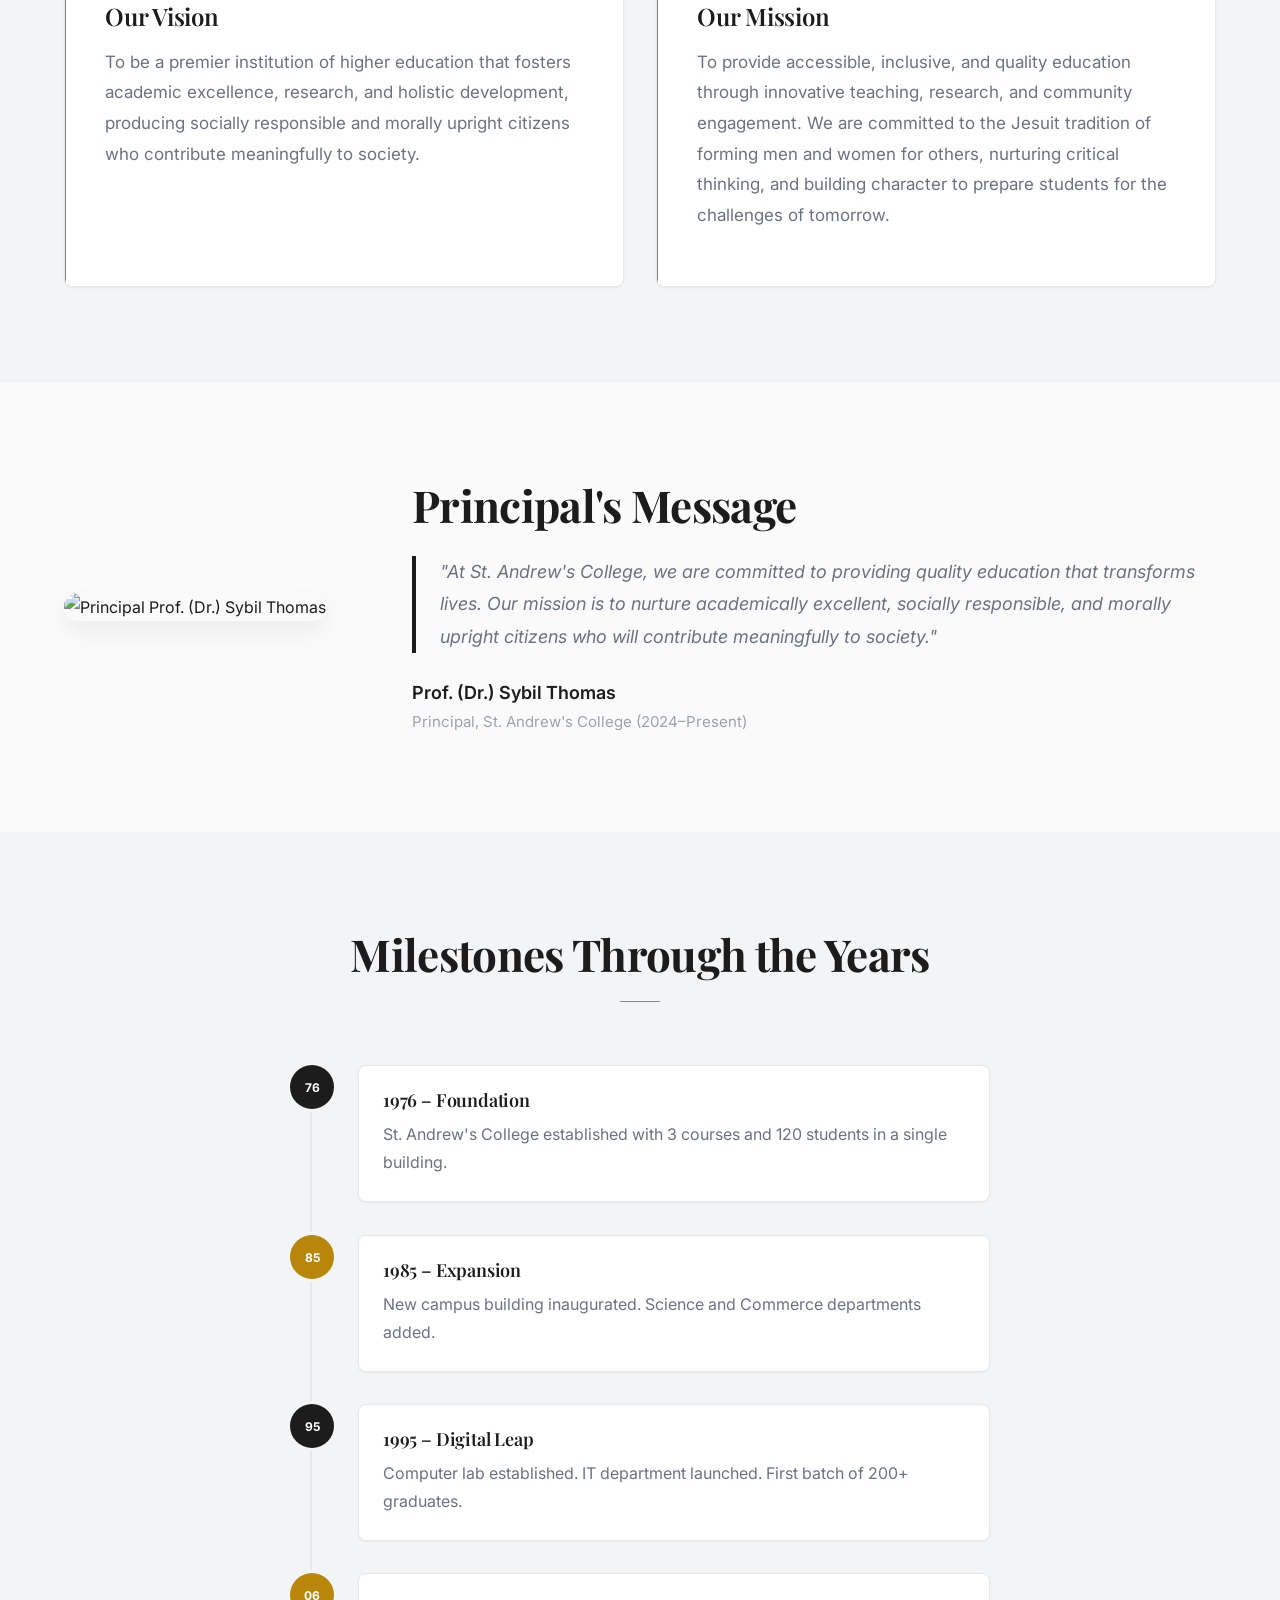
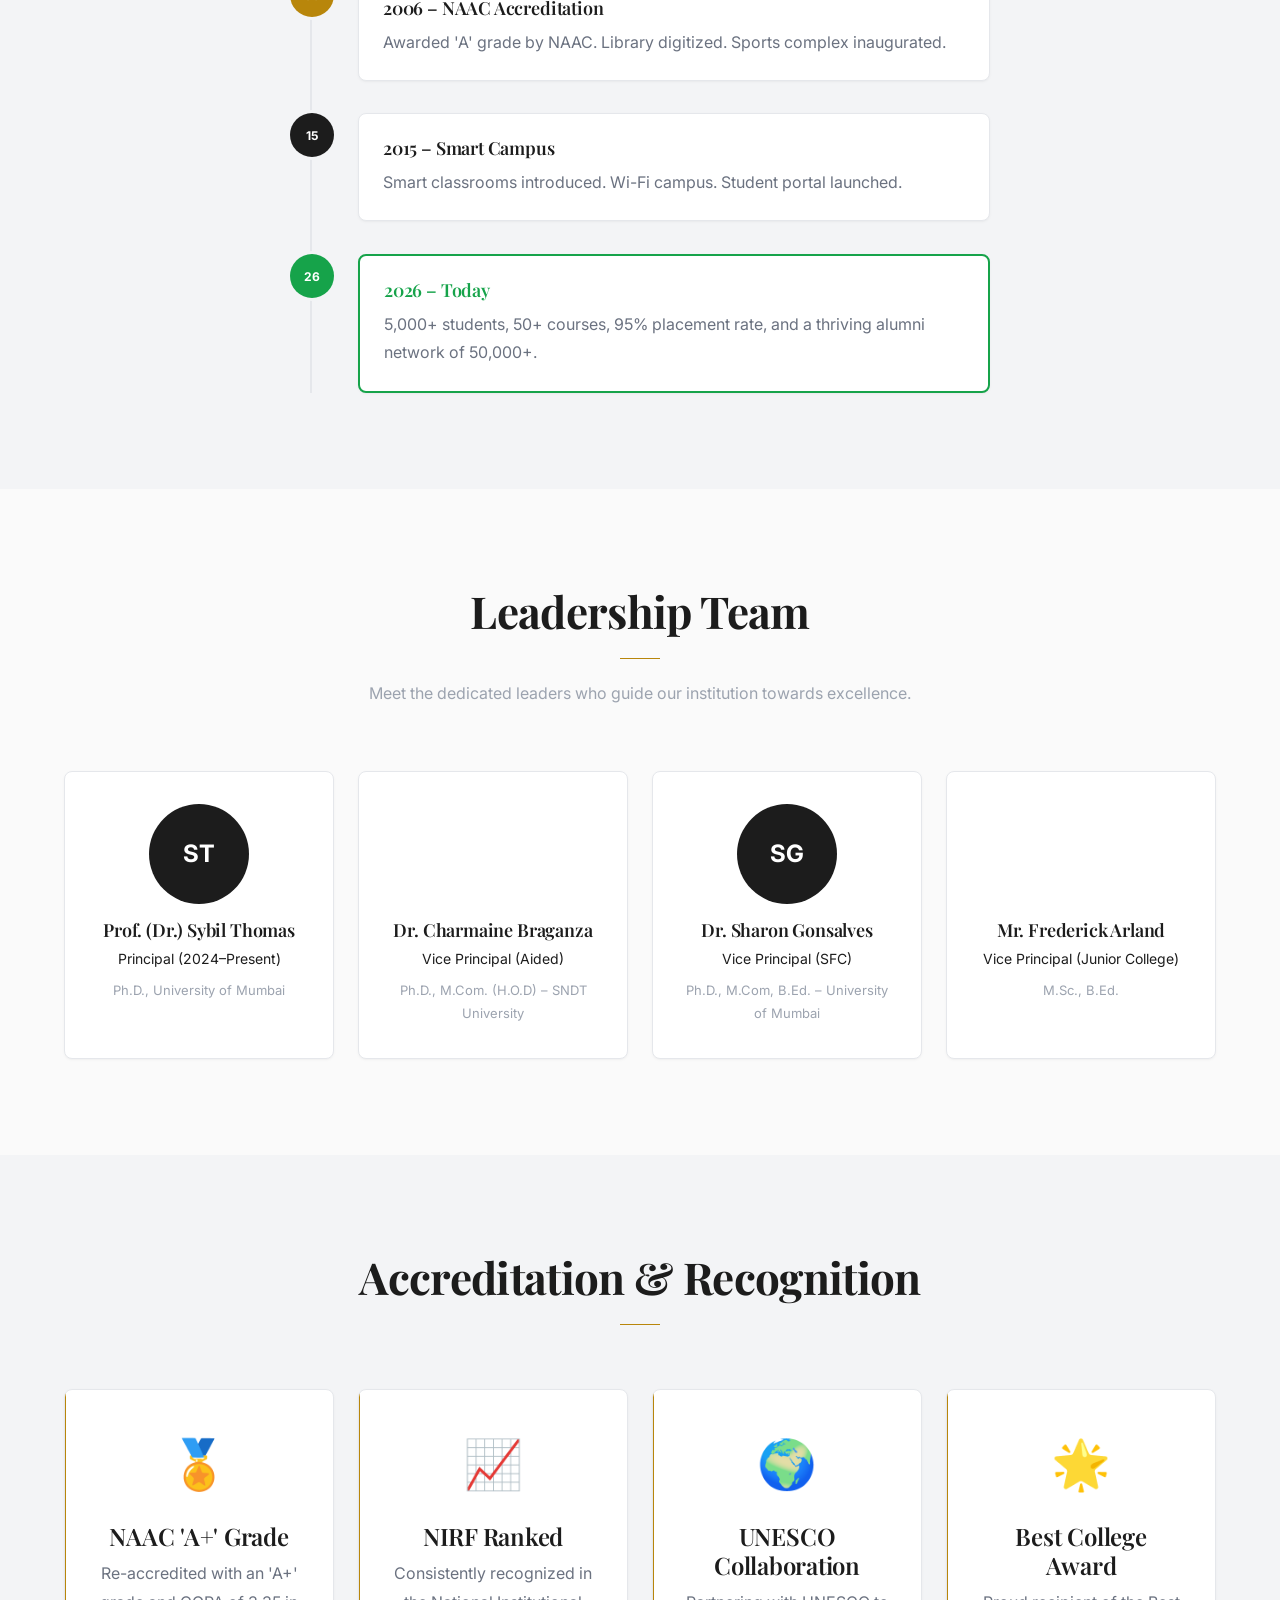
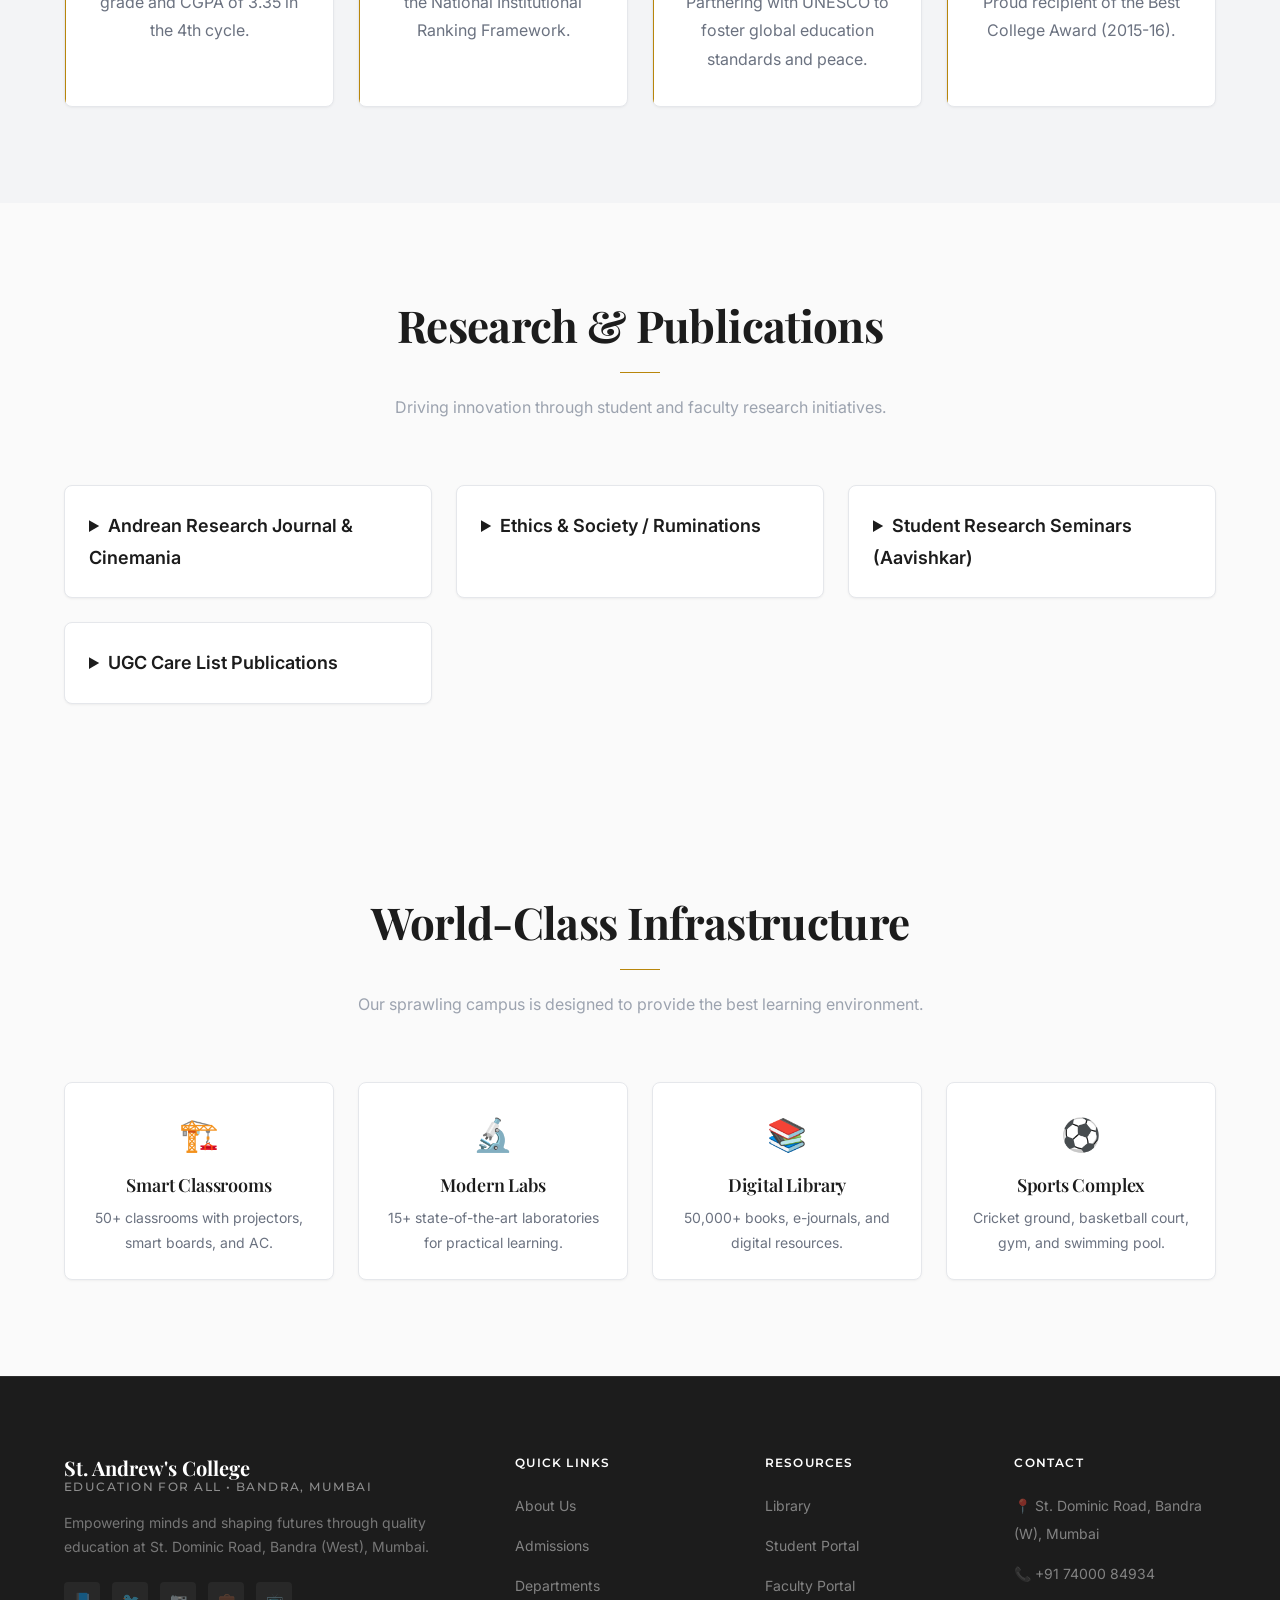
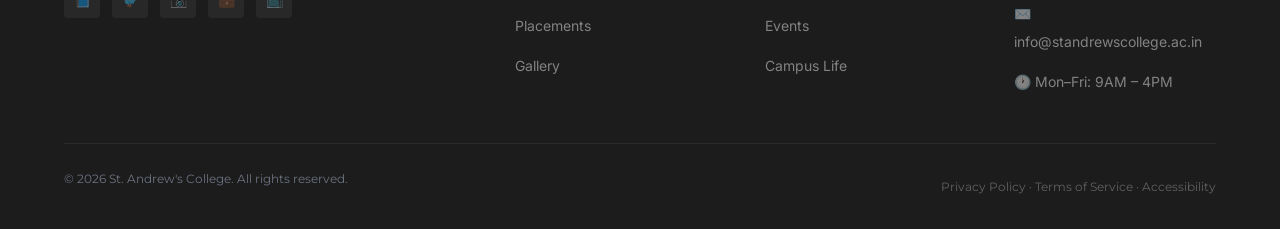
==== commit 53a0ba49: "feat: enhance website with improved styling and responsiveness" ====
--- a/about.html
+++ b/about.html
@@ -7,7 +7,7 @@
     <title>About Us | St. Andrew's College</title>
     <link rel="preconnect" href="https://fonts.googleapis.com">
     <link rel="preconnect" href="https://fonts.gstatic.com" crossorigin>
-    <link href="https://fonts.googleapis.com/css2?family=Outfit:wght@400;600;700;800&family=Inter:wght@400;500;600&display=swap" rel="stylesheet">
+    <link href="https://fonts.googleapis.com/css2?family=Playfair+Display:wght@400;500;600;700;800&family=Inter:wght@400;500;600&family=Montserrat:wght@400;500;600;700&family=Outfit:wght@400;600;700;800&display=swap" rel="stylesheet">
     <link rel="stylesheet" href="css/style.css">
     <link rel="stylesheet" href="css/responsive.css">
     <link rel="stylesheet" href="css/animations.css">
--- a/css/style.css
+++ b/css/style.css
@@ -1,65 +1,74 @@
 /* ============================================================
-   St. Andrew's College – Dark Luxe Academic Design System
-   Glassmorphism · Gradient Mesh · Premium Typography
+   St. Andrew's College – Premium Editorial Design System
+   Playfair Display · Inter · Montserrat
+   Minimal · Elegant · Luxurious
    ============================================================ */
 
 /* ---- CSS Custom Properties ---- */
 :root {
     /* Core Palette */
-    --primary: #1E3A5F;
-    --primary-light: #2B5A8F;
-    --primary-dark: #0F1F33;
-    --accent: #C9A84C;
-    --accent-light: #D4B96A;
-    --accent-dark: #A68B3A;
+    --white: #FFFFFF;
+    --off-white: #FAFAFA;
+    --charcoal: #1C1C1C;
+    --gray: #6B7280;
+    --muted-gold: #B8860B;
+    --muted-gold-light: #D4A843;
+    --muted-gold-dark: #8B6508;
+
+    /* Semantic Aliases */
+    --primary: #1C1C1C;
+    --primary-light: #3A3A3A;
+    --primary-dark: #0A0A0A;
+    --accent: #B8860B;
+    --accent-light: #D4A843;
+    --accent-dark: #8B6508;
 
     /* Backgrounds */
-    --bg: #F7F8FA;
+    --bg: #FAFAFA;
     --bg-elevated: #FFFFFF;
-    --bg-subtle: #EFF1F5;
-    --bg-dark: #0A1628;
-
-    /* Cards – glassmorphism base */
-    --card: rgba(255, 255, 255, 0.72);
-    --card-hover: rgba(255, 255, 255, 0.88);
-    --card-border: rgba(255, 255, 255, 0.45);
-    --card-shadow: 0 8px 32px rgba(10, 22, 40, 0.08);
-    --card-shadow-hover: 0 16px 48px rgba(30, 58, 95, 0.14);
+    --bg-subtle: #F3F4F6;
+
+    /* Cards */
+    --card: #FFFFFF;
+    --card-hover: #FFFFFF;
+    --card-border: #E5E7EB;
+    --card-shadow: 0 1px 3px rgba(0,0,0,0.04), 0 1px 2px rgba(0,0,0,0.02);
+    --card-shadow-hover: 0 10px 25px rgba(0,0,0,0.06), 0 4px 10px rgba(0,0,0,0.03);
 
     /* Text */
-    --text: #121820;
-    --text-secondary: #4A5568;
-    --text-muted: #8492A6;
-    --text-inverse: #F7F8FA;
+    --text: #1C1C1C;
+    --text-secondary: #6B7280;
+    --text-muted: #9CA3AF;
+    --text-inverse: #FAFAFA;
 
     /* Status */
-    --success: #27AE60;
-    --success-bg: #EAFAF1;
-    --warning: #E2A300;
-    --warning-bg: #FFF9E6;
-    --error: #E74C3C;
-    --error-bg: #FDEDEC;
-    --info: #3498DB;
-    --info-bg: #EBF5FB;
+    --success: #16A34A;
+    --success-bg: #F0FDF4;
+    --warning: #D97706;
+    --warning-bg: #FFFBEB;
+    --error: #DC2626;
+    --error-bg: #FEF2F2;
+    --info: #2563EB;
+    --info-bg: #EFF6FF;
 
     /* Borders */
-    --border: #DDE2EA;
-    --border-light: #EEF0F4;
-
-    /* Shadows */
-    --shadow-xs: 0 1px 2px rgba(0,0,0,0.04);
-    --shadow-sm: 0 2px 6px rgba(0,0,0,0.05);
-    --shadow-md: 0 4px 12px rgba(10,22,40,0.08);
-    --shadow-lg: 0 12px 28px rgba(10,22,40,0.10);
-    --shadow-xl: 0 20px 40px rgba(10,22,40,0.12);
-    --shadow-2xl: 0 32px 64px rgba(10,22,40,0.16);
-    --shadow-glow: 0 0 24px rgba(201,168,76,0.20);
+    --border: #E5E7EB;
+    --border-light: #F3F4F6;
+
+    /* Shadows – minimal, soft */
+    --shadow-xs: 0 1px 2px rgba(0,0,0,0.03);
+    --shadow-sm: 0 1px 3px rgba(0,0,0,0.04), 0 1px 2px rgba(0,0,0,0.02);
+    --shadow-md: 0 4px 12px rgba(0,0,0,0.05);
+    --shadow-lg: 0 10px 25px rgba(0,0,0,0.06);
+    --shadow-xl: 0 20px 40px rgba(0,0,0,0.08);
+    --shadow-2xl: 0 25px 50px rgba(0,0,0,0.10);
 
     /* Typography */
-    --font-heading: 'Outfit', -apple-system, BlinkMacSystemFont, sans-serif;
+    --font-heading: 'Playfair Display', Georgia, 'Times New Roman', serif;
     --font-body: 'Inter', -apple-system, BlinkMacSystemFont, sans-serif;
-
-    /* Spacing Scale */
+    --font-nav: 'Montserrat', -apple-system, BlinkMacSystemFont, sans-serif;
+
+    /* Spacing Scale – generous */
     --space-1: 0.25rem;
     --space-2: 0.5rem;
     --space-3: 0.75rem;
@@ -74,12 +83,12 @@
     --space-24: 6rem;
     --space-32: 8rem;
 
-    /* Radii */
-    --radius-sm: 6px;
-    --radius-md: 10px;
-    --radius-lg: 14px;
-    --radius-xl: 20px;
-    --radius-2xl: 28px;
+    /* Radii – minimal */
+    --radius-sm: 4px;
+    --radius-md: 6px;
+    --radius-lg: 8px;
+    --radius-xl: 12px;
+    --radius-2xl: 16px;
     --radius-full: 9999px;
 
     /* Transitions */
@@ -124,7 +133,7 @@
 body {
     font-family: var(--font-body);
     font-size: 16px;
-    line-height: 1.7;
+    line-height: 1.75;
     color: var(--text);
     background-color: var(--bg);
     -webkit-font-smoothing: antialiased;
@@ -136,30 +145,57 @@
 h1, h2, h3, h4, h5, h6 {
     font-family: var(--font-heading);
     font-weight: 700;
-    line-height: 1.15;
+    line-height: 1.2;
     color: var(--text);
-    letter-spacing: -0.025em;
-}
-
-h1 { font-size: clamp(2.5rem, 6vw, 4.5rem); text-wrap: balance; font-weight: 800; letter-spacing: -0.035em; }
-h2 { font-size: clamp(2rem, 4vw, 3rem); text-wrap: balance; font-weight: 700; }
-h3 { font-size: clamp(1.25rem, 2.5vw, 1.5rem); text-wrap: balance; }
-h4 { font-size: 1.125rem; }
+    letter-spacing: -0.01em;
+}
+
+h1 {
+    font-size: clamp(2.5rem, 5vw, 4rem);
+    text-wrap: balance;
+    font-weight: 700;
+    letter-spacing: -0.02em;
+    line-height: 1.1;
+}
+
+h2 {
+    font-size: clamp(2rem, 3.5vw, 2.75rem);
+    text-wrap: balance;
+    font-weight: 700;
+    letter-spacing: -0.015em;
+}
+
+h3 {
+    font-size: clamp(1.25rem, 2vw, 1.5rem);
+    text-wrap: balance;
+    font-weight: 600;
+}
+
+h4 {
+    font-size: 1.125rem;
+    font-weight: 600;
+}
 
 p {
     color: var(--text-secondary);
-    line-height: 1.75;
+    line-height: 1.8;
     margin-bottom: var(--space-4);
 }
 
 a {
-    color: var(--primary);
+    color: var(--text);
     text-decoration: none;
     transition: color var(--duration-fast) var(--ease-out);
 }
 
-a:hover { color: var(--primary-light); }
-strong { font-weight: 600; color: var(--text); }
+a:hover {
+    color: var(--muted-gold);
+}
+
+strong {
+    font-weight: 600;
+    color: var(--text);
+}
 
 /* ---- Layout ---- */
 .container {
@@ -197,31 +233,32 @@
 
 .section-label {
     display: inline-block;
-    font-size: 0.8125rem;
+    font-family: var(--font-nav);
+    font-size: 0.6875rem;
     font-weight: 600;
-    color: var(--accent);
-    margin-bottom: var(--space-3);
-    letter-spacing: 0.08em;
+    color: var(--muted-gold);
+    margin-bottom: var(--space-4);
+    letter-spacing: 0.15em;
     text-transform: uppercase;
 }
 
 .section-header h2 {
-    margin-bottom: var(--space-4);
+    margin-bottom: var(--space-5);
 }
 
 .section-header h2::after {
     content: '';
     display: block;
-    width: 48px;
-    height: 3px;
-    background: linear-gradient(90deg, var(--accent), var(--primary-light));
-    margin: var(--space-4) auto 0;
-    border-radius: 2px;
+    width: 40px;
+    height: 1px;
+    background: var(--muted-gold);
+    margin: var(--space-5) auto 0;
 }
 
 .section-header p {
-    font-size: 1.125rem;
-    color: var(--text-secondary);
+    font-size: 1rem;
+    color: var(--text-muted);
+    line-height: 1.8;
 }
 
 /* ---- Navigation ---- */
@@ -237,16 +274,15 @@
 }
 
 .navbar.scrolled {
-    background: rgba(247, 248, 250, 0.80);
-    backdrop-filter: blur(20px) saturate(180%);
-    -webkit-backdrop-filter: blur(20px) saturate(180%);
-    border-bottom: 1px solid rgba(0,0,0,0.06);
-    box-shadow: 0 1px 12px rgba(0,0,0,0.06);
+    background: rgba(255, 255, 255, 0.95);
+    backdrop-filter: blur(20px);
+    -webkit-backdrop-filter: blur(20px);
+    border-bottom: 1px solid var(--border);
 }
 
 body.dark-mode .navbar.scrolled {
-    background: rgba(10, 22, 40, 0.80);
-    border-bottom: 1px solid rgba(255,255,255,0.06);
+    background: rgba(28, 28, 28, 0.95);
+    border-bottom: 1px solid rgba(255,255,255,0.08);
 }
 
 .navbar .container {
@@ -266,23 +302,22 @@
 }
 
 .logo-icon {
-    width: 42px;
-    height: 42px;
-    background: linear-gradient(135deg, var(--accent), var(--accent-dark));
-    border-radius: var(--radius-md);
+    width: 40px;
+    height: 40px;
+    background: var(--charcoal);
+    border-radius: var(--radius-sm);
     display: flex;
     align-items: center;
     justify-content: center;
-    color: var(--primary-dark);
-    font-weight: 800;
-    font-size: 1.125rem;
+    color: var(--white);
+    font-weight: 700;
+    font-size: 0.875rem;
     font-family: var(--font-heading);
-    box-shadow: 0 2px 12px rgba(201,168,76,0.35);
-    transition: transform var(--duration-fast) var(--ease-spring);
+    transition: transform var(--duration-fast) var(--ease-out);
 }
 
 .logo:hover .logo-icon {
-    transform: scale(1.05);
+    transform: scale(1.02);
 }
 
 .logo-text {
@@ -295,20 +330,19 @@
 
 .logo-text small {
     display: block;
-    font-size: 0.6875rem;
+    font-family: var(--font-nav);
+    font-size: 0.625rem;
     font-weight: 500;
     color: var(--text-muted);
-    letter-spacing: 0.06em;
+    letter-spacing: 0.12em;
     text-transform: uppercase;
 }
 
 .navbar:not(.scrolled) .logo-text { color: white; }
-.navbar:not(.scrolled) .logo-text small { color: rgba(255,255,255,0.65); }
+.navbar:not(.scrolled) .logo-text small { color: rgba(255,255,255,0.6); }
 .navbar:not(.scrolled) .logo-icon {
-    background: rgba(255,255,255,0.12);
-    backdrop-filter: blur(10px);
+    background: rgba(255,255,255,0.15);
     color: white;
-    box-shadow: 0 2px 12px rgba(255,255,255,0.1);
 }
 
 /* Nav Links */
@@ -323,39 +357,37 @@
     display: flex;
     align-items: center;
     padding: var(--space-2) var(--space-3);
-    font-size: 0.9375rem;
+    font-family: var(--font-nav);
+    font-size: 0.8125rem;
     font-weight: 500;
     color: var(--text-secondary);
     text-decoration: none;
-    border-radius: var(--radius-md);
+    border-radius: var(--radius-sm);
     transition: all var(--duration-fast) var(--ease-out);
     position: relative;
     white-space: nowrap;
+    letter-spacing: 0.02em;
 }
 
 .navbar:not(.scrolled) .nav-links a {
-    color: rgba(255,255,255,0.80);
+    color: rgba(255,255,255,0.75);
 }
 
 .navbar:not(.scrolled) .nav-links a:hover {
     color: white;
-    background: rgba(255,255,255,0.10);
 }
 
 .nav-links a:hover {
-    color: var(--primary);
-    background: rgba(30,58,95,0.06);
+    color: var(--text);
 }
 
 .nav-links a.active {
-    color: var(--accent-dark);
-    background: rgba(201,168,76,0.10);
+    color: var(--muted-gold);
     font-weight: 600;
 }
 
 .navbar:not(.scrolled) .nav-links a.active {
-    color: var(--accent-light);
-    background: rgba(201,168,76,0.15);
+    color: var(--muted-gold-light);
 }
 
 /* Nav Actions */
@@ -373,7 +405,7 @@
     height: 40px;
     border: none;
     background: transparent;
-    border-radius: var(--radius-md);
+    border-radius: var(--radius-sm);
     cursor: pointer;
     color: var(--text-secondary);
     transition: all var(--duration-fast) var(--ease-out);
@@ -381,16 +413,14 @@
 }
 
 .navbar:not(.scrolled) .nav-btn {
-    color: rgba(255,255,255,0.80);
+    color: rgba(255,255,255,0.75);
 }
 
 .nav-btn:hover {
-    background: rgba(30,58,95,0.08);
-    color: var(--primary);
+    color: var(--text);
 }
 
 .navbar:not(.scrolled) .nav-btn:hover {
-    background: rgba(255,255,255,0.12);
     color: white;
 }
 
@@ -399,22 +429,21 @@
     align-items: center;
     gap: var(--space-2);
     padding: var(--space-2) var(--space-5);
-    background: linear-gradient(135deg, var(--accent), var(--accent-dark));
-    color: var(--primary-dark) !important;
-    font-size: 0.875rem;
-    font-weight: 700;
-    border-radius: var(--radius-full);
+    background: var(--charcoal);
+    color: var(--white) !important;
+    font-family: var(--font-nav);
+    font-size: 0.8125rem;
+    font-weight: 600;
+    border-radius: var(--radius-sm);
     text-decoration: none;
     transition: all var(--duration-fast) var(--ease-out);
-    box-shadow: 0 2px 12px rgba(201,168,76,0.35);
     white-space: nowrap;
+    letter-spacing: 0.02em;
 }
 
 .nav-cta:hover {
-    background: linear-gradient(135deg, var(--accent-light), var(--accent));
-    transform: translateY(-1px);
-    box-shadow: 0 6px 20px rgba(201,168,76,0.45);
-    color: var(--primary-dark) !important;
+    background: var(--muted-gold);
+    color: var(--white) !important;
 }
 
 /* Hamburger */
@@ -429,22 +458,14 @@
     background: none;
     border: none;
     cursor: pointer;
-    border-radius: var(--radius-md);
+    border-radius: var(--radius-sm);
     transition: background var(--duration-fast);
-}
-
-.hamburger:hover {
-    background: rgba(30,58,95,0.08);
-}
-
-.navbar:not(.scrolled) .hamburger:hover {
-    background: rgba(255,255,255,0.12);
 }
 
 .hamburger span {
     display: block;
     width: 100%;
-    height: 2px;
+    height: 1.5px;
     background: var(--text);
     border-radius: 2px;
     transition: all var(--duration-normal) var(--ease-out);
@@ -474,9 +495,9 @@
     left: 0;
     right: 0;
     bottom: 0;
-    background: var(--bg-elevated);
+    background: var(--white);
     z-index: var(--z-overlay);
-    padding: var(--space-6);
+    padding: var(--space-8) var(--space-6);
     overflow-y: auto;
     transform: translateX(100%);
     transition: transform var(--duration-slow) var(--ease-out);
@@ -498,24 +519,24 @@
     align-items: center;
     gap: var(--space-3);
     padding: var(--space-4) var(--space-4);
-    font-size: 1.0625rem;
+    font-family: var(--font-nav);
+    font-size: 0.9375rem;
     font-weight: 500;
     color: var(--text);
     text-decoration: none;
-    border-radius: var(--radius-lg);
+    border-radius: var(--radius-md);
     transition: all var(--duration-fast);
 }
 
 .mobile-nav-links a:hover,
 .mobile-nav-links a.active {
-    background: rgba(201,168,76,0.08);
-    color: var(--accent-dark);
+    color: var(--muted-gold);
 }
 
 .mobile-nav-links a .nav-icon {
     width: 20px;
     text-align: center;
-    opacity: 0.7;
+    opacity: 0.5;
 }
 
 .mobile-nav-divider {
@@ -528,10 +549,11 @@
     display: block;
     text-align: center;
     padding: var(--space-4);
-    background: linear-gradient(135deg, var(--accent), var(--accent-dark));
-    color: var(--primary-dark) !important;
-    font-weight: 700;
-    border-radius: var(--radius-lg);
+    background: var(--charcoal);
+    color: var(--white) !important;
+    font-family: var(--font-nav);
+    font-weight: 600;
+    border-radius: var(--radius-md);
     margin-top: var(--space-4);
 }
 
@@ -542,60 +564,58 @@
     justify-content: center;
     gap: var(--space-2);
     padding: var(--space-3) var(--space-6);
-    font-family: var(--font-body);
-    font-size: 0.9375rem;
+    font-family: var(--font-nav);
+    font-size: 0.8125rem;
     font-weight: 600;
     line-height: 1.5;
     text-decoration: none;
     border: none;
-    border-radius: var(--radius-full);
+    border-radius: var(--radius-sm);
     cursor: pointer;
     transition: all var(--duration-fast) var(--ease-out);
     white-space: nowrap;
     position: relative;
     overflow: hidden;
+    letter-spacing: 0.03em;
+    text-transform: uppercase;
 }
 
 .btn:active {
-    transform: scale(0.97);
+    transform: scale(0.98);
 }
 
 .btn-primary {
-    background: linear-gradient(135deg, var(--primary), var(--primary-light));
-    color: white;
-    box-shadow: 0 4px 16px rgba(30,58,95,0.30);
+    background: var(--charcoal);
+    color: var(--white);
+    box-shadow: none;
 }
 
 .btn-primary:hover {
-    background: linear-gradient(135deg, var(--primary-light), var(--primary));
-    color: white;
-    transform: translateY(-2px);
-    box-shadow: 0 8px 24px rgba(30,58,95,0.35);
+    background: var(--muted-gold);
+    color: var(--white);
+    transform: translateY(-1px);
 }
 
 .btn-secondary {
-    background: linear-gradient(135deg, var(--accent), var(--accent-dark));
-    color: var(--primary-dark);
-    box-shadow: 0 4px 16px rgba(201,168,76,0.30);
+    background: var(--muted-gold);
+    color: var(--white);
+    box-shadow: none;
 }
 
 .btn-secondary:hover {
-    background: linear-gradient(135deg, var(--accent-light), var(--accent));
-    transform: translateY(-2px);
-    box-shadow: 0 8px 24px rgba(201,168,76,0.40);
+    background: var(--muted-gold-dark);
+    transform: translateY(-1px);
 }
 
 .btn-outline {
     background: transparent;
-    color: var(--primary);
-    border: 2px solid var(--primary);
+    color: var(--text);
+    border: 1px solid var(--border);
 }
 
 .btn-outline:hover {
-    background: var(--primary);
-    color: white;
-    transform: translateY(-2px);
-    box-shadow: 0 8px 24px rgba(30,58,95,0.25);
+    border-color: var(--charcoal);
+    color: var(--text);
 }
 
 .btn-ghost {
@@ -611,41 +631,38 @@
 }
 
 .btn-white {
-    background: white;
-    color: var(--primary);
+    background: var(--white);
+    color: var(--text);
+    box-shadow: var(--shadow-sm);
+}
+
+.btn-white:hover {
+    transform: translateY(-1px);
     box-shadow: var(--shadow-md);
-}
-
-.btn-white:hover {
-    transform: translateY(-2px);
-    box-shadow: var(--shadow-xl);
-    color: var(--primary);
+    color: var(--text);
 }
 
 .btn-lg {
-    padding: var(--space-4) var(--space-10);
-    font-size: 1rem;
-    border-radius: var(--radius-full);
+    padding: var(--space-4) var(--space-8);
+    font-size: 0.8125rem;
 }
 
 .btn-sm {
     padding: var(--space-2) var(--space-4);
-    font-size: 0.8125rem;
+    font-size: 0.75rem;
 }
 
 .btn-icon {
     width: 44px;
     height: 44px;
     padding: 0;
-    border-radius: var(--radius-md);
-}
-
-/* ---- Cards (Glassmorphism) ---- */
+    border-radius: var(--radius-sm);
+}
+
+/* ---- Cards ---- */
 .card {
     background: var(--card);
-    backdrop-filter: blur(16px) saturate(180%);
-    -webkit-backdrop-filter: blur(16px) saturate(180%);
-    border-radius: var(--radius-xl);
+    border-radius: var(--radius-lg);
     border: 1px solid var(--card-border);
     padding: var(--space-8);
     transition: all var(--duration-normal) var(--ease-out);
@@ -655,15 +672,14 @@
 
 .card:hover {
     box-shadow: var(--card-shadow-hover);
-    border-color: rgba(201,168,76,0.20);
-    transform: translateY(-4px);
+    border-color: var(--border);
+    transform: translateY(-2px);
 }
 
 .card-accent {
     background: var(--card);
-    backdrop-filter: blur(16px);
-    border-radius: var(--radius-xl);
-    border: none;
+    border-radius: var(--radius-lg);
+    border: 1px solid var(--card-border);
     padding: var(--space-8);
     transition: all var(--duration-normal) var(--ease-out);
     position: relative;
@@ -675,14 +691,14 @@
     position: absolute;
     top: 0;
     left: 0;
-    width: 4px;
+    width: 1px;
     height: 100%;
-    background: linear-gradient(180deg, var(--accent), var(--primary-light));
+    background: var(--muted-gold);
 }
 
 .card-flat {
     background: var(--card);
-    border-radius: var(--radius-xl);
+    border-radius: var(--radius-lg);
     border: 1px solid var(--card-border);
     padding: var(--space-8);
 }
@@ -693,22 +709,19 @@
     min-height: 100vh;
     display: flex;
     align-items: center;
-    background: linear-gradient(135deg, #0A1628 0%, #132B4D 40%, #1E3A5F 70%, #0F2440 100%);
+    background: var(--charcoal);
     color: white;
     overflow: hidden;
     padding-top: var(--navbar-height);
 }
 
-/* Gradient mesh orbs */
 .hero::before {
     content: '';
     position: absolute;
     inset: 0;
     background:
-        radial-gradient(ellipse 600px 600px at 15% 50%, rgba(201,168,76,0.12) 0%, transparent 70%),
-        radial-gradient(ellipse 500px 500px at 75% 20%, rgba(43,90,143,0.20) 0%, transparent 70%),
-        radial-gradient(ellipse 400px 400px at 60% 85%, rgba(201,168,76,0.08) 0%, transparent 70%),
-        radial-gradient(ellipse 300px 300px at 90% 60%, rgba(52,152,219,0.10) 0%, transparent 70%);
+        radial-gradient(ellipse 800px 800px at 10% 50%, rgba(184,134,11,0.06) 0%, transparent 70%),
+        radial-gradient(ellipse 600px 600px at 90% 20%, rgba(255,255,255,0.02) 0%, transparent 70%);
     pointer-events: none;
 }
 
@@ -716,9 +729,9 @@
     position: absolute;
     inset: 0;
     background-image:
-        linear-gradient(rgba(255,255,255,0.025) 1px, transparent 1px),
-        linear-gradient(90deg, rgba(255,255,255,0.025) 1px, transparent 1px);
-    background-size: 72px 72px;
+        linear-gradient(rgba(255,255,255,0.015) 1px, transparent 1px),
+        linear-gradient(90deg, rgba(255,255,255,0.015) 1px, transparent 1px);
+    background-size: 80px 80px;
     pointer-events: none;
     mask-image: radial-gradient(ellipse 80% 80% at 50% 50%, black 20%, transparent 70%);
     -webkit-mask-image: radial-gradient(ellipse 80% 80% at 50% 50%, black 20%, transparent 70%);
@@ -736,7 +749,7 @@
 }
 
 .hero-content {
-    max-width: 600px;
+    max-width: 580px;
 }
 
 .hero-badge {
@@ -744,19 +757,21 @@
     align-items: center;
     gap: var(--space-2);
     padding: var(--space-2) var(--space-4);
-    background: rgba(201,168,76,0.12);
-    backdrop-filter: blur(12px);
-    border: 1px solid rgba(201,168,76,0.25);
-    border-radius: var(--radius-full);
-    font-size: 0.8125rem;
+    background: rgba(255,255,255,0.06);
+    border: 1px solid rgba(255,255,255,0.1);
+    border-radius: var(--radius-sm);
+    font-family: var(--font-nav);
+    font-size: 0.6875rem;
     font-weight: 600;
-    color: var(--accent-light);
+    color: rgba(255,255,255,0.7);
     margin-bottom: var(--space-8);
+    letter-spacing: 0.1em;
+    text-transform: uppercase;
 }
 
 .hero-badge .badge-dot {
-    width: 8px;
-    height: 8px;
+    width: 6px;
+    height: 6px;
     background: var(--success);
     border-radius: 50%;
     animation: pulse-dot 2s ease-in-out infinite;
@@ -768,27 +783,25 @@
 }
 
 .hero h1 {
-    font-size: clamp(3rem, 7vw, 5.5rem);
-    font-weight: 800;
-    line-height: 1.05;
+    font-size: clamp(2.75rem, 6vw, 4.5rem);
+    font-weight: 700;
+    line-height: 1.08;
     margin-bottom: var(--space-6);
-    letter-spacing: -0.04em;
+    letter-spacing: -0.025em;
+    color: white;
 }
 
 .hero h1 .highlight {
-    background: linear-gradient(135deg, var(--accent-light), var(--accent));
-    -webkit-background-clip: text;
-    -webkit-text-fill-color: transparent;
-    background-clip: text;
+    color: var(--muted-gold-light);
     display: block;
 }
 
 .hero-description {
-    font-size: 1.125rem;
-    color: rgba(255,255,255,0.75);
-    line-height: 1.75;
+    font-size: 1rem;
+    color: rgba(255,255,255,0.55);
+    line-height: 1.85;
     margin-bottom: var(--space-10);
-    max-width: 480px;
+    max-width: 460px;
 }
 
 .hero-actions {
@@ -810,20 +823,20 @@
 .hero-stat-number {
     display: block;
     font-family: var(--font-heading);
-    font-size: 2.5rem;
-    font-weight: 800;
-    background: linear-gradient(135deg, var(--accent-light), var(--accent));
-    -webkit-background-clip: text;
-    -webkit-text-fill-color: transparent;
-    background-clip: text;
+    font-size: 2.25rem;
+    font-weight: 700;
+    color: var(--muted-gold-light);
     line-height: 1;
 }
 
 .hero-stat-label {
-    font-size: 0.8125rem;
-    color: rgba(255,255,255,0.55);
-    margin-top: var(--space-1);
+    font-family: var(--font-nav);
+    font-size: 0.6875rem;
+    color: rgba(255,255,255,0.4);
+    margin-top: var(--space-2);
     font-weight: 500;
+    letter-spacing: 0.05em;
+    text-transform: uppercase;
 }
 
 .hero-visual {
@@ -838,9 +851,8 @@
     width: 100%;
     max-width: 520px;
     aspect-ratio: 4/3;
-    border-radius: var(--radius-2xl);
+    border-radius: var(--radius-lg);
     overflow: hidden;
-    box-shadow: 0 32px 64px rgba(0,0,0,0.35);
     border: 1px solid rgba(255,255,255,0.08);
 }
 
@@ -852,13 +864,10 @@
 
 .hero-floating-card {
     position: absolute;
-    background: rgba(255,255,255,0.10);
-    backdrop-filter: blur(20px) saturate(180%);
-    -webkit-backdrop-filter: blur(20px) saturate(180%);
-    border-radius: var(--radius-xl);
-    padding: var(--space-4) var(--space-5);
-    box-shadow: 0 8px 32px rgba(0,0,0,0.20);
-    border: 1px solid rgba(255,255,255,0.12);
+    background: rgba(255,255,255,0.08);
+    border-radius: var(--radius-md);
+    padding: var(--space-3) var(--space-4);
+    border: 1px solid rgba(255,255,255,0.1);
     color: white;
     display: flex;
     align-items: center;
@@ -880,65 +889,62 @@
 }
 
 .hero-floating-card .card-icon {
-    width: 44px;
-    height: 44px;
-    border-radius: var(--radius-md);
+    width: 40px;
+    height: 40px;
+    border-radius: var(--radius-sm);
     display: flex;
     align-items: center;
     justify-content: center;
-    font-size: 1.25rem;
+    font-size: 1.125rem;
     flex-shrink: 0;
 }
 
 .hero-floating-card .card-icon.gold {
-    background: rgba(201,168,76,0.20);
+    background: rgba(184,134,11,0.2);
 }
 
 .hero-floating-card .card-icon.blue {
-    background: rgba(43,90,143,0.20);
+    background: rgba(255,255,255,0.08);
 }
 
 .hero-floating-card .card-text strong {
     display: block;
-    font-size: 0.875rem;
+    font-size: 0.8125rem;
     color: white;
 }
 
 .hero-floating-card .card-text span {
-    font-size: 0.75rem;
-    color: rgba(255,255,255,0.60);
+    font-size: 0.6875rem;
+    color: rgba(255,255,255,0.5);
 }
 
 /* Hero Buttons */
 .hero .btn-outline {
-    border-color: rgba(255,255,255,0.25);
+    border-color: rgba(255,255,255,0.2);
+    color: rgba(255,255,255,0.8);
+}
+
+.hero .btn-outline:hover {
+    background: rgba(255,255,255,0.06);
+    border-color: rgba(255,255,255,0.3);
     color: white;
-}
-
-.hero .btn-outline:hover {
-    background: rgba(255,255,255,0.10);
-    border-color: rgba(255,255,255,0.45);
-    color: white;
-    box-shadow: 0 4px 16px rgba(255,255,255,0.08);
 }
 
 /* ---- Stats Bar ---- */
 .stats-bar {
     position: relative;
-    margin-top: -60px;
+    margin-top: -48px;
     z-index: 10;
 }
 
 .stats-grid {
     display: grid;
     grid-template-columns: repeat(4, 1fr);
-    gap: var(--space-6);
-    background: var(--card);
-    backdrop-filter: blur(16px);
-    -webkit-backdrop-filter: blur(16px);
-    border-radius: var(--radius-2xl);
+    gap: 0;
+    background: var(--white);
+    border-radius: var(--radius-lg);
     padding: var(--space-10) var(--space-8);
-    box-shadow: var(--shadow-xl);
+    box-shadow: var(--shadow-lg);
     border: 1px solid var(--card-border);
 }
 
@@ -960,20 +966,20 @@
 
 .stat-number {
     font-family: var(--font-heading);
-    font-size: 3rem;
-    font-weight: 800;
-    background: linear-gradient(135deg, var(--primary), var(--accent));
-    -webkit-background-clip: text;
-    -webkit-text-fill-color: transparent;
-    background-clip: text;
+    font-size: 2.75rem;
+    font-weight: 700;
+    color: var(--charcoal);
     line-height: 1;
     margin-bottom: var(--space-2);
 }
 
 .stat-label {
-    font-size: 0.875rem;
-    color: var(--text-secondary);
+    font-family: var(--font-nav);
+    font-size: 0.75rem;
+    color: var(--text-muted);
     font-weight: 500;
+    letter-spacing: 0.05em;
+    text-transform: uppercase;
 }
 
 /* ---- Featured Courses ---- */
@@ -984,11 +990,9 @@
 }
 
 .course-card {
-    background: var(--card);
-    backdrop-filter: blur(12px);
-    -webkit-backdrop-filter: blur(12px);
+    background: var(--white);
     border: 1px solid var(--card-border);
-    border-radius: var(--radius-xl);
+    border-radius: var(--radius-lg);
     overflow: hidden;
     transition: all var(--duration-normal) var(--ease-out);
     position: relative;
@@ -1001,8 +1005,8 @@
     bottom: 0;
     left: 0;
     right: 0;
-    height: 3px;
-    background: linear-gradient(90deg, var(--accent), var(--primary-light));
+    height: 2px;
+    background: var(--muted-gold);
     opacity: 0;
     transition: opacity var(--duration-normal);
 }
@@ -1012,9 +1016,8 @@
 }
 
 .course-card:hover {
-    transform: translateY(-6px);
+    transform: translateY(-3px);
     box-shadow: var(--card-shadow-hover);
-    border-color: rgba(201,168,76,0.15);
 }
 
 .course-card-image {
@@ -1031,7 +1034,7 @@
 }
 
 .course-card:hover .course-card-image img {
-    transform: scale(1.06);
+    transform: scale(1.04);
 }
 
 .course-card-badge {
@@ -1039,12 +1042,14 @@
     top: var(--space-4);
     left: var(--space-4);
     padding: var(--space-1) var(--space-3);
-    background: linear-gradient(135deg, var(--accent), var(--accent-dark));
-    color: var(--primary-dark);
-    font-size: 0.75rem;
-    font-weight: 700;
-    border-radius: var(--radius-full);
-    box-shadow: 0 2px 8px rgba(201,168,76,0.30);
+    background: var(--charcoal);
+    color: var(--white);
+    font-family: var(--font-nav);
+    font-size: 0.625rem;
+    font-weight: 600;
+    border-radius: var(--radius-sm);
+    letter-spacing: 0.08em;
+    text-transform: uppercase;
 }
 
 .course-card-body {
@@ -1052,20 +1057,21 @@
 }
 
 .course-card-body h3 {
-    font-size: 1.25rem;
+    font-size: 1.125rem;
     margin-bottom: var(--space-2);
 }
 
 .course-card-body p {
-    font-size: 0.9375rem;
-    color: var(--text-secondary);
+    font-size: 0.875rem;
+    color: var(--text-muted);
     margin-bottom: var(--space-4);
 }
 
 .course-card-meta {
     display: flex;
     gap: var(--space-4);
-    font-size: 0.8125rem;
+    font-family: var(--font-nav);
+    font-size: 0.75rem;
     color: var(--text-muted);
 }
 
@@ -1094,43 +1100,49 @@
     align-items: flex-start;
     gap: var(--space-4);
     padding: var(--space-4) var(--space-5);
-    background: rgba(255,255,255,0.50);
-    backdrop-filter: blur(8px);
-    border: 1px solid rgba(255,255,255,0.40);
-    border-radius: var(--radius-lg);
+    background: var(--white);
+    border: 1px solid var(--card-border);
+    border-radius: var(--radius-md);
     transition: all var(--duration-fast);
 }
 
 .notice-item:hover, .event-item:hover {
-    background: rgba(255,255,255,0.75);
-    box-shadow: var(--shadow-sm);
-    transform: translateX(4px);
+    border-color: var(--border);
+    transform: translateX(2px);
 }
 
 .notice-icon, .event-icon {
-    width: 40px;
-    height: 40px;
-    border-radius: var(--radius-md);
+    width: 36px;
+    height: 36px;
+    border-radius: var(--radius-sm);
     display: flex;
     align-items: center;
     justify-content: center;
-    font-size: 1rem;
+    font-size: 0.875rem;
     flex-shrink: 0;
 }
 
-.notice-icon { background: rgba(52,152,219,0.10); color: var(--info); }
-.event-icon { background: rgba(201,168,76,0.12); color: var(--accent-dark); }
+.notice-icon {
+    background: var(--bg-subtle);
+    color: var(--gray);
+}
+
+.event-icon {
+    background: rgba(184,134,11,0.08);
+    color: var(--muted-gold);
+}
 
 .notice-item p, .event-item p {
     margin: 0;
-    font-size: 0.9375rem;
+    font-size: 0.875rem;
     color: var(--text);
     font-weight: 500;
 }
 
 .notice-item small, .event-item small {
     display: block;
-    font-size: 0.75rem;
+    font-family: var(--font-nav);
+    font-size: 0.6875rem;
     color: var(--text-muted);
     margin-top: var(--space-1);
 }
@@ -1143,11 +1155,9 @@
 }
 
 .testimonial-card {
-    background: var(--card);
-    backdrop-filter: blur(12px);
-    -webkit-backdrop-filter: blur(12px);
+    background: var(--white);
     border: 1px solid var(--card-border);
-    border-radius: var(--radius-xl);
+    border-radius: var(--radius-lg);
     padding: var(--space-8);
     transition: all var(--duration-normal) var(--ease-out);
     position: relative;
@@ -1159,33 +1169,29 @@
     position: absolute;
     top: var(--space-4);
     right: var(--space-6);
-    font-size: 5rem;
-    font-family: Georgia, serif;
-    background: linear-gradient(135deg, var(--accent), var(--primary-light));
-    -webkit-background-clip: text;
-    -webkit-text-fill-color: transparent;
-    background-clip: text;
-    opacity: 0.15;
+    font-size: 4rem;
+    font-family: var(--font-heading);
+    color: var(--muted-gold);
+    opacity: 0.12;
     line-height: 1;
 }
 
 .testimonial-card:hover {
-    transform: translateY(-4px);
+    transform: translateY(-2px);
     box-shadow: var(--card-shadow-hover);
-    border-color: rgba(201,168,76,0.15);
 }
 
 .testimonial-stars {
     display: flex;
     gap: 2px;
     margin-bottom: var(--space-4);
-    color: var(--accent);
-    font-size: 1rem;
+    color: var(--muted-gold);
+    font-size: 0.875rem;
 }
 
 .testimonial-card blockquote {
-    font-size: 1rem;
-    line-height: 1.75;
+    font-size: 0.9375rem;
+    line-height: 1.8;
     color: var(--text-secondary);
     font-style: italic;
     margin-bottom: var(--space-6);
@@ -1198,28 +1204,28 @@
 }
 
 .testimonial-avatar {
-    width: 48px;
-    height: 48px;
+    width: 44px;
+    height: 44px;
     border-radius: 50%;
-    background: linear-gradient(135deg, var(--accent), var(--primary-light));
+    background: var(--charcoal);
     display: flex;
     align-items: center;
     justify-content: center;
-    color: white;
-    font-weight: 700;
-    font-size: 1rem;
+    color: var(--white);
+    font-weight: 600;
+    font-size: 0.875rem;
     flex-shrink: 0;
-    box-shadow: 0 0 0 3px rgba(201,168,76,0.20);
 }
 
 .testimonial-info strong {
     display: block;
-    font-size: 0.9375rem;
+    font-size: 0.875rem;
     color: var(--text);
 }
 
 .testimonial-info span {
-    font-size: 0.8125rem;
+    font-family: var(--font-nav);
+    font-size: 0.75rem;
     color: var(--text-muted);
 }
 
@@ -1233,19 +1239,15 @@
 }
 
 .faq-item {
-    background: var(--card);
-    backdrop-filter: blur(12px);
+    background: var(--white);
     border: 1px solid var(--card-border);
-    border-radius: var(--radius-lg);
+    border-radius: var(--radius-md);
     overflow: hidden;
     transition: all var(--duration-fast);
-    box-shadow: var(--shadow-xs);
 }
 
 .faq-item.active {
-    background: rgba(201,168,76,0.04);
-    border-color: var(--accent);
-    box-shadow: 0 0 0 3px rgba(201,168,76,0.10);
+    border-color: var(--muted-gold);
 }
 
 .faq-question {
@@ -1266,12 +1268,12 @@
 }
 
 .faq-question:hover {
-    color: var(--accent-dark);
+    color: var(--muted-gold);
 }
 
 .faq-chevron {
-    width: 24px;
-    height: 24px;
+    width: 20px;
+    height: 20px;
     display: flex;
     align-items: center;
     justify-content: center;
@@ -1282,7 +1284,7 @@
 
 .faq-item.active .faq-chevron {
     transform: rotate(180deg);
-    color: var(--accent);
+    color: var(--muted-gold);
 }
 
 .faq-answer {
@@ -1294,13 +1296,13 @@
 .faq-answer-inner {
     padding: 0 var(--space-6) var(--space-6);
     color: var(--text-secondary);
-    line-height: 1.75;
+    line-height: 1.8;
 }
 
 /* ---- Newsletter ---- */
 .newsletter-section {
-    background: linear-gradient(135deg, #0A1628 0%, #132B4D 50%, #1E3A5F 100%);
-    border-radius: var(--radius-2xl);
+    background: var(--charcoal);
+    border-radius: var(--radius-lg);
     padding: var(--space-20) var(--space-12);
     text-align: center;
     color: white;
@@ -1315,7 +1317,7 @@
     right: -15%;
     width: 400px;
     height: 400px;
-    background: radial-gradient(circle, rgba(201,168,76,0.18) 0%, transparent 70%);
+    background: radial-gradient(circle, rgba(184,134,11,0.08) 0%, transparent 70%);
     pointer-events: none;
 }
 
@@ -1326,7 +1328,7 @@
     left: -10%;
     width: 350px;
     height: 350px;
-    background: radial-gradient(circle, rgba(43,90,143,0.15) 0%, transparent 70%);
+    background: radial-gradient(circle, rgba(255,255,255,0.02) 0%, transparent 70%);
     pointer-events: none;
 }
 
@@ -1337,12 +1339,12 @@
 }
 
 .newsletter-section h2::after {
-    background: linear-gradient(90deg, var(--accent-light), var(--accent));
+    background: var(--muted-gold);
 }
 
 .newsletter-section p {
-    color: rgba(255,255,255,0.70);
-    font-size: 1.125rem;
+    color: rgba(255,255,255,0.5);
+    font-size: 1rem;
     position: relative;
     margin-bottom: var(--space-8);
 }
@@ -1357,51 +1359,49 @@
 
 .newsletter-form input {
     flex: 1;
-    padding: var(--space-4) var(--space-5);
-    border: 1px solid rgba(255,255,255,0.15);
-    border-radius: var(--radius-full);
-    background: rgba(255,255,255,0.08);
+    padding: var(--space-3) var(--space-5);
+    border: 1px solid rgba(255,255,255,0.12);
+    border-radius: var(--radius-sm);
+    background: rgba(255,255,255,0.05);
     color: white;
     font-family: var(--font-body);
-    font-size: 0.9375rem;
-    backdrop-filter: blur(10px);
+    font-size: 0.875rem;
     transition: border-color var(--duration-fast);
 }
 
 .newsletter-form input::placeholder {
-    color: rgba(255,255,255,0.45);
+    color: rgba(255,255,255,0.35);
 }
 
 .newsletter-form input:focus {
     outline: none;
-    border-color: var(--accent);
-    box-shadow: 0 0 0 3px rgba(201,168,76,0.15);
+    border-color: var(--muted-gold);
 }
 
 .newsletter-form button {
-    padding: var(--space-4) var(--space-8);
-    background: linear-gradient(135deg, var(--accent), var(--accent-dark));
-    color: var(--primary-dark);
+    padding: var(--space-3) var(--space-6);
+    background: var(--muted-gold);
+    color: var(--white);
     border: none;
-    border-radius: var(--radius-full);
-    font-family: var(--font-body);
-    font-weight: 700;
-    font-size: 0.9375rem;
+    border-radius: var(--radius-sm);
+    font-family: var(--font-nav);
+    font-weight: 600;
+    font-size: 0.8125rem;
     cursor: pointer;
     transition: all var(--duration-fast);
     white-space: nowrap;
+    letter-spacing: 0.03em;
+    text-transform: uppercase;
 }
 
 .newsletter-form button:hover {
-    background: linear-gradient(135deg, var(--accent-light), var(--accent));
-    transform: translateY(-2px);
-    box-shadow: 0 4px 16px rgba(201,168,76,0.35);
+    background: var(--muted-gold-light);
 }
 
 /* ---- Footer ---- */
 .footer {
-    background: #060E1A;
-    color: rgba(255,255,255,0.65);
+    background: var(--charcoal);
+    color: rgba(255,255,255,0.5);
     padding-top: var(--space-20);
     position: relative;
 }
@@ -1413,7 +1413,7 @@
     left: 0;
     right: 0;
     height: 1px;
-    background: linear-gradient(90deg, transparent, var(--accent), transparent);
+    background: rgba(255,255,255,0.08);
 }
 
 .footer-grid {
@@ -1426,17 +1426,17 @@
 
 .footer-brand .logo-text {
     color: white;
-    font-size: 1.25rem;
+    font-size: 1.125rem;
     margin-bottom: var(--space-4);
 }
 
 .footer-brand .logo-text small {
-    color: rgba(255,255,255,0.45);
+    color: rgba(255,255,255,0.35);
 }
 
 .footer-brand p {
-    color: rgba(255,255,255,0.55);
-    font-size: 0.9375rem;
+    color: rgba(255,255,255,0.4);
+    font-size: 0.875rem;
     line-height: 1.7;
     margin-bottom: var(--space-6);
 }
@@ -1447,31 +1447,32 @@
 }
 
 .footer-social a {
-    width: 40px;
-    height: 40px;
-    border-radius: var(--radius-md);
-    background: rgba(255,255,255,0.06);
+    width: 36px;
+    height: 36px;
+    border-radius: var(--radius-sm);
+    background: rgba(255,255,255,0.05);
     display: flex;
     align-items: center;
     justify-content: center;
-    color: rgba(255,255,255,0.55);
+    color: rgba(255,255,255,0.45);
     text-decoration: none;
     transition: all var(--duration-fast);
-    font-size: 1rem;
+    font-size: 0.875rem;
 }
 
 .footer-social a:hover {
-    background: var(--accent);
-    color: var(--primary-dark);
-    transform: translateY(-2px);
-    box-shadow: 0 4px 12px rgba(201,168,76,0.30);
+    background: var(--muted-gold);
+    color: var(--white);
 }
 
 .footer-column h4 {
     color: white;
-    font-size: 0.9375rem;
+    font-family: var(--font-nav);
+    font-size: 0.75rem;
     font-weight: 600;
     margin-bottom: var(--space-5);
+    letter-spacing: 0.1em;
+    text-transform: uppercase;
 }
 
 .footer-links {
@@ -1482,15 +1483,14 @@
 }
 
 .footer-links a {
-    color: rgba(255,255,255,0.55);
+    color: rgba(255,255,255,0.45);
     font-size: 0.875rem;
     text-decoration: none;
     transition: all var(--duration-fast);
 }
 
 .footer-links a:hover {
-    color: var(--accent);
-    padding-left: 4px;
+    color: var(--muted-gold-light);
 }
 
 .footer-bottom {
@@ -1498,21 +1498,22 @@
     align-items: center;
     justify-content: space-between;
     padding: var(--space-6) 0;
-    font-size: 0.8125rem;
-    color: rgba(255,255,255,0.40);
+    font-family: var(--font-nav);
+    font-size: 0.75rem;
+    color: rgba(255,255,255,0.3);
 }
 
 .footer-bottom a {
-    color: rgba(255,255,255,0.40);
+    color: rgba(255,255,255,0.3);
 }
 
 .footer-bottom a:hover {
-    color: var(--accent);
+    color: var(--muted-gold-light);
 }
 
 /* ---- Inner Page Hero ---- */
 .page-hero {
-    background: linear-gradient(135deg, #0A1628 0%, #132B4D 50%, #1E3A5F 100%);
+    background: var(--charcoal);
     padding: calc(var(--navbar-height) + var(--space-20)) 0 var(--space-20);
     color: white;
     position: relative;
@@ -1525,8 +1526,8 @@
     bottom: 0;
     left: 0;
     right: 0;
-    height: 3px;
-    background: linear-gradient(90deg, var(--accent), var(--primary-light), var(--accent));
+    height: 1px;
+    background: rgba(255,255,255,0.08);
 }
 
 .page-hero::before {
@@ -1534,8 +1535,8 @@
     position: absolute;
     inset: 0;
     background:
-        radial-gradient(ellipse 500px 500px at 20% 50%, rgba(201,168,76,0.10) 0%, transparent 70%),
-        radial-gradient(ellipse 400px 400px at 80% 80%, rgba(43,90,143,0.12) 0%, transparent 70%);
+        radial-gradient(ellipse 500px 500px at 20% 50%, rgba(184,134,11,0.05) 0%, transparent 70%),
+        radial-gradient(ellipse 400px 400px at 80% 80%, rgba(255,255,255,0.015) 0%, transparent 70%);
     pointer-events: none;
 }
 
@@ -1548,23 +1549,24 @@
     display: flex;
     align-items: center;
     gap: var(--space-2);
-    font-size: 0.875rem;
-    color: rgba(255,255,255,0.55);
+    font-family: var(--font-nav);
+    font-size: 0.75rem;
+    color: rgba(255,255,255,0.4);
     margin-bottom: var(--space-6);
 }
 
 .breadcrumb a {
-    color: rgba(255,255,255,0.55);
+    color: rgba(255,255,255,0.4);
     text-decoration: none;
     transition: color var(--duration-fast);
 }
 
 .breadcrumb a:hover {
-    color: var(--accent-light);
+    color: var(--muted-gold-light);
 }
 
 .breadcrumb .separator {
-    font-size: 0.75rem;
+    font-size: 0.625rem;
     opacity: 0.5;
 }
 
@@ -1574,8 +1576,8 @@
 }
 
 .page-hero p {
-    color: rgba(255,255,255,0.70);
-    font-size: 1.125rem;
+    color: rgba(255,255,255,0.55);
+    font-size: 1rem;
     max-width: 600px;
 }
 
@@ -1583,14 +1585,13 @@
 .inner-stat .stat-number,
 .placement-stat .stat-number {
     font-size: 3.5rem;
-    letter-spacing: -0.03em;
+    letter-spacing: -0.02em;
 }
 
 .card-feature {
-    background: var(--card);
-    backdrop-filter: blur(12px);
-    border-radius: var(--radius-xl);
-    border: none;
+    background: var(--white);
+    border-radius: var(--radius-lg);
+    border: 1px solid var(--card-border);
     padding: var(--space-8);
     position: relative;
     overflow: hidden;
@@ -1603,13 +1604,13 @@
     position: absolute;
     top: 0;
     left: 0;
-    width: 4px;
+    width: 1px;
     height: 100%;
-    background: linear-gradient(180deg, var(--accent), var(--primary-light));
+    background: var(--muted-gold);
 }
 
 .card-feature:hover {
-    transform: translateY(-6px) scale(1.01);
+    transform: translateY(-2px);
     box-shadow: var(--card-shadow-hover);
 }
 
@@ -1620,35 +1621,34 @@
 .section-accent::after {
     content: '';
     display: block;
-    width: 60px;
-    height: 3px;
-    background: linear-gradient(90deg, var(--accent), var(--primary-light));
+    width: 40px;
+    height: 1px;
+    background: var(--muted-gold);
     margin: var(--space-4) auto 0;
-    border-radius: 2px;
 }
 
 .timeline-marker {
-    width: 48px;
-    height: 48px;
+    width: 44px;
+    height: 44px;
     border-radius: 50%;
     display: flex;
     align-items: center;
     justify-content: center;
-    font-weight: 800;
-    font-size: 0.8125rem;
+    font-weight: 700;
+    font-size: 0.75rem;
     flex-shrink: 0;
     z-index: 1;
-    box-shadow: 0 0 0 4px var(--bg-subtle), var(--shadow-md);
+    box-shadow: 0 0 0 3px var(--bg-subtle);
 }
 
 .timeline-marker.primary {
-    background: linear-gradient(135deg, var(--primary), var(--primary-light));
+    background: var(--charcoal);
     color: white;
 }
 
 .timeline-marker.secondary {
-    background: linear-gradient(135deg, var(--accent), var(--accent-dark));
-    color: var(--primary-dark);
+    background: var(--muted-gold);
+    color: white;
 }
 
 .timeline-marker.success {
@@ -1657,22 +1657,21 @@
 }
 
 .process-step {
-    width: 56px;
-    height: 56px;
-    background: linear-gradient(135deg, var(--primary), var(--primary-light));
+    width: 52px;
+    height: 52px;
+    background: var(--charcoal);
     color: white;
     border-radius: 50%;
     display: flex;
     align-items: center;
     justify-content: center;
-    font-weight: 800;
-    font-size: 1.5rem;
+    font-weight: 700;
+    font-size: 1.25rem;
     margin: 0 auto var(--space-5);
-    box-shadow: 0 4px 16px rgba(30,58,95,0.30);
 }
 
 .process-step.success {
-    background: linear-gradient(135deg, var(--success), #2ecc71);
+    background: var(--success);
 }
 
 .stat-glow {
@@ -1685,15 +1684,15 @@
     top: 50%;
     left: 50%;
     transform: translate(-50%, -50%);
-    width: 300px;
-    height: 300px;
-    background: radial-gradient(circle, rgba(201,168,76,0.06) 0%, transparent 70%);
+    width: 200px;
+    height: 200px;
+    background: radial-gradient(circle, rgba(184,134,11,0.04) 0%, transparent 70%);
     pointer-events: none;
     z-index: 0;
 }
 
 .event-featured {
-    background: linear-gradient(135deg, var(--primary) 0%, var(--primary-dark) 100%);
+    background: var(--charcoal);
     color: white;
     position: relative;
     overflow: hidden;
@@ -1704,19 +1703,15 @@
     position: absolute;
     inset: 0;
     background:
-        radial-gradient(circle at 20% 50%, rgba(201,168,76,0.12) 0%, transparent 50%),
-        radial-gradient(circle at 80% 80%, rgba(255,255,255,0.04) 0%, transparent 50%);
+        radial-gradient(circle at 20% 50%, rgba(184,134,11,0.06) 0%, transparent 50%);
     pointer-events: none;
 }
 
 .countdown-number {
     font-family: var(--font-heading);
-    font-size: 3rem;
-    font-weight: 800;
-    background: linear-gradient(135deg, var(--accent-light), var(--accent));
-    -webkit-background-clip: text;
-    -webkit-text-fill-color: transparent;
-    background-clip: text;
+    font-size: 2.75rem;
+    font-weight: 700;
+    color: var(--muted-gold-light);
     line-height: 1;
 }
 
@@ -1725,12 +1720,12 @@
 }
 
 .leadership-card:hover {
-    transform: translateY(-8px);
+    transform: translateY(-4px);
     box-shadow: var(--card-shadow-hover);
 }
 
 .leadership-card:hover img {
-    transform: scale(1.05);
+    transform: scale(1.03);
 }
 
 .leadership-card img {
@@ -1748,12 +1743,12 @@
     left: 0;
     top: 0;
     bottom: 0;
-    width: 4px;
-    border-radius: 2px;
-}
-
-.achievement-card.gold::before { background: var(--accent); }
-.achievement-card.blue::before { background: var(--primary); }
+    width: 2px;
+    border-radius: 1px;
+}
+
+.achievement-card.gold::before { background: var(--muted-gold); }
+.achievement-card.blue::before { background: var(--charcoal); }
 .achievement-card.green::before { background: var(--success); }
 
 /* ---- Scroll Progress ---- */
@@ -1761,8 +1756,8 @@
     position: fixed;
     top: 0;
     left: 0;
-    height: 3px;
-    background: linear-gradient(90deg, var(--accent), var(--primary-light));
+    height: 1px;
+    background: var(--muted-gold);
     width: 0%;
     z-index: calc(var(--z-tooltip) + 1);
     transition: width 50ms linear;
@@ -1771,11 +1766,11 @@
 /* ---- Animations ---- */
 @keyframes float {
     0%, 100% { transform: translateY(0); }
-    50% { transform: translateY(-12px); }
+    50% { transform: translateY(-8px); }
 }
 
 @keyframes fadeInUp {
-    from { opacity: 0; transform: translateY(30px); }
+    from { opacity: 0; transform: translateY(24px); }
     to { opacity: 1; transform: translateY(0); }
 }
 
@@ -1785,23 +1780,23 @@
 }
 
 @keyframes slideInLeft {
-    from { opacity: 0; transform: translateX(-40px); }
+    from { opacity: 0; transform: translateX(-30px); }
     to { opacity: 1; transform: translateX(0); }
 }
 
 @keyframes slideInRight {
-    from { opacity: 0; transform: translateX(40px); }
+    from { opacity: 0; transform: translateX(30px); }
     to { opacity: 1; transform: translateX(0); }
 }
 
 @keyframes scaleIn {
-    from { opacity: 0; transform: scale(0.95); }
+    from { opacity: 0; transform: scale(0.97); }
     to { opacity: 1; transform: scale(1); }
 }
 
 .animate-on-scroll {
     opacity: 0;
-    transform: translateY(30px);
+    transform: translateY(24px);
     transition: opacity 0.6s var(--ease-out), transform 0.6s var(--ease-out);
 }
 
@@ -1812,7 +1807,7 @@
 
 .animate-slide-left {
     opacity: 0;
-    transform: translateX(-40px);
+    transform: translateX(-30px);
     transition: opacity 0.6s var(--ease-out), transform 0.6s var(--ease-out);
 }
 
@@ -1823,7 +1818,7 @@
 
 .animate-slide-right {
     opacity: 0;
-    transform: translateX(40px);
+    transform: translateX(30px);
     transition: opacity 0.6s var(--ease-out), transform 0.6s var(--ease-out);
 }
 
@@ -1834,7 +1829,7 @@
 
 .animate-scale {
     opacity: 0;
-    transform: scale(0.95);
+    transform: scale(0.97);
     transition: opacity 0.6s var(--ease-out), transform 0.6s var(--ease-out);
 }
 
@@ -1853,8 +1848,8 @@
 .text-center { text-align: center; }
 .text-left { text-align: left; }
 .text-right { text-align: right; }
-.text-primary { color: var(--primary); }
-.text-secondary-color { color: var(--accent); }
+.text-primary { color: var(--text); }
+.text-secondary-color { color: var(--muted-gold); }
 .text-muted { color: var(--text-muted); }
 .font-heading { font-family: var(--font-heading); }
 .font-bold { font-weight: 700; }
@@ -1883,10 +1878,13 @@
 
 .form-label {
     display: block;
-    font-size: 0.875rem;
+    font-family: var(--font-nav);
+    font-size: 0.75rem;
     font-weight: 600;
     color: var(--text);
     margin-bottom: var(--space-2);
+    letter-spacing: 0.03em;
+    text-transform: uppercase;
 }
 
 .form-input,
@@ -1897,18 +1895,17 @@
     font-family: var(--font-body);
     font-size: 0.9375rem;
     color: var(--text);
-    background: var(--bg);
-    border: 1.5px solid var(--border);
-    border-radius: var(--radius-lg);
-    transition: all var(--duration-fast);
+    background: var(--white);
+    border: 1px solid var(--border);
+    border-radius: var(--radius-md);
+    transition: border-color var(--duration-fast);
     outline: none;
 }
 
 .form-input:focus,
 .form-textarea:focus,
 .form-select:focus {
-    border-color: var(--accent);
-    box-shadow: 0 0 0 3px rgba(201,168,76,0.12);
+    border-color: var(--muted-gold);
 }
 
 .form-input::placeholder,
@@ -1922,7 +1919,8 @@
 }
 
 .form-error {
-    font-size: 0.8125rem;
+    font-family: var(--font-nav);
+    font-size: 0.75rem;
     color: var(--error);
     margin-top: var(--space-1);
     display: none;
@@ -1937,35 +1935,37 @@
     display: inline-flex;
     align-items: center;
     padding: var(--space-1) var(--space-3);
-    font-size: 0.75rem;
+    font-family: var(--font-nav);
+    font-size: 0.6875rem;
     font-weight: 600;
-    border-radius: var(--radius-full);
+    border-radius: var(--radius-sm);
     line-height: 1.5;
+    letter-spacing: 0.03em;
 }
 
 .badge-primary {
-    background: rgba(30,58,95,0.08);
-    color: var(--primary);
+    background: var(--bg-subtle);
+    color: var(--text);
 }
 
 .badge-secondary {
-    background: rgba(201,168,76,0.12);
-    color: var(--accent-dark);
+    background: rgba(184,134,11,0.08);
+    color: var(--muted-gold-dark);
 }
 
 .badge-success {
     background: var(--success-bg);
-    color: #1e8449;
+    color: var(--success);
 }
 
 .badge-warning {
     background: var(--warning-bg);
-    color: #b7950b;
+    color: var(--warning);
 }
 
 .badge-error {
     background: var(--error-bg);
-    color: #c0392b;
+    color: var(--error);
 }
 
 /* ---- Accessibility ---- */
@@ -1974,8 +1974,8 @@
     top: -100%;
     left: var(--space-4);
     padding: var(--space-3) var(--space-6);
-    background: var(--accent);
-    color: var(--primary-dark);
+    background: var(--charcoal);
+    color: var(--white);
     border-radius: var(--radius-md);
     font-weight: 700;
     z-index: calc(var(--z-tooltip) + 10);
@@ -1984,24 +1984,24 @@
 
 .skip-nav:focus {
     top: var(--space-4);
-    color: var(--primary-dark);
+    color: var(--white);
 }
 
 /* Focus States */
 :focus-visible {
-    outline: 2px solid var(--accent);
+    outline: 2px solid var(--muted-gold);
     outline-offset: 2px;
 }
 
 button:focus-visible,
 a:focus-visible {
-    outline: 2px solid var(--accent);
+    outline: 2px solid var(--muted-gold);
     outline-offset: 2px;
 }
 
 /* Selection */
 ::selection {
-    background: rgba(201,168,76,0.20);
+    background: rgba(184,134,11,0.15);
     color: var(--text);
 }
 
--- a/css/responsive.css
+++ b/css/responsive.css
@@ -1,6 +1,7 @@
 /* ============================================================
    Responsive Breakpoints
    Desktop First → Mobile
+   Premium Editorial
    ============================================================ */
 
 /* Large Desktop (1400px+) */
@@ -26,7 +27,7 @@
         padding-top: var(--space-20);
     }
 
-    .hero-content { 
+    .hero-content {
         max-width: 800px;
         margin: 0 auto;
     }
@@ -40,7 +41,7 @@
         max-width: 700px;
         margin: 0 auto;
     }
-    
+
     .hero-floating-card.card-1 { top: -20px; right: 10%; }
     .hero-floating-card.card-2 { bottom: -20px; left: 10%; }
 
@@ -48,9 +49,9 @@
         margin-top: -30px;
         padding: 0 var(--space-4);
     }
-    
-    .stats-grid { 
-        grid-template-columns: repeat(2, 1fr); 
+
+    .stats-grid {
+        grid-template-columns: repeat(2, 1fr);
         gap: var(--space-6) var(--space-4);
     }
     .stat-item:nth-child(2)::after { display: none; }
@@ -75,29 +76,25 @@
 
     /* Hide desktop nav, show hamburger */
     .nav-links, .nav-actions:not(.hamburger-wrapper) { display: none; }
-    
-    .nav-actions {
-        /* Keep theme toggle visible on mobile if it exists inside .nav-actions */
-    }
-    
+
     .nav-actions .btn:not(#theme-toggle) { display: none; }
-    
+
     .hamburger { display: flex; }
     .mobile-nav { display: block; }
 
     /* Hero */
     .hero { min-height: auto; padding: calc(var(--navbar-height) + var(--space-10)) 0 var(--space-16); }
-    .hero-floating-card { display: none; } /* Hide floating cards on mobile to reduce clutter */
+    .hero-floating-card { display: none; }
     .hero-actions { flex-direction: column; align-items: stretch; max-width: 320px; margin-left: auto; margin-right: auto; }
     .hero-stats { flex-direction: column; gap: var(--space-6); align-items: center; }
-    
+
     /* Stats Bar */
     .stats-bar { margin-top: 0; padding: 0; }
-    .stats-grid { 
-        border-radius: 0; 
-        border-left: none; 
+    .stats-grid {
+        border-radius: 0;
+        border-left: none;
         border-right: none;
-        padding: var(--space-8) var(--space-4); 
+        padding: var(--space-8) var(--space-4);
     }
     .stat-item::after { display: none !important; }
 
@@ -124,16 +121,16 @@
     .container { width: 92%; }
 
     .hero { padding: calc(var(--navbar-height) + var(--space-8)) 0 var(--space-12); }
-    
+
     .stats-grid { grid-template-columns: 1fr; gap: var(--space-8); }
-    .stat-number { font-size: 2.5rem; }
+    .stat-number { font-size: 2.25rem; }
 
     .section { padding: var(--space-12) 0; }
     .card, .course-card-body, .testimonial-card { padding: var(--space-6); }
 
-    .newsletter-section::before, 
-    .newsletter-section::after { 
-        display: none; 
+    .newsletter-section::before,
+    .newsletter-section::after {
+        display: none;
     }
 }
 
@@ -148,7 +145,7 @@
     .hero h1, .page-hero h1 { color: black; font-size: 2rem; }
     .hero-description, .page-hero p { color: #333; }
     .section { padding: 1rem 0; }
-    
+
     .card, .course-card, .testimonial-card {
         border: 1px solid #ddd;
         background: white;
--- a/css/animations.css
+++ b/css/animations.css
@@ -1,20 +1,20 @@
 /* ============================================================
    Animations & Transitions
-   Simplified loader · GPU-accelerated · 60fps
+   Elegant · Subtle · Editorial
    ============================================================ */
 
-/* ---- Page Loading Screen (Pure CSS, no JS config needed) ---- */
+/* ---- Page Loading Screen ---- */
 .page-loader {
     position: fixed;
     inset: 0;
-    background: linear-gradient(135deg, #0A1628 0%, #132B4D 60%, #1E3A5F 100%);
+    background: var(--charcoal, #1C1C1C);
     z-index: 9999;
     display: flex;
     flex-direction: column;
     align-items: center;
     justify-content: center;
     gap: var(--space-6);
-    transition: opacity 0.35s var(--ease-out), visibility 0.35s;
+    transition: opacity 0.4s var(--ease-out), visibility 0.4s;
 }
 
 .page-loader.hidden {
@@ -25,55 +25,55 @@
 
 /* Logo mark */
 .loader-logo {
-    width: 64px;
-    height: 64px;
-    background: linear-gradient(135deg, var(--accent, #C9A84C), #A68B3A);
-    border-radius: 14px;
+    width: 56px;
+    height: 56px;
+    background: var(--muted-gold, #B8860B);
+    border-radius: var(--radius-sm, 4px);
     display: flex;
     align-items: center;
     justify-content: center;
-    color: #0A1628;
-    font-weight: 800;
-    font-size: 1.5rem;
-    font-family: 'Outfit', sans-serif;
-    box-shadow: 0 8px 32px rgba(201,168,76,0.35);
-    animation: loaderBreath 1.8s ease-in-out infinite;
+    color: var(--white, #FFFFFF);
+    font-weight: 700;
+    font-size: 1.25rem;
+    font-family: 'Playfair Display', Georgia, serif;
+    animation: loaderBreath 2s ease-in-out infinite;
 }
 
 @keyframes loaderBreath {
-    0%, 100% { transform: scale(1); box-shadow: 0 8px 32px rgba(201,168,76,0.35); }
-    50% { transform: scale(1.06); box-shadow: 0 12px 40px rgba(201,168,76,0.50); }
+    0%, 100% { transform: scale(1); opacity: 1; }
+    50% { transform: scale(1.03); opacity: 0.85; }
 }
 
 /* Three-dot pulse */
 .loader-dots {
     display: flex;
-    gap: 8px;
+    gap: 6px;
 }
 
 .loader-dots span {
-    width: 8px;
-    height: 8px;
+    width: 6px;
+    height: 6px;
     border-radius: 50%;
-    background: rgba(201,168,76,0.7);
-    animation: dotPulse 1.2s ease-in-out infinite;
+    background: rgba(184,134,11,0.5);
+    animation: dotPulse 1.4s ease-in-out infinite;
 }
 
 .loader-dots span:nth-child(2) { animation-delay: 0.15s; }
 .loader-dots span:nth-child(3) { animation-delay: 0.30s; }
 
 @keyframes dotPulse {
-    0%, 80%, 100% { transform: scale(0.6); opacity: 0.4; }
+    0%, 80%, 100% { transform: scale(0.6); opacity: 0.3; }
     40% { transform: scale(1); opacity: 1; }
 }
 
 /* Loader text */
 .loader-text {
-    font-size: 0.8125rem;
-    color: rgba(255,255,255,0.45);
+    font-size: 0.6875rem;
+    color: rgba(255,255,255,0.35);
     font-weight: 500;
     font-family: 'Inter', sans-serif;
-    letter-spacing: 0.04em;
+    letter-spacing: 0.08em;
+    text-transform: uppercase;
 }
 
 /* ---- Hero Entrance ---- */
@@ -109,7 +109,7 @@
     content: '';
     position: absolute;
     inset: 0;
-    background: radial-gradient(circle, rgba(255,255,255,0.25) 0%, transparent 70%);
+    background: radial-gradient(circle, rgba(255,255,255,0.15) 0%, transparent 70%);
     transform: scale(0);
     opacity: 0;
     transition: transform 0.5s, opacity 0.5s;
@@ -158,7 +158,7 @@
 /* ---- Scroll-Triggered Stagger Children ---- */
 .stagger-children > * {
     opacity: 0;
-    transform: translateY(20px);
+    transform: translateY(16px);
     transition: opacity 0.5s var(--ease-out), transform 0.5s var(--ease-out);
 }
 
@@ -176,27 +176,22 @@
 
 /* ---- Hover Effects ---- */
 .card:hover {
-    transform: translateY(-6px) scale(1.01);
+    transform: translateY(-2px);
 }
 
 .course-card:hover {
-    transform: translateY(-8px);
+    transform: translateY(-3px);
 }
 
 .btn-primary:hover,
 .btn-secondary:hover {
-    transform: translateY(-3px) scale(1.02);
-}
-
-/* Gold glow on hover */
-.hero-stat:hover .hero-stat-number {
-    filter: drop-shadow(0 0 12px rgba(201,168,76,0.40));
+    transform: translateY(-1px);
 }
 
 /* Focus scale */
 .btn:focus-visible {
-    transform: scale(1.05);
-    outline: 3px solid var(--accent, #C9A84C);
+    transform: scale(1.02);
+    outline: 2px solid var(--muted-gold, #B8860B);
     outline-offset: 2px;
 }
 
@@ -207,8 +202,8 @@
     bottom: 0;
     left: 50%;
     width: 0;
-    height: 2px;
-    background: linear-gradient(90deg, var(--accent, #C9A84C), var(--primary-light, #2B5A8F));
+    height: 1px;
+    background: var(--muted-gold, #B8860B);
     transition: width var(--duration-normal) var(--ease-out), left var(--duration-normal) var(--ease-out);
 }
 
@@ -220,7 +215,7 @@
 
 /* Footer social lift */
 .footer-social a:hover {
-    transform: translateY(-3px) scale(1.1);
+    transform: translateY(-2px);
 }
 
 /* ---- Reduced Motion ---- */
--- a/css/darkmode.css
+++ b/css/darkmode.css
@@ -1,116 +1,99 @@
 /* ============================================================
    Dark Mode Styles
-   Adapts the Luxe Academic theme for low-light environments.
+   Premium Editorial Dark Theme
    ============================================================ */
 
 /* ---- Dark Mode Variables Override ---- */
 body.dark-mode {
-    --bg: #060E1A;
-    --bg-elevated: #0A1628;
-    --bg-subtle: #0F1F33;
-    --bg-dark: #040914;
-
-    --text: #F7F8FA;
-    --text-secondary: #A0B0C4;
-    --text-muted: #647B9E;
-    --text-inverse: #121820;
-
-    /* Cards in dark mode: lower opacity, more border visibility */
-    --card: rgba(15, 31, 51, 0.45);
-    --card-hover: rgba(20, 42, 69, 0.65);
-    --card-border: rgba(255, 255, 255, 0.08);
-    --card-shadow: 0 8px 32px rgba(0, 0, 0, 0.40);
-    --card-shadow-hover: 0 16px 48px rgba(0, 0, 0, 0.60);
-
-    --border: #1E3048;
-    --border-light: #2A405D;
-
-    --primary: #4A8FD9;
-    --primary-light: #70A9E3;
-    --primary-dark: #2B5A8F;
-
-    --accent: #E2C268;
-    --accent-light: #F0D58C;
-    --accent-dark: #C9A84C;
-
-    --shadow-md: 0 4px 12px rgba(0, 0, 0, 0.40);
-    --shadow-lg: 0 12px 28px rgba(0, 0, 0, 0.50);
-    --shadow-xl: 0 20px 40px rgba(0, 0, 0, 0.60);
-    --shadow-glow: 0 0 24px rgba(226, 194, 104, 0.15);
+    --bg: #111111;
+    --bg-elevated: #1A1A1A;
+    --bg-subtle: #222222;
+
+    --text: #F5F5F5;
+    --text-secondary: #A0A0A0;
+    --text-muted: #666666;
+    --text-inverse: #111111;
+
+    --card: #1A1A1A;
+    --card-hover: #222222;
+    --card-border: #2A2A2A;
+    --card-shadow: 0 1px 3px rgba(0,0,0,0.2);
+    --card-shadow-hover: 0 10px 25px rgba(0,0,0,0.3);
+
+    --border: #2A2A2A;
+    --border-light: #222222;
+
+    --primary: #F5F5F5;
+    --primary-light: #CCCCCC;
+    --primary-dark: #FFFFFF;
+
+    --accent: #D4A843;
+    --accent-light: #E8C06A;
+    --accent-dark: #B8860B;
+
+    --shadow-md: 0 4px 12px rgba(0,0,0,0.3);
+    --shadow-lg: 0 10px 25px rgba(0,0,0,0.35);
+    --shadow-xl: 0 20px 40px rgba(0,0,0,0.4);
 }
 
 /* ---- Global Adjustments ---- */
 body.dark-mode {
-    background-image: 
-        radial-gradient(circle at 15% 10%, rgba(226, 194, 104, 0.03) 0%, transparent 40%),
-        radial-gradient(circle at 85% 30%, rgba(74, 143, 217, 0.04) 0%, transparent 40%);
-    background-attachment: fixed;
+    background-color: #111111;
 }
 
 body.dark-mode .section-header h2::after {
-    background: linear-gradient(90deg, var(--accent), var(--primary));
+    background: var(--muted-gold);
 }
 
 body.dark-mode .section-accent::after {
-    background: linear-gradient(90deg, var(--accent), var(--primary));
+    background: var(--muted-gold);
 }
 
 /* ---- Navbar ---- */
-body.dark-mode .navbar {
-    background: transparent;
-}
-
 body.dark-mode .navbar.scrolled {
-    background: rgba(10, 22, 40, 0.85);
+    background: rgba(17, 17, 17, 0.95);
     border-bottom: 1px solid rgba(255,255,255,0.06);
-    box-shadow: 0 4px 24px rgba(0,0,0,0.40);
 }
 
 body.dark-mode .nav-links a {
-    color: rgba(255,255,255,0.70);
+    color: rgba(255,255,255,0.55);
 }
 
 body.dark-mode .nav-links a:hover,
 body.dark-mode .nav-links a.active {
     color: var(--accent);
-    background: rgba(255,255,255,0.06);
 }
 
 body.dark-mode .logo-text {
-    color: white;
+    color: var(--text);
 }
 
 body.dark-mode .logo-icon {
-    background: linear-gradient(135deg, var(--accent), var(--accent-dark));
-    color: var(--bg-dark);
+    background: var(--accent);
+    color: var(--charcoal);
 }
 
 body.dark-mode .hamburger span {
-    background: white;
-}
-
-body.dark-mode .mobile-nav {
-    border-left: 1px solid var(--border);
+    background: var(--text);
 }
 
 body.dark-mode .nav-btn {
-    color: rgba(255,255,255,0.70);
+    color: rgba(255,255,255,0.55);
 }
 
 body.dark-mode .nav-btn:hover {
-    background: rgba(255,255,255,0.10);
     color: white;
 }
 
 /* ---- Buttons ---- */
 body.dark-mode .btn-outline {
-    border-color: rgba(255,255,255,0.20);
+    border-color: rgba(255,255,255,0.15);
     color: var(--text);
 }
 
 body.dark-mode .btn-outline:hover {
-    background: rgba(255,255,255,0.10);
-    border-color: rgba(255,255,255,0.40);
+    background: rgba(255,255,255,0.05);
+    border-color: rgba(255,255,255,0.25);
     color: white;
 }
 
@@ -120,20 +103,19 @@
 }
 
 body.dark-mode .btn-ghost:hover {
-    background: rgba(255,255,255,0.05);
-    color: white;
-    border-color: rgba(255,255,255,0.20);
+    background: rgba(255,255,255,0.04);
+    color: white;
+    border-color: rgba(255,255,255,0.15);
 }
 
 body.dark-mode .btn-white {
-    background: rgba(255,255,255,0.10);
-    backdrop-filter: blur(8px);
-    border: 1px solid rgba(255,255,255,0.15);
+    background: rgba(255,255,255,0.08);
+    border: 1px solid rgba(255,255,255,0.1);
     color: white;
 }
 
 body.dark-mode .btn-white:hover {
-    background: rgba(255,255,255,0.20);
+    background: rgba(255,255,255,0.12);
     color: white;
 }
 
@@ -151,7 +133,7 @@
 body.dark-mode .testimonial-card:hover,
 body.dark-mode .card:hover,
 body.dark-mode .card-feature:hover {
-    border-color: rgba(226, 194, 104, 0.25);
+    border-color: rgba(212,168,67,0.2);
     background: var(--card-hover);
 }
 
@@ -164,7 +146,7 @@
 body.dark-mode .form-input,
 body.dark-mode .form-textarea,
 body.dark-mode .form-select {
-    background: rgba(0,0,0,0.20);
+    background: rgba(0,0,0,0.3);
     border-color: var(--border);
     color: var(--text);
 }
@@ -172,29 +154,29 @@
 body.dark-mode .form-input:focus,
 body.dark-mode .form-textarea:focus,
 body.dark-mode .form-select:focus {
-    background: rgba(0,0,0,0.40);
+    background: rgba(0,0,0,0.4);
     border-color: var(--accent);
 }
 
 /* ---- Specific Components ---- */
-body.dark-mode .notice-item, 
+body.dark-mode .notice-item,
 body.dark-mode .event-item {
-    background: rgba(255,255,255,0.04);
-    border-color: rgba(255,255,255,0.08);
-}
-
-body.dark-mode .notice-item:hover, 
+    background: rgba(255,255,255,0.03);
+    border-color: var(--border);
+}
+
+body.dark-mode .notice-item:hover,
 body.dark-mode .event-item:hover {
-    background: rgba(255,255,255,0.08);
+    background: rgba(255,255,255,0.06);
 }
 
 body.dark-mode .faq-item {
-    background: rgba(255,255,255,0.03);
+    background: rgba(255,255,255,0.02);
     border-color: var(--border);
 }
 
 body.dark-mode .faq-item.active {
-    background: rgba(226, 194, 104, 0.05);
+    background: rgba(184,134,11,0.04);
     border-color: var(--accent);
 }
 
@@ -203,10 +185,10 @@
 }
 
 body.dark-mode .timeline-marker {
-    box-shadow: 0 0 0 4px var(--bg-dark);
-}
-
-/* ---- Theme Toggle Button specific styling ---- */
+    box-shadow: 0 0 0 3px var(--bg-dark);
+}
+
+/* ---- Theme Toggle Button ---- */
 #theme-toggle .moon-icon {
     display: none;
 }
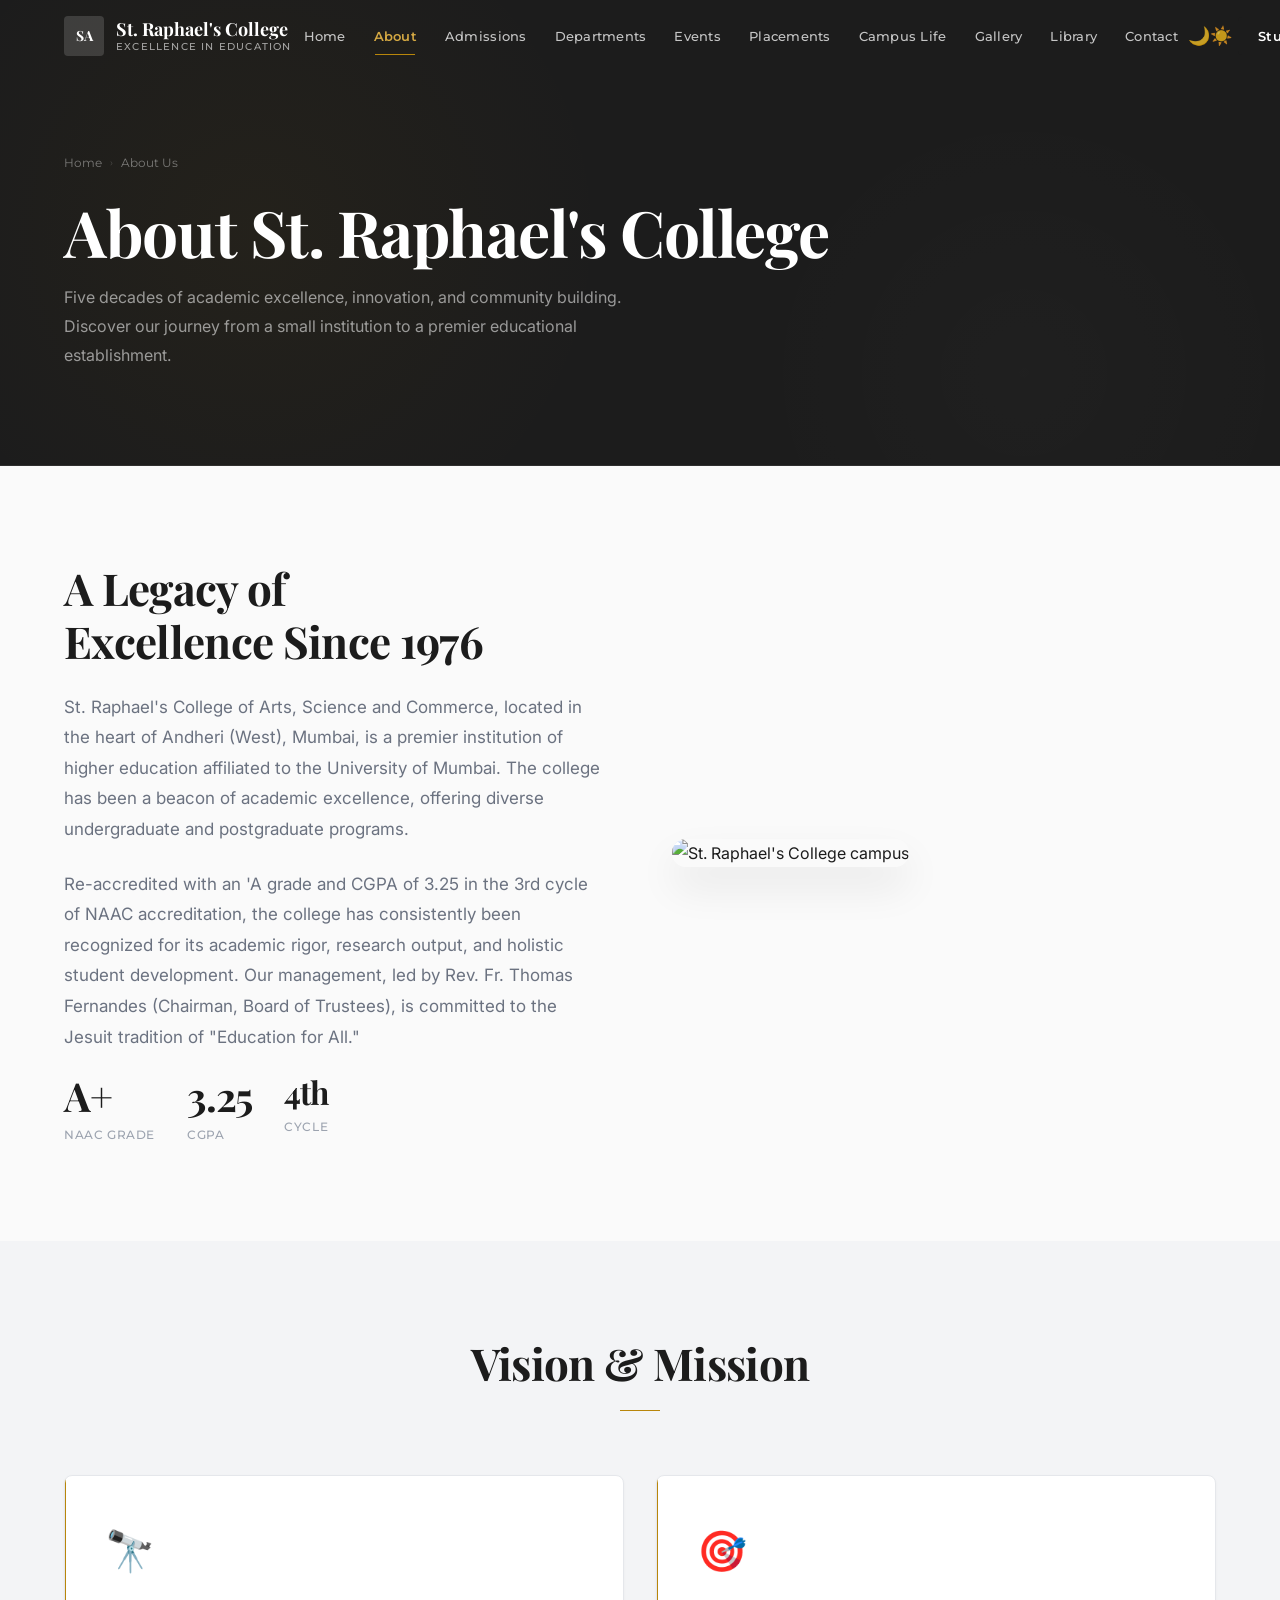
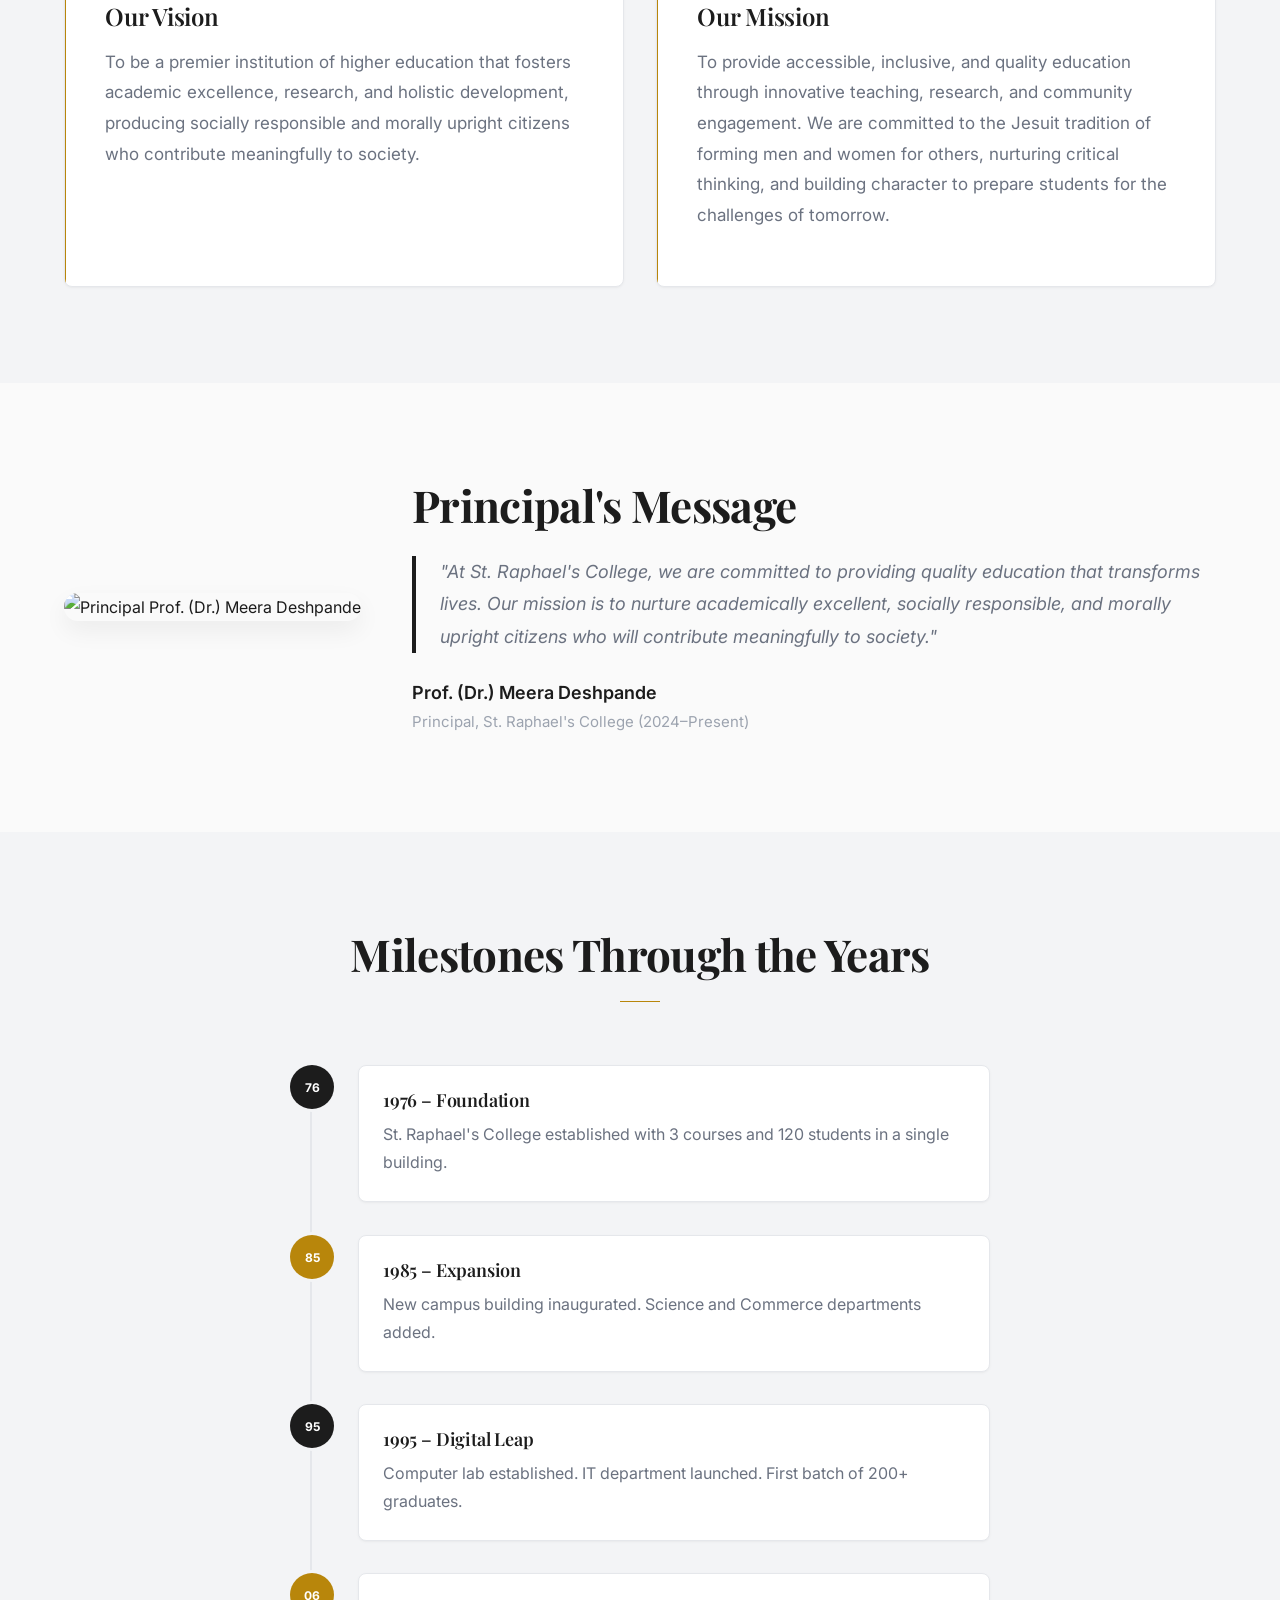
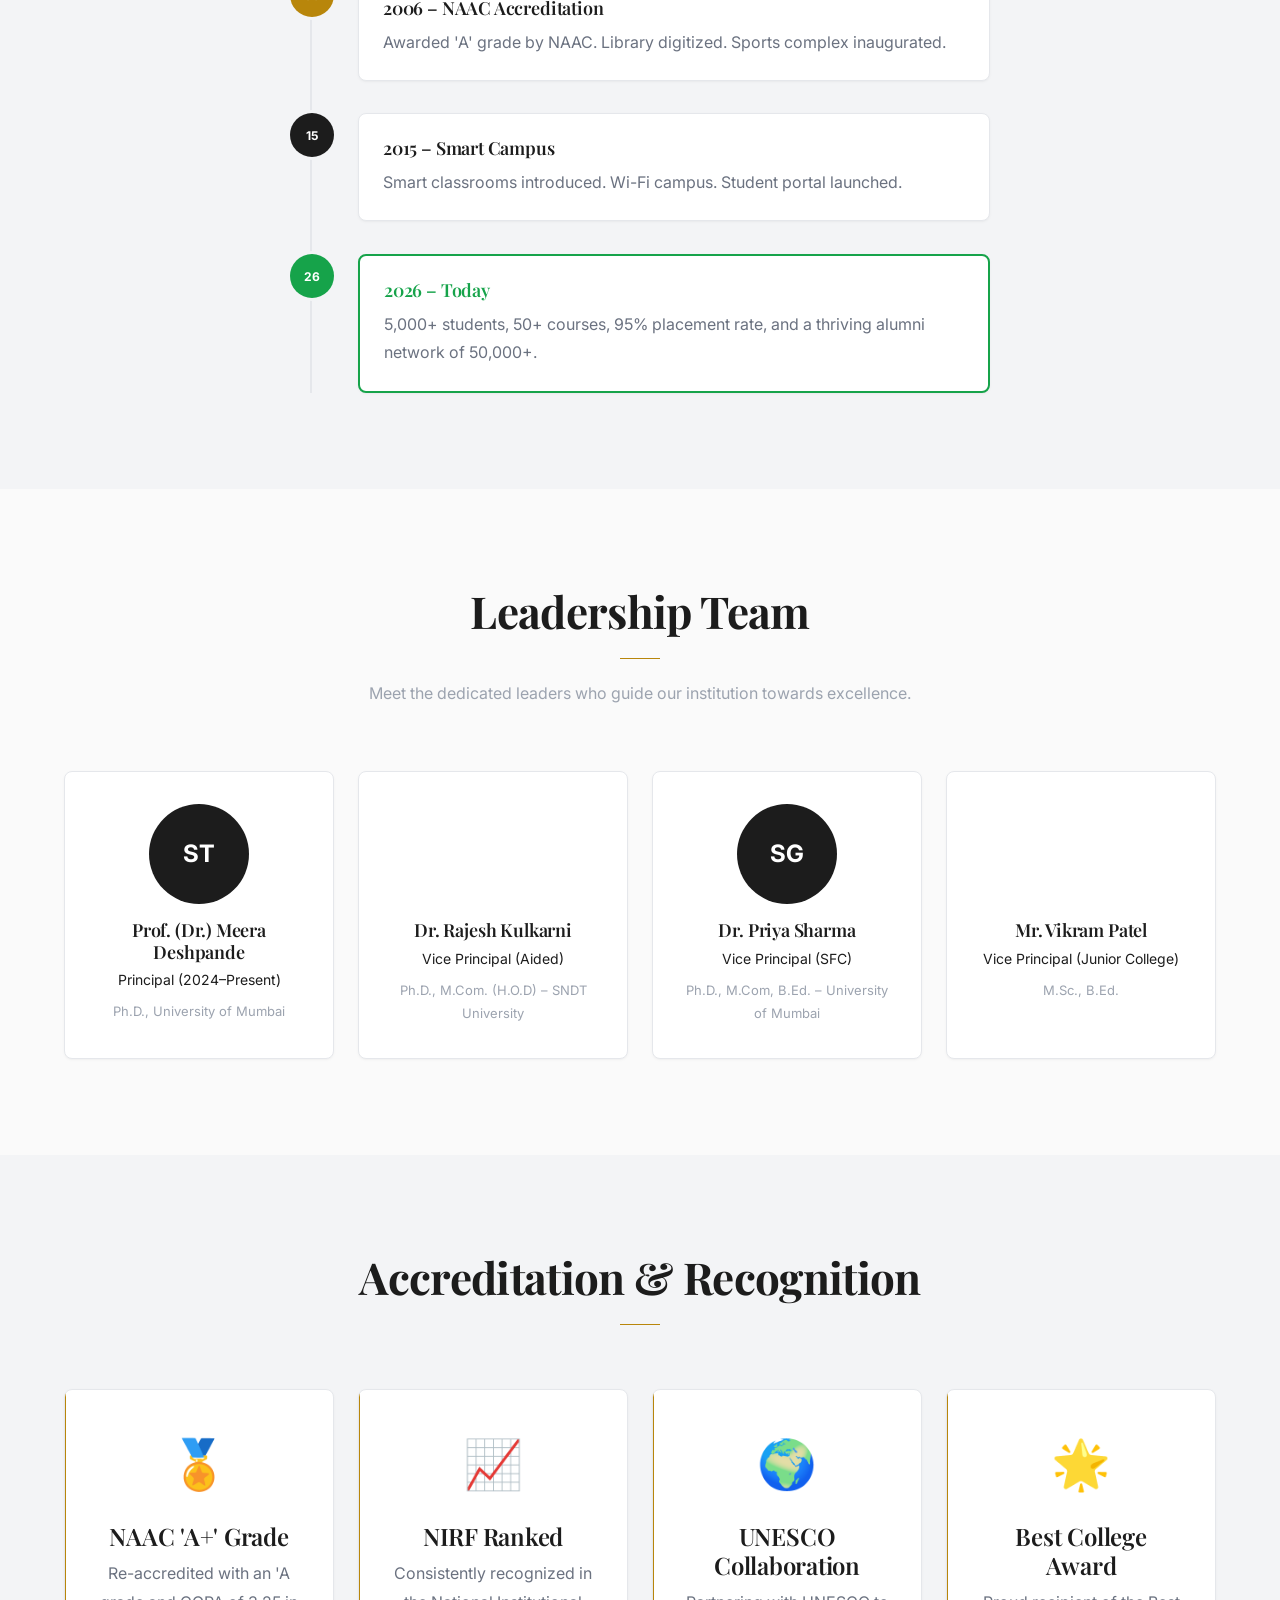
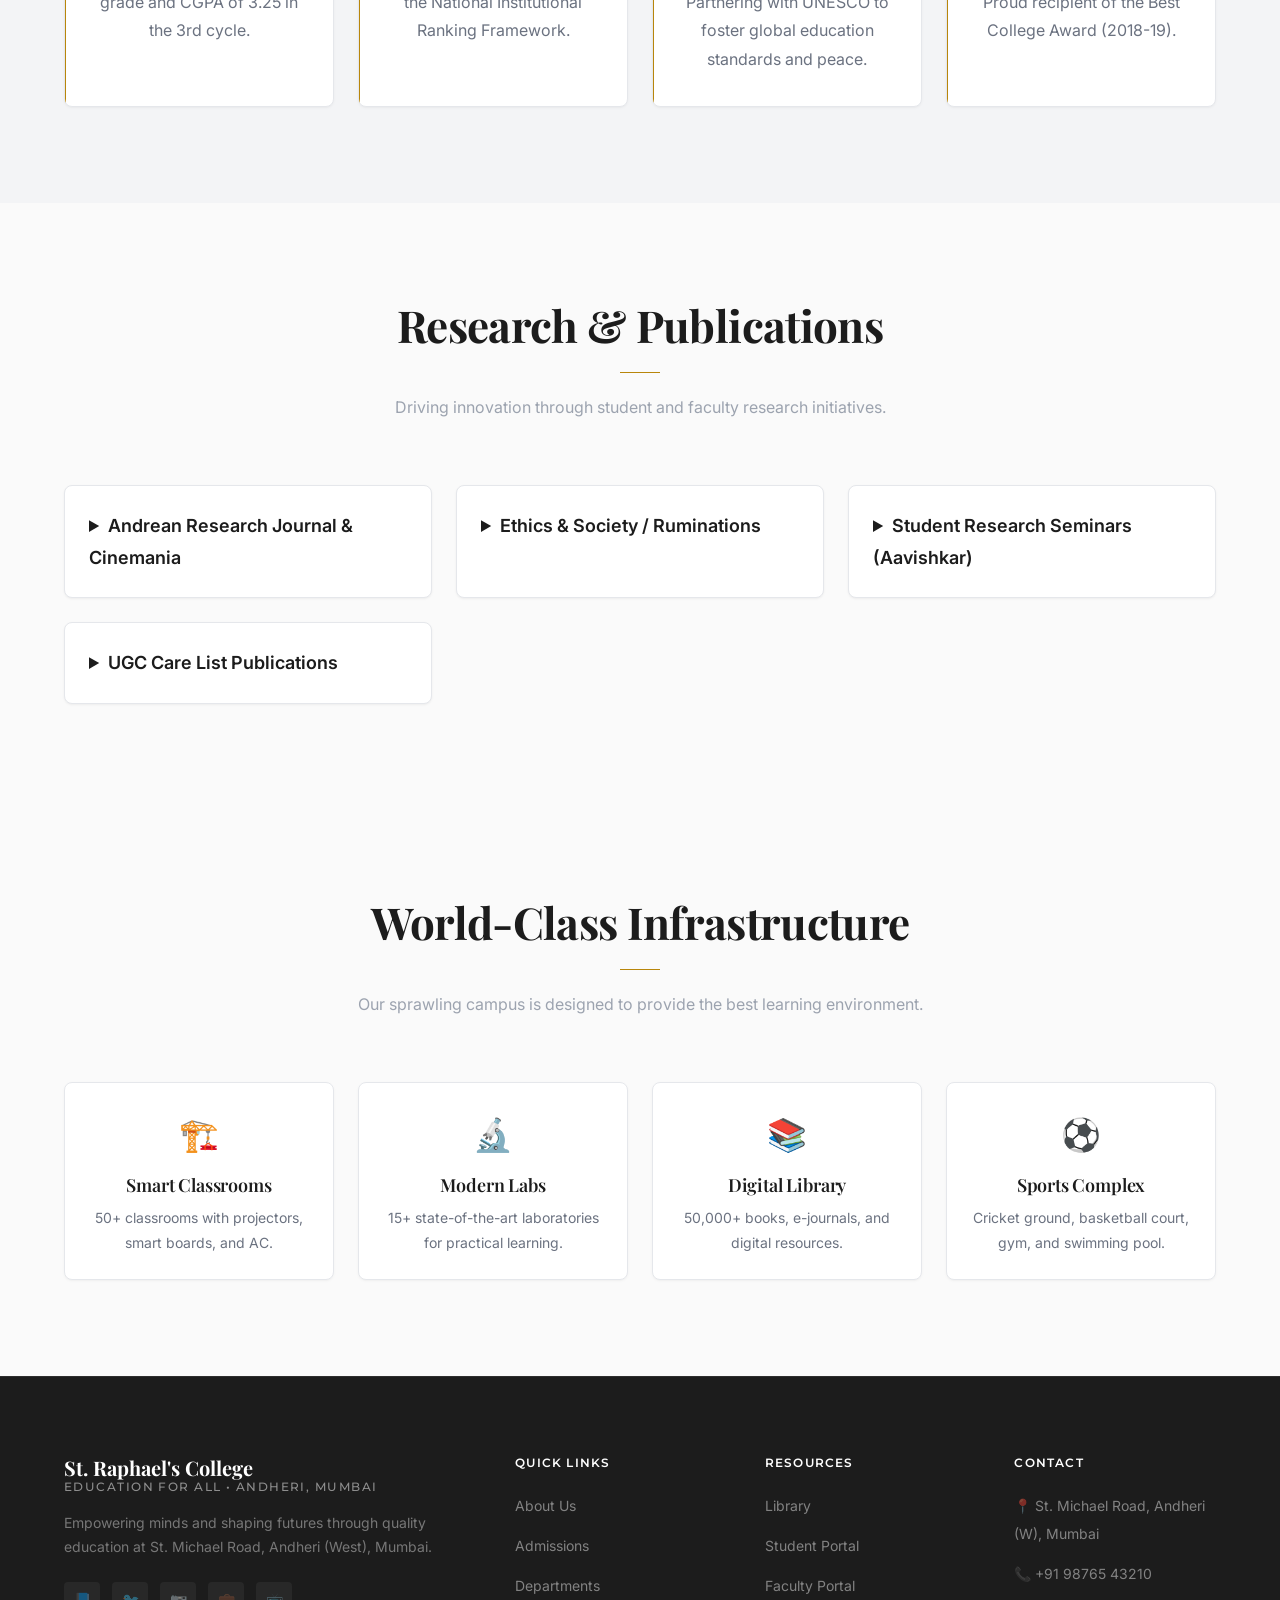
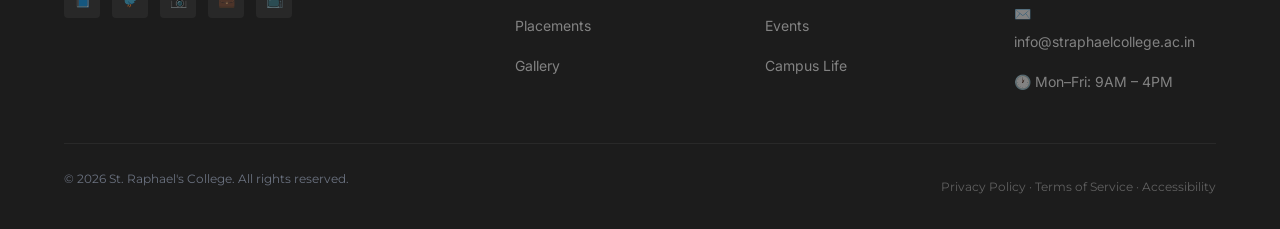
==== commit eb96e72d: "feat: replace real college information with fictional placeholder data" ====
--- a/about.html
+++ b/about.html
@@ -3,8 +3,8 @@
 <head>
     <meta charset="UTF-8">
     <meta name="viewport" content="width=device-width, initial-scale=1.0">
-    <meta name="description" content="Learn about St. Andrew's College – our 50-year legacy of academic excellence, vision, mission, and world-class campus.">
-    <title>About Us | St. Andrew's College</title>
+    <meta name="description" content="Learn about St. Raphael's College – our 50-year legacy of academic excellence, vision, mission, and world-class campus.">
+    <title>About Us | St. Raphael's College</title>
     <link rel="preconnect" href="https://fonts.googleapis.com">
     <link rel="preconnect" href="https://fonts.gstatic.com" crossorigin>
     <link href="https://fonts.googleapis.com/css2?family=Playfair+Display:wght@400;500;600;700;800&family=Inter:wght@400;500;600&family=Montserrat:wght@400;500;600;700&family=Outfit:wght@400;600;700;800&display=swap" rel="stylesheet">
@@ -27,10 +27,10 @@
     <!-- Navigation -->
     <header class="navbar scrolled" role="banner">
         <div class="container">
-            <a href="index.html" class="logo" aria-label="St. Andrew's College Home">
+            <a href="index.html" class="logo" aria-label="St. Raphael's College Home">
                 <div class="logo-icon">SA</div>
                 <div class="logo-text">
-                    St. Andrew's College
+                    St. Raphael's College
                     <small>Excellence in Education</small>
                 </div>
             </a>
@@ -79,7 +79,7 @@
                     <span class="separator" aria-hidden="true">›</span>
                     <span aria-current="page">About Us</span>
                 </nav>
-                <h1>About St. Andrew's College</h1>
+                <h1>About St. Raphael's College</h1>
                 <p>Five decades of academic excellence, innovation, and community building. Discover our journey from a small institution to a premier educational establishment.</p>
             </div>
         </section>
@@ -91,10 +91,10 @@
                     <div class="animate-slide-left">
                         <h2 id="history-heading" style="margin-bottom: var(--space-6);">A Legacy of Excellence Since 1976</h2>
                         <p style="font-size: 1.0625rem; line-height: 1.8; margin-bottom: var(--space-6);">
-                            St. Andrew's College of Arts, Science and Commerce, located in the heart of Bandra (West), Mumbai, is a premier institution of higher education affiliated to the University of Mumbai. The college has been a beacon of academic excellence, offering diverse undergraduate and postgraduate programs.
+                            St. Raphael's College of Arts, Science and Commerce, located in the heart of Andheri (West), Mumbai, is a premier institution of higher education affiliated to the University of Mumbai. The college has been a beacon of academic excellence, offering diverse undergraduate and postgraduate programs.
                         </p>
                         <p style="font-size: 1.0625rem; line-height: 1.8; margin-bottom: var(--space-6);">
-                            Re-accredited with an 'A+' grade and CGPA of 3.35 in the 4th cycle of NAAC accreditation, the college has consistently been recognized for its academic rigor, research output, and holistic student development. Our management, led by Archbishop John Rodrigues (Chairman, Board of Trustees), is committed to the Jesuit tradition of "Education for All."
+                            Re-accredited with an 'A grade and CGPA of 3.25 in the 3rd cycle of NAAC accreditation, the college has consistently been recognized for its academic rigor, research output, and holistic student development. Our management, led by Rev. Fr. Thomas Fernandes (Chairman, Board of Trustees), is committed to the Jesuit tradition of "Education for All."
                         </p>
                         <div style="display: flex; gap: var(--space-8);">
                             <div>
@@ -102,7 +102,7 @@
                                 <div class="stat-label">NAAC Grade</div>
                             </div>
                             <div>
-                                <div class="stat-number" style="color: var(--secondary); font-size: 2.5rem; letter-spacing: -0.03em;">3.35</div>
+                                <div class="stat-number" style="color: var(--secondary); font-size: 2.5rem; letter-spacing: -0.03em;">3.25</div>
                                 <div class="stat-label">CGPA</div>
                             </div>
                             <div>
@@ -112,7 +112,7 @@
                         </div>
                     </div>
                     <div class="animate-slide-right">
-                        <img src="https://images.unsplash.com/photo-1562774053-701939374585?w=600&h=500&fit=crop" alt="St. Andrew's College campus" style="width: 100%; border-radius: var(--radius-2xl); box-shadow: var(--shadow-xl);" loading="lazy">
+                        <img src="https://images.unsplash.com/photo-1562774053-701939374585?w=600&h=500&fit=crop" alt="St. Raphael's College campus" style="width: 100%; border-radius: var(--radius-2xl); box-shadow: var(--shadow-xl);" loading="lazy">
                     </div>
                 </div>
             </div>
@@ -149,16 +149,16 @@
             <div class="container">
                 <div style="display: grid; grid-template-columns: 300px 1fr; gap: var(--space-12); align-items: center;">
                     <div class="animate-slide-left">
-                        <img src="https://images.unsplash.com/photo-1573496359142-b8d87734a5a2?w=300&h=350&fit=crop" alt="Principal Prof. (Dr.) Sybil Thomas" style="width: 100%; border-radius: var(--radius-2xl); box-shadow: var(--shadow-lg);" loading="lazy">
+                        <img src="https://images.unsplash.com/photo-1573496359142-b8d87734a5a2?w=300&h=350&fit=crop" alt="Principal Prof. (Dr.) Meera Deshpande" style="width: 100%; border-radius: var(--radius-2xl); box-shadow: var(--shadow-lg);" loading="lazy">
                     </div>
                     <div class="animate-slide-right">
                         <h2 id="principal-heading" style="margin-bottom: var(--space-6);">Principal's Message</h2>
                         <blockquote style="font-size: 1.125rem; line-height: 1.8; color: var(--text-secondary); font-style: italic; border-left: 4px solid var(--primary); padding-left: var(--space-6); margin-bottom: var(--space-6);">
-                            "At St. Andrew's College, we are committed to providing quality education that transforms lives. Our mission is to nurture academically excellent, socially responsible, and morally upright citizens who will contribute meaningfully to society."
+                            "At St. Raphael's College, we are committed to providing quality education that transforms lives. Our mission is to nurture academically excellent, socially responsible, and morally upright citizens who will contribute meaningfully to society."
                         </blockquote>
                         <div>
-                            <strong style="font-size: 1.125rem;">Prof. (Dr.) Sybil Thomas</strong>
-                            <p style="margin: 0; color: var(--text-muted); font-size: 0.9375rem;">Principal, St. Andrew's College (2024–Present)</p>
+                            <strong style="font-size: 1.125rem;">Prof. (Dr.) Meera Deshpande</strong>
+                            <p style="margin: 0; color: var(--text-muted); font-size: 0.9375rem;">Principal, St. Raphael's College (2024–Present)</p>
                         </div>
                     </div>
                 </div>
@@ -178,7 +178,7 @@
                         <div class="timeline-marker primary">76</div>
                         <div class="card" style="flex: 1; padding: var(--space-6);">
                             <h4 style="color: var(--primary); margin-bottom: var(--space-2);">1976 – Foundation</h4>
-                            <p style="margin: 0;">St. Andrew's College established with 3 courses and 120 students in a single building.</p>
+                            <p style="margin: 0;">St. Raphael's College established with 3 courses and 120 students in a single building.</p>
                         </div>
                     </div>
                     <div class="animate-on-scroll" style="display: flex; gap: var(--space-6); margin-bottom: var(--space-8); position: relative;">
@@ -230,22 +230,22 @@
                 </div>
                 <div style="display: grid; grid-template-columns: repeat(4, 1fr); gap: var(--space-6);">                        <div class="card leadership-card animate-on-scroll" style="text-align: center; padding: var(--space-8);">
                         <div style="width: 100px; height: 100px; border-radius: 50%; background: var(--primary); color: white; display: flex; align-items: center; justify-content: center; margin: 0 auto var(--space-4); font-size: 1.5rem; font-weight: 700;">ST</div>
-                        <h4 style="margin-bottom: var(--space-1);">Prof. (Dr.) Sybil Thomas</h4>
+                        <h4 style="margin-bottom: var(--space-1);">Prof. (Dr.) Meera Deshpande</h4>
                         <p style="color: var(--primary); font-size: 0.875rem; margin-bottom: var(--space-2);">Principal (2024–Present)</p>
                         <p style="font-size: 0.8125rem; color: var(--text-muted); margin: 0;">Ph.D., University of Mumbai</p>
                     </div>                        <div class="card leadership-card animate-on-scroll" style="text-align: center; padding: var(--space-8);">
                         <div style="width: 100px; height: 100px; border-radius: 50%; background: var(--secondary); color: white; display: flex; align-items: center; justify-content: center; margin: 0 auto var(--space-4); font-size: 1.5rem; font-weight: 700;">CB</div>
-                        <h4 style="margin-bottom: var(--space-1);">Dr. Charmaine Braganza</h4>
+                        <h4 style="margin-bottom: var(--space-1);">Dr. Rajesh Kulkarni</h4>
                         <p style="color: var(--primary); font-size: 0.875rem; margin-bottom: var(--space-2);">Vice Principal (Aided)</p>
                         <p style="font-size: 0.8125rem; color: var(--text-muted); margin: 0;">Ph.D., M.Com. (H.O.D) – SNDT University</p>
                     </div>                        <div class="card leadership-card animate-on-scroll" style="text-align: center; padding: var(--space-8);">
                         <div style="width: 100px; height: 100px; border-radius: 50%; background: var(--primary); color: white; display: flex; align-items: center; justify-content: center; margin: 0 auto var(--space-4); font-size: 1.5rem; font-weight: 700;">SG</div>
-                        <h4 style="margin-bottom: var(--space-1);">Dr. Sharon Gonsalves</h4>
+                        <h4 style="margin-bottom: var(--space-1);">Dr. Priya Sharma</h4>
                         <p style="color: var(--primary); font-size: 0.875rem; margin-bottom: var(--space-2);">Vice Principal (SFC)</p>
                         <p style="font-size: 0.8125rem; color: var(--text-muted); margin: 0;">Ph.D., M.Com, B.Ed. – University of Mumbai</p>
                     </div>                        <div class="card leadership-card animate-on-scroll" style="text-align: center; padding: var(--space-8);">
                         <div style="width: 100px; height: 100px; border-radius: 50%; background: var(--secondary); color: white; display: flex; align-items: center; justify-content: center; margin: 0 auto var(--space-4); font-size: 1.5rem; font-weight: 700;">FA</div>
-                        <h4 style="margin-bottom: var(--space-1);">Mr. Frederick Arland</h4>
+                        <h4 style="margin-bottom: var(--space-1);">Mr. Vikram Patel</h4>
                         <p style="color: var(--primary); font-size: 0.875rem; margin-bottom: var(--space-2);">Vice Principal (Junior College)</p>
                         <p style="font-size: 0.8125rem; color: var(--text-muted); margin: 0;">M.Sc., B.Ed.</p>
                     </div>
@@ -264,7 +264,7 @@
                     <div class="card-feature animate-on-scroll" style="text-align: center; padding: var(--space-8);">
                         <div style="font-size: 3rem; margin-bottom: var(--space-4);">🏅</div>
                         <h3 style="margin-bottom: var(--space-2);">NAAC 'A+' Grade</h3>
-                        <p style="margin: 0;">Re-accredited with an 'A+' grade and CGPA of 3.35 in the 4th cycle.</p>
+                        <p style="margin: 0;">Re-accredited with an 'A grade and CGPA of 3.25 in the 3rd cycle.</p>
                     </div>
                     <div class="card-feature animate-on-scroll" style="text-align: center; padding: var(--space-8);">
                         <div style="font-size: 3rem; margin-bottom: var(--space-4);">📈</div>
@@ -279,7 +279,7 @@
                     <div class="card-feature animate-on-scroll" style="text-align: center; padding: var(--space-8);">
                         <div style="font-size: 3rem; margin-bottom: var(--space-4);">🌟</div>
                         <h3 style="margin-bottom: var(--space-2);">Best College Award</h3>
-                        <p style="margin: 0;">Proud recipient of the Best College Award (2015-16).</p>
+                        <p style="margin: 0;">Proud recipient of the Best College Award (2018-19).</p>
                     </div>
                 </div>
             </div>
@@ -354,10 +354,10 @@
             <div class="footer-grid">
                 <div class="footer-brand">
                     <div class="logo-text" style="font-size: 1.25rem; margin-bottom: var(--space-4); color: white;">
-                        St. Andrew's College
-                        <small style="display: block; font-size: 0.75rem; color: rgba(255,255,255,0.5); font-weight: 500;">Education for All • Bandra, Mumbai</small>
-                    </div>
-                    <p>Empowering minds and shaping futures through quality education at St. Dominic Road, Bandra (West), Mumbai.</p>
+                        St. Raphael's College
+                        <small style="display: block; font-size: 0.75rem; color: rgba(255,255,255,0.5); font-weight: 500;">Education for All • Andheri, Mumbai</small>
+                    </div>
+                    <p>Empowering minds and shaping futures through quality education at St. Michael Road, Andheri (West), Mumbai.</p>
                     <div class="footer-social">
                         <a href="#" aria-label="Facebook"><span aria-hidden="true">📘</a>
                         <a href="#" aria-label="Twitter"><span aria-hidden="true">🐦</a>
@@ -389,15 +389,15 @@
                 <div class="footer-column">
                     <h4>Contact</h4>
                     <ul class="footer-links">
-                        <li><a href="contact.html">📍 St. Dominic Road, Bandra (W), Mumbai</a></li>
-                        <li><a href="tel:+917400084934">📞 +91 74000 84934</a></li>
-                        <li><a href="mailto:info@standrewscollege.ac.in">✉️ info@standrewscollege.ac.in</a></li>
+                        <li><a href="contact.html">📍 St. Michael Road, Andheri (W), Mumbai</a></li>
+                        <li><a href="tel:+919876543210">📞 +91 98765 43210</a></li>
+                        <li><a href="mailto:info@straphaelcollege.ac.in">✉️ info@straphaelcollege.ac.in</a></li>
                         <li><a href="#">🕐 Mon–Fri: 9AM – 4PM</a></li>
                     </ul>
                 </div>
             </div>
             <div class="footer-bottom">
-                <p>&copy; 2026 St. Andrew's College. All rights reserved.</p>
+                <p>&copy; 2026 St. Raphael's College. All rights reserved.</p>
                 <div>
                     <a href="#">Privacy Policy</a> · <a href="#">Terms of Service</a> · <a href="#">Accessibility</a>
                 </div>
